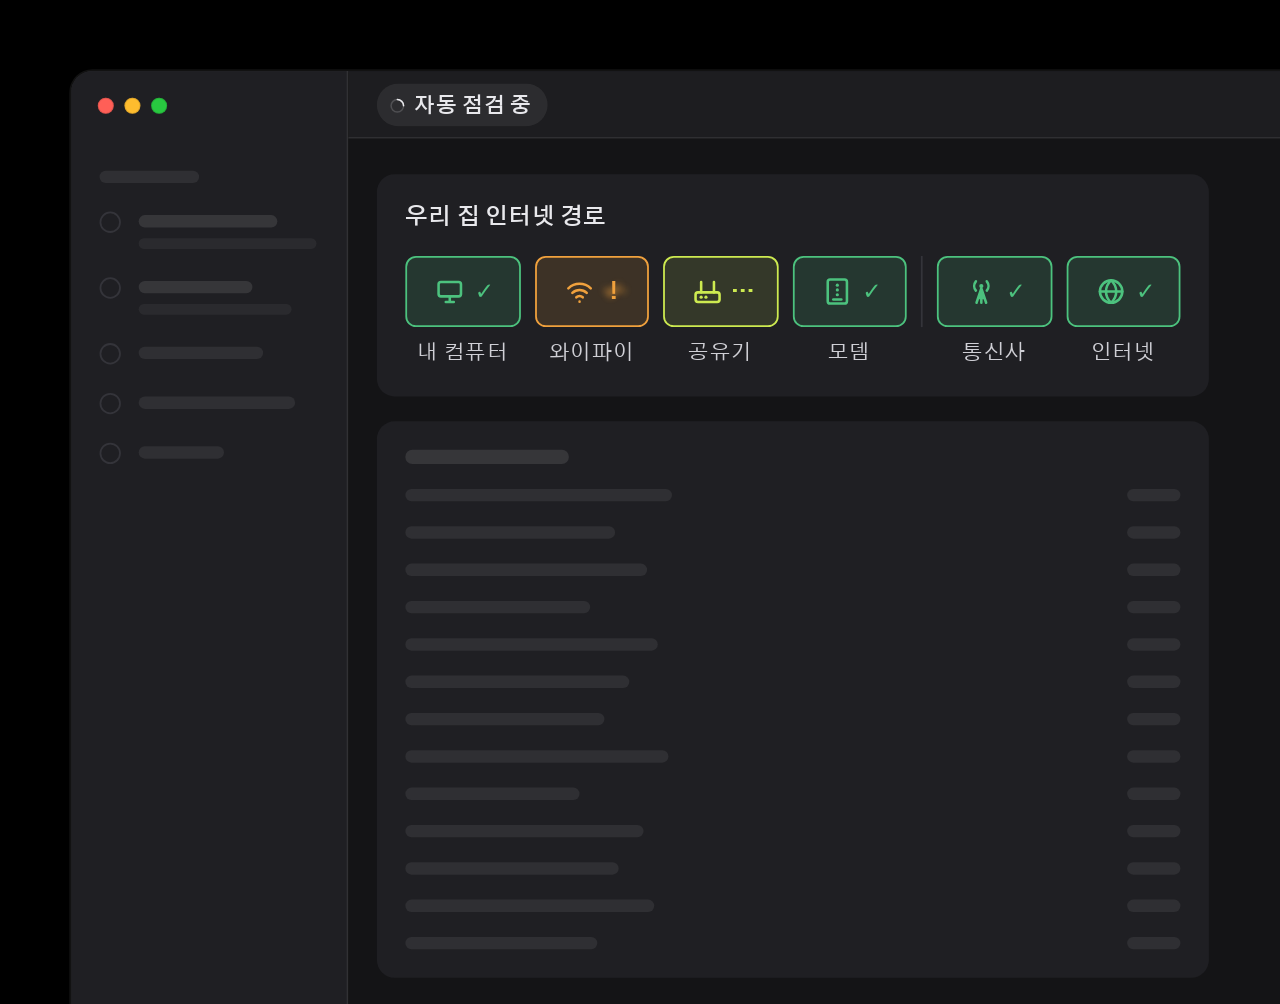
==== hero/index.html @ dcfe6df4 "홈넷 진단 도우미 데모 갱신: 세부 질문·글 입력칸, 문구 톤, 폰 레이아웃, 히어로 애니메이션 (main b76de12) Co-Authored-By: Claude Opus 5.5" ====
<!doctype html>
<html lang="ko">
<head>
<meta charset="utf-8">
<meta name="viewport" content="width=device-width,initial-scale=1">
<title>홈넷 진단 도우미 히어로</title>
<!-- 앱(app/frontend)의 Gothic A1 조각을 그대로 쓴다: 이 페이지는 app/frontend/hero/ 에 빌드된다 -->
<link rel="stylesheet" href="../fonts.css" >
<style>*{box-sizing:border-box}html,body{margin:0;background:#000;overflow:hidden}html[data-theme=light],html[data-theme=light] body{background:#fff}</style>
<!-- 첫 화면부터 부모 테마의 바탕색을 쓴다 (라이트에서 검은 번쩍임 방지) -->
<script>try{document.documentElement.dataset.theme=parent.document.documentElement.dataset.theme}catch(e){}</script>
  <script type="module" crossorigin src="./hero.js"></script>
  <link rel="stylesheet" crossorigin href="./hero.css">
</head>
<body>
<!-- data-ss-fill: 스테이지가 iframe 폭을 끝까지 채운다 (소개 페이지가 iframe 비율을 맞춘다) -->
<div id="root" data-ss-fill></div>
</body>
</html>
---- fonts.css ----
/* 자동 생성: build-static.py — 쓰는 글자의 조각만 */
@font-face {
  font-family: 'Gothic A1';
  font-style: normal;
  font-weight: 400;
  font-display: swap;
  src: url(fonts/57fd1468091c.woff2) format('woff2');
  unicode-range: U+cef0-cef3, U+cef6, U+cef9-ceff, U+cf01-cf03, U+cf05-cf07, U+cf09-cf0f, U+cf11-cf12, U+cf14-cf1b, U+cf1d-cf1f, U+cf21-cf2f, U+cf31-cf53, U+cf56-cf57, U+cf59-cf5b, U+cf5d-cf63, U+cf66, U+cf68, U+cf6a-cf6f, U+cf71-cf84, U+cf86-cf8b, U+cf8d-cfa1;
}
@font-face {
  font-family: 'Gothic A1';
  font-style: normal;
  font-weight: 400;
  font-display: swap;
  src: url(fonts/99f284932bc4.woff2) format('woff2');
  unicode-range: U+ccef-cd07, U+cd0a-cd0b, U+cd0d-cd1a, U+cd1c, U+cd1e-cd2b, U+cd2d-cd5b, U+cd5d-cd77, U+cd79-cd91;
}
@font-face {
  font-family: 'Gothic A1';
  font-style: normal;
  font-weight: 400;
  font-display: swap;
  src: url(fonts/771f8fcca79f.woff2) format('woff2');
  unicode-range: U+c779-c77b, U+c77e-c782, U+c786, U+c78b, U+c78d, U+c78f, U+c792-c793, U+c795, U+c797, U+c799-c79f, U+c7a2, U+c7a7-c7ab, U+c7ae-c7bb, U+c7bd-c7c0, U+c7c2-c7c7, U+c7c9-c7dc, U+c7de-c7ff, U+c802-c803, U+c805-c807, U+c809, U+c80b-c80f, U+c812, U+c814, U+c817-c81b, U+c81e-c81f, U+c821-c823, U+c825-c82e, U+c830-c837, U+c839-c83b, U+c83d-c840;
}
@font-face {
  font-family: 'Gothic A1';
  font-style: normal;
  font-weight: 400;
  font-display: swap;
  src: url(fonts/13e13d7720d3.woff2) format('woff2');
  unicode-range: U+c5f5-c5fb, U+c5fe, U+c602-c605, U+c607, U+c609-c60f, U+c611-c61a, U+c61c-c623, U+c626-c627, U+c629-c62b, U+c62d, U+c62f-c632, U+c636, U+c638, U+c63a-c63f, U+c642-c643, U+c645-c647, U+c649-c652, U+c656-c65b, U+c65d-c65f, U+c661-c663, U+c665-c677, U+c679-c67b, U+c67d-c693, U+c696-c697, U+c699-c69b, U+c69d-c6a3, U+c6a6, U+c6a8, U+c6aa-c6af, U+c6b2-c6b3, U+c6b5-c6b7, U+c6b9-c6ba;
}
@font-face {
  font-family: 'Gothic A1';
  font-style: normal;
  font-weight: 400;
  font-display: swap;
  src: url(fonts/b18811a594fd.woff2) format('woff2');
  unicode-range: U+be56, U+be58, U+be5c-be5f, U+be62-be63, U+be65-be67, U+be69-be74, U+be76-be7b, U+be7e-be7f, U+be81-be8e, U+be90, U+be92-bea7, U+bea9-becf, U+bed2-bed3, U+bed5-bed6, U+bed9-bee3, U+bee6-bf06;
}
@font-face {
  font-family: 'Gothic A1';
  font-style: normal;
  font-weight: 400;
  font-display: swap;
  src: url(fonts/85d32b800cde.woff2) format('woff2');
  unicode-range: U+b6a7-b6aa, U+b6ac-b6b0, U+b6b2-b6ef, U+b6f1-b727, U+b72a-b72b, U+b72d-b72e, U+b731-b737, U+b739-b73a, U+b73c-b743, U+b745-b74c;
}
@font-face {
  font-family: 'Gothic A1';
  font-style: normal;
  font-weight: 400;
  font-display: swap;
  src: url(fonts/2bc78d125a44.woff2) format('woff2');
  unicode-range: U+afac-afb7, U+afba-afbb, U+afbd-afbf, U+afc1-afc6, U+afca-afcc, U+afce-afd3, U+afd5-afe7, U+afe9-afef, U+aff1-b00b, U+b00d-b00f, U+b011-b013, U+b015-b01b, U+b01d-b027, U+b029-b043, U+b045-b047, U+b049, U+b04b, U+b04d-b052, U+b055-b056, U+b058-b05c, U+b05e;
}
@font-face {
  font-family: 'Gothic A1';
  font-style: normal;
  font-weight: 400;
  font-display: swap;
  src: url(fonts/070360f35820.woff2) format('woff2');
  unicode-range: U+ae56-ae5b, U+ae5e-ae60, U+ae62-ae64, U+ae66-ae67, U+ae69-ae6b, U+ae6d-ae83, U+ae85-aebb, U+aebf, U+aec1-aec3, U+aec5-aecb, U+aece, U+aed0, U+aed2-aed7, U+aed9-aef3, U+aef5-af02;
}
@font-face {
  font-family: 'Gothic A1';
  font-style: normal;
  font-weight: 400;
  font-display: swap;
  src: url(fonts/773661318508.woff2) format('woff2');
  unicode-range: U+215b-215e, U+2162-2169, U+2170-2179, U+2195-2199, U+21b0-21b4, U+21bc, U+21c0, U+21c4-21c5, U+21cd, U+21cf-21d4, U+21e0-21e3, U+21e6-21e9, U+2200, U+2202-2203, U+2206-2209, U+220b-220c, U+220f, U+2211, U+2213, U+221a, U+221d-2220, U+2222, U+2225-2227, U+2229-222c, U+222e, U+2234-2237, U+223d, U+2243, U+2245, U+2248, U+2250-2253, U+225a, U+2260-2262, U+2264-2267, U+226a-226b, U+226e-2273, U+2276-2277, U+2279-227b, U+2280-2287, U+228a-228b, U+2295-2297, U+22a3-22a5, U+22bb-22bc, U+22ce-22cf, U+22da-22db, U+22ee-22ef, U+2306, U+2312, U+2314, U+2467-2478;
}
@font-face {
  font-family: 'Gothic A1';
  font-style: normal;
  font-weight: 400;
  font-display: swap;
  src: url(fonts/5aaa37482839.woff2) format('woff2');
  unicode-range: U+81-82, U+84, U+a2-a5, U+a7-a8, U+aa, U+ac-ad, U+b1-b3, U+b6, U+b8-ba, U+bc-be, U+c0, U+c2, U+c6-cb, U+ce-d0, U+d4, U+d8-d9, U+db-dc, U+de-df, U+e6, U+eb, U+ee-f0, U+f4, U+f7-f9, U+fb, U+fe-ff, U+111, U+126-127, U+132-133, U+138, U+13f-142, U+149-14b, U+152-153, U+166-167, U+2bc, U+2c7, U+2d0, U+2d8-2d9, U+2db-2dd, U+391-394, U+396-3a1, U+3a3-3a9, U+3b2-3b6, U+3b8, U+3bc, U+3be-3c1, U+3c3-3c9, U+2010, U+2015-2016, U+2018-2019, U+201b, U+201f-2021, U+2025, U+2030, U+2033-2036, U+203c, U+203e, U+2042, U+2074, U+207a-207f, U+2081-2084, U+2109, U+2113, U+2116, U+2121, U+2126, U+212b, U+2153-2154;
}
@font-face {
  font-family: 'Gothic A1';
  font-style: normal;
  font-weight: 400;
  font-display: swap;
  src: url(fonts/2408694f277e.woff2) format('woff2');
  unicode-range: U+e8, U+2da, U+2160, U+2194, U+3054, U+3058, U+306d, U+3086, U+308d, U+30ac, U+30bb, U+30c4, U+30cd-30ce, U+30e2, U+3132, U+3146, U+3149, U+339d, U+4e3b, U+4f0a, U+4fdd, U+4fe1, U+5409, U+540c, U+5834, U+592a-592b, U+5b9a, U+5dde, U+5e0c, U+5e73, U+5f0f, U+60f3, U+653f, U+661f, U+662f, U+667a, U+683c, U+6b4c, U+6c11, U+767c, U+76ee, U+76f4, U+77f3, U+79d1, U+7a7a, U+7b2c, U+7d22, U+8207, U+8a00, U+8a71, U+9280, U+9580, U+958b, U+96c6, U+9762, U+98df, U+9ed1, U+ac2d, U+adc8, U+add3, U+af48, U+b014, U+b134-b135, U+b158, U+b2aa, U+b35f, U+b6a4, U+b9cf, U+bb63, U+bd23, U+be91, U+c29b, U+c3f4, U+c42c, U+c55c, U+c573, U+c58f, U+c78c, U+c7dd, U+c8f5, U+cad1, U+cc48, U+cf10, U+cf20, U+d03c, U+d07d, U+d2a0, U+d30e, U+d38d, U+d3a8, U+d3c8, U+d5e5, U+d5f9, U+d6e4, U+f90a, U+ff02, U+ff1c;
}
@font-face {
  font-family: 'Gothic A1';
  font-style: normal;
  font-weight: 400;
  font-display: swap;
  src: url(fonts/ce81c1426126.woff2) format('woff2');
  unicode-range: U+131, U+2032, U+2465, U+2642, U+3048, U+3051, U+3083-3084, U+308f, U+30c0, U+30d1, U+30d3, U+30d6, U+30df, U+30e7, U+3153, U+4e16, U+4e8b, U+4ee5, U+5206, U+52a0, U+52d5, U+53e4, U+53ef, U+54c1, U+57ce, U+597d, U+5b8c, U+5ea6, U+5f8c, U+5f97, U+6210, U+6240, U+624b, U+6728, U+6bd4, U+7236, U+7269, U+7279, U+738b, U+7528, U+7530, U+767e, U+798f, U+8005, U+8a18, U+90fd, U+91cc, U+9577, U+9593, U+98a8, U+ac20, U+acf6, U+ad90, U+af5d, U+af80, U+afcd, U+aff0, U+b0a1, U+b0b5, U+b1fd, U+b2fc, U+b380, U+b51b, U+b584, U+b5b3, U+b8fd, U+b93c, U+b9f4, U+bb44, U+bc08, U+bc27, U+bc49, U+be55, U+be64, U+bfb0, U+bfc5, U+c178, U+c21f, U+c314, U+c4f1, U+c58d, U+c664, U+c698, U+c6a7, U+c6c1, U+c9ed, U+cac0, U+cacc, U+cad9, U+ccb5, U+cdcc, U+d0e4, U+d143, U+d320, U+d330, U+d54d, U+ff06, U+ff1f, U+ff5e;
}
@font-face {
  font-family: 'Gothic A1';
  font-style: normal;
  font-weight: 400;
  font-display: swap;
  src: url(fonts/9d804025973f.woff2) format('woff2');
  unicode-range: U+b4, U+20a9, U+20ac, U+2190, U+24d8, U+2502, U+2514, U+2592, U+25c7-25c8, U+2663, U+3060, U+3064, U+3081, U+3088, U+30a3, U+30a6, U+30aa, U+30b5, U+30c7, U+30ca-30cb, U+30d0, U+30e3, U+30e5, U+339e, U+4e09, U+4eac, U+4f5c, U+5167-5168, U+516c, U+51fa, U+5408, U+540d, U+591a, U+5b57, U+6211, U+65b9, U+660e, U+6642, U+6700, U+6b63, U+6e2f, U+7063, U+7532, U+793e, U+81ea, U+8272, U+82b1, U+897f, U+8eca, U+91ce, U+ac38, U+ad76, U+ae84, U+aecc, U+b07d, U+b0b1, U+b215, U+b2a0, U+b310, U+b3d7, U+b52a, U+b618, U+b775, U+b797, U+bcd5, U+bd59, U+be80, U+bea8, U+bed1, U+bee4-bee5, U+c060, U+c2ef, U+c329, U+c3dc, U+c597, U+c5bd, U+c5e5, U+c69c, U+c9d6, U+ca29, U+ca5c, U+ca84, U+cc39, U+cc3b, U+ce89, U+cee5, U+cf65, U+cf85, U+d058, U+d145, U+d22d, U+d325, U+d37d, U+d3ad, U+d769, U+ff0c;
}
@font-face {
  font-family: 'Gothic A1';
  font-style: normal;
  font-weight: 400;
  font-display: swap;
  src: url(fonts/d5a1f47a54ed.woff2) format('woff2');
  unicode-range: U+2161, U+2228, U+2299, U+2464, U+2517, U+2640, U+3042, U+304a, U+3053, U+3061, U+307f, U+3082, U+308c, U+3092, U+30a8, U+30ab, U+30ad, U+30b0, U+30b3, U+30b7, U+30c1, U+30c6, U+30c9, U+30d5, U+30d7, U+30de, U+30e0-30e1, U+30ec-30ed, U+4e0b, U+4e0d, U+4ee3, U+53f0, U+548c, U+5b89, U+5bb6, U+5c0f, U+611b, U+6771, U+6aa2, U+6bcd, U+6c34, U+6cd5, U+6d77, U+767d, U+795e, U+8ecd, U+9999, U+9ad8, U+ac07, U+ac1a, U+ac40, U+ad0c, U+ad88, U+ada4, U+ae01, U+ae65, U+aebd, U+aec4, U+afe8, U+b139, U+b205, U+b383, U+b38c, U+b42c, U+b461, U+b55c, U+b78f, U+b8fb, U+b9f7, U+bafc, U+bc99, U+bed8, U+bfcd, U+c0bf, U+c0f9, U+c167, U+c204, U+c20f, U+c22f, U+c258, U+c298, U+c2bc, U+c388, U+c501, U+c50c, U+c5b9, U+c5ce, U+c641, U+c648, U+c73d, U+ca50, U+ca61, U+cc4c, U+ceac, U+d0d4, U+d5f7, U+d6d7, U+ff1a;
}
@font-face {
  font-family: 'Gothic A1';
  font-style: normal;
  font-weight: 400;
  font-display: swap;
  src: url(fonts/e3aa58594cb8.woff2) format('woff2');
  unicode-range: U+2103, U+2463, U+25c6, U+25cb, U+266c, U+3001, U+300a, U+3046, U+304c-304d, U+304f, U+3055, U+3059, U+3063, U+3066-3068, U+306f, U+3089, U+30b8, U+30bf, U+314f, U+4e0a, U+570b, U+5730, U+5916, U+5929, U+5c71, U+5e74, U+5fc3, U+601d, U+6027, U+63d0, U+6709, U+6734, U+751f, U+7684, U+82f1, U+9053, U+91d1, U+97f3, U+ac2f, U+ac4d, U+adc4, U+ade4, U+ae41, U+ae4d-ae4e, U+aed1, U+afb9, U+b0e0, U+b299, U+b365, U+b46c, U+b480, U+b4c8, U+b7b4, U+b819, U+b918, U+baab, U+bab9, U+be8f, U+bed7, U+c0ec, U+c19f, U+c1a5, U+c3d9, U+c464, U+c53d, U+c553, U+c570, U+c5cc, U+c633, U+c6a4, U+c7a3, U+c7a6, U+c886, U+c9d9-c9da, U+c9ec, U+ca0c, U+cc21, U+cd1b, U+cd78, U+cdc4, U+cef8, U+cfe4, U+d0a5, U+d0b5, U+d0ec, U+d15d, U+d188, U+d23c, U+d2ac, U+d729, U+d79b, U+ff01, U+ff08-ff09, U+ff5c;
}
@font-face {
  font-family: 'Gothic A1';
  font-style: normal;
  font-weight: 400;
  font-display: swap;
  src: url(fonts/d956952ff047.woff2) format('woff2');
  unicode-range: U+2039-203a, U+223c, U+25b3, U+25b7, U+25bd, U+25cf, U+266a, U+3002, U+300b, U+304b, U+3057, U+305f, U+306a-306b, U+307e, U+308a-308b, U+3093, U+30a2, U+30af, U+30b9, U+30c3, U+30c8, U+30e9-30eb, U+33a1, U+4e00, U+524d, U+5357, U+5b50, U+7121, U+884c, U+9751, U+ac94, U+aebe, U+aecd, U+af08, U+af41, U+af49, U+b010, U+b053, U+b109, U+b11b, U+b128, U+b154, U+b291, U+b2e6, U+b301, U+b385, U+b525, U+b5b4, U+b729, U+b72f, U+b738, U+b7ff, U+b837, U+b975, U+ba67, U+bb47, U+bc1f, U+bd90, U+bfd4, U+c27c, U+c324, U+c379, U+c3e0, U+c465, U+c53b, U+c58c, U+c610, U+c653, U+c6cd, U+c813, U+c82f, U+c999, U+c9e0, U+cac4, U+cad3, U+cbd4, U+cc10, U+cc22, U+ccb8, U+ccbc, U+cda5, U+ce84, U+cea3, U+cf67, U+cfe1, U+d241, U+d30d, U+d31c, U+d391, U+d401, U+d479, U+d5c9, U+d5db, U+d649, U+d6d4;
}
@font-face {
  font-family: 'Gothic A1';
  font-style: normal;
  font-weight: 400;
  font-display: swap;
  src: url(fonts/90ec353b86d2.woff2) format('woff2');
  unicode-range: U+b0, U+e9, U+2193, U+2462, U+260e, U+261e, U+300e-300f, U+3044, U+30a4, U+30fb-30fc, U+314d, U+5973, U+6545, U+6708, U+7537, U+ac89, U+ac9c, U+acc1, U+ad04, U+ad75, U+ad7d, U+ae45, U+ae61, U+af42, U+b0ab, U+b0af, U+b0b3, U+b12c, U+b194, U+b1a8, U+b220, U+b258, U+b284, U+b2ff, U+b315, U+b371, U+b3d4-b3d5, U+b460, U+b527, U+b534, U+b810, U+b818, U+b98e, U+ba55, U+bbac, U+bc0b, U+bc40, U+bca1, U+bccd, U+bd93, U+be54, U+be5a, U+bf08, U+bf50, U+bf55, U+bfdc, U+c0c0, U+c0d0, U+c0f4, U+c100, U+c11e, U+c170, U+c20d, U+c274, U+c290, U+c308, U+c369, U+c539, U+c587, U+c5ff, U+c6ec, U+c70c, U+c7ad, U+c7c8, U+c83c, U+c881, U+cb48, U+cc60, U+ce69, U+ce6b, U+ce75, U+cf04, U+cf08, U+cf55, U+cf70, U+cffc, U+d0b7, U+d1a8, U+d2c8, U+d384, U+d47c, U+d48b, U+d5dd, U+d5e8, U+d720, U+d759, U+f981;
}
@font-face {
  font-family: 'Gothic A1';
  font-style: normal;
  font-weight: 400;
  font-display: swap;
  src: url(fonts/cd04a2d1c9fb.woff2) format('woff2');
  unicode-range: U+e0, U+e2, U+395, U+3b7, U+3ba, U+2460-2461, U+25a0, U+3010-3011, U+306e, U+30f3, U+314a, U+314c, U+5927, U+65b0, U+7e41, U+97d3, U+9ad4, U+ad49, U+ae0b, U+ae0d, U+ae43, U+ae5d, U+aecf, U+af3c, U+af64, U+afd4, U+b080, U+b084, U+b0c5, U+b10c, U+b1e8, U+b2ac, U+b36e, U+b451, U+b515, U+b540, U+b561, U+b6ab, U+b6b1, U+b72c, U+b730, U+b744, U+b800, U+b8ec, U+b8f0, U+b904, U+b968, U+b96d, U+b987, U+b9d9, U+bb36, U+bb49, U+bc2d, U+bc43, U+bcf6, U+bd89, U+be57, U+be61, U+bed4, U+c090, U+c130, U+c148, U+c19c, U+c2f9, U+c36c, U+c37c, U+c384, U+c3df, U+c575, U+c584, U+c660, U+c719, U+c816, U+ca4d, U+ca54, U+cabc, U+cb49, U+cc14, U+cff5, U+d004, U+d038, U+d0b4, U+d0d3, U+d0e0, U+d0ed, U+d131, U+d1b0, U+d31f, U+d33d, U+d3a0, U+d3ab, U+d514, U+d584, U+d6a1, U+d6cc, U+d749, U+d760, U+d799;
}
@font-face {
  font-family: 'Gothic A1';
  font-style: normal;
  font-weight: 400;
  font-display: swap;
  src: url(fonts/250c4d9392bb.woff2) format('woff2');
  unicode-range: U+24, U+60, U+3b9, U+3bb, U+3bd, U+2191, U+2606, U+300c-300d, U+3131, U+3134, U+3139, U+3141-3142, U+3148, U+3161, U+3163, U+321c, U+4eba, U+5317, U+ac31, U+ac77, U+ac9f, U+acb9, U+acf0-acf1, U+acfd, U+ad73, U+af3d, U+b00c, U+b04a, U+b057, U+b0c4, U+b188, U+b1cc, U+b214, U+b2db, U+b2ee, U+b304, U+b4ed, U+b518, U+b5bc, U+b625, U+b69c-b69d, U+b7ac, U+b801, U+b86c, U+b959, U+b95c, U+b985, U+ba48, U+bb58, U+bc0c, U+bc38, U+bc85, U+bc9a, U+bf40, U+c068, U+c0bd, U+c0cc, U+c12f, U+c149, U+c1e0, U+c22b, U+c22d, U+c250, U+c2fc, U+c300, U+c313, U+c370, U+c3d8, U+c557, U+c580, U+c5e3, U+c62e, U+c634, U+c6f0, U+c74d, U+c783, U+c78e, U+c796, U+c7bc, U+c92c, U+ca4c, U+cc1c, U+cc54, U+cc59, U+ce04, U+cf30, U+cfc4, U+d140, U+d321, U+d38c, U+d399, U+d54f, U+d587, U+d5d0, U+d6e8, U+d770;
}
@font-face {
  font-family: 'Gothic A1';
  font-style: normal;
  font-weight: 400;
  font-display: swap;
  src: url(fonts/31425f884b4a.woff2) format('woff2');
  unicode-range: U+d7, U+ea, U+fc, U+2192, U+25bc, U+3000, U+3137, U+3145, U+315c, U+7f8e, U+ac13, U+ac71, U+ac90, U+acb8, U+ace7, U+ad7f, U+ae50, U+aef4, U+af34, U+afbc, U+b048, U+b09a, U+b0ad, U+b0bc, U+b113, U+b125, U+b141, U+b20c, U+b2d9, U+b2ed, U+b367, U+b369, U+b374, U+b3cb, U+b4ec, U+b611, U+b760, U+b81b, U+b834, U+b8b0, U+b8e1, U+b989, U+b9d1, U+b9e1, U+b9fa, U+ba4d, U+ba78, U+bb35, U+bb54, U+bbf9, U+bc11, U+bcb3, U+bd05, U+bd95, U+bdd4, U+be10, U+bed0, U+bf51, U+c0d8, U+c232, U+c2b7, U+c2eb, U+c378, U+c500, U+c52c, U+c549, U+c568, U+c598, U+c5c9, U+c61b, U+c639, U+c67c, U+c717, U+c78a, U+c80a, U+c90c-c90d, U+c950, U+c9e7, U+cbe4, U+cca9, U+cce4, U+cdb0, U+ce78, U+ce94, U+ce98, U+cf8c, U+d018, U+d034, U+d0f1, U+d1b1, U+d280, U+d2f8, U+d338, U+d380, U+d3b4, U+d610, U+d69f, U+d6fc, U+d758;
}
@font-face {
  font-family: 'Gothic A1';
  font-style: normal;
  font-weight: 400;
  font-display: swap;
  src: url(fonts/dcd306a8d6f4.woff2) format('woff2');
  unicode-range: U+e7, U+2022, U+203b, U+25c0, U+2605, U+2661, U+3147, U+318d, U+672c, U+8a9e, U+acaa, U+acbc, U+ad1c, U+ae4a, U+ae5c, U+b044, U+b054, U+b0c8-b0c9, U+b2a6, U+b2d0, U+b35c, U+b364, U+b428, U+b454, U+b465, U+b4b7, U+b4e3, U+b51c, U+b5a1, U+b784, U+b790, U+b7ab, U+b7f4, U+b82c, U+b835, U+b8e9, U+b8f8, U+b9d8, U+b9f9, U+ba5c, U+ba64, U+babd, U+bb18, U+bb3b, U+bbff, U+bc0d, U+bc45, U+bc97, U+bcbc, U+be45, U+be75, U+be7c, U+bfcc, U+c0b6, U+c0f7, U+c14b, U+c2b4, U+c30d, U+c4f8, U+c5bb, U+c5d1, U+c5e0, U+c5ee, U+c5fd, U+c606, U+c6c5, U+c6e0, U+c708, U+c81d, U+c820, U+c824, U+c878, U+c918, U+c96c, U+c9e4, U+c9f1, U+cc2e, U+cd09, U+cea1, U+cef5, U+cef7, U+cf64, U+cf69, U+cfe8, U+d035, U+d0ac, U+d230, U+d234, U+d2f4, U+d31d, U+d575, U+d578, U+d608, U+d614, U+d718, U+d751, U+d761, U+d78c, U+d790;
}
@font-face {
  font-family: 'Gothic A1';
  font-style: normal;
  font-weight: 400;
  font-display: swap;
  src: url(fonts/21aaf7d7075e.woff2) format('woff2');
  unicode-range: U+2665, U+3160, U+4e2d, U+6587, U+65e5, U+ac12, U+ac14, U+ac16, U+ac81, U+ad34, U+ade0, U+ae54, U+aebc, U+af2c, U+afc0, U+afc8, U+b04c, U+b08c, U+b099, U+b0a9, U+b0ac, U+b0ae, U+b0b8, U+b123, U+b179, U+b2e5, U+b2f7, U+b4c0, U+b531, U+b538, U+b545, U+b550, U+b5a8, U+b6f0, U+b728, U+b73b, U+b7ad, U+b7ed, U+b809, U+b864, U+b86d, U+b871, U+b9bf, U+b9f5, U+ba40, U+ba4b, U+ba58, U+ba87, U+baac, U+bbc0, U+bc16, U+bc34, U+bd07, U+bd99, U+be59, U+bfd0, U+c058, U+c0e4, U+c0f5, U+c12d, U+c139, U+c228, U+c529, U+c5c7, U+c635, U+c637, U+c735, U+c77d, U+c787, U+c789, U+c8c4, U+c989, U+c98c, U+c9d0, U+c9d3, U+cc0c, U+cc99, U+cd0c, U+cd2c, U+cd98, U+cda4, U+ce59, U+ce60, U+ce6d, U+cea0, U+d0d0-d0d1, U+d0d5, U+d14d, U+d1a4, U+d29c, U+d2f1, U+d301, U+d39c, U+d3bc, U+d4e8, U+d540, U+d5ec, U+d640, U+d750;
}
@font-face {
  font-family: 'Gothic A1';
  font-style: normal;
  font-weight: 400;
  font-display: swap;
  src: url(fonts/cc80eeefbdd4.woff2) format('woff2');
  unicode-range: U+5e, U+25b2, U+25b6, U+314e, U+ac24, U+ace1, U+ace4, U+ae68, U+af2d, U+b0d0, U+b0e5, U+b150, U+b155, U+b193, U+b2c9, U+b2dd, U+b3c8, U+b3fc, U+b410, U+b458, U+b4dd, U+b5a0, U+b5a4, U+b5bb, U+b7b5, U+b838, U+b840, U+b86f, U+b8f9, U+b960, U+b9e5, U+bab8, U+bb50, U+bc1d, U+bc24-bc25, U+bca8, U+bcbd, U+bd04, U+bd10, U+bd24, U+be48, U+be5b, U+be68, U+c05c, U+c12c, U+c140, U+c15c, U+c168, U+c194, U+c219, U+c27d, U+c2a8, U+c2f1, U+c2f8, U+c368, U+c554-c555, U+c559, U+c564, U+c5d8, U+c5fc, U+c625, U+c65c, U+c6b1, U+c728, U+c794, U+c84c, U+c88c, U+c8e0, U+c8fd, U+c998, U+c9dd, U+cc0d, U+cc30, U+ceec, U+cf13, U+cf1c, U+cf5c, U+d050, U+d07c, U+d0a8, U+d134, U+d138, U+d154, U+d1f4, U+d2bc, U+d329, U+d32c, U+d3d0, U+d3f4, U+d3fc, U+d56b, U+d5cc, U+d600-d601, U+d639, U+d6c8, U+d754, U+d765;
}
@font-face {
  font-family: 'Gothic A1';
  font-style: normal;
  font-weight: 400;
  font-display: swap;
  src: url(fonts/b01056b425b5.woff2) format('woff2');
  unicode-range: U+3c-3d, U+2026, U+24d2, U+314b, U+ac11, U+acf3, U+ad74, U+ad81, U+adf9, U+ae34, U+af43, U+afb8, U+b05d, U+b07c, U+b110, U+b118, U+b17c, U+b180, U+b18d, U+b192, U+b2cc, U+b355, U+b378, U+b4a4, U+b4ef, U+b78d, U+b799, U+b7a9, U+b7fd, U+b807, U+b80c, U+b839, U+b9b4, U+b9db, U+ba3c, U+bab0, U+bba4, U+bc94, U+be4c, U+c154, U+c1c4, U+c26c, U+c2ac, U+c2ed, U+c4f4, U+c55e, U+c561, U+c571, U+c5b5, U+c5c4, U+c654-c655, U+c695, U+c6e8, U+c6f9, U+c724, U+c751, U+c775, U+c7a0, U+c7c1, U+c874, U+c880, U+c9d5, U+c9f8, U+cabd, U+cc29, U+cc2c, U+cca8, U+ccab, U+ccd0, U+ce21, U+ce35, U+ce7c, U+ce90, U+cee8, U+cef4, U+cfe0, U+d070, U+d0b9, U+d0c1, U+d0c4, U+d0c8, U+d15c, U+d1a1, U+d2c0, U+d300, U+d314, U+d3ed, U+d478, U+d480, U+d48d, U+d508, U+d53d, U+d5e4, U+d611, U+d61c, U+d68d, U+d6a8, U+d798;
}
@font-face {
  font-family: 'Gothic A1';
  font-style: normal;
  font-weight: 400;
  font-display: swap;
  src: url(fonts/99fcbff7496f.woff2) format('woff2');
  unicode-range: U+23, U+25, U+5f, U+a9, U+ac08, U+ac78, U+aca8, U+acac, U+ace8, U+ad70, U+adc0, U+addc, U+b137, U+b140, U+b208, U+b290, U+b2f5, U+b3c5, U+b3cc, U+b420, U+b429, U+b529, U+b530, U+b77d, U+b79c, U+b7a8, U+b7c9, U+b7f0, U+b7fc, U+b828, U+b860, U+b9ad, U+b9c1, U+b9c9, U+b9dd-b9de, U+b9e8, U+ba38-ba39, U+babb, U+bc00, U+bc8c, U+bca0, U+bca4, U+bcd1, U+bcfc, U+bd09, U+bdf0, U+be60, U+c0ad, U+c0b4, U+c0bc, U+c190, U+c1fc, U+c220, U+c288, U+c2b9, U+c2f6, U+c528, U+c545, U+c558, U+c5bc, U+c5d4, U+c600, U+c644, U+c6c0, U+c6c3, U+c721, U+c798, U+c7a1, U+c811, U+c838, U+c871, U+c904, U+c990, U+c9dc, U+cc38, U+cc44, U+cca0, U+cd1d, U+cd95, U+cda9, U+ce5c, U+cf00, U+cf58, U+d150, U+d22c, U+d305, U+d328, U+d37c, U+d3f0, U+d551, U+d5a5, U+d5c8, U+d5d8, U+d63c, U+d64d, U+d669, U+d734, U+d76c;
}
@font-face {
  font-family: 'Gothic A1';
  font-style: normal;
  font-weight: 400;
  font-display: swap;
  src: url(fonts/cf1da60ce9aa.woff2) format('woff2');
  unicode-range: U+26, U+2b, U+3e, U+40, U+7e, U+ac01, U+ac19, U+ac1d, U+aca0, U+aca9, U+acb0, U+ad8c, U+ae09, U+ae38, U+ae40, U+aed8, U+b09c, U+b0a0, U+b108, U+b204, U+b298, U+b2d8, U+b2eb-b2ec, U+b2f4, U+b313, U+b358, U+b450, U+b4e0, U+b54c, U+b610, U+b780, U+b78c, U+b791, U+b8e8, U+b958, U+b974, U+b984, U+b9b0, U+b9bc-b9bd, U+b9ce, U+ba70, U+bbfc, U+bc0f, U+bc15, U+bc1b, U+bc31, U+bc95, U+bcc0, U+bcc4, U+bd81, U+bd88, U+c0c8, U+c11d, U+c13c, U+c158, U+c18d, U+c1a1, U+c21c, U+c4f0, U+c54a, U+c560, U+c5b8, U+c5c8, U+c5f4, U+c628, U+c62c, U+c678, U+c6cc, U+c808, U+c810, U+c885, U+c88b, U+c900, U+c988, U+c99d, U+c9c8, U+cc3d-cc3e, U+cc45, U+cd08, U+ce20, U+cee4, U+d074, U+d0a4, U+d0dd, U+d2b9, U+d3b8, U+d3c9, U+d488, U+d544, U+d559, U+d56d, U+d588, U+d615, U+d648, U+d655, U+d658, U+d65c;
}
@font-face {
  font-family: 'Gothic A1';
  font-style: normal;
  font-weight: 400;
  font-display: swap;
  src: url(fonts/28d8116c846c.woff2) format('woff2');
  unicode-range: U+d, U+48, U+7c, U+ac10, U+ac15, U+ac74, U+ac80, U+ac83, U+acc4, U+ad11, U+ad50, U+ad6d, U+adfc, U+ae00, U+ae08, U+ae4c, U+b0a8, U+b124, U+b144, U+b178, U+b274, U+b2a5, U+b2e8, U+b2f9, U+b354, U+b370, U+b418, U+b41c, U+b4f1, U+b514, U+b798, U+b808, U+b824-b825, U+b8cc, U+b978, U+b9d0, U+b9e4, U+baa9, U+bb3c, U+bc18, U+bc1c, U+bc30, U+bc84, U+bcf5, U+bcf8, U+bd84, U+be0c, U+be14, U+c0b0, U+c0c9, U+c0dd, U+c124, U+c2dd, U+c2e4, U+c2ec, U+c54c, U+c57c-c57d, U+c591, U+c5c5-c5c6, U+c5ed, U+c608, U+c640, U+c6b8, U+c6d4, U+c784, U+c7ac, U+c800-c801, U+c9c1, U+c9d1, U+cc28, U+cc98, U+cc9c, U+ccad, U+cd5c, U+cd94, U+cd9c, U+cde8, U+ce68, U+cf54, U+d0dc, U+d14c, U+d1a0, U+d1b5, U+d2f0, U+d30c, U+d310, U+d398, U+d45c, U+d50c, U+d53c, U+d560, U+d568, U+d589, U+d604, U+d6c4, U+d788;
}
@font-face {
  font-family: 'Gothic A1';
  font-style: normal;
  font-weight: 400;
  font-display: swap;
  src: url(fonts/148268000687.woff2) format('woff2');
  unicode-range: U+39, U+49, U+4d-4e, U+a0, U+ac04, U+ac1c, U+ac70, U+ac8c, U+acbd, U+acf5, U+acfc, U+ad00, U+ad6c, U+adf8, U+b098, U+b0b4, U+b294, U+b2c8, U+b300, U+b3c4, U+b3d9, U+b4dc, U+b4e4, U+b77c, U+b7ec, U+b85d, U+b97c, U+b9c8, U+b9cc, U+ba54, U+ba74, U+ba85, U+baa8, U+bb34, U+bb38, U+bbf8, U+bc14, U+bc29, U+bc88, U+bcf4, U+bd80, U+be44, U+c0c1, U+c11c, U+c120, U+c131, U+c138, U+c18c, U+c218, U+c2b5, U+c2e0, U+c544, U+c548, U+c5b4, U+c5d0, U+c5ec, U+c5f0, U+c601, U+c624, U+c694, U+c6a9, U+c6b0, U+c6b4, U+c6d0, U+c704, U+c720, U+c73c, U+c740, U+c744, U+c74c, U+c758, U+c77c, U+c785, U+c788, U+c790-c791, U+c7a5, U+c804, U+c815, U+c81c, U+c870, U+c8fc, U+c911, U+c9c4, U+ccb4, U+ce58, U+ce74, U+d06c, U+d0c0, U+d130, U+d2b8, U+d3ec, U+d504, U+d55c, U+d569, U+d574, U+d638, U+d654, U+d68c;
}
@font-face {
  font-family: 'Gothic A1';
  font-style: normal;
  font-weight: 400;
  font-display: swap;
  src: url(fonts/e82dc7cec4bf.woff2) format('woff2');
  unicode-range: U+20-22, U+27-2a, U+2c-38, U+3a-3b, U+3f, U+41-47, U+4a-4c, U+4f-5d, U+61-7b, U+7d, U+a1, U+ab, U+ae, U+b7, U+bb, U+bf, U+2013-2014, U+201c-201d, U+2122, U+ac00, U+ace0, U+ae30, U+b2e4, U+b85c, U+b9ac, U+c0ac, U+c2a4, U+c2dc, U+c774, U+c778, U+c9c0, U+d558;
}
@font-face {
  font-family: 'Gothic A1';
  font-style: normal;
  font-weight: 400;
  font-display: swap;
  src: url(fonts/f4b7e69f5e83.woff2) format('woff2');
  unicode-range: U+0000-00FF, U+0131, U+0152-0153, U+02BB-02BC, U+02C6, U+02DA, U+02DC, U+0304, U+0308, U+0329, U+2000-206F, U+20AC, U+2122, U+2191, U+2193, U+2212, U+2215, U+FEFF, U+FFFD;
}
@font-face {
  font-family: 'Gothic A1';
  font-style: normal;
  font-weight: 600;
  font-display: swap;
  src: url(fonts/a28a21e71e1d.woff2) format('woff2');
  unicode-range: U+cef0-cef3, U+cef6, U+cef9-ceff, U+cf01-cf03, U+cf05-cf07, U+cf09-cf0f, U+cf11-cf12, U+cf14-cf1b, U+cf1d-cf1f, U+cf21-cf2f, U+cf31-cf53, U+cf56-cf57, U+cf59-cf5b, U+cf5d-cf63, U+cf66, U+cf68, U+cf6a-cf6f, U+cf71-cf84, U+cf86-cf8b, U+cf8d-cfa1;
}
@font-face {
  font-family: 'Gothic A1';
  font-style: normal;
  font-weight: 600;
  font-display: swap;
  src: url(fonts/330274d7edaa.woff2) format('woff2');
  unicode-range: U+ccef-cd07, U+cd0a-cd0b, U+cd0d-cd1a, U+cd1c, U+cd1e-cd2b, U+cd2d-cd5b, U+cd5d-cd77, U+cd79-cd91;
}
@font-face {
  font-family: 'Gothic A1';
  font-style: normal;
  font-weight: 600;
  font-display: swap;
  src: url(fonts/d0ce87450838.woff2) format('woff2');
  unicode-range: U+c779-c77b, U+c77e-c782, U+c786, U+c78b, U+c78d, U+c78f, U+c792-c793, U+c795, U+c797, U+c799-c79f, U+c7a2, U+c7a7-c7ab, U+c7ae-c7bb, U+c7bd-c7c0, U+c7c2-c7c7, U+c7c9-c7dc, U+c7de-c7ff, U+c802-c803, U+c805-c807, U+c809, U+c80b-c80f, U+c812, U+c814, U+c817-c81b, U+c81e-c81f, U+c821-c823, U+c825-c82e, U+c830-c837, U+c839-c83b, U+c83d-c840;
}
@font-face {
  font-family: 'Gothic A1';
  font-style: normal;
  font-weight: 600;
  font-display: swap;
  src: url(fonts/161130db233e.woff2) format('woff2');
  unicode-range: U+c5f5-c5fb, U+c5fe, U+c602-c605, U+c607, U+c609-c60f, U+c611-c61a, U+c61c-c623, U+c626-c627, U+c629-c62b, U+c62d, U+c62f-c632, U+c636, U+c638, U+c63a-c63f, U+c642-c643, U+c645-c647, U+c649-c652, U+c656-c65b, U+c65d-c65f, U+c661-c663, U+c665-c677, U+c679-c67b, U+c67d-c693, U+c696-c697, U+c699-c69b, U+c69d-c6a3, U+c6a6, U+c6a8, U+c6aa-c6af, U+c6b2-c6b3, U+c6b5-c6b7, U+c6b9-c6ba;
}
@font-face {
  font-family: 'Gothic A1';
  font-style: normal;
  font-weight: 600;
  font-display: swap;
  src: url(fonts/bb7175d6c0f7.woff2) format('woff2');
  unicode-range: U+be56, U+be58, U+be5c-be5f, U+be62-be63, U+be65-be67, U+be69-be74, U+be76-be7b, U+be7e-be7f, U+be81-be8e, U+be90, U+be92-bea7, U+bea9-becf, U+bed2-bed3, U+bed5-bed6, U+bed9-bee3, U+bee6-bf06;
}
@font-face {
  font-family: 'Gothic A1';
  font-style: normal;
  font-weight: 600;
  font-display: swap;
  src: url(fonts/9f5821c98874.woff2) format('woff2');
  unicode-range: U+b6a7-b6aa, U+b6ac-b6b0, U+b6b2-b6ef, U+b6f1-b727, U+b72a-b72b, U+b72d-b72e, U+b731-b737, U+b739-b73a, U+b73c-b743, U+b745-b74c;
}
@font-face {
  font-family: 'Gothic A1';
  font-style: normal;
  font-weight: 600;
  font-display: swap;
  src: url(fonts/6213741b45ff.woff2) format('woff2');
  unicode-range: U+afac-afb7, U+afba-afbb, U+afbd-afbf, U+afc1-afc6, U+afca-afcc, U+afce-afd3, U+afd5-afe7, U+afe9-afef, U+aff1-b00b, U+b00d-b00f, U+b011-b013, U+b015-b01b, U+b01d-b027, U+b029-b043, U+b045-b047, U+b049, U+b04b, U+b04d-b052, U+b055-b056, U+b058-b05c, U+b05e;
}
@font-face {
  font-family: 'Gothic A1';
  font-style: normal;
  font-weight: 600;
  font-display: swap;
  src: url(fonts/f541ac179841.woff2) format('woff2');
  unicode-range: U+ae56-ae5b, U+ae5e-ae60, U+ae62-ae64, U+ae66-ae67, U+ae69-ae6b, U+ae6d-ae83, U+ae85-aebb, U+aebf, U+aec1-aec3, U+aec5-aecb, U+aece, U+aed0, U+aed2-aed7, U+aed9-aef3, U+aef5-af02;
}
@font-face {
  font-family: 'Gothic A1';
  font-style: normal;
  font-weight: 600;
  font-display: swap;
  src: url(fonts/61c9a30175ea.woff2) format('woff2');
  unicode-range: U+215b-215e, U+2162-2169, U+2170-2179, U+2195-2199, U+21b0-21b4, U+21bc, U+21c0, U+21c4-21c5, U+21cd, U+21cf-21d4, U+21e0-21e3, U+21e6-21e9, U+2200, U+2202-2203, U+2206-2209, U+220b-220c, U+220f, U+2211, U+2213, U+221a, U+221d-2220, U+2222, U+2225-2227, U+2229-222c, U+222e, U+2234-2237, U+223d, U+2243, U+2245, U+2248, U+2250-2253, U+225a, U+2260-2262, U+2264-2267, U+226a-226b, U+226e-2273, U+2276-2277, U+2279-227b, U+2280-2287, U+228a-228b, U+2295-2297, U+22a3-22a5, U+22bb-22bc, U+22ce-22cf, U+22da-22db, U+22ee-22ef, U+2306, U+2312, U+2314, U+2467-2478;
}
@font-face {
  font-family: 'Gothic A1';
  font-style: normal;
  font-weight: 600;
  font-display: swap;
  src: url(fonts/0e91e2bd748a.woff2) format('woff2');
  unicode-range: U+81-82, U+84, U+a2-a5, U+a7-a8, U+aa, U+ac-ad, U+b1-b3, U+b6, U+b8-ba, U+bc-be, U+c0, U+c2, U+c6-cb, U+ce-d0, U+d4, U+d8-d9, U+db-dc, U+de-df, U+e6, U+eb, U+ee-f0, U+f4, U+f7-f9, U+fb, U+fe-ff, U+111, U+126-127, U+132-133, U+138, U+13f-142, U+149-14b, U+152-153, U+166-167, U+2bc, U+2c7, U+2d0, U+2d8-2d9, U+2db-2dd, U+391-394, U+396-3a1, U+3a3-3a9, U+3b2-3b6, U+3b8, U+3bc, U+3be-3c1, U+3c3-3c9, U+2010, U+2015-2016, U+2018-2019, U+201b, U+201f-2021, U+2025, U+2030, U+2033-2036, U+203c, U+203e, U+2042, U+2074, U+207a-207f, U+2081-2084, U+2109, U+2113, U+2116, U+2121, U+2126, U+212b, U+2153-2154;
}
@font-face {
  font-family: 'Gothic A1';
  font-style: normal;
  font-weight: 600;
  font-display: swap;
  src: url(fonts/8ac17889c188.woff2) format('woff2');
  unicode-range: U+e8, U+2da, U+2160, U+2194, U+3054, U+3058, U+306d, U+3086, U+308d, U+30ac, U+30bb, U+30c4, U+30cd-30ce, U+30e2, U+3132, U+3146, U+3149, U+339d, U+4e3b, U+4f0a, U+4fdd, U+4fe1, U+5409, U+540c, U+5834, U+592a-592b, U+5b9a, U+5dde, U+5e0c, U+5e73, U+5f0f, U+60f3, U+653f, U+661f, U+662f, U+667a, U+683c, U+6b4c, U+6c11, U+767c, U+76ee, U+76f4, U+77f3, U+79d1, U+7a7a, U+7b2c, U+7d22, U+8207, U+8a00, U+8a71, U+9280, U+9580, U+958b, U+96c6, U+9762, U+98df, U+9ed1, U+ac2d, U+adc8, U+add3, U+af48, U+b014, U+b134-b135, U+b158, U+b2aa, U+b35f, U+b6a4, U+b9cf, U+bb63, U+bd23, U+be91, U+c29b, U+c3f4, U+c42c, U+c55c, U+c573, U+c58f, U+c78c, U+c7dd, U+c8f5, U+cad1, U+cc48, U+cf10, U+cf20, U+d03c, U+d07d, U+d2a0, U+d30e, U+d38d, U+d3a8, U+d3c8, U+d5e5, U+d5f9, U+d6e4, U+f90a, U+ff02, U+ff1c;
}
@font-face {
  font-family: 'Gothic A1';
  font-style: normal;
  font-weight: 600;
  font-display: swap;
  src: url(fonts/b9915f29c375.woff2) format('woff2');
  unicode-range: U+131, U+2032, U+2465, U+2642, U+3048, U+3051, U+3083-3084, U+308f, U+30c0, U+30d1, U+30d3, U+30d6, U+30df, U+30e7, U+3153, U+4e16, U+4e8b, U+4ee5, U+5206, U+52a0, U+52d5, U+53e4, U+53ef, U+54c1, U+57ce, U+597d, U+5b8c, U+5ea6, U+5f8c, U+5f97, U+6210, U+6240, U+624b, U+6728, U+6bd4, U+7236, U+7269, U+7279, U+738b, U+7528, U+7530, U+767e, U+798f, U+8005, U+8a18, U+90fd, U+91cc, U+9577, U+9593, U+98a8, U+ac20, U+acf6, U+ad90, U+af5d, U+af80, U+afcd, U+aff0, U+b0a1, U+b0b5, U+b1fd, U+b2fc, U+b380, U+b51b, U+b584, U+b5b3, U+b8fd, U+b93c, U+b9f4, U+bb44, U+bc08, U+bc27, U+bc49, U+be55, U+be64, U+bfb0, U+bfc5, U+c178, U+c21f, U+c314, U+c4f1, U+c58d, U+c664, U+c698, U+c6a7, U+c6c1, U+c9ed, U+cac0, U+cacc, U+cad9, U+ccb5, U+cdcc, U+d0e4, U+d143, U+d320, U+d330, U+d54d, U+ff06, U+ff1f, U+ff5e;
}
@font-face {
  font-family: 'Gothic A1';
  font-style: normal;
  font-weight: 600;
  font-display: swap;
  src: url(fonts/324bf7170d19.woff2) format('woff2');
  unicode-range: U+b4, U+20a9, U+20ac, U+2190, U+24d8, U+2502, U+2514, U+2592, U+25c7-25c8, U+2663, U+3060, U+3064, U+3081, U+3088, U+30a3, U+30a6, U+30aa, U+30b5, U+30c7, U+30ca-30cb, U+30d0, U+30e3, U+30e5, U+339e, U+4e09, U+4eac, U+4f5c, U+5167-5168, U+516c, U+51fa, U+5408, U+540d, U+591a, U+5b57, U+6211, U+65b9, U+660e, U+6642, U+6700, U+6b63, U+6e2f, U+7063, U+7532, U+793e, U+81ea, U+8272, U+82b1, U+897f, U+8eca, U+91ce, U+ac38, U+ad76, U+ae84, U+aecc, U+b07d, U+b0b1, U+b215, U+b2a0, U+b310, U+b3d7, U+b52a, U+b618, U+b775, U+b797, U+bcd5, U+bd59, U+be80, U+bea8, U+bed1, U+bee4-bee5, U+c060, U+c2ef, U+c329, U+c3dc, U+c597, U+c5bd, U+c5e5, U+c69c, U+c9d6, U+ca29, U+ca5c, U+ca84, U+cc39, U+cc3b, U+ce89, U+cee5, U+cf65, U+cf85, U+d058, U+d145, U+d22d, U+d325, U+d37d, U+d3ad, U+d769, U+ff0c;
}
@font-face {
  font-family: 'Gothic A1';
  font-style: normal;
  font-weight: 600;
  font-display: swap;
  src: url(fonts/c05764ee68c0.woff2) format('woff2');
  unicode-range: U+2161, U+2228, U+2299, U+2464, U+2517, U+2640, U+3042, U+304a, U+3053, U+3061, U+307f, U+3082, U+308c, U+3092, U+30a8, U+30ab, U+30ad, U+30b0, U+30b3, U+30b7, U+30c1, U+30c6, U+30c9, U+30d5, U+30d7, U+30de, U+30e0-30e1, U+30ec-30ed, U+4e0b, U+4e0d, U+4ee3, U+53f0, U+548c, U+5b89, U+5bb6, U+5c0f, U+611b, U+6771, U+6aa2, U+6bcd, U+6c34, U+6cd5, U+6d77, U+767d, U+795e, U+8ecd, U+9999, U+9ad8, U+ac07, U+ac1a, U+ac40, U+ad0c, U+ad88, U+ada4, U+ae01, U+ae65, U+aebd, U+aec4, U+afe8, U+b139, U+b205, U+b383, U+b38c, U+b42c, U+b461, U+b55c, U+b78f, U+b8fb, U+b9f7, U+bafc, U+bc99, U+bed8, U+bfcd, U+c0bf, U+c0f9, U+c167, U+c204, U+c20f, U+c22f, U+c258, U+c298, U+c2bc, U+c388, U+c501, U+c50c, U+c5b9, U+c5ce, U+c641, U+c648, U+c73d, U+ca50, U+ca61, U+cc4c, U+ceac, U+d0d4, U+d5f7, U+d6d7, U+ff1a;
}
@font-face {
  font-family: 'Gothic A1';
  font-style: normal;
  font-weight: 600;
  font-display: swap;
  src: url(fonts/070fbc16c691.woff2) format('woff2');
  unicode-range: U+2103, U+2463, U+25c6, U+25cb, U+266c, U+3001, U+300a, U+3046, U+304c-304d, U+304f, U+3055, U+3059, U+3063, U+3066-3068, U+306f, U+3089, U+30b8, U+30bf, U+314f, U+4e0a, U+570b, U+5730, U+5916, U+5929, U+5c71, U+5e74, U+5fc3, U+601d, U+6027, U+63d0, U+6709, U+6734, U+751f, U+7684, U+82f1, U+9053, U+91d1, U+97f3, U+ac2f, U+ac4d, U+adc4, U+ade4, U+ae41, U+ae4d-ae4e, U+aed1, U+afb9, U+b0e0, U+b299, U+b365, U+b46c, U+b480, U+b4c8, U+b7b4, U+b819, U+b918, U+baab, U+bab9, U+be8f, U+bed7, U+c0ec, U+c19f, U+c1a5, U+c3d9, U+c464, U+c53d, U+c553, U+c570, U+c5cc, U+c633, U+c6a4, U+c7a3, U+c7a6, U+c886, U+c9d9-c9da, U+c9ec, U+ca0c, U+cc21, U+cd1b, U+cd78, U+cdc4, U+cef8, U+cfe4, U+d0a5, U+d0b5, U+d0ec, U+d15d, U+d188, U+d23c, U+d2ac, U+d729, U+d79b, U+ff01, U+ff08-ff09, U+ff5c;
}
@font-face {
  font-family: 'Gothic A1';
  font-style: normal;
  font-weight: 600;
  font-display: swap;
  src: url(fonts/7b155b336c0e.woff2) format('woff2');
  unicode-range: U+2039-203a, U+223c, U+25b3, U+25b7, U+25bd, U+25cf, U+266a, U+3002, U+300b, U+304b, U+3057, U+305f, U+306a-306b, U+307e, U+308a-308b, U+3093, U+30a2, U+30af, U+30b9, U+30c3, U+30c8, U+30e9-30eb, U+33a1, U+4e00, U+524d, U+5357, U+5b50, U+7121, U+884c, U+9751, U+ac94, U+aebe, U+aecd, U+af08, U+af41, U+af49, U+b010, U+b053, U+b109, U+b11b, U+b128, U+b154, U+b291, U+b2e6, U+b301, U+b385, U+b525, U+b5b4, U+b729, U+b72f, U+b738, U+b7ff, U+b837, U+b975, U+ba67, U+bb47, U+bc1f, U+bd90, U+bfd4, U+c27c, U+c324, U+c379, U+c3e0, U+c465, U+c53b, U+c58c, U+c610, U+c653, U+c6cd, U+c813, U+c82f, U+c999, U+c9e0, U+cac4, U+cad3, U+cbd4, U+cc10, U+cc22, U+ccb8, U+ccbc, U+cda5, U+ce84, U+cea3, U+cf67, U+cfe1, U+d241, U+d30d, U+d31c, U+d391, U+d401, U+d479, U+d5c9, U+d5db, U+d649, U+d6d4;
}
@font-face {
  font-family: 'Gothic A1';
  font-style: normal;
  font-weight: 600;
  font-display: swap;
  src: url(fonts/96590f011340.woff2) format('woff2');
  unicode-range: U+b0, U+e9, U+2193, U+2462, U+260e, U+261e, U+300e-300f, U+3044, U+30a4, U+30fb-30fc, U+314d, U+5973, U+6545, U+6708, U+7537, U+ac89, U+ac9c, U+acc1, U+ad04, U+ad75, U+ad7d, U+ae45, U+ae61, U+af42, U+b0ab, U+b0af, U+b0b3, U+b12c, U+b194, U+b1a8, U+b220, U+b258, U+b284, U+b2ff, U+b315, U+b371, U+b3d4-b3d5, U+b460, U+b527, U+b534, U+b810, U+b818, U+b98e, U+ba55, U+bbac, U+bc0b, U+bc40, U+bca1, U+bccd, U+bd93, U+be54, U+be5a, U+bf08, U+bf50, U+bf55, U+bfdc, U+c0c0, U+c0d0, U+c0f4, U+c100, U+c11e, U+c170, U+c20d, U+c274, U+c290, U+c308, U+c369, U+c539, U+c587, U+c5ff, U+c6ec, U+c70c, U+c7ad, U+c7c8, U+c83c, U+c881, U+cb48, U+cc60, U+ce69, U+ce6b, U+ce75, U+cf04, U+cf08, U+cf55, U+cf70, U+cffc, U+d0b7, U+d1a8, U+d2c8, U+d384, U+d47c, U+d48b, U+d5dd, U+d5e8, U+d720, U+d759, U+f981;
}
@font-face {
  font-family: 'Gothic A1';
  font-style: normal;
  font-weight: 600;
  font-display: swap;
  src: url(fonts/eb24e37bf721.woff2) format('woff2');
  unicode-range: U+e0, U+e2, U+395, U+3b7, U+3ba, U+2460-2461, U+25a0, U+3010-3011, U+306e, U+30f3, U+314a, U+314c, U+5927, U+65b0, U+7e41, U+97d3, U+9ad4, U+ad49, U+ae0b, U+ae0d, U+ae43, U+ae5d, U+aecf, U+af3c, U+af64, U+afd4, U+b080, U+b084, U+b0c5, U+b10c, U+b1e8, U+b2ac, U+b36e, U+b451, U+b515, U+b540, U+b561, U+b6ab, U+b6b1, U+b72c, U+b730, U+b744, U+b800, U+b8ec, U+b8f0, U+b904, U+b968, U+b96d, U+b987, U+b9d9, U+bb36, U+bb49, U+bc2d, U+bc43, U+bcf6, U+bd89, U+be57, U+be61, U+bed4, U+c090, U+c130, U+c148, U+c19c, U+c2f9, U+c36c, U+c37c, U+c384, U+c3df, U+c575, U+c584, U+c660, U+c719, U+c816, U+ca4d, U+ca54, U+cabc, U+cb49, U+cc14, U+cff5, U+d004, U+d038, U+d0b4, U+d0d3, U+d0e0, U+d0ed, U+d131, U+d1b0, U+d31f, U+d33d, U+d3a0, U+d3ab, U+d514, U+d584, U+d6a1, U+d6cc, U+d749, U+d760, U+d799;
}
@font-face {
  font-family: 'Gothic A1';
  font-style: normal;
  font-weight: 600;
  font-display: swap;
  src: url(fonts/85f1025410f6.woff2) format('woff2');
  unicode-range: U+24, U+60, U+3b9, U+3bb, U+3bd, U+2191, U+2606, U+300c-300d, U+3131, U+3134, U+3139, U+3141-3142, U+3148, U+3161, U+3163, U+321c, U+4eba, U+5317, U+ac31, U+ac77, U+ac9f, U+acb9, U+acf0-acf1, U+acfd, U+ad73, U+af3d, U+b00c, U+b04a, U+b057, U+b0c4, U+b188, U+b1cc, U+b214, U+b2db, U+b2ee, U+b304, U+b4ed, U+b518, U+b5bc, U+b625, U+b69c-b69d, U+b7ac, U+b801, U+b86c, U+b959, U+b95c, U+b985, U+ba48, U+bb58, U+bc0c, U+bc38, U+bc85, U+bc9a, U+bf40, U+c068, U+c0bd, U+c0cc, U+c12f, U+c149, U+c1e0, U+c22b, U+c22d, U+c250, U+c2fc, U+c300, U+c313, U+c370, U+c3d8, U+c557, U+c580, U+c5e3, U+c62e, U+c634, U+c6f0, U+c74d, U+c783, U+c78e, U+c796, U+c7bc, U+c92c, U+ca4c, U+cc1c, U+cc54, U+cc59, U+ce04, U+cf30, U+cfc4, U+d140, U+d321, U+d38c, U+d399, U+d54f, U+d587, U+d5d0, U+d6e8, U+d770;
}
@font-face {
  font-family: 'Gothic A1';
  font-style: normal;
  font-weight: 600;
  font-display: swap;
  src: url(fonts/06405a1ff404.woff2) format('woff2');
  unicode-range: U+d7, U+ea, U+fc, U+2192, U+25bc, U+3000, U+3137, U+3145, U+315c, U+7f8e, U+ac13, U+ac71, U+ac90, U+acb8, U+ace7, U+ad7f, U+ae50, U+aef4, U+af34, U+afbc, U+b048, U+b09a, U+b0ad, U+b0bc, U+b113, U+b125, U+b141, U+b20c, U+b2d9, U+b2ed, U+b367, U+b369, U+b374, U+b3cb, U+b4ec, U+b611, U+b760, U+b81b, U+b834, U+b8b0, U+b8e1, U+b989, U+b9d1, U+b9e1, U+b9fa, U+ba4d, U+ba78, U+bb35, U+bb54, U+bbf9, U+bc11, U+bcb3, U+bd05, U+bd95, U+bdd4, U+be10, U+bed0, U+bf51, U+c0d8, U+c232, U+c2b7, U+c2eb, U+c378, U+c500, U+c52c, U+c549, U+c568, U+c598, U+c5c9, U+c61b, U+c639, U+c67c, U+c717, U+c78a, U+c80a, U+c90c-c90d, U+c950, U+c9e7, U+cbe4, U+cca9, U+cce4, U+cdb0, U+ce78, U+ce94, U+ce98, U+cf8c, U+d018, U+d034, U+d0f1, U+d1b1, U+d280, U+d2f8, U+d338, U+d380, U+d3b4, U+d610, U+d69f, U+d6fc, U+d758;
}
@font-face {
  font-family: 'Gothic A1';
  font-style: normal;
  font-weight: 600;
  font-display: swap;
  src: url(fonts/16acadb58477.woff2) format('woff2');
  unicode-range: U+e7, U+2022, U+203b, U+25c0, U+2605, U+2661, U+3147, U+318d, U+672c, U+8a9e, U+acaa, U+acbc, U+ad1c, U+ae4a, U+ae5c, U+b044, U+b054, U+b0c8-b0c9, U+b2a6, U+b2d0, U+b35c, U+b364, U+b428, U+b454, U+b465, U+b4b7, U+b4e3, U+b51c, U+b5a1, U+b784, U+b790, U+b7ab, U+b7f4, U+b82c, U+b835, U+b8e9, U+b8f8, U+b9d8, U+b9f9, U+ba5c, U+ba64, U+babd, U+bb18, U+bb3b, U+bbff, U+bc0d, U+bc45, U+bc97, U+bcbc, U+be45, U+be75, U+be7c, U+bfcc, U+c0b6, U+c0f7, U+c14b, U+c2b4, U+c30d, U+c4f8, U+c5bb, U+c5d1, U+c5e0, U+c5ee, U+c5fd, U+c606, U+c6c5, U+c6e0, U+c708, U+c81d, U+c820, U+c824, U+c878, U+c918, U+c96c, U+c9e4, U+c9f1, U+cc2e, U+cd09, U+cea1, U+cef5, U+cef7, U+cf64, U+cf69, U+cfe8, U+d035, U+d0ac, U+d230, U+d234, U+d2f4, U+d31d, U+d575, U+d578, U+d608, U+d614, U+d718, U+d751, U+d761, U+d78c, U+d790;
}
@font-face {
  font-family: 'Gothic A1';
  font-style: normal;
  font-weight: 600;
  font-display: swap;
  src: url(fonts/b7b2292a6c48.woff2) format('woff2');
  unicode-range: U+2665, U+3160, U+4e2d, U+6587, U+65e5, U+ac12, U+ac14, U+ac16, U+ac81, U+ad34, U+ade0, U+ae54, U+aebc, U+af2c, U+afc0, U+afc8, U+b04c, U+b08c, U+b099, U+b0a9, U+b0ac, U+b0ae, U+b0b8, U+b123, U+b179, U+b2e5, U+b2f7, U+b4c0, U+b531, U+b538, U+b545, U+b550, U+b5a8, U+b6f0, U+b728, U+b73b, U+b7ad, U+b7ed, U+b809, U+b864, U+b86d, U+b871, U+b9bf, U+b9f5, U+ba40, U+ba4b, U+ba58, U+ba87, U+baac, U+bbc0, U+bc16, U+bc34, U+bd07, U+bd99, U+be59, U+bfd0, U+c058, U+c0e4, U+c0f5, U+c12d, U+c139, U+c228, U+c529, U+c5c7, U+c635, U+c637, U+c735, U+c77d, U+c787, U+c789, U+c8c4, U+c989, U+c98c, U+c9d0, U+c9d3, U+cc0c, U+cc99, U+cd0c, U+cd2c, U+cd98, U+cda4, U+ce59, U+ce60, U+ce6d, U+cea0, U+d0d0-d0d1, U+d0d5, U+d14d, U+d1a4, U+d29c, U+d2f1, U+d301, U+d39c, U+d3bc, U+d4e8, U+d540, U+d5ec, U+d640, U+d750;
}
@font-face {
  font-family: 'Gothic A1';
  font-style: normal;
  font-weight: 600;
  font-display: swap;
  src: url(fonts/c854dd4ef649.woff2) format('woff2');
  unicode-range: U+5e, U+25b2, U+25b6, U+314e, U+ac24, U+ace1, U+ace4, U+ae68, U+af2d, U+b0d0, U+b0e5, U+b150, U+b155, U+b193, U+b2c9, U+b2dd, U+b3c8, U+b3fc, U+b410, U+b458, U+b4dd, U+b5a0, U+b5a4, U+b5bb, U+b7b5, U+b838, U+b840, U+b86f, U+b8f9, U+b960, U+b9e5, U+bab8, U+bb50, U+bc1d, U+bc24-bc25, U+bca8, U+bcbd, U+bd04, U+bd10, U+bd24, U+be48, U+be5b, U+be68, U+c05c, U+c12c, U+c140, U+c15c, U+c168, U+c194, U+c219, U+c27d, U+c2a8, U+c2f1, U+c2f8, U+c368, U+c554-c555, U+c559, U+c564, U+c5d8, U+c5fc, U+c625, U+c65c, U+c6b1, U+c728, U+c794, U+c84c, U+c88c, U+c8e0, U+c8fd, U+c998, U+c9dd, U+cc0d, U+cc30, U+ceec, U+cf13, U+cf1c, U+cf5c, U+d050, U+d07c, U+d0a8, U+d134, U+d138, U+d154, U+d1f4, U+d2bc, U+d329, U+d32c, U+d3d0, U+d3f4, U+d3fc, U+d56b, U+d5cc, U+d600-d601, U+d639, U+d6c8, U+d754, U+d765;
}
@font-face {
  font-family: 'Gothic A1';
  font-style: normal;
  font-weight: 600;
  font-display: swap;
  src: url(fonts/3001b9ffb8f4.woff2) format('woff2');
  unicode-range: U+3c-3d, U+2026, U+24d2, U+314b, U+ac11, U+acf3, U+ad74, U+ad81, U+adf9, U+ae34, U+af43, U+afb8, U+b05d, U+b07c, U+b110, U+b118, U+b17c, U+b180, U+b18d, U+b192, U+b2cc, U+b355, U+b378, U+b4a4, U+b4ef, U+b78d, U+b799, U+b7a9, U+b7fd, U+b807, U+b80c, U+b839, U+b9b4, U+b9db, U+ba3c, U+bab0, U+bba4, U+bc94, U+be4c, U+c154, U+c1c4, U+c26c, U+c2ac, U+c2ed, U+c4f4, U+c55e, U+c561, U+c571, U+c5b5, U+c5c4, U+c654-c655, U+c695, U+c6e8, U+c6f9, U+c724, U+c751, U+c775, U+c7a0, U+c7c1, U+c874, U+c880, U+c9d5, U+c9f8, U+cabd, U+cc29, U+cc2c, U+cca8, U+ccab, U+ccd0, U+ce21, U+ce35, U+ce7c, U+ce90, U+cee8, U+cef4, U+cfe0, U+d070, U+d0b9, U+d0c1, U+d0c4, U+d0c8, U+d15c, U+d1a1, U+d2c0, U+d300, U+d314, U+d3ed, U+d478, U+d480, U+d48d, U+d508, U+d53d, U+d5e4, U+d611, U+d61c, U+d68d, U+d6a8, U+d798;
}
@font-face {
  font-family: 'Gothic A1';
  font-style: normal;
  font-weight: 600;
  font-display: swap;
  src: url(fonts/cbfe1c57e667.woff2) format('woff2');
  unicode-range: U+23, U+25, U+5f, U+a9, U+ac08, U+ac78, U+aca8, U+acac, U+ace8, U+ad70, U+adc0, U+addc, U+b137, U+b140, U+b208, U+b290, U+b2f5, U+b3c5, U+b3cc, U+b420, U+b429, U+b529, U+b530, U+b77d, U+b79c, U+b7a8, U+b7c9, U+b7f0, U+b7fc, U+b828, U+b860, U+b9ad, U+b9c1, U+b9c9, U+b9dd-b9de, U+b9e8, U+ba38-ba39, U+babb, U+bc00, U+bc8c, U+bca0, U+bca4, U+bcd1, U+bcfc, U+bd09, U+bdf0, U+be60, U+c0ad, U+c0b4, U+c0bc, U+c190, U+c1fc, U+c220, U+c288, U+c2b9, U+c2f6, U+c528, U+c545, U+c558, U+c5bc, U+c5d4, U+c600, U+c644, U+c6c0, U+c6c3, U+c721, U+c798, U+c7a1, U+c811, U+c838, U+c871, U+c904, U+c990, U+c9dc, U+cc38, U+cc44, U+cca0, U+cd1d, U+cd95, U+cda9, U+ce5c, U+cf00, U+cf58, U+d150, U+d22c, U+d305, U+d328, U+d37c, U+d3f0, U+d551, U+d5a5, U+d5c8, U+d5d8, U+d63c, U+d64d, U+d669, U+d734, U+d76c;
}
@font-face {
  font-family: 'Gothic A1';
  font-style: normal;
  font-weight: 600;
  font-display: swap;
  src: url(fonts/2f6698ad4c22.woff2) format('woff2');
  unicode-range: U+26, U+2b, U+3e, U+40, U+7e, U+ac01, U+ac19, U+ac1d, U+aca0, U+aca9, U+acb0, U+ad8c, U+ae09, U+ae38, U+ae40, U+aed8, U+b09c, U+b0a0, U+b108, U+b204, U+b298, U+b2d8, U+b2eb-b2ec, U+b2f4, U+b313, U+b358, U+b450, U+b4e0, U+b54c, U+b610, U+b780, U+b78c, U+b791, U+b8e8, U+b958, U+b974, U+b984, U+b9b0, U+b9bc-b9bd, U+b9ce, U+ba70, U+bbfc, U+bc0f, U+bc15, U+bc1b, U+bc31, U+bc95, U+bcc0, U+bcc4, U+bd81, U+bd88, U+c0c8, U+c11d, U+c13c, U+c158, U+c18d, U+c1a1, U+c21c, U+c4f0, U+c54a, U+c560, U+c5b8, U+c5c8, U+c5f4, U+c628, U+c62c, U+c678, U+c6cc, U+c808, U+c810, U+c885, U+c88b, U+c900, U+c988, U+c99d, U+c9c8, U+cc3d-cc3e, U+cc45, U+cd08, U+ce20, U+cee4, U+d074, U+d0a4, U+d0dd, U+d2b9, U+d3b8, U+d3c9, U+d488, U+d544, U+d559, U+d56d, U+d588, U+d615, U+d648, U+d655, U+d658, U+d65c;
}
@font-face {
  font-family: 'Gothic A1';
  font-style: normal;
  font-weight: 600;
  font-display: swap;
  src: url(fonts/41bf091557c6.woff2) format('woff2');
  unicode-range: U+d, U+48, U+7c, U+ac10, U+ac15, U+ac74, U+ac80, U+ac83, U+acc4, U+ad11, U+ad50, U+ad6d, U+adfc, U+ae00, U+ae08, U+ae4c, U+b0a8, U+b124, U+b144, U+b178, U+b274, U+b2a5, U+b2e8, U+b2f9, U+b354, U+b370, U+b418, U+b41c, U+b4f1, U+b514, U+b798, U+b808, U+b824-b825, U+b8cc, U+b978, U+b9d0, U+b9e4, U+baa9, U+bb3c, U+bc18, U+bc1c, U+bc30, U+bc84, U+bcf5, U+bcf8, U+bd84, U+be0c, U+be14, U+c0b0, U+c0c9, U+c0dd, U+c124, U+c2dd, U+c2e4, U+c2ec, U+c54c, U+c57c-c57d, U+c591, U+c5c5-c5c6, U+c5ed, U+c608, U+c640, U+c6b8, U+c6d4, U+c784, U+c7ac, U+c800-c801, U+c9c1, U+c9d1, U+cc28, U+cc98, U+cc9c, U+ccad, U+cd5c, U+cd94, U+cd9c, U+cde8, U+ce68, U+cf54, U+d0dc, U+d14c, U+d1a0, U+d1b5, U+d2f0, U+d30c, U+d310, U+d398, U+d45c, U+d50c, U+d53c, U+d560, U+d568, U+d589, U+d604, U+d6c4, U+d788;
}
@font-face {
  font-family: 'Gothic A1';
  font-style: normal;
  font-weight: 600;
  font-display: swap;
  src: url(fonts/84c9a4f02fe8.woff2) format('woff2');
  unicode-range: U+39, U+49, U+4d-4e, U+a0, U+ac04, U+ac1c, U+ac70, U+ac8c, U+acbd, U+acf5, U+acfc, U+ad00, U+ad6c, U+adf8, U+b098, U+b0b4, U+b294, U+b2c8, U+b300, U+b3c4, U+b3d9, U+b4dc, U+b4e4, U+b77c, U+b7ec, U+b85d, U+b97c, U+b9c8, U+b9cc, U+ba54, U+ba74, U+ba85, U+baa8, U+bb34, U+bb38, U+bbf8, U+bc14, U+bc29, U+bc88, U+bcf4, U+bd80, U+be44, U+c0c1, U+c11c, U+c120, U+c131, U+c138, U+c18c, U+c218, U+c2b5, U+c2e0, U+c544, U+c548, U+c5b4, U+c5d0, U+c5ec, U+c5f0, U+c601, U+c624, U+c694, U+c6a9, U+c6b0, U+c6b4, U+c6d0, U+c704, U+c720, U+c73c, U+c740, U+c744, U+c74c, U+c758, U+c77c, U+c785, U+c788, U+c790-c791, U+c7a5, U+c804, U+c815, U+c81c, U+c870, U+c8fc, U+c911, U+c9c4, U+ccb4, U+ce58, U+ce74, U+d06c, U+d0c0, U+d130, U+d2b8, U+d3ec, U+d504, U+d55c, U+d569, U+d574, U+d638, U+d654, U+d68c;
}
@font-face {
  font-family: 'Gothic A1';
  font-style: normal;
  font-weight: 600;
  font-display: swap;
  src: url(fonts/531850cbf711.woff2) format('woff2');
  unicode-range: U+20-22, U+27-2a, U+2c-38, U+3a-3b, U+3f, U+41-47, U+4a-4c, U+4f-5d, U+61-7b, U+7d, U+a1, U+ab, U+ae, U+b7, U+bb, U+bf, U+2013-2014, U+201c-201d, U+2122, U+ac00, U+ace0, U+ae30, U+b2e4, U+b85c, U+b9ac, U+c0ac, U+c2a4, U+c2dc, U+c774, U+c778, U+c9c0, U+d558;
}
@font-face {
  font-family: 'Gothic A1';
  font-style: normal;
  font-weight: 600;
  font-display: swap;
  src: url(fonts/d5046b799900.woff2) format('woff2');
  unicode-range: U+0000-00FF, U+0131, U+0152-0153, U+02BB-02BC, U+02C6, U+02DA, U+02DC, U+0304, U+0308, U+0329, U+2000-206F, U+20AC, U+2122, U+2191, U+2193, U+2212, U+2215, U+FEFF, U+FFFD;
}
@font-face {
  font-family: 'Gothic A1';
  font-style: normal;
  font-weight: 700;
  font-display: swap;
  src: url(fonts/bcfb65573275.woff2) format('woff2');
  unicode-range: U+cef0-cef3, U+cef6, U+cef9-ceff, U+cf01-cf03, U+cf05-cf07, U+cf09-cf0f, U+cf11-cf12, U+cf14-cf1b, U+cf1d-cf1f, U+cf21-cf2f, U+cf31-cf53, U+cf56-cf57, U+cf59-cf5b, U+cf5d-cf63, U+cf66, U+cf68, U+cf6a-cf6f, U+cf71-cf84, U+cf86-cf8b, U+cf8d-cfa1;
}
@font-face {
  font-family: 'Gothic A1';
  font-style: normal;
  font-weight: 700;
  font-display: swap;
  src: url(fonts/02a5e45f5242.woff2) format('woff2');
  unicode-range: U+ccef-cd07, U+cd0a-cd0b, U+cd0d-cd1a, U+cd1c, U+cd1e-cd2b, U+cd2d-cd5b, U+cd5d-cd77, U+cd79-cd91;
}
@font-face {
  font-family: 'Gothic A1';
  font-style: normal;
  font-weight: 700;
  font-display: swap;
  src: url(fonts/c9a53c603c82.woff2) format('woff2');
  unicode-range: U+c779-c77b, U+c77e-c782, U+c786, U+c78b, U+c78d, U+c78f, U+c792-c793, U+c795, U+c797, U+c799-c79f, U+c7a2, U+c7a7-c7ab, U+c7ae-c7bb, U+c7bd-c7c0, U+c7c2-c7c7, U+c7c9-c7dc, U+c7de-c7ff, U+c802-c803, U+c805-c807, U+c809, U+c80b-c80f, U+c812, U+c814, U+c817-c81b, U+c81e-c81f, U+c821-c823, U+c825-c82e, U+c830-c837, U+c839-c83b, U+c83d-c840;
}
@font-face {
  font-family: 'Gothic A1';
  font-style: normal;
  font-weight: 700;
  font-display: swap;
  src: url(fonts/212f31bf2ddf.woff2) format('woff2');
  unicode-range: U+c5f5-c5fb, U+c5fe, U+c602-c605, U+c607, U+c609-c60f, U+c611-c61a, U+c61c-c623, U+c626-c627, U+c629-c62b, U+c62d, U+c62f-c632, U+c636, U+c638, U+c63a-c63f, U+c642-c643, U+c645-c647, U+c649-c652, U+c656-c65b, U+c65d-c65f, U+c661-c663, U+c665-c677, U+c679-c67b, U+c67d-c693, U+c696-c697, U+c699-c69b, U+c69d-c6a3, U+c6a6, U+c6a8, U+c6aa-c6af, U+c6b2-c6b3, U+c6b5-c6b7, U+c6b9-c6ba;
}
@font-face {
  font-family: 'Gothic A1';
  font-style: normal;
  font-weight: 700;
  font-display: swap;
  src: url(fonts/07f54832ab93.woff2) format('woff2');
  unicode-range: U+be56, U+be58, U+be5c-be5f, U+be62-be63, U+be65-be67, U+be69-be74, U+be76-be7b, U+be7e-be7f, U+be81-be8e, U+be90, U+be92-bea7, U+bea9-becf, U+bed2-bed3, U+bed5-bed6, U+bed9-bee3, U+bee6-bf06;
}
@font-face {
  font-family: 'Gothic A1';
  font-style: normal;
  font-weight: 700;
  font-display: swap;
  src: url(fonts/573d1678e0e5.woff2) format('woff2');
  unicode-range: U+b6a7-b6aa, U+b6ac-b6b0, U+b6b2-b6ef, U+b6f1-b727, U+b72a-b72b, U+b72d-b72e, U+b731-b737, U+b739-b73a, U+b73c-b743, U+b745-b74c;
}
@font-face {
  font-family: 'Gothic A1';
  font-style: normal;
  font-weight: 700;
  font-display: swap;
  src: url(fonts/13e3b2ccd259.woff2) format('woff2');
  unicode-range: U+afac-afb7, U+afba-afbb, U+afbd-afbf, U+afc1-afc6, U+afca-afcc, U+afce-afd3, U+afd5-afe7, U+afe9-afef, U+aff1-b00b, U+b00d-b00f, U+b011-b013, U+b015-b01b, U+b01d-b027, U+b029-b043, U+b045-b047, U+b049, U+b04b, U+b04d-b052, U+b055-b056, U+b058-b05c, U+b05e;
}
@font-face {
  font-family: 'Gothic A1';
  font-style: normal;
  font-weight: 700;
  font-display: swap;
  src: url(fonts/074b2ed58a58.woff2) format('woff2');
  unicode-range: U+ae56-ae5b, U+ae5e-ae60, U+ae62-ae64, U+ae66-ae67, U+ae69-ae6b, U+ae6d-ae83, U+ae85-aebb, U+aebf, U+aec1-aec3, U+aec5-aecb, U+aece, U+aed0, U+aed2-aed7, U+aed9-aef3, U+aef5-af02;
}
@font-face {
  font-family: 'Gothic A1';
  font-style: normal;
  font-weight: 700;
  font-display: swap;
  src: url(fonts/dded0a0fa0a8.woff2) format('woff2');
  unicode-range: U+215b-215e, U+2162-2169, U+2170-2179, U+2195-2199, U+21b0-21b4, U+21bc, U+21c0, U+21c4-21c5, U+21cd, U+21cf-21d4, U+21e0-21e3, U+21e6-21e9, U+2200, U+2202-2203, U+2206-2209, U+220b-220c, U+220f, U+2211, U+2213, U+221a, U+221d-2220, U+2222, U+2225-2227, U+2229-222c, U+222e, U+2234-2237, U+223d, U+2243, U+2245, U+2248, U+2250-2253, U+225a, U+2260-2262, U+2264-2267, U+226a-226b, U+226e-2273, U+2276-2277, U+2279-227b, U+2280-2287, U+228a-228b, U+2295-2297, U+22a3-22a5, U+22bb-22bc, U+22ce-22cf, U+22da-22db, U+22ee-22ef, U+2306, U+2312, U+2314, U+2467-2478;
}
@font-face {
  font-family: 'Gothic A1';
  font-style: normal;
  font-weight: 700;
  font-display: swap;
  src: url(fonts/ae9b768bf6d2.woff2) format('woff2');
  unicode-range: U+81-82, U+84, U+a2-a5, U+a7-a8, U+aa, U+ac-ad, U+b1-b3, U+b6, U+b8-ba, U+bc-be, U+c0, U+c2, U+c6-cb, U+ce-d0, U+d4, U+d8-d9, U+db-dc, U+de-df, U+e6, U+eb, U+ee-f0, U+f4, U+f7-f9, U+fb, U+fe-ff, U+111, U+126-127, U+132-133, U+138, U+13f-142, U+149-14b, U+152-153, U+166-167, U+2bc, U+2c7, U+2d0, U+2d8-2d9, U+2db-2dd, U+391-394, U+396-3a1, U+3a3-3a9, U+3b2-3b6, U+3b8, U+3bc, U+3be-3c1, U+3c3-3c9, U+2010, U+2015-2016, U+2018-2019, U+201b, U+201f-2021, U+2025, U+2030, U+2033-2036, U+203c, U+203e, U+2042, U+2074, U+207a-207f, U+2081-2084, U+2109, U+2113, U+2116, U+2121, U+2126, U+212b, U+2153-2154;
}
@font-face {
  font-family: 'Gothic A1';
  font-style: normal;
  font-weight: 700;
  font-display: swap;
  src: url(fonts/080be3a6f8d6.woff2) format('woff2');
  unicode-range: U+e8, U+2da, U+2160, U+2194, U+3054, U+3058, U+306d, U+3086, U+308d, U+30ac, U+30bb, U+30c4, U+30cd-30ce, U+30e2, U+3132, U+3146, U+3149, U+339d, U+4e3b, U+4f0a, U+4fdd, U+4fe1, U+5409, U+540c, U+5834, U+592a-592b, U+5b9a, U+5dde, U+5e0c, U+5e73, U+5f0f, U+60f3, U+653f, U+661f, U+662f, U+667a, U+683c, U+6b4c, U+6c11, U+767c, U+76ee, U+76f4, U+77f3, U+79d1, U+7a7a, U+7b2c, U+7d22, U+8207, U+8a00, U+8a71, U+9280, U+9580, U+958b, U+96c6, U+9762, U+98df, U+9ed1, U+ac2d, U+adc8, U+add3, U+af48, U+b014, U+b134-b135, U+b158, U+b2aa, U+b35f, U+b6a4, U+b9cf, U+bb63, U+bd23, U+be91, U+c29b, U+c3f4, U+c42c, U+c55c, U+c573, U+c58f, U+c78c, U+c7dd, U+c8f5, U+cad1, U+cc48, U+cf10, U+cf20, U+d03c, U+d07d, U+d2a0, U+d30e, U+d38d, U+d3a8, U+d3c8, U+d5e5, U+d5f9, U+d6e4, U+f90a, U+ff02, U+ff1c;
}
@font-face {
  font-family: 'Gothic A1';
  font-style: normal;
  font-weight: 700;
  font-display: swap;
  src: url(fonts/adf35603f33c.woff2) format('woff2');
  unicode-range: U+131, U+2032, U+2465, U+2642, U+3048, U+3051, U+3083-3084, U+308f, U+30c0, U+30d1, U+30d3, U+30d6, U+30df, U+30e7, U+3153, U+4e16, U+4e8b, U+4ee5, U+5206, U+52a0, U+52d5, U+53e4, U+53ef, U+54c1, U+57ce, U+597d, U+5b8c, U+5ea6, U+5f8c, U+5f97, U+6210, U+6240, U+624b, U+6728, U+6bd4, U+7236, U+7269, U+7279, U+738b, U+7528, U+7530, U+767e, U+798f, U+8005, U+8a18, U+90fd, U+91cc, U+9577, U+9593, U+98a8, U+ac20, U+acf6, U+ad90, U+af5d, U+af80, U+afcd, U+aff0, U+b0a1, U+b0b5, U+b1fd, U+b2fc, U+b380, U+b51b, U+b584, U+b5b3, U+b8fd, U+b93c, U+b9f4, U+bb44, U+bc08, U+bc27, U+bc49, U+be55, U+be64, U+bfb0, U+bfc5, U+c178, U+c21f, U+c314, U+c4f1, U+c58d, U+c664, U+c698, U+c6a7, U+c6c1, U+c9ed, U+cac0, U+cacc, U+cad9, U+ccb5, U+cdcc, U+d0e4, U+d143, U+d320, U+d330, U+d54d, U+ff06, U+ff1f, U+ff5e;
}
@font-face {
  font-family: 'Gothic A1';
  font-style: normal;
  font-weight: 700;
  font-display: swap;
  src: url(fonts/6daa935aa2d3.woff2) format('woff2');
  unicode-range: U+b4, U+20a9, U+20ac, U+2190, U+24d8, U+2502, U+2514, U+2592, U+25c7-25c8, U+2663, U+3060, U+3064, U+3081, U+3088, U+30a3, U+30a6, U+30aa, U+30b5, U+30c7, U+30ca-30cb, U+30d0, U+30e3, U+30e5, U+339e, U+4e09, U+4eac, U+4f5c, U+5167-5168, U+516c, U+51fa, U+5408, U+540d, U+591a, U+5b57, U+6211, U+65b9, U+660e, U+6642, U+6700, U+6b63, U+6e2f, U+7063, U+7532, U+793e, U+81ea, U+8272, U+82b1, U+897f, U+8eca, U+91ce, U+ac38, U+ad76, U+ae84, U+aecc, U+b07d, U+b0b1, U+b215, U+b2a0, U+b310, U+b3d7, U+b52a, U+b618, U+b775, U+b797, U+bcd5, U+bd59, U+be80, U+bea8, U+bed1, U+bee4-bee5, U+c060, U+c2ef, U+c329, U+c3dc, U+c597, U+c5bd, U+c5e5, U+c69c, U+c9d6, U+ca29, U+ca5c, U+ca84, U+cc39, U+cc3b, U+ce89, U+cee5, U+cf65, U+cf85, U+d058, U+d145, U+d22d, U+d325, U+d37d, U+d3ad, U+d769, U+ff0c;
}
@font-face {
  font-family: 'Gothic A1';
  font-style: normal;
  font-weight: 700;
  font-display: swap;
  src: url(fonts/a9204dc1512d.woff2) format('woff2');
  unicode-range: U+2161, U+2228, U+2299, U+2464, U+2517, U+2640, U+3042, U+304a, U+3053, U+3061, U+307f, U+3082, U+308c, U+3092, U+30a8, U+30ab, U+30ad, U+30b0, U+30b3, U+30b7, U+30c1, U+30c6, U+30c9, U+30d5, U+30d7, U+30de, U+30e0-30e1, U+30ec-30ed, U+4e0b, U+4e0d, U+4ee3, U+53f0, U+548c, U+5b89, U+5bb6, U+5c0f, U+611b, U+6771, U+6aa2, U+6bcd, U+6c34, U+6cd5, U+6d77, U+767d, U+795e, U+8ecd, U+9999, U+9ad8, U+ac07, U+ac1a, U+ac40, U+ad0c, U+ad88, U+ada4, U+ae01, U+ae65, U+aebd, U+aec4, U+afe8, U+b139, U+b205, U+b383, U+b38c, U+b42c, U+b461, U+b55c, U+b78f, U+b8fb, U+b9f7, U+bafc, U+bc99, U+bed8, U+bfcd, U+c0bf, U+c0f9, U+c167, U+c204, U+c20f, U+c22f, U+c258, U+c298, U+c2bc, U+c388, U+c501, U+c50c, U+c5b9, U+c5ce, U+c641, U+c648, U+c73d, U+ca50, U+ca61, U+cc4c, U+ceac, U+d0d4, U+d5f7, U+d6d7, U+ff1a;
}
@font-face {
  font-family: 'Gothic A1';
  font-style: normal;
  font-weight: 700;
  font-display: swap;
  src: url(fonts/6cfb32e3917d.woff2) format('woff2');
  unicode-range: U+2103, U+2463, U+25c6, U+25cb, U+266c, U+3001, U+300a, U+3046, U+304c-304d, U+304f, U+3055, U+3059, U+3063, U+3066-3068, U+306f, U+3089, U+30b8, U+30bf, U+314f, U+4e0a, U+570b, U+5730, U+5916, U+5929, U+5c71, U+5e74, U+5fc3, U+601d, U+6027, U+63d0, U+6709, U+6734, U+751f, U+7684, U+82f1, U+9053, U+91d1, U+97f3, U+ac2f, U+ac4d, U+adc4, U+ade4, U+ae41, U+ae4d-ae4e, U+aed1, U+afb9, U+b0e0, U+b299, U+b365, U+b46c, U+b480, U+b4c8, U+b7b4, U+b819, U+b918, U+baab, U+bab9, U+be8f, U+bed7, U+c0ec, U+c19f, U+c1a5, U+c3d9, U+c464, U+c53d, U+c553, U+c570, U+c5cc, U+c633, U+c6a4, U+c7a3, U+c7a6, U+c886, U+c9d9-c9da, U+c9ec, U+ca0c, U+cc21, U+cd1b, U+cd78, U+cdc4, U+cef8, U+cfe4, U+d0a5, U+d0b5, U+d0ec, U+d15d, U+d188, U+d23c, U+d2ac, U+d729, U+d79b, U+ff01, U+ff08-ff09, U+ff5c;
}
@font-face {
  font-family: 'Gothic A1';
  font-style: normal;
  font-weight: 700;
  font-display: swap;
  src: url(fonts/df568cd1d14b.woff2) format('woff2');
  unicode-range: U+2039-203a, U+223c, U+25b3, U+25b7, U+25bd, U+25cf, U+266a, U+3002, U+300b, U+304b, U+3057, U+305f, U+306a-306b, U+307e, U+308a-308b, U+3093, U+30a2, U+30af, U+30b9, U+30c3, U+30c8, U+30e9-30eb, U+33a1, U+4e00, U+524d, U+5357, U+5b50, U+7121, U+884c, U+9751, U+ac94, U+aebe, U+aecd, U+af08, U+af41, U+af49, U+b010, U+b053, U+b109, U+b11b, U+b128, U+b154, U+b291, U+b2e6, U+b301, U+b385, U+b525, U+b5b4, U+b729, U+b72f, U+b738, U+b7ff, U+b837, U+b975, U+ba67, U+bb47, U+bc1f, U+bd90, U+bfd4, U+c27c, U+c324, U+c379, U+c3e0, U+c465, U+c53b, U+c58c, U+c610, U+c653, U+c6cd, U+c813, U+c82f, U+c999, U+c9e0, U+cac4, U+cad3, U+cbd4, U+cc10, U+cc22, U+ccb8, U+ccbc, U+cda5, U+ce84, U+cea3, U+cf67, U+cfe1, U+d241, U+d30d, U+d31c, U+d391, U+d401, U+d479, U+d5c9, U+d5db, U+d649, U+d6d4;
}
@font-face {
  font-family: 'Gothic A1';
  font-style: normal;
  font-weight: 700;
  font-display: swap;
  src: url(fonts/faf072d751ad.woff2) format('woff2');
  unicode-range: U+b0, U+e9, U+2193, U+2462, U+260e, U+261e, U+300e-300f, U+3044, U+30a4, U+30fb-30fc, U+314d, U+5973, U+6545, U+6708, U+7537, U+ac89, U+ac9c, U+acc1, U+ad04, U+ad75, U+ad7d, U+ae45, U+ae61, U+af42, U+b0ab, U+b0af, U+b0b3, U+b12c, U+b194, U+b1a8, U+b220, U+b258, U+b284, U+b2ff, U+b315, U+b371, U+b3d4-b3d5, U+b460, U+b527, U+b534, U+b810, U+b818, U+b98e, U+ba55, U+bbac, U+bc0b, U+bc40, U+bca1, U+bccd, U+bd93, U+be54, U+be5a, U+bf08, U+bf50, U+bf55, U+bfdc, U+c0c0, U+c0d0, U+c0f4, U+c100, U+c11e, U+c170, U+c20d, U+c274, U+c290, U+c308, U+c369, U+c539, U+c587, U+c5ff, U+c6ec, U+c70c, U+c7ad, U+c7c8, U+c83c, U+c881, U+cb48, U+cc60, U+ce69, U+ce6b, U+ce75, U+cf04, U+cf08, U+cf55, U+cf70, U+cffc, U+d0b7, U+d1a8, U+d2c8, U+d384, U+d47c, U+d48b, U+d5dd, U+d5e8, U+d720, U+d759, U+f981;
}
@font-face {
  font-family: 'Gothic A1';
  font-style: normal;
  font-weight: 700;
  font-display: swap;
  src: url(fonts/74fcead0547c.woff2) format('woff2');
  unicode-range: U+e0, U+e2, U+395, U+3b7, U+3ba, U+2460-2461, U+25a0, U+3010-3011, U+306e, U+30f3, U+314a, U+314c, U+5927, U+65b0, U+7e41, U+97d3, U+9ad4, U+ad49, U+ae0b, U+ae0d, U+ae43, U+ae5d, U+aecf, U+af3c, U+af64, U+afd4, U+b080, U+b084, U+b0c5, U+b10c, U+b1e8, U+b2ac, U+b36e, U+b451, U+b515, U+b540, U+b561, U+b6ab, U+b6b1, U+b72c, U+b730, U+b744, U+b800, U+b8ec, U+b8f0, U+b904, U+b968, U+b96d, U+b987, U+b9d9, U+bb36, U+bb49, U+bc2d, U+bc43, U+bcf6, U+bd89, U+be57, U+be61, U+bed4, U+c090, U+c130, U+c148, U+c19c, U+c2f9, U+c36c, U+c37c, U+c384, U+c3df, U+c575, U+c584, U+c660, U+c719, U+c816, U+ca4d, U+ca54, U+cabc, U+cb49, U+cc14, U+cff5, U+d004, U+d038, U+d0b4, U+d0d3, U+d0e0, U+d0ed, U+d131, U+d1b0, U+d31f, U+d33d, U+d3a0, U+d3ab, U+d514, U+d584, U+d6a1, U+d6cc, U+d749, U+d760, U+d799;
}
@font-face {
  font-family: 'Gothic A1';
  font-style: normal;
  font-weight: 700;
  font-display: swap;
  src: url(fonts/706a3c1e691c.woff2) format('woff2');
  unicode-range: U+24, U+60, U+3b9, U+3bb, U+3bd, U+2191, U+2606, U+300c-300d, U+3131, U+3134, U+3139, U+3141-3142, U+3148, U+3161, U+3163, U+321c, U+4eba, U+5317, U+ac31, U+ac77, U+ac9f, U+acb9, U+acf0-acf1, U+acfd, U+ad73, U+af3d, U+b00c, U+b04a, U+b057, U+b0c4, U+b188, U+b1cc, U+b214, U+b2db, U+b2ee, U+b304, U+b4ed, U+b518, U+b5bc, U+b625, U+b69c-b69d, U+b7ac, U+b801, U+b86c, U+b959, U+b95c, U+b985, U+ba48, U+bb58, U+bc0c, U+bc38, U+bc85, U+bc9a, U+bf40, U+c068, U+c0bd, U+c0cc, U+c12f, U+c149, U+c1e0, U+c22b, U+c22d, U+c250, U+c2fc, U+c300, U+c313, U+c370, U+c3d8, U+c557, U+c580, U+c5e3, U+c62e, U+c634, U+c6f0, U+c74d, U+c783, U+c78e, U+c796, U+c7bc, U+c92c, U+ca4c, U+cc1c, U+cc54, U+cc59, U+ce04, U+cf30, U+cfc4, U+d140, U+d321, U+d38c, U+d399, U+d54f, U+d587, U+d5d0, U+d6e8, U+d770;
}
@font-face {
  font-family: 'Gothic A1';
  font-style: normal;
  font-weight: 700;
  font-display: swap;
  src: url(fonts/f770cbe2859d.woff2) format('woff2');
  unicode-range: U+d7, U+ea, U+fc, U+2192, U+25bc, U+3000, U+3137, U+3145, U+315c, U+7f8e, U+ac13, U+ac71, U+ac90, U+acb8, U+ace7, U+ad7f, U+ae50, U+aef4, U+af34, U+afbc, U+b048, U+b09a, U+b0ad, U+b0bc, U+b113, U+b125, U+b141, U+b20c, U+b2d9, U+b2ed, U+b367, U+b369, U+b374, U+b3cb, U+b4ec, U+b611, U+b760, U+b81b, U+b834, U+b8b0, U+b8e1, U+b989, U+b9d1, U+b9e1, U+b9fa, U+ba4d, U+ba78, U+bb35, U+bb54, U+bbf9, U+bc11, U+bcb3, U+bd05, U+bd95, U+bdd4, U+be10, U+bed0, U+bf51, U+c0d8, U+c232, U+c2b7, U+c2eb, U+c378, U+c500, U+c52c, U+c549, U+c568, U+c598, U+c5c9, U+c61b, U+c639, U+c67c, U+c717, U+c78a, U+c80a, U+c90c-c90d, U+c950, U+c9e7, U+cbe4, U+cca9, U+cce4, U+cdb0, U+ce78, U+ce94, U+ce98, U+cf8c, U+d018, U+d034, U+d0f1, U+d1b1, U+d280, U+d2f8, U+d338, U+d380, U+d3b4, U+d610, U+d69f, U+d6fc, U+d758;
}
@font-face {
  font-family: 'Gothic A1';
  font-style: normal;
  font-weight: 700;
  font-display: swap;
  src: url(fonts/03d2c400dad6.woff2) format('woff2');
  unicode-range: U+e7, U+2022, U+203b, U+25c0, U+2605, U+2661, U+3147, U+318d, U+672c, U+8a9e, U+acaa, U+acbc, U+ad1c, U+ae4a, U+ae5c, U+b044, U+b054, U+b0c8-b0c9, U+b2a6, U+b2d0, U+b35c, U+b364, U+b428, U+b454, U+b465, U+b4b7, U+b4e3, U+b51c, U+b5a1, U+b784, U+b790, U+b7ab, U+b7f4, U+b82c, U+b835, U+b8e9, U+b8f8, U+b9d8, U+b9f9, U+ba5c, U+ba64, U+babd, U+bb18, U+bb3b, U+bbff, U+bc0d, U+bc45, U+bc97, U+bcbc, U+be45, U+be75, U+be7c, U+bfcc, U+c0b6, U+c0f7, U+c14b, U+c2b4, U+c30d, U+c4f8, U+c5bb, U+c5d1, U+c5e0, U+c5ee, U+c5fd, U+c606, U+c6c5, U+c6e0, U+c708, U+c81d, U+c820, U+c824, U+c878, U+c918, U+c96c, U+c9e4, U+c9f1, U+cc2e, U+cd09, U+cea1, U+cef5, U+cef7, U+cf64, U+cf69, U+cfe8, U+d035, U+d0ac, U+d230, U+d234, U+d2f4, U+d31d, U+d575, U+d578, U+d608, U+d614, U+d718, U+d751, U+d761, U+d78c, U+d790;
}
@font-face {
  font-family: 'Gothic A1';
  font-style: normal;
  font-weight: 700;
  font-display: swap;
  src: url(fonts/d310ae38392e.woff2) format('woff2');
  unicode-range: U+2665, U+3160, U+4e2d, U+6587, U+65e5, U+ac12, U+ac14, U+ac16, U+ac81, U+ad34, U+ade0, U+ae54, U+aebc, U+af2c, U+afc0, U+afc8, U+b04c, U+b08c, U+b099, U+b0a9, U+b0ac, U+b0ae, U+b0b8, U+b123, U+b179, U+b2e5, U+b2f7, U+b4c0, U+b531, U+b538, U+b545, U+b550, U+b5a8, U+b6f0, U+b728, U+b73b, U+b7ad, U+b7ed, U+b809, U+b864, U+b86d, U+b871, U+b9bf, U+b9f5, U+ba40, U+ba4b, U+ba58, U+ba87, U+baac, U+bbc0, U+bc16, U+bc34, U+bd07, U+bd99, U+be59, U+bfd0, U+c058, U+c0e4, U+c0f5, U+c12d, U+c139, U+c228, U+c529, U+c5c7, U+c635, U+c637, U+c735, U+c77d, U+c787, U+c789, U+c8c4, U+c989, U+c98c, U+c9d0, U+c9d3, U+cc0c, U+cc99, U+cd0c, U+cd2c, U+cd98, U+cda4, U+ce59, U+ce60, U+ce6d, U+cea0, U+d0d0-d0d1, U+d0d5, U+d14d, U+d1a4, U+d29c, U+d2f1, U+d301, U+d39c, U+d3bc, U+d4e8, U+d540, U+d5ec, U+d640, U+d750;
}
@font-face {
  font-family: 'Gothic A1';
  font-style: normal;
  font-weight: 700;
  font-display: swap;
  src: url(fonts/a691c87c707d.woff2) format('woff2');
  unicode-range: U+5e, U+25b2, U+25b6, U+314e, U+ac24, U+ace1, U+ace4, U+ae68, U+af2d, U+b0d0, U+b0e5, U+b150, U+b155, U+b193, U+b2c9, U+b2dd, U+b3c8, U+b3fc, U+b410, U+b458, U+b4dd, U+b5a0, U+b5a4, U+b5bb, U+b7b5, U+b838, U+b840, U+b86f, U+b8f9, U+b960, U+b9e5, U+bab8, U+bb50, U+bc1d, U+bc24-bc25, U+bca8, U+bcbd, U+bd04, U+bd10, U+bd24, U+be48, U+be5b, U+be68, U+c05c, U+c12c, U+c140, U+c15c, U+c168, U+c194, U+c219, U+c27d, U+c2a8, U+c2f1, U+c2f8, U+c368, U+c554-c555, U+c559, U+c564, U+c5d8, U+c5fc, U+c625, U+c65c, U+c6b1, U+c728, U+c794, U+c84c, U+c88c, U+c8e0, U+c8fd, U+c998, U+c9dd, U+cc0d, U+cc30, U+ceec, U+cf13, U+cf1c, U+cf5c, U+d050, U+d07c, U+d0a8, U+d134, U+d138, U+d154, U+d1f4, U+d2bc, U+d329, U+d32c, U+d3d0, U+d3f4, U+d3fc, U+d56b, U+d5cc, U+d600-d601, U+d639, U+d6c8, U+d754, U+d765;
}
@font-face {
  font-family: 'Gothic A1';
  font-style: normal;
  font-weight: 700;
  font-display: swap;
  src: url(fonts/6b9649e9354a.woff2) format('woff2');
  unicode-range: U+3c-3d, U+2026, U+24d2, U+314b, U+ac11, U+acf3, U+ad74, U+ad81, U+adf9, U+ae34, U+af43, U+afb8, U+b05d, U+b07c, U+b110, U+b118, U+b17c, U+b180, U+b18d, U+b192, U+b2cc, U+b355, U+b378, U+b4a4, U+b4ef, U+b78d, U+b799, U+b7a9, U+b7fd, U+b807, U+b80c, U+b839, U+b9b4, U+b9db, U+ba3c, U+bab0, U+bba4, U+bc94, U+be4c, U+c154, U+c1c4, U+c26c, U+c2ac, U+c2ed, U+c4f4, U+c55e, U+c561, U+c571, U+c5b5, U+c5c4, U+c654-c655, U+c695, U+c6e8, U+c6f9, U+c724, U+c751, U+c775, U+c7a0, U+c7c1, U+c874, U+c880, U+c9d5, U+c9f8, U+cabd, U+cc29, U+cc2c, U+cca8, U+ccab, U+ccd0, U+ce21, U+ce35, U+ce7c, U+ce90, U+cee8, U+cef4, U+cfe0, U+d070, U+d0b9, U+d0c1, U+d0c4, U+d0c8, U+d15c, U+d1a1, U+d2c0, U+d300, U+d314, U+d3ed, U+d478, U+d480, U+d48d, U+d508, U+d53d, U+d5e4, U+d611, U+d61c, U+d68d, U+d6a8, U+d798;
}
@font-face {
  font-family: 'Gothic A1';
  font-style: normal;
  font-weight: 700;
  font-display: swap;
  src: url(fonts/a5b2bb9cd2d0.woff2) format('woff2');
  unicode-range: U+23, U+25, U+5f, U+a9, U+ac08, U+ac78, U+aca8, U+acac, U+ace8, U+ad70, U+adc0, U+addc, U+b137, U+b140, U+b208, U+b290, U+b2f5, U+b3c5, U+b3cc, U+b420, U+b429, U+b529, U+b530, U+b77d, U+b79c, U+b7a8, U+b7c9, U+b7f0, U+b7fc, U+b828, U+b860, U+b9ad, U+b9c1, U+b9c9, U+b9dd-b9de, U+b9e8, U+ba38-ba39, U+babb, U+bc00, U+bc8c, U+bca0, U+bca4, U+bcd1, U+bcfc, U+bd09, U+bdf0, U+be60, U+c0ad, U+c0b4, U+c0bc, U+c190, U+c1fc, U+c220, U+c288, U+c2b9, U+c2f6, U+c528, U+c545, U+c558, U+c5bc, U+c5d4, U+c600, U+c644, U+c6c0, U+c6c3, U+c721, U+c798, U+c7a1, U+c811, U+c838, U+c871, U+c904, U+c990, U+c9dc, U+cc38, U+cc44, U+cca0, U+cd1d, U+cd95, U+cda9, U+ce5c, U+cf00, U+cf58, U+d150, U+d22c, U+d305, U+d328, U+d37c, U+d3f0, U+d551, U+d5a5, U+d5c8, U+d5d8, U+d63c, U+d64d, U+d669, U+d734, U+d76c;
}
@font-face {
  font-family: 'Gothic A1';
  font-style: normal;
  font-weight: 700;
  font-display: swap;
  src: url(fonts/8cec6e211f77.woff2) format('woff2');
  unicode-range: U+26, U+2b, U+3e, U+40, U+7e, U+ac01, U+ac19, U+ac1d, U+aca0, U+aca9, U+acb0, U+ad8c, U+ae09, U+ae38, U+ae40, U+aed8, U+b09c, U+b0a0, U+b108, U+b204, U+b298, U+b2d8, U+b2eb-b2ec, U+b2f4, U+b313, U+b358, U+b450, U+b4e0, U+b54c, U+b610, U+b780, U+b78c, U+b791, U+b8e8, U+b958, U+b974, U+b984, U+b9b0, U+b9bc-b9bd, U+b9ce, U+ba70, U+bbfc, U+bc0f, U+bc15, U+bc1b, U+bc31, U+bc95, U+bcc0, U+bcc4, U+bd81, U+bd88, U+c0c8, U+c11d, U+c13c, U+c158, U+c18d, U+c1a1, U+c21c, U+c4f0, U+c54a, U+c560, U+c5b8, U+c5c8, U+c5f4, U+c628, U+c62c, U+c678, U+c6cc, U+c808, U+c810, U+c885, U+c88b, U+c900, U+c988, U+c99d, U+c9c8, U+cc3d-cc3e, U+cc45, U+cd08, U+ce20, U+cee4, U+d074, U+d0a4, U+d0dd, U+d2b9, U+d3b8, U+d3c9, U+d488, U+d544, U+d559, U+d56d, U+d588, U+d615, U+d648, U+d655, U+d658, U+d65c;
}
@font-face {
  font-family: 'Gothic A1';
  font-style: normal;
  font-weight: 700;
  font-display: swap;
  src: url(fonts/d25b52394fcc.woff2) format('woff2');
  unicode-range: U+d, U+48, U+7c, U+ac10, U+ac15, U+ac74, U+ac80, U+ac83, U+acc4, U+ad11, U+ad50, U+ad6d, U+adfc, U+ae00, U+ae08, U+ae4c, U+b0a8, U+b124, U+b144, U+b178, U+b274, U+b2a5, U+b2e8, U+b2f9, U+b354, U+b370, U+b418, U+b41c, U+b4f1, U+b514, U+b798, U+b808, U+b824-b825, U+b8cc, U+b978, U+b9d0, U+b9e4, U+baa9, U+bb3c, U+bc18, U+bc1c, U+bc30, U+bc84, U+bcf5, U+bcf8, U+bd84, U+be0c, U+be14, U+c0b0, U+c0c9, U+c0dd, U+c124, U+c2dd, U+c2e4, U+c2ec, U+c54c, U+c57c-c57d, U+c591, U+c5c5-c5c6, U+c5ed, U+c608, U+c640, U+c6b8, U+c6d4, U+c784, U+c7ac, U+c800-c801, U+c9c1, U+c9d1, U+cc28, U+cc98, U+cc9c, U+ccad, U+cd5c, U+cd94, U+cd9c, U+cde8, U+ce68, U+cf54, U+d0dc, U+d14c, U+d1a0, U+d1b5, U+d2f0, U+d30c, U+d310, U+d398, U+d45c, U+d50c, U+d53c, U+d560, U+d568, U+d589, U+d604, U+d6c4, U+d788;
}
@font-face {
  font-family: 'Gothic A1';
  font-style: normal;
  font-weight: 700;
  font-display: swap;
  src: url(fonts/223cdbf7c86d.woff2) format('woff2');
  unicode-range: U+39, U+49, U+4d-4e, U+a0, U+ac04, U+ac1c, U+ac70, U+ac8c, U+acbd, U+acf5, U+acfc, U+ad00, U+ad6c, U+adf8, U+b098, U+b0b4, U+b294, U+b2c8, U+b300, U+b3c4, U+b3d9, U+b4dc, U+b4e4, U+b77c, U+b7ec, U+b85d, U+b97c, U+b9c8, U+b9cc, U+ba54, U+ba74, U+ba85, U+baa8, U+bb34, U+bb38, U+bbf8, U+bc14, U+bc29, U+bc88, U+bcf4, U+bd80, U+be44, U+c0c1, U+c11c, U+c120, U+c131, U+c138, U+c18c, U+c218, U+c2b5, U+c2e0, U+c544, U+c548, U+c5b4, U+c5d0, U+c5ec, U+c5f0, U+c601, U+c624, U+c694, U+c6a9, U+c6b0, U+c6b4, U+c6d0, U+c704, U+c720, U+c73c, U+c740, U+c744, U+c74c, U+c758, U+c77c, U+c785, U+c788, U+c790-c791, U+c7a5, U+c804, U+c815, U+c81c, U+c870, U+c8fc, U+c911, U+c9c4, U+ccb4, U+ce58, U+ce74, U+d06c, U+d0c0, U+d130, U+d2b8, U+d3ec, U+d504, U+d55c, U+d569, U+d574, U+d638, U+d654, U+d68c;
}
@font-face {
  font-family: 'Gothic A1';
  font-style: normal;
  font-weight: 700;
  font-display: swap;
  src: url(fonts/9ac1ed134f3d.woff2) format('woff2');
  unicode-range: U+20-22, U+27-2a, U+2c-38, U+3a-3b, U+3f, U+41-47, U+4a-4c, U+4f-5d, U+61-7b, U+7d, U+a1, U+ab, U+ae, U+b7, U+bb, U+bf, U+2013-2014, U+201c-201d, U+2122, U+ac00, U+ace0, U+ae30, U+b2e4, U+b85c, U+b9ac, U+c0ac, U+c2a4, U+c2dc, U+c774, U+c778, U+c9c0, U+d558;
}
@font-face {
  font-family: 'Gothic A1';
  font-style: normal;
  font-weight: 700;
  font-display: swap;
  src: url(fonts/e3ebd6212313.woff2) format('woff2');
  unicode-range: U+0000-00FF, U+0131, U+0152-0153, U+02BB-02BC, U+02C6, U+02DA, U+02DC, U+0304, U+0308, U+0329, U+2000-206F, U+20AC, U+2122, U+2191, U+2193, U+2212, U+2215, U+FEFF, U+FFFD;
}
@font-face {
  font-family: 'JetBrains Mono';
  font-style: normal;
  font-weight: 400;
  font-display: swap;
  src: url(fonts/480c062501e3.woff2) format('woff2');
  unicode-range: U+0000-00FF, U+0131, U+0152-0153, U+02BB-02BC, U+02C6, U+02DA, U+02DC, U+0304, U+0308, U+0329, U+2000-206F, U+20AC, U+2122, U+2191, U+2193, U+2212, U+2215, U+FEFF, U+FFFD;
}
@font-face {
  font-family: 'JetBrains Mono';
  font-style: normal;
  font-weight: 700;
  font-display: swap;
  src: url(fonts/480c062501e3.woff2) format('woff2');
  unicode-range: U+0000-00FF, U+0131, U+0152-0153, U+02BB-02BC, U+02C6, U+02DA, U+02DC, U+0304, U+0308, U+0329, U+2000-206F, U+20AC, U+2122, U+2191, U+2193, U+2212, U+2215, U+FEFF, U+FFFD;
}
---- hero/hero.css ----
@layer stageshow{.ss-fit{position:relative;width:100%;margin-inline:auto}.ss-stage{--ss-canvas: #f6f5f4;--ss-surface: #fff;--ss-chrome: #fff;--ss-ink-1: rgba(0, 0, 0, .04);--ss-ink-2: rgba(0, 0, 0, .06);--ss-ink-3: rgba(0, 0, 0, .08);--ss-fill: #ebebeb;--ss-ink-4: rgba(0, 0, 0, .1);--ss-ink-5: rgba(0, 0, 0, .15);--ss-line: rgba(0, 0, 0, .06);--ss-line-faint: rgba(0, 0, 0, .04);--ss-text: #7a7a7d;--ss-text-strong: #262628;--ss-text-faint: #9a9a9d;--ss-icon: #707074;--ss-icon-faint: #c4c4c7;--ss-accent: #3b82f6;--ss-accent-soft: rgba(59, 130, 246, .12);--ss-success: #22c55e;--ss-danger: #ef4444;--ss-warning: #f59e0b;--ss-well: #efeeec;--ss-success-soft: rgba(34, 197, 94, .12);--ss-success-text: #15803d;--ss-danger-soft: rgba(239, 68, 68, .1);--ss-danger-text: #b91c1c;--ss-warning-soft: rgba(245, 158, 11, .14);--ss-warning-text: #b45309;--ss-accent-2: #8b5cf6;--ss-accent-text: color-mix(in srgb, var(--ss-accent) 82%, #000);--ss-shadow-window: 0 0 0 1px rgba(0, 0, 0, .06), 0 4px 16px rgba(0, 0, 0, .08);--ss-shadow-float: 0 0 0 1px rgba(0, 0, 0, .08), 0 4px 16px rgba(0, 0, 0, .12), 0 12px 32px rgba(0, 0, 0, .08);--ss-shadow-card: 0 1px 2px rgba(0, 0, 0, .04);--ss-shadow-hero: 0 0 0 1px rgba(0, 0, 0, .06), 0 30px 60px -12px rgba(50, 50, 93, .25), 0 18px 36px -18px rgba(0, 0, 0, .3);--ss-shadow-lift: 0 0 0 1px rgba(0, 0, 0, .04), 0 12px 28px -6px rgba(50, 50, 93, .28), 0 6px 12px -6px rgba(0, 0, 0, .16);--ss-raised: #fff;--ss-shadow-satellite: 0 0 0 1px rgba(0, 0, 0, .04), 0 14px 32px -8px rgba(50, 50, 93, .24), 0 4px 10px -4px rgba(0, 0, 0, .1);--ss-shadow-ground: 0 0 0 1px rgba(50, 50, 93, .06), 0 24px 48px -24px rgba(50, 50, 93, .18);--ss-font: system-ui, -apple-system, sans-serif;--ss-mono: "SF Mono", "SFMono-Regular", ui-monospace, Consolas, monospace;--ss-radius-sm: 6px;--ss-radius-md: 8px;--ss-radius-lg: 10px;--ss-radius-window: 12px;--ss-radius-pill: 999px;--ss-control: 34px;--ss-row: 26px;position:absolute;top:0;left:0;transform-origin:0 0;font-family:var(--ss-font);-webkit-font-smoothing:antialiased;user-select:none;font-size:16px;font-weight:400;font-style:normal;line-height:normal;letter-spacing:normal;word-spacing:normal;text-align:start;text-indent:0;text-transform:none;white-space:normal;color:#000}.ss-ground{--ss-orb-1: #c9b8ff;--ss-orb-2: #ffc59a;--ss-orb-3: #a9d8ff;position:absolute;inset:0;z-index:-1;overflow:hidden;border-radius:var(--ss-ground-radius, 20px);background:radial-gradient(60% 75% at 8% 4%,color-mix(in srgb,var(--ss-orb-1) 85%,transparent),transparent 70%),radial-gradient(55% 70% at 96% 92%,color-mix(in srgb,var(--ss-orb-2) 80%,transparent),transparent 70%),radial-gradient(45% 55% at 78% 8%,color-mix(in srgb,var(--ss-orb-3) 55%,transparent),transparent 70%),var(--ss-canvas);pointer-events:none}.ss-stage[data-theme=dark] .ss-ground{background:radial-gradient(60% 75% at 8% 4%,color-mix(in srgb,var(--ss-orb-1) 30%,transparent),transparent 70%),radial-gradient(55% 70% at 96% 92%,color-mix(in srgb,var(--ss-orb-2) 24%,transparent),transparent 70%),radial-gradient(45% 55% at 78% 8%,color-mix(in srgb,var(--ss-orb-3) 18%,transparent),transparent 70%),var(--ss-canvas)}.ss-stage[data-theme=dark]{--ss-canvas: #111113;--ss-surface: #1a1a1d;--ss-chrome: #1d1d20;--ss-ink-1: rgba(255, 255, 255, .05);--ss-ink-2: rgba(255, 255, 255, .07);--ss-ink-3: rgba(255, 255, 255, .1);--ss-fill: #313134;--ss-ink-4: rgba(255, 255, 255, .13);--ss-ink-5: rgba(255, 255, 255, .2);--ss-line: rgba(255, 255, 255, .08);--ss-line-faint: rgba(255, 255, 255, .05);--ss-text: #9d9da1;--ss-text-strong: #ececee;--ss-text-faint: #6c6c70;--ss-icon: #9a9aa0;--ss-icon-faint: #4a4a50;--ss-accent-soft: rgba(59, 130, 246, .2);--ss-accent-text: color-mix(in srgb, var(--ss-accent) 70%, #fff);--ss-well: #0a0a0b;--ss-success-soft: rgba(34, 197, 94, .16);--ss-success-text: #4ade80;--ss-danger-soft: rgba(239, 68, 68, .16);--ss-danger-text: #f87171;--ss-warning-soft: rgba(245, 158, 11, .18);--ss-warning-text: #fbbf24;--ss-shadow-lift: 0 0 0 1px rgba(255, 255, 255, .1), 0 12px 28px -6px rgba(0, 0, 0, .6);--ss-shadow-window: 0 0 0 1px rgba(255, 255, 255, .08), 0 4px 16px rgba(0, 0, 0, .4);--ss-shadow-float: 0 0 0 1px rgba(255, 255, 255, .1), 0 4px 16px rgba(0, 0, 0, .4), 0 12px 32px rgba(0, 0, 0, .3);--ss-shadow-card: 0 0 0 1px rgba(255, 255, 255, .05);--ss-shadow-hero: 0 0 0 1px rgba(255, 255, 255, .08), 0 30px 60px -12px rgba(0, 0, 0, .6);--ss-shadow-satellite: 0 0 0 1px rgba(255, 255, 255, .1), 0 14px 32px -8px rgba(0, 0, 0, .7), 0 4px 10px -4px rgba(0, 0, 0, .5);--ss-shadow-ground: 0 0 0 1px rgba(255, 255, 255, .1), 0 24px 48px -24px rgba(0, 0, 0, .6);--ss-raised: #26262a}.ss-stage[data-theme=blueprint]{--ss-canvas: transparent;--ss-surface: #1857bd;--ss-raised: #1b5cc4;--ss-chrome: transparent;--ss-ink-1: rgba(214, 232, 255, .12);--ss-ink-2: rgba(214, 232, 255, .16);--ss-ink-3: rgba(214, 232, 255, .22);--ss-fill: #4277cc;--ss-ink-4: rgba(214, 232, 255, .3);--ss-ink-5: rgba(214, 232, 255, .45);--ss-line: rgba(214, 232, 255, .35);--ss-line-faint: rgba(214, 232, 255, .2);--ss-text: #b3c9ec;--ss-text-strong: #f0f6ff;--ss-text-faint: #7fa1da;--ss-icon: #c9dcf7;--ss-icon-faint: #6f97d6;--ss-accent: #ffffff;--ss-accent-soft: rgba(255, 255, 255, .15);--ss-success: #e6f0ff;--ss-danger: #e6f0ff;--ss-warning: #e6f0ff;--ss-success-soft: rgba(255, 255, 255, .14);--ss-danger-soft: rgba(255, 255, 255, .14);--ss-warning-soft: rgba(255, 255, 255, .14);--ss-success-text: #ffffff;--ss-danger-text: #ffffff;--ss-warning-text: #ffffff;--ss-well: #1450b4;--ss-shadow-window: 0 0 0 1px rgba(214, 232, 255, .55);--ss-shadow-float: 0 0 0 1px rgba(214, 232, 255, .7);--ss-shadow-card: 0 0 0 1px rgba(214, 232, 255, .35);--ss-shadow-hero: 0 0 0 1px rgba(214, 232, 255, .55);--ss-shadow-satellite: 0 0 0 1px rgba(214, 232, 255, .8);--ss-shadow-ground: 0 0 0 1px rgba(214, 232, 255, .7);background-color:var(--ss-well);background-image:linear-gradient(rgba(214,232,255,.08) 1px,transparent 1px),linear-gradient(90deg,rgba(214,232,255,.08) 1px,transparent 1px);background-size:16px 16px;background-position:var(--ss-grid-x, 0) var(--ss-grid-y, 0)}.ss-stage[data-theme=glass]{--ss-canvas: rgba(255, 255, 255, .5);--ss-surface: rgba(255, 255, 255, .62);--ss-chrome: rgba(255, 255, 255, .38);--ss-raised: rgba(255, 255, 255, .74);--ss-line: rgba(255, 255, 255, .65);--ss-line-faint: rgba(255, 255, 255, .45);--ss-well: #ebe9f5;--ss-shadow-window: inset 0 0 0 1px rgba(255, 255, 255, .75), 0 20px 50px -14px rgba(40, 40, 90, .28);--ss-shadow-hero: inset 0 0 0 1px rgba(255, 255, 255, .75), 0 30px 60px -16px rgba(40, 40, 90, .3);--ss-shadow-satellite: inset 0 0 0 1px rgba(255, 255, 255, .85), 0 16px 36px -10px rgba(40, 40, 90, .32);--ss-shadow-float: inset 0 0 0 1px rgba(255, 255, 255, .85), 0 12px 32px -8px rgba(40, 40, 90, .28);--ss-shadow-ground: inset 0 0 0 1px rgba(255, 255, 255, .85), 0 24px 48px -24px rgba(40, 40, 90, .24);--ss-shadow-card: inset 0 0 0 1px rgba(255, 255, 255, .6);background:radial-gradient(55% 65% at 12% 18%,color-mix(in srgb,var(--ss-accent) 42%,transparent),transparent 70%),radial-gradient(50% 60% at 88% 28%,color-mix(in srgb,var(--ss-accent-2) 38%,transparent),transparent 70%),radial-gradient(60% 55% at 58% 100%,rgba(255,168,120,.42),transparent 70%),var(--ss-well)}.ss-stage[data-theme=glass] .ss-window,.ss-stage[data-theme=glass] .ss-popover,.ss-stage[data-theme=glass] .ss-glass{backdrop-filter:blur(24px) saturate(1.6);-webkit-backdrop-filter:blur(24px) saturate(1.6)}.ss-stage[data-greys=cool]:not([data-theme=dark],[data-theme=blueprint],[data-theme=glass]){--ss-canvas: #f4f5f8;--ss-well: #eceef2}.ss-stage[data-palette=mono]{--ss-accent: #1a1a1a;--ss-accent-soft: rgba(0, 0, 0, .06);--ss-success: #1a1a1a;--ss-danger: #1a1a1a;--ss-warning: #1a1a1a;--ss-accent-2: #1a1a1a;--ss-success-text: #1a1a1a;--ss-danger-text: #1a1a1a;--ss-success-soft: rgba(0, 0, 0, .06);--ss-danger-soft: rgba(0, 0, 0, .04)}.ss-stage[data-palette=mono][data-theme=dark]{--ss-accent: #f2f2f2;--ss-accent-soft: rgba(255, 255, 255, .1);--ss-success: #f2f2f2;--ss-danger: #f2f2f2;--ss-warning: #f2f2f2;--ss-accent-2: #f2f2f2;--ss-success-text: #f2f2f2;--ss-danger-text: #f2f2f2;--ss-success-soft: rgba(255, 255, 255, .1);--ss-danger-soft: rgba(255, 255, 255, .06)}.ss-stage[data-palette=mono] img,.ss-stage[data-palette=mono] .ss-keep-mono{filter:grayscale(1)}.ss-fade-b{mask-image:linear-gradient(to bottom,#000 calc(100% - var(--ss-fade, 64px)),transparent)}.ss-fade-r{mask-image:linear-gradient(to right,#000 calc(100% - var(--ss-fade, 64px)),transparent)}.ss-fade-br{mask-image:linear-gradient(to bottom,#000 calc(100% - var(--ss-fade, 64px)),transparent),linear-gradient(to right,#000 calc(100% - var(--ss-fade, 64px)),transparent);mask-composite:intersect}.ss-recede{transition:opacity .3s ease}.ss-recede[data-receded=true]{opacity:.4}.ss-stage [data-instant],.ss-stage[data-instant] *,.ss-stage [data-instant] *,.ss-stage[data-instant] *:before,.ss-stage[data-instant] *:after{transition:none!important}@keyframes ss-spin{to{transform:rotate(1turn)}}@keyframes ss-fade-in{0%{opacity:0;filter:blur(2px);transform:translateY(3px)}}.ss-stage[data-still] *,.ss-stage[data-still] *:before,.ss-stage[data-still] *:after{transition:none!important;animation:none!important}.ss-stage[data-offscreen],.ss-stage[data-offscreen] *,.ss-stage[data-offscreen] *:before,.ss-stage[data-offscreen] *:after{transition:none!important;animation-play-state:paused!important}.ss-stage[data-placing] *,.ss-stage[data-placing] *:before,.ss-stage[data-placing] *:after{transition:none!important}.ss-stage *,.ss-stage *:before,.ss-stage *:after{box-sizing:border-box}.ss-stage[data-hit] *{pointer-events:auto!important}}:where(.ss-stage) :is(p,h1,h2,h3,h4,h5,h6,ul,ol,li,dl,dt,dd,a,figure,figcaption,blockquote,pre,code,hr,table,th,td,button,input,label):not(html):not(body){all:revert}:where(.ss-stage,.ss-stage *,.ss-stage :before,.ss-stage :after):not(html){border-width:revert-layer;border-style:revert-layer;border-color:revert-layer;box-sizing:revert-layer;padding:revert-layer;margin:revert-layer}:where(.ss-stage) :is(svg,img):not(html):not(body){max-width:none;vertical-align:revert-layer}:where(.ss-stage :is(.ss-fly__lift,.ss-expand__face))>:is(svg,img):not(html):not(body):not(head){max-width:100%}@layer stageshow{.ss-keys{position:absolute;bottom:16px;left:50%;z-index:99;display:flex;gap:4px;opacity:0;transform:translate(-50%,6px) scale(.96);transition:opacity .16s ease,transform .2s cubic-bezier(.22,1,.36,1);pointer-events:none}.ss-keys[data-show=true]{opacity:1;transform:translate(-50%) scale(1)}.ss-keys[data-at=top]{top:16px;bottom:auto}.ss-keys[data-at=bottom-left],.ss-keys[data-at=bottom-right]{left:auto;transform:translateY(6px) scale(.96)}.ss-keys[data-at=bottom-left]{left:16px}.ss-keys[data-at=bottom-right]{right:16px}.ss-keys[data-at=bottom-left][data-show=true],.ss-keys[data-at=bottom-right][data-show=true]{transform:none}.ss-key{display:grid;place-items:center;min-width:28px;height:28px;padding:0 8px;border-radius:7px;background:#18181be0;box-shadow:inset 0 -2px #0006,0 4px 12px #0000002e;color:#fff;font:500 13px/1 var(--ss-font);transition:transform .08s ease-out,box-shadow .08s ease-out}.ss-key[data-down=true]{transform:translateY(1px) scale(.94);box-shadow:inset 0 -1px #0006,0 2px 6px #0000002e}}@layer stageshow{.ss-cursor{position:absolute;top:0;left:0;z-index:100;pointer-events:none;will-change:transform;transition:opacity .25s ease}.ss-cursor[data-idle]{opacity:0;transition-duration:.6s}.ss-cursor__press{display:grid;transform-origin:0 0;transition:transform .26s cubic-bezier(.22,1,.36,1)}.ss-cursor[data-pressed=true] .ss-cursor__press{transform:scale(.9);transition:transform .08s ease-out}.ss-cursor__glyph{grid-area:1 / 1;transform:scale(0);opacity:0;transition:transform .2s ease,opacity .2s ease}.ss-cursor__glyph[data-active=true]{transform:scale(var(--ss-cursor-size, 1));opacity:1}.ss-cursor__glyph[data-glyph^=resize]{transform:scale(calc(var(--ss-cursor-size, 1) * .5))}.ss-cursor[data-kind^=resize] .ss-cursor__glyph:not([data-active=true]){transform:scale(calc(var(--ss-cursor-size, 1) * .6))}.ss-cursor[data-kind^=resize] .ss-cursor__glyph,.ss-cursor__glyph[data-glyph^=resize]{transition:transform .28s cubic-bezier(.22,1,.36,1),opacity .2s ease}.ss-cursor__glyph[data-glyph^=resize][data-active=true]{transform:scale(var(--ss-cursor-size, 1))}.ss-cursor[data-kind^=resize] .ss-cursor__glyph:not([data-active=true]),.ss-cursor:not([data-kind^=resize]) .ss-cursor__glyph[data-glyph^=resize]{transition:transform .28s cubic-bezier(.22,1,.36,1),opacity .1s ease}.ss-cursor:is([data-kind=open],[data-kind=grab]) .ss-cursor__glyph:is([data-glyph=open],[data-glyph=grab]){transform:scale(var(--ss-cursor-size, 1));transition:opacity .08s linear}.ss-cursor[data-style=large]{--ss-cursor-size: 1.5}.ss-cursor[data-style=large] .ss-cursor__glyph[data-glyph=ibeam]{--ss-cursor-size: 1.15}.ss-cursor__dot{display:block;width:22px;height:22px;margin:-11px 0 0 -11px;border-radius:50%;background:#76768042;backdrop-filter:blur(5px) saturate(1.8) brightness(1.04);box-shadow:inset 0 1px 1px #fff6,inset 0 -1px 1px #0000000d,0 2px 10px #0000001a;transition:background .15s ease}.ss-cursor__dot{transition:background .15s ease,width .2s cubic-bezier(.22,1,.36,1),height .2s cubic-bezier(.22,1,.36,1),margin .2s cubic-bezier(.22,1,.36,1),border-radius .2s ease}.ss-cursor[data-style=circle][data-kind=ibeam] .ss-cursor__dot{width:4px;height:20px;margin:-10px 0 0 -2px;border-radius:2px;background:#3c3c438c}.ss-stage[data-theme=dark] .ss-cursor__dot{background:#fff3;box-shadow:inset 0 1px 1px #ffffff4d,0 2px 10px #0000004d}.ss-cursor[data-style=circle][data-pressed=true] .ss-cursor__press{transform:scale(.8)}.ss-cursor[data-style=circle][data-pressed=true] .ss-cursor__dot{backdrop-filter:none;background:#76768038}.ss-stage[data-theme=dark] .ss-cursor[data-style=circle][data-pressed=true] .ss-cursor__dot{background:#ffffff2e}.ss-cursor[data-style=circle][data-pressed=true] .ss-cursor__dot,.ss-cursor[data-style=circle][data-kind=grab] .ss-cursor__dot{background:#76768066}.ss-cursor[data-style=touch] .ss-cursor__dot{width:34px;height:34px;margin:-17px 0 0 -17px;background:#76768024;backdrop-filter:none;opacity:0;transform:scale(.7);transition:opacity .4s ease,transform .45s cubic-bezier(.22,1,.36,1)}.ss-cursor__streak{position:absolute;left:0;top:-13px;width:0;height:26px;border-radius:13px;background:linear-gradient(to right,#76768000,#76768029);transform-origin:100% 50%;opacity:0;pointer-events:none;transition:opacity .16s ease}.ss-cursor[data-swiping] .ss-cursor__streak{opacity:1;transition:none}.ss-cursor[data-style=touch][data-touching] .ss-cursor__dot{opacity:1;transform:scale(1);transition:opacity .14s ease,transform .16s cubic-bezier(.22,1,.36,1)}.ss-cursor[data-style=touch][data-pressed=true] .ss-cursor__dot,.ss-cursor[data-style=touch][data-swiping] .ss-cursor__dot{background:#76768038;transform:scale(.82);transition:background .08s ease,transform .1s ease-out}.ss-cursor__glyph svg{display:block;filter:drop-shadow(0 1px 2px rgba(0,0,0,.3))}.ss-cursor__arrow path{fill:var(--ss-cursor-ink, #111);stroke:var(--ss-cursor-ink, #111);stroke-width:2.4;stroke-linejoin:round}.ss-cursor__arrow{display:block;filter:drop-shadow(0 1px 1.5px rgba(0,0,0,.18))}.ss-stage[data-theme=dark] .ss-cursor__arrow,.ss-stage[data-theme=blueprint] .ss-cursor__arrow{--ss-cursor-ink: #fff}.ss-stage[data-theme=dark] .ss-cursor,.ss-stage[data-theme=blueprint] .ss-cursor{--ss-cursor-line: #fff;--ss-cursor-edge: rgba(0, 0, 0, .75)}.ss-ripple{position:absolute;z-index:99;width:36px;height:36px;margin:-18px 0 0 -18px;border-radius:50%;border:1.5px solid var(--ss-accent);background:color-mix(in srgb,var(--ss-accent) 10%,transparent);pointer-events:none;animation:ss-ripple .55s cubic-bezier(.25,.8,.25,1) forwards}@keyframes ss-ripple{0%{transform:scale(.2);opacity:1}to{transform:scale(1);opacity:0}}.ss-stage[data-palette=mono] .ss-ripple{border-color:var(--ss-text-strong);background:transparent}.ss-stage[data-hit] :is(.ss-cursor,.ss-cursor *){pointer-events:none!important}}@layer stageshow{.ss-stage[data-theme=blueprint] .ss-window__dot{background:transparent;box-shadow:inset 0 0 0 1px var(--ss-line)}.ss-stage[data-theme=blueprint] .ss-window__url{background:transparent;box-shadow:inset 0 0 0 1px var(--ss-line-faint)}.ss-stage[data-palette=mono] .ss-window__dot{background:var(--ss-ink-5);box-shadow:none}:where(.ss-window){position:relative;--ss-lights-y: 19px;--ss-dot: 9px;--ss-side-inset: 0px}.ss-window{display:flex;flex-direction:column;overflow:hidden;background:var(--ss-canvas);border-radius:var(--ss-radius-window);box-shadow:var(--ss-shadow-window)}.ss-window__bar{display:flex;flex-shrink:0;align-items:center;gap:6px;height:38px;padding:0 calc(var(--ss-lights-y) - var(--ss-dot) / 2);background:var(--ss-chrome);border-bottom:1px solid var(--ss-line)}.ss-window__lights{display:flex;flex-shrink:0;gap:6px}.ss-window__dot{width:var(--ss-dot);height:var(--ss-dot);border-radius:50%;box-shadow:inset 0 0 0 .5px #0000001f}.ss-window__dot:nth-child(1){background:#ff5f57}.ss-window__dot:nth-child(2){background:#febc2e}.ss-window__dot:nth-child(3){background:#28c840}.ss-window__url{flex:1;min-width:0;margin-left:8px;padding:4px 10px;overflow:hidden;background:var(--ss-ink-1);border-radius:6px;color:var(--ss-text-faint);font-size:10.5px;line-height:1.4;white-space:nowrap;text-overflow:ellipsis}.ss-window[data-url-shape=pill] .ss-window__url{padding-inline:12px;border-radius:999px}.ss-window__title{flex:1;margin-right:36px;text-align:center;font-size:13px;font-weight:600;color:var(--ss-text-strong)}.ss-window__body{position:relative;flex:1;min-height:0}.ss-window__spacer{flex:1}.ss-window[data-lights=grey] .ss-window__dot{background:#bac8da80;box-shadow:none}.ss-window[data-lights=white] .ss-window__dot{background:#ffffff80;box-shadow:none}.ss-window[data-chrome=glass]{background:#f8fafd73;-webkit-backdrop-filter:blur(12px);backdrop-filter:blur(12px);border-radius:12px;box-shadow:0 0 0 1px #e5edf580,0 15px 35px #17171714}.ss-window[data-chrome=glass]>.ss-window__bar{display:grid;grid-template-columns:1fr minmax(0,262px) 1fr;gap:12px;height:35px;padding:0 20px;background:none;border:0}.ss-window[data-chrome=glass] .ss-window__lights{gap:4px}.ss-window[data-chrome=glass] .ss-window__dot{width:8px;height:8px}.ss-window[data-chrome=glass] .ss-window__url{display:flex;grid-column:2;align-items:center;justify-content:center;gap:4px;height:20px;margin:0;padding:0 8px;background:#ffffff61;border-radius:999px;box-shadow:inset 0 0 0 1px #e5edf580;color:#50617a;font-size:10px}.ss-window__lock{flex-shrink:0;color:#667691}.ss-window__url-text{overflow:hidden;text-overflow:ellipsis}.ss-window[data-chrome=glass] .ss-window__end{display:flex;grid-column:3;justify-content:flex-end;gap:6px}.ss-window[data-chrome=glass]>.ss-window__body{margin:0 6px 6px;overflow:hidden;background:#fff;border-radius:6px;box-shadow:0 3px 6px #1717170f}.ss-window[data-chrome=card]{background:#fff;border-radius:8px;box-shadow:0 50px 100px -20px #32325d40,0 30px 60px -30px #0000004d}.ss-window[data-chrome=card]>.ss-window__bar{gap:14px;height:44px;padding:0 16px;background:none;border:0}.ss-window[data-chrome=card]:not([data-lights=color]) .ss-window__dot{background:#ecf2f7;box-shadow:none}.ss-window[data-chrome=card] .ss-window__url{flex:1;height:24px;margin:0;padding:0 10px;background:#ecf2f7;border-radius:4px;box-shadow:none;color:#425466;font-size:12px;font-weight:300;line-height:24px}.ss-window[data-chrome=card] .ss-window__end:empty{display:none}.ss-window[data-chrome=card]>.ss-window__body{background:#fff}.ss-window[data-chrome=hairline]{background:#fff;border-radius:8px;box-shadow:0 0 0 1px #0000000f,0 12px 28px -12px #32325d33}.ss-window[data-chrome=hairline]>.ss-window__bar{display:grid;grid-template-columns:1fr auto 1fr;height:20px;padding:0 8px;background:none;border:0;border-bottom:1px solid rgba(0,0,0,.06)}.ss-window[data-chrome=hairline] .ss-window__lights{gap:3px}.ss-window[data-chrome=hairline] .ss-window__dot{width:5px;height:5px}.ss-window[data-chrome=hairline]:not([data-lights=color]) .ss-window__dot{background:#e3e8ee;box-shadow:none}.ss-window[data-chrome=hairline] .ss-window__url{grid-column:2;height:auto;margin:0;padding:0;background:none;box-shadow:none;color:#8792a2;font-size:9px}.ss-window[data-chrome=hairline] .ss-window__end{grid-column:3;justify-self:end}.ss-window[data-chrome=terminal]{--ss-term-bg: #17171a;background:var(--ss-term-bg);box-shadow:inset 0 0 0 1px #ffffff12,var(--ss-shadow-hero, var(--ss-shadow-window))}.ss-window[data-chrome=terminal]>.ss-window__bar{position:relative;background:none;border:0}.ss-window[data-chrome=terminal][data-lights=grey] .ss-window__dot{background:#ffffff29;box-shadow:none}.ss-term__title{position:absolute;left:50%;translate:-50% 0;color:#ffffff6b;font-size:11px;font-weight:500;white-space:nowrap}.ss-term{display:flex;flex-direction:column;gap:3px;padding:4px 16px 16px;overflow:hidden;color:#9d9da6;font:11.5px/1.65 var(--ss-mono);font-variant-ligatures:none}.ss-term>*+.ss-term__prompt{margin-top:8px}.ss-term__line,.ss-term>div,.ss-term>p{margin:0;white-space:pre}.ss-term__path{color:var(--ss-term-path, #6f8ccf)}.ss-term__sigil{margin:0 7px;color:var(--ss-term-sigil, #6ee7a8)}.ss-term__cmd{color:#f1f1f3}.ss-term .ok{color:var(--ss-term-ok, #6ee7a8)}.ss-term .err{color:var(--ss-term-err, #f87171)}.ss-term .dim{color:var(--ss-term-dim, #63636b)}.ss-term__caret{display:inline-block;width:.6em;height:1.2em;margin-left:1px;vertical-align:-.22em;background:#e8e8ec;animation:ss-term-blink 1.06s steps(1) infinite}.ss-term__caret[data-still]{animation:none}@keyframes ss-term-blink{50%{opacity:0}}@media(prefers-reduced-motion:reduce){.ss-term__caret{animation:none}}.ss-window__title[data-toolbar]{margin:0 0 0 14px;text-align:left}.ss-window__nav{display:flex;flex-shrink:0;gap:6px;margin-left:10px;color:var(--ss-text-faint)}.ss-window__nav+.ss-window__url{margin-left:4px}.ss-window__tabs{display:flex;flex-shrink:0;align-items:flex-end;gap:2px;height:38px;padding:0 calc(var(--ss-lights-y) - var(--ss-dot) / 2);background:var(--ss-canvas)}.ss-window__tabs .ss-window__lights{align-self:center;margin-right:14px}.ss-window__tab{display:flex;align-items:center;gap:7px;width:140px;min-width:0;height:30px;padding:0 12px;border-radius:8px 8px 0 0;font-size:11px;color:var(--ss-text-faint)}.ss-window__tab[data-active]{background:var(--ss-chrome);color:var(--ss-text-strong)}.ss-window__tab-label{overflow:hidden;white-space:nowrap;text-overflow:ellipsis}.ss-window__favicon{flex-shrink:0;width:10px;height:10px;border-radius:3px;background:var(--ss-ink-4)}.ss-window__tab[data-active] .ss-window__favicon{background:var(--ss-accent)}[data-kind=tabs]>.ss-window__bar .ss-window__url{margin-left:0}[data-kind=tabs]>.ss-window__bar .ss-window__nav{margin-left:0}.ss-window[data-kind=sidebar]{flex-direction:row}.ss-window__side{display:flex;flex-direction:column;flex-shrink:0;background:var(--ss-canvas);border-right:1px solid var(--ss-line)}.ss-window__side-top{display:flex;flex-shrink:0;align-items:center;height:calc((var(--ss-lights-y) - var(--ss-side-inset)) * 2);padding:0 calc(var(--ss-lights-y) - var(--ss-side-inset) - var(--ss-dot) / 2)}.ss-window__main{display:flex;flex-direction:column;flex:1;min-width:0;background:var(--ss-surface)}.ss-window__main>.ss-window__bar{padding:0 16px}.ss-window__heading{font-size:13px;font-weight:600;color:var(--ss-text-strong)}.ss-bar{display:block;flex-shrink:0}.ss-bar[data-shrink]{flex-shrink:1;min-width:0;max-width:100%}.ss-window[data-lights-size=large]{--ss-dot: 12px}.ss-window[data-lights-size=large] .ss-window__lights{gap:8px}.ss-window[data-bar=tall]{--ss-lights-y: 26px}.ss-window[data-bar=tall]>.ss-window__bar,.ss-window[data-bar=tall] .ss-window__main>.ss-window__bar{align-items:flex-start;height:64px;padding-top:10px;background:none;border-bottom:0}.ss-window[data-bar=tall]>.ss-window__bar>.ss-window__lights{margin-top:calc(16px - var(--ss-dot) / 2)}.ss-window[data-bar=tall] .ss-window__url{margin-top:5px}.ss-window[data-bar=tall] .ss-window__title,.ss-window[data-bar=tall] .ss-window__heading{line-height:32px}.ss-window[data-side=floating]{--ss-side-inset: 8px;border-radius:24px;background:var(--ss-surface)}.ss-window[data-side=floating]>.ss-window__side{position:relative;z-index:1;margin:var(--ss-side-inset) 0 var(--ss-side-inset) var(--ss-side-inset);border-right:0;border-radius:16px;box-shadow:0 0 0 .5px #00000012,inset 0 .5px #fff,0 3px 14px #14234612}.ss-stage[data-theme=dark] .ss-window[data-side=floating]>.ss-window__side{background:var(--ss-raised);box-shadow:0 0 0 1px #ffffff14,0 3px 14px #0000004d}.ss-text{white-space:nowrap}.ss-text[data-wrap]{white-space:normal}}@layer stageshow{:where(.ss-phone){position:relative}.ss-phone{flex-shrink:0;box-shadow:0 calc(var(--ps) * 40) calc(var(--ps) * 80) calc(var(--ps) * -16) #32325d40,0 calc(var(--ps) * 24) calc(var(--ps) * 48) calc(var(--ps) * -24) #0000004d}.ss-phone__glass{height:100%}.ss-phone__window{position:relative;overflow:hidden;isolation:isolate}.ss-phone:is([data-frame=pro],[data-frame=silver],[data-frame=bezel],[data-frame=clay],[data-frame=outline],[data-frame=bare]){--ss-phone-glass: #0b0b0c;--ss-phone-rim: #2c2c2d;--ss-phone-seam: #e0dfdc;--ss-phone-line: var(--ss-text-faint, #9a9a9d);background:none}.ss-phone__bands{position:absolute;inset:0;overflow:visible;pointer-events:none}.ss-phone:is([data-frame=pro],[data-frame=silver],[data-frame=bezel],[data-frame=clay],[data-frame=outline]) .ss-phone__glass{position:relative}.ss-phone[data-frame=pro]{--ss-phone-band-1: #e3e3e6;--ss-phone-band-2: #9a9ba0;--ss-phone-band-3: #cfd0d4;--ss-phone-band-4: #85868b;--ss-phone-band-5: #c9cacd}.ss-stage[data-theme=dark] .ss-phone[data-frame=pro],.ss-stage[data-theme=glass] .ss-phone[data-frame=pro][data-dark]{--ss-phone-band-1: #5b5c61;--ss-phone-band-2: #2b2c2f;--ss-phone-band-3: #48494d;--ss-phone-band-4: #232427;--ss-phone-band-5: #404145}.ss-phone[data-frame=silver]{--ss-phone-band-1: #f4f4f6;--ss-phone-band-2: #c9cacf;--ss-phone-band-3: #eeeef1;--ss-phone-band-4: #b9babf;--ss-phone-band-5: #e6e6ea}.ss-phone[data-frame=bezel]{--ss-phone-glass: #111113}.ss-phone[data-frame=clay]{--ss-phone-clay-top: color-mix(in srgb, var(--ss-phone-clay, #ecebe8), #fff 45%);--ss-phone-clay-bottom: color-mix(in srgb, var(--ss-phone-clay, #ecebe8), #000 6%);box-shadow:0 calc(var(--ps) * 30) calc(var(--ps) * 60) calc(var(--ps) * -12) #32325d33,0 calc(var(--ps) * 16) calc(var(--ps) * 32) calc(var(--ps) * -16) #00000029}.ss-stage[data-theme=dark] .ss-phone[data-frame=clay]{--ss-phone-clay-top: color-mix(in srgb, var(--ss-phone-clay, #2a2a2e), #fff 6%);--ss-phone-clay-bottom: var(--ss-phone-clay, #2a2a2e);--ss-phone-seam: #333338}.ss-phone[data-frame=outline]{box-shadow:none}.ss-stage[data-theme=blueprint] .ss-phone[data-frame=outline]{--ss-phone-line: var(--ss-line)}.ss-phone:not([data-frame=android],[data-frame=soft]) .ss-phone__status{height:62px;padding:0}.ss-phone:not([data-frame=android],[data-frame=soft]) .ss-phone__time{position:absolute;top:21.5px;left:0;width:138.5px;line-height:22px;text-align:center}.ss-phone:not([data-frame=android],[data-frame=soft]) .ss-phone__glyphs{position:absolute;top:25.33px;left:285.25px;align-items:flex-start;gap:8px}.ss-phone:not([data-frame=android],[data-frame=soft]) .ss-phone__signal{margin-top:1px}.ss-phone:not([data-frame=android],[data-frame=soft]) .ss-phone__battery{margin-top:.33px}.ss-phone[data-frame=photo]{position:relative;background:none}.ss-phone__photo{position:absolute;z-index:4;background:var(--ss-phone-photo-light, none) center / 100% 100% no-repeat;pointer-events:none}.ss-stage[data-theme=dark] .ss-phone__photo,.ss-phone[data-dark] .ss-phone__photo{background-image:var(--ss-phone-photo-dark, var(--ss-phone-photo-light, none))}.ss-phone[data-frame=android]{background:linear-gradient(150deg,#3a3b3f,#1d1e21 40%,#2f3034 70%,#1a1b1e)}.ss-phone[data-frame=android] .ss-phone__glass{background:#050505}.ss-phone[data-frame=android] .ss-phone__island{top:14px;width:24px;height:24px;border-radius:50%}.ss-phone[data-frame=android] .ss-phone__status{height:48px;padding:0 26px}.ss-phone[data-frame=android] .ss-phone__time{font-family:system-ui,sans-serif;font-size:15px;font-weight:500}.ss-phone[data-frame=android] .ss-phone__content[data-status]{padding-top:48px}.ss-phone[data-frame=android] .ss-phone__home{width:108px;height:4px}.ss-phone[data-frame=soft]{box-shadow:0 0 0 calc(var(--ps) * 1.5) #0a25400d,0 calc(var(--ps) * 30) calc(var(--ps) * 60) calc(var(--ps) * -12) #32325d2e,0 calc(var(--ps) * 18) calc(var(--ps) * 36) calc(var(--ps) * -18) #0000001f}.ss-phone[data-frame=soft] .ss-phone__glass{background:#f6f9fc;box-shadow:inset 0 calc(var(--ps) * -2.9) calc(var(--ps) * 7.2) #0a254038}.ss-stage[data-theme=dark] .ss-phone[data-frame=soft] .ss-phone__glass{background:#1c2433;box-shadow:inset 0 calc(var(--ps) * -2.9) calc(var(--ps) * 7.2) #00000073}.ss-phone__screen{--pt: 1px;position:absolute;top:0;left:0;display:flex;flex-direction:column;overflow:hidden;background:#fff;color:#000;font-family:-apple-system,system-ui,sans-serif;font-size:15px;letter-spacing:-.015em;transform-origin:0 0;-webkit-font-smoothing:antialiased}.ss-phone[data-dark] .ss-phone__screen{background:#000;color:#fff}.ss-phone__status{position:absolute;top:0;right:0;left:0;z-index:2;display:flex;align-items:center;justify-content:space-between;height:54px;padding:0 34px 0 52px;transition:color .3s ease;will-change:transform}.ss-phone__time{font-family:SF Pro Text,-apple-system,system-ui,sans-serif;font-variation-settings:"opsz" 17;font-size:17.67px;font-weight:590;letter-spacing:0}.ss-phone__island{position:absolute;top:var(--ss-island-top, 14px);left:50%;z-index:3;width:var(--ss-island-w, 95px);height:37px;border-radius:18.5px;background:#000;transform:translate(-50%)}.ss-phone__glyphs{display:flex;align-items:center;gap:8px}.ss-phone__glyph{display:block}.ss-phone__content{position:relative;flex:1;min-height:0}.ss-phone__content[data-status]{padding-top:62px}.ss-phone__content:not([data-status]){padding-top:44px}.ss-phone[data-frame=bare] .ss-phone__content{padding-right:8px;padding-left:8px}.ss-phone__home{position:absolute;bottom:8px;left:50%;z-index:2;width:144px;height:5px;border-radius:2.5px;background:currentColor;transform:translate(-50%);transition:color .3s ease;will-change:transform}.ss-lock{position:absolute;inset:0;color:#fff;text-align:center}.ss-lock__date{margin-top:66px;font-size:22px;font-weight:600;letter-spacing:-.01em;opacity:.85}.ss-lock__clock{margin-top:-4px;font-size:112px;font-weight:700;line-height:1;letter-spacing:-.035em;font-variant-numeric:tabular-nums;opacity:.92}.ss-lock__stack{position:absolute;right:0;bottom:118px;left:0;display:flex;flex-direction:column;gap:8px;text-align:left}.ss-lock__stack[data-at=top]{top:290px;bottom:auto}.ss-lock__controls{position:absolute;right:46px;bottom:48px;left:46px;display:flex;justify-content:space-between}.ss-lock__control{display:grid;place-items:center;width:50px;height:50px;border-radius:50%;background:#0a0c1842;backdrop-filter:blur(24px) saturate(1.3);color:#fff}.ss-notification{display:flex;align-items:center;gap:13px;margin:0 18px;padding:14px 17px 14px 14px;border-radius:23px;background:#fcfcfdc2;backdrop-filter:blur(30px) saturate(1.25);box-shadow:0 4px 24px #0000000f;color:#000;text-align:left}.ss-notification[data-banner]{position:absolute;top:56px;right:0;left:0;z-index:2;animation:ss-banner-in .52s cubic-bezier(.2,.9,.25,1) both}@keyframes ss-banner-in{0%{transform:translateY(-110px)}}.ss-notification__icon{display:grid;flex-shrink:0;place-items:center;width:38px;height:38px;overflow:hidden;border-radius:9px;background:var(--ss-accent);color:#fff}.ss-notification__icon:has(>img){background:none}.ss-notification__icon>img{display:block;width:100%;height:100%}.ss-notification__text{display:flex;flex:1;flex-direction:column;min-width:0;font-size:15px;line-height:18px;letter-spacing:-.016em}.ss-notification__head{display:flex;align-items:baseline;gap:8px}.ss-notification__title{flex:1;min-width:0;overflow:hidden;font-weight:600;white-space:nowrap;text-overflow:ellipsis}.ss-notification__time{flex-shrink:0;font-size:12px;letter-spacing:-.005em;color:#3c3c4399}.ss-notification__body{display:-webkit-box;overflow:hidden;-webkit-line-clamp:3;-webkit-box-orient:vertical}.ss-lock[data-size=satellite] .ss-lock__stack{top:232px;bottom:auto}.ss-lock[data-size=satellite][data-clock=off] .ss-lock__stack{top:74px}.ss-notification{will-change:transform}.ss-phone:not([data-dark]) .ss-notification{background:#ffffffeb;box-shadow:0 0 0 .5px #00000014,0 8px 24px #0000001f}.ss-phone__time-bar{display:inline-block;width:30px;height:7px;border-radius:4px;background:currentColor;opacity:.5}}@layer stageshow{.ss-kb{--ss-kb-sheet: #e3e4e9;--ss-kb-key: #fff;--ss-kb-down: #c4c6cd;--ss-kb-ink: #000;--ss-kb-faint: #3c3c43;position:relative;flex:none;margin:0 3px 4px;padding:0 3px;border-radius:28px 28px 52px 52px;background:color-mix(in srgb,var(--ss-kb-sheet) 94%,transparent);box-shadow:inset 0 .5px #ffffffb3,0 -.5px #0000000f;color:var(--ss-kb-ink);font-family:-apple-system,SF Pro Text,system-ui,sans-serif;user-select:none}.ss-kb[data-dark]{--ss-kb-sheet: #2a2a2c;--ss-kb-key: #4a4a4c;--ss-kb-down: #6b6b6e;--ss-kb-ink: #fff;--ss-kb-faint: #ebebf5;box-shadow:inset 0 .5px #ffffff1a}.ss-kb__suggest{display:grid;grid-template-columns:repeat(3,1fr);align-items:center;height:50px;font-size:17px;letter-spacing:-.01em;text-align:center}.ss-kb__suggest span+span{border-left:1px solid color-mix(in srgb,var(--ss-kb-faint) 22%,transparent)}.ss-kb__row{--k: calc((100% - 54px)*.1) ;display:flex;justify-content:center;gap:6px;height:42.5px;margin-bottom:11px}.ss-kb__key{position:relative;display:grid;flex:none;place-items:center;width:var(--k);border-radius:8.5px;background:var(--ss-kb-key);font-size:23px;line-height:1;transition:background-color .12s ease}.ss-kb[data-dark] .ss-kb__key{font-weight:400}.ss-kb__key[data-down]{background:var(--ss-kb-down);transition:none}.ss-kb__row:not(.ss-kb__row--bottom) .ss-kb__key:not(.ss-kb__key--wide)[data-down]{background:var(--ss-kb-key)}.ss-kb__key--wide{width:calc(var(--k) * 1.36)}.ss-kb__row[data-row="2"]>.ss-kb__key--wide:first-child{margin-right:7.2px}.ss-kb__row[data-row="2"]>.ss-kb__key--wide:last-child{margin-left:7.2px}.ss-kb__key--mode{width:calc(var(--k) * 2.78);font-size:17px}.ss-kb__key--space{flex:1;width:auto}.ss-kb__callout{position:absolute;bottom:30px;left:50%;display:grid;place-items:center;width:145%;height:54px;padding-bottom:6px;border-radius:12px;background:var(--ss-kb-key);box-shadow:0 1px 6px #00000029;font-size:34px;transform:translate(-50%);pointer-events:none;z-index:2}.ss-kb__callout:after{content:"";position:absolute;top:100%;left:50%;width:69%;height:14px;margin-top:-4px;background:var(--ss-kb-key);transform:translate(-50%)}.ss-kb__row:first-of-type .ss-kb__key:first-child .ss-kb__callout,.ss-kb__row[data-row="0"] .ss-kb__key:first-child .ss-kb__callout{left:0;transform:none}.ss-kb__row[data-row="0"] .ss-kb__key:first-child .ss-kb__callout:after{left:0;transform:none}.ss-kb__row[data-row="0"] .ss-kb__key:last-child .ss-kb__callout{left:auto;right:0;transform:none}.ss-kb__row[data-row="0"] .ss-kb__key:last-child .ss-kb__callout:after{left:auto;right:0;transform:none}.ss-kb__row--bottom{margin-bottom:0}.ss-kb__below{display:flex;align-items:center;justify-content:space-between;height:72px;padding:0 22px 6px;color:var(--ss-kb-faint)}}@layer stageshow{.ss-roll{white-space:pre}.ss-roll__mid{display:inline-grid;clip-path:inset(0 -100vw);vertical-align:bottom;transition:width .5s cubic-bezier(.22,1,.36,1)}.ss-roll__item{grid-area:1 / 1;justify-self:start;width:max-content}.ss-roll[data-align=end] .ss-roll__mid{grid-template-columns:100%}.ss-roll[data-align=end] .ss-roll__item{justify-self:unsafe end}.ss-roll__char{display:inline-block;white-space:pre;animation:ss-roll-in .55s cubic-bezier(.22,1,.36,1) both}.ss-roll__item[data-out]{animation:ss-roll-out .28s cubic-bezier(.55,0,1,.45) both}@keyframes ss-roll-in{0%{opacity:0;filter:blur(2px);transform:translateY(100%)}}@keyframes ss-roll-out{to{opacity:0;filter:blur(2px);transform:translateY(-100%)}}.ss-roll[data-variant=fade] .ss-roll__char{animation-name:ss-fade-in;animation-duration:.35s;animation-delay:.12s}.ss-roll[data-variant=fade] .ss-roll__item[data-out]{animation-name:ss-fade-out;animation-duration:.16s}.ss-roll[data-variant=fade] .ss-roll__mid{clip-path:inset(0);transition-duration:.4s}@keyframes ss-fade-out{to{opacity:0;filter:blur(2px);transform:translateY(-3px)}}}@layer stageshow{.ss-thread{--ss-thread-size: 15px;--ss-me: #0a84ff;--ss-me-text: #fff;--ss-them: #e9e9eb;--ss-them-text: #000;--ss-scroll: .55s cubic-bezier(.25, 1, .5, 1);display:flex;flex-direction:column;justify-content:flex-end;gap:3px;min-height:0;clip-path:inset(0 -100vw -100vh -100vw);font-size:var(--ss-thread-size);line-height:1.3;letter-spacing:-.01em}.ss-phone__content .ss-thread{--ss-thread-size: 17px}.ss-phone__content .ss-stamp,.ss-phone__content .ss-receipt{font-size:14px}.ss-thread[data-app=sms]{--ss-me: #34c759}.ss-stage[data-theme=dark] .ss-thread,.ss-phone[data-dark] .ss-thread{--ss-them: #26252a;--ss-them-text: #fff}.ss-bubble-row{position:relative;top:0;will-change:transform;display:flex;flex:none;transition:top var(--ss-scroll)}.ss-bubble-row[data-from=me]{justify-content:flex-end}.ss-bubble-row[data-from=me]+.ss-bubble-row[data-from=them],.ss-bubble-row[data-from=them]+.ss-bubble-row[data-from=me]{margin-top:8px}.ss-bubble{position:relative;max-width:75%;padding:.42em .76em;top:0;left:0;border-radius:1.06em;isolation:isolate;color:var(--t);overflow-wrap:break-word;transition:width .35s cubic-bezier(.22,1,.36,1),height .35s cubic-bezier(.22,1,.36,1)}.ss-bubble:before{content:"";position:absolute;inset:0;z-index:-1;border-radius:inherit;background:var(--b);transform-origin:inherit;transition:opacity .3s ease .06s}.ss-bubble-row[data-avatar]{align-items:flex-end}.ss-bubble__avatar{display:inline-flex;flex:none;margin-right:8px;transition:margin-bottom .45s cubic-bezier(.22,1,.36,1)}.ss-bubble-row:has(.ss-bubble[data-tapback]) .ss-bubble__avatar{margin-bottom:21px}.ss-bubble[data-tapback]{margin-bottom:21px}.ss-bubble{transition:width .35s cubic-bezier(.22,1,.36,1),height .35s cubic-bezier(.22,1,.36,1),margin-bottom .3s cubic-bezier(.22,1,.36,1) .12s}.ss-bubble[data-tapback]{transition:width .35s cubic-bezier(.22,1,.36,1),height .35s cubic-bezier(.22,1,.36,1),margin-bottom .45s cubic-bezier(.22,1,.36,1)}.ss-tapback{position:absolute;bottom:-17px;left:8px;z-index:1;display:flex;align-items:center;justify-content:center;width:24px;height:24px;padding:0;border-radius:50%;background:var(--ss-thread-ground, #fff);box-shadow:0 1px 2px #00000014,0 0 0 .5px #0000000d;font-size:13px;line-height:1;pointer-events:none;transform-origin:50% 50%;transform:scale(0);transition:transform .45s cubic-bezier(.22,1.4,.36,1),opacity .1s ease}.ss-bubble-row[data-from=me] .ss-tapback{left:auto;right:8px}.ss-stage[data-theme=dark] .ss-tapback{background:var(--ss-thread-ground, #2c2c2e);box-shadow:0 1px 3px #0006}.ss-tapback[data-show]{transform:scale(1)}.ss-tapback:not([data-show]){opacity:0;transform:scale(.5);transition:transform .16s ease,opacity .14s ease}.ss-tapback__emoji{display:block;width:1em;height:1em;line-height:1;text-align:center}.ss-bubble[data-arrived]{animation:ss-bubble-in .45s cubic-bezier(.22,1,.36,1) both}.ss-bubble[data-arrived]:before{animation:ss-bubble-fill .45s cubic-bezier(.22,1,.36,1) both}.ss-bubble[data-arrived][data-source],.ss-bubble[data-arrived][data-source]:before{animation:none}.ss-bubble[data-flying]:before{opacity:0;transition:none}.ss-bubble[data-arrived][data-source][data-tail]>.ss-bubble__tail{animation-delay:.32s}[data-from=me]>.ss-bubble{--b: var(--ss-me);--t: var(--ss-me-text);transform-origin:100% 100%}[data-from=them]>.ss-bubble{--b: var(--ss-them);--t: var(--ss-them-text);transform-origin:0 100%}@keyframes ss-bubble-in{0%{opacity:0;top:6px}}@keyframes ss-bubble-fill{0%{transform:scale(.8)}}[data-from=them]>.ss-bubble[style*=width]{clip-path:inset(0 0 -1em -1em)}[data-from=me]>.ss-bubble[style*=width]{clip-path:inset(0 -1em -1em 0)}.ss-bubble__text{display:block}.ss-bubble[data-grew]>.ss-bubble__text{animation:ss-fade-in .28s ease both}.ss-bubble__tail{position:absolute;bottom:0;width:1.06em;height:.94em;fill:var(--b);pointer-events:none;opacity:0;transform:scale(.2);transition:transform .3s cubic-bezier(.25,1,.5,1),opacity .18s ease}.ss-bubble[data-tail]>.ss-bubble__tail{opacity:1;transform:none}[data-from=me]>.ss-bubble>.ss-bubble__tail{right:-.36em;transform-origin:15% 85%}[data-from=them]>.ss-bubble>.ss-bubble__tail{left:-.36em;transform-origin:85% 85%}.ss-bubble[data-arrived][data-tail]>.ss-bubble__tail{animation:ss-tail-in .32s cubic-bezier(.25,1,.5,1) .2s backwards}@keyframes ss-tail-in{0%{opacity:0;transform:scale(.2)}}.ss-bubble__bar{display:inline-block;height:.4em;border-radius:.2em;background:currentColor;opacity:.35;vertical-align:middle}.ss-bubble[data-typing]{padding:.84em .8em}.ss-bubble__dots{display:flex;gap:.24em}.ss-bubble__dots i{width:.46em;height:.46em;border-radius:50%;background:#8e8e93;animation:ss-typing 1.2s ease-in-out infinite}.ss-bubble__dots i:nth-child(2){animation-delay:.16s}.ss-bubble__dots i:nth-child(3){animation-delay:.32s}@keyframes ss-typing{0%,60%,to{opacity:.4;transform:none}30%{opacity:1;transform:translateY(-.12em)}}.ss-stamp{position:relative;top:0;will-change:transform;transition:top var(--ss-scroll)}.ss-stamp{flex:none;margin:10px 0 6px;color:#8e8e93;font-size:.7em;font-weight:500;text-align:center}.ss-receipt{display:grid;flex:none;grid-template-rows:0fr;justify-items:end;color:#8e8e93;font-size:.66em;font-weight:500;position:relative;top:0;will-change:transform;transition:top var(--ss-scroll),grid-template-rows var(--ss-scroll),opacity .25s ease;opacity:0}.ss-receipt .ss-roll[data-variant=fade] .ss-roll__item[data-out]{animation:ss-receipt-out .3s ease both}.ss-receipt .ss-roll[data-variant=fade] .ss-roll__char{animation:ss-receipt-in .4s cubic-bezier(.25,1,.5,1) .08s both}.ss-receipt .ss-roll[data-variant=fade] .ss-roll__mid{transition-duration:.45s}@keyframes ss-receipt-out{to{opacity:0;filter:blur(1.5px);transform:translateY(-.5em)}}@keyframes ss-receipt-in{0%{opacity:0;filter:blur(1.5px);transform:translateY(.5em)}}.ss-receipt>span{min-height:0;overflow:hidden;padding-right:.3em}.ss-receipt[data-show]{grid-template-rows:1fr;opacity:1}.ss-thread[data-app=chat]{--ss-me: var(--ss-ink-1);--ss-me-text: var(--ss-text-strong);gap:18px;line-height:1.55}.ss-thread[data-app=chat] .ss-bubble{border-radius:1.2em;padding:.5em .9em}.ss-thread[data-app=chat] .ss-bubble__tail{display:none}.ss-thread[data-app=chat] [data-from=them]>.ss-bubble{--b: transparent;transition:none;max-width:100%;padding:0;border-radius:0;background:none;color:var(--ss-text)}.ss-thread[data-app=chat] .ss-bubble-row+.ss-bubble-row{margin-top:0}@media(prefers-reduced-motion:reduce){.ss-bubble,.ss-bubble__text{animation-duration:.01s}.ss-bubble__dots i{animation:none;opacity:.6}.ss-bubble-row,.ss-bubble{transition-duration:.01s}}}@layer stageshow{.ss-connector{position:absolute;inset:0;z-index:20;width:100%;height:100%;overflow:visible;pointer-events:none}.ss-connector__line{fill:none;stroke:var(--ss-accent);stroke-width:1.5;stroke-dasharray:1;stroke-dashoffset:1;transition:stroke-dashoffset 1s cubic-bezier(.65,0,.35,1),opacity .25s ease}.ss-connector[data-dashed] .ss-connector__line{stroke-dasharray:4 4;stroke-dashoffset:0}.ss-connector__reveal{stroke-dasharray:1;stroke-dashoffset:1;transition:stroke-dashoffset 1s cubic-bezier(.65,0,.35,1)}.ss-connector[data-show] .ss-connector__reveal{stroke-dashoffset:0}.ss-connector:not([data-show]) .ss-connector__reveal{transition:stroke-dashoffset 0s .25s}.ss-connector[data-show] .ss-connector__line{stroke-dashoffset:0}.ss-connector[data-show][data-dashed] .ss-connector__line{opacity:1}.ss-connector:not([data-show]) .ss-connector__line{opacity:0;transition:opacity .25s ease,stroke-dashoffset 0s .25s}.ss-connector__dot{fill:var(--ss-accent);stroke:#fff;stroke-width:2;filter:drop-shadow(0 1px 1px rgb(20 35 55 / .16));opacity:0;transform-box:fill-box;transform-origin:center;transform:scale(.4);transition:opacity .2s ease,transform .3s cubic-bezier(.22,1,.36,1)}.ss-connector[data-arrived] .ss-connector__dot,.ss-connector[data-show] .ss-connector__dot--start{opacity:1;transform:scale(1)}.ss-connector__arrow{fill:none;stroke:var(--ss-accent);stroke-width:1.5;stroke-linecap:round;stroke-linejoin:round;opacity:0;transition:opacity .2s ease}.ss-connector[data-arrived] .ss-connector__arrow{opacity:1}.ss-connector__arrow{stroke-dasharray:none;stroke-dashoffset:0;transition:opacity .2s ease}.ss-connector__label{position:absolute;z-index:21;padding:2px 7px;border-radius:999px;background:var(--ss-raised);box-shadow:0 0 0 1px var(--ss-line),var(--ss-shadow-card);font-size:10.5px;font-weight:500;line-height:14px;color:var(--ss-text-strong);white-space:nowrap;opacity:0;transform:translate(-50%,-50%);pointer-events:none;transition:opacity .2s ease}.ss-connector__label[data-step]{display:grid;place-items:center;width:18px;height:18px;padding:0;font-variant-numeric:tabular-nums}.ss-connector__label[data-arrived]{opacity:1;transition:opacity .2s ease}}@layer stageshow{.ss-count{display:inline-flex;align-items:baseline;font-variant-numeric:tabular-nums;white-space:nowrap}.ss-count__char{display:inline-block}.ss-count__unit{display:inline-block;margin-left:var(--ss-count-unit-gap, .08em)}.ss-count__unit[data-space]{margin-left:.28em}.ss-count__digit{display:inline-block;height:1em;overflow:hidden;line-height:1;vertical-align:baseline;mask-image:linear-gradient(to bottom,transparent,#000 8%,#000 92%,transparent)}.ss-count__strip{display:flex;flex-direction:column;will-change:transform;transition-property:transform;transition-timing-function:cubic-bezier(.3,.75,.1,1)}.ss-count__strip>span{display:block;height:1em;line-height:1;text-align:left}.ss-count[data-snap] .ss-count__strip{transition:none}@media(prefers-reduced-motion:reduce){.ss-count__strip{transition:none}}}@layer stageshow{.ss-swap{position:relative;display:inline-block;vertical-align:top;overflow-x:clip;overflow-y:visible}.ss-swap[data-swapping]{mask-image:linear-gradient(to right,#000 calc(100% - 8px),transparent)}.ss-swap__in,.ss-swap__out{display:block;width:max-content;max-width:100%;text-box:inherit}.ss-swap__out{position:absolute;top:0;left:0;animation:ss-swap-out ease forwards}.ss-swap__in{animation:ss-swap-in cubic-bezier(.25,.8,.25,1) both}@keyframes ss-swap-out{to{opacity:0;filter:blur(2px)}}@keyframes ss-swap-in{0%,30%{opacity:0;filter:blur(2px)}to{opacity:1;filter:none}}@media(prefers-reduced-motion:reduce){.ss-swap__in,.ss-swap__out{animation-duration:1ms!important}}}@layer stageshow{.ss-collapse{display:grid;grid-template-rows:0fr;opacity:0;transition:grid-template-rows .42s cubic-bezier(.4,0,.2,1) .05s,opacity .42s cubic-bezier(0,.8,.5,1)}.ss-collapse[data-open]{grid-template-rows:1fr;opacity:1;transition:grid-template-rows .46s cubic-bezier(.4,0,.2,1),opacity .24s ease-out .15s}.ss-collapse[data-solid],.ss-collapse[data-solid][data-open]{opacity:1}.ss-collapse__inner{min-height:0;overflow:clip;overflow-clip-margin:3px}.ss-collapse[data-reveal=clip]>.ss-collapse__inner{display:flex;flex-direction:column;justify-content:center;overflow-clip-margin:0}.ss-collapse[data-reveal=clip][data-tall]>.ss-collapse__inner{justify-content:flex-start}.ss-collapse[data-reveal=clip][data-tall][data-open]{transition:grid-template-rows .46s cubic-bezier(.4,0,.2,1),opacity .24s ease-out .3s}.ss-collapse[data-open]:not([data-moving])>.ss-collapse__inner{overflow:visible}.ss-collapse[data-reveal=drop]>.ss-collapse__inner{overflow:visible}.ss-collapse[data-reveal=drop]>.ss-collapse__inner>*{transform:translateY(-10px);will-change:transform;transition:transform .3s ease}.ss-collapse[data-reveal=drop][data-from=below]>.ss-collapse__inner>*{transform:translateY(10px)}.ss-collapse[data-reveal=drop][data-open]>.ss-collapse__inner>*{transform:none;transition:transform .6s cubic-bezier(.22,1,.36,1) .2s}.ss-collapse[data-reveal=drop][data-open]{transition:grid-template-rows .5s cubic-bezier(.45,0,.2,1),opacity .3s ease .24s}}@layer stageshow{.ss-fly{position:absolute;z-index:30;pointer-events:none}.ss-fly>div,.ss-fly__lift{width:100%;height:100%}.ss-fly__lift{display:flex}.ss-fly__lift>*{flex:1 1 auto;max-width:100%;max-height:100%}.ss-fly[data-held]:not([data-go]) .ss-fly__lift{animation:ss-fly-bud .2s ease-out both}@keyframes ss-fly-bud{0%{opacity:0}}.ss-fly[data-go] .ss-fly__lift{animation-name:ss-fly-lift;animation-timing-function:cubic-bezier(.33,1,.68,1);animation-fill-mode:both}@keyframes ss-fly-lift{30%{transform:scale(1.12);filter:drop-shadow(0 6px 10px rgba(0,0,0,.18))}85%,to{transform:none;filter:none}}}@layer stageshow{.ss-follow{position:absolute;top:0;left:0;opacity:0;pointer-events:none;transition:opacity .18s ease;will-change:transform}.ss-follow[data-show]{opacity:1}}@layer stageshow{.ss-states{display:inline-grid;align-items:center;justify-items:center}.ss-states__item{display:inline-flex;grid-area:1 / 1;align-items:center;gap:6px;opacity:0;filter:blur(2px);will-change:transform;transform:translate3d(0,4px,0);transition:opacity .15s ease,filter .15s ease,transform 0s .15s}.ss-states__item[data-on]{opacity:1;filter:none;transform:translateZ(0);transition:opacity .25s ease-out .07s,filter .25s ease-out .07s,transform .3s cubic-bezier(.22,1,.36,1) .07s}.ss-states[data-align=start]{justify-items:start}.ss-states[data-align=end]{justify-items:end}.ss-states[data-reduced]>.ss-states__item{transform:translateZ(0);filter:none;transition:opacity .12s ease}}@layer stageshow{.ss-stream__w{opacity:0;filter:blur(3px);border-radius:3px;box-decoration-break:clone;-webkit-box-decoration-break:clone;transition:opacity .35s ease,filter .35s ease,background-color .3s ease}.ss-stream__w[data-on]{opacity:1;filter:none}.ss-stream__w[data-mark]{background-color:var(--ss-success-soft)}.ss-stream__w[data-join]{border-top-right-radius:0;border-bottom-right-radius:0}.ss-stream__w[data-joined]{border-top-left-radius:0;border-bottom-left-radius:0}}@layer stageshow{.ss-popover{position:absolute;z-index:25;isolation:isolate;overflow:visible!important;padding:4px;border-radius:var(--ss-radius-lg);opacity:0;pointer-events:none;transition:opacity .3s ease}.ss-popover:before{content:"";position:absolute;inset:0;z-index:-1;border-radius:inherit;background:var(--ss-popover-bg, var(--ss-raised));box-shadow:var(--ss-popover-shadow, var(--ss-shadow-float));transform:scale(.96);transform-origin:var(--ss-popover-origin, top left);transition:transform .3s ease;pointer-events:none}.ss-popover[data-show]{opacity:1;transition:opacity .18s ease}.ss-popover[data-show]:before{transform:none;transition:transform .24s cubic-bezier(.22,1,.36,1)}.ss-popover:not([data-show]):not([data-instant]){transform:scale(.96);transform-origin:var(--ss-popover-origin, top left);transition:opacity .24s ease,transform .24s cubic-bezier(.4,0,1,1)}.ss-popover:not([data-show]):not([data-instant]):before{transform:none;transition:none}}@property --ss-feather{syntax: "<length>"; inherits: false; initial-value: 0px;}@layer stageshow{.ss-camera-view{position:absolute;inset:0;overflow:clip;mask-image:linear-gradient(to right,transparent,#000 var(--ss-feather),#000 calc(100% - var(--ss-feather)),transparent),linear-gradient(to bottom,transparent,#000 var(--ss-feather),#000 calc(100% - var(--ss-feather)),transparent);mask-composite:intersect}.ss-camera{position:absolute;inset:0;transform-origin:0 0}}@layer stageshow{.ss-scroll{overflow:hidden}.ss-scroll[data-scrolled]{mask-image:linear-gradient(to bottom,transparent,#000 18px,#000 calc(100% - 18px),transparent)}.ss-scroller{position:relative;display:flex;flex-direction:column;min-height:0}.ss-scroller>.ss-scroll{flex:1;min-height:0}.ss-scroller__thumb{position:absolute;top:0;right:2px;width:6px;height:var(--ss-thumb-h, 0);border-radius:3px;background:var(--ss-ink-5);transform:translateY(var(--ss-thumb-y, 0));opacity:0;transition:opacity .5s ease .6s;pointer-events:none}.ss-scroller[data-scrolling] .ss-scroller__thumb,.ss-scroller[data-bar=always] .ss-scroller__thumb{opacity:1;transition:opacity .15s ease}.ss-stage[data-theme=dark] .ss-scroller__thumb{background:#ffffff47}}@layer stageshow{.ss-expand{position:absolute;inset:0;overflow:hidden}.ss-expand__content{position:absolute;inset:0}.ss-expand[data-launch]{transform-origin:0 0;will-change:transform;background-color:transparent;transition:transform var(--ss-expand-ms) var(--ss-expand-ease),clip-path var(--ss-expand-ms) var(--ss-expand-ease),background-color calc(var(--ss-expand-ms) * .25) ease calc(var(--ss-expand-ms) * .7)}.ss-expand[data-launch][data-open]{background-color:var(--ss-expand-bg, var(--ss-surface));transition:transform var(--ss-expand-ms) var(--ss-expand-ease),clip-path var(--ss-expand-ms) var(--ss-expand-ease),background-color calc(var(--ss-expand-ms) * .4) ease}.ss-expand[data-launch]>.ss-expand__content{opacity:0;transition:opacity calc(var(--ss-expand-ms) * .25) ease calc(var(--ss-expand-ms) * .6)}.ss-expand[data-launch][data-open]>.ss-expand__content{opacity:1;transition:opacity calc(var(--ss-expand-ms) * .4) ease calc(var(--ss-expand-ms) * .3)}.ss-expand__face{position:absolute;top:0;left:0;transform-origin:0 0;pointer-events:none;transition:opacity calc(var(--ss-expand-ms) * .3) ease calc(var(--ss-expand-ms) * .65)}.ss-expand__face>*{box-sizing:border-box;width:100%;height:100%;margin:0}.ss-expand[data-open]>.ss-expand__face{opacity:0;transition:opacity calc(var(--ss-expand-ms) * .4) ease}}@layer stageshow{.ss-avatar{will-change:transform}.ss-avatar{display:inline-grid;flex-shrink:0;place-items:center;overflow:hidden;border-radius:50%;background:var(--ss-fill, var(--ss-ink-3));color:var(--ss-text-strong);font-weight:600;line-height:1;transition:background .3s ease,color .3s ease}.ss-avatar[data-tone=accent]{background:var(--ss-accent);color:#fff}.ss-avatar[data-tone=ios]{background:linear-gradient(180deg,#a5abb8,#858a96);color:#fff;font-family:ui-rounded,SF Pro Rounded,-apple-system,system-ui,sans-serif;font-weight:600;letter-spacing:.01em}.ss-avatar[data-tone=success]{background:var(--ss-success);color:#fff}.ss-avatar__initial{display:block;text-box:trim-both cap alphabetic}.ss-avatar img{width:100%;height:100%;border-radius:inherit;object-fit:cover}.ss-avatar[data-ring]{box-shadow:0 0 0 1.5px var(--ss-ring-bg, var(--ss-surface)),0 0 0 3px var(--ss-ring, var(--ss-ink-3));transition:box-shadow .35s ease}.ss-avatar[data-ring=confirmed]{--ss-ring: var(--ss-success)}.ss-avatar[data-ring=declined]{--ss-ring: var(--ss-danger)}.ss-avatar[data-ring]{position:relative;overflow:visible}.ss-avatar[data-ring]:after{content:"";position:absolute;inset:-3px;border-radius:50%;background:conic-gradient(from 0deg,transparent 0 62%,var(--ss-accent) 100%);-webkit-mask:radial-gradient(farthest-side,transparent calc(100% - 1.5px),#000 calc(100% - 1.5px));mask:radial-gradient(farthest-side,transparent calc(100% - 1.5px),#000 calc(100% - 1.5px));opacity:0;transition:opacity .3s ease;animation:ss-avatar-wait 1.1s linear infinite;pointer-events:none}.ss-avatar[data-ring=waiting]:after{opacity:1}@keyframes ss-avatar-wait{to{transform:rotate(1turn)}}@media(prefers-reduced-motion:reduce){.ss-avatar[data-ring]:after{animation:none}}}@layer stageshow{.ss-check{display:inline-grid;flex-shrink:0;place-items:center}.ss-check svg{overflow:visible}.ss-check__ring{fill:none;stroke:var(--ss-ink-4);stroke-width:1.5;transition:opacity .2s ease}.ss-check__arc{fill:none;stroke:var(--ss-text-strong);stroke-width:1.5;stroke-linecap:round;stroke-dasharray:.28 1;opacity:0;transform-origin:8px 8px;animation:ss-spin .8s linear infinite;transition:opacity .18s ease}.ss-check[data-pending] .ss-check__arc{opacity:1}.ss-check__fill{fill:var(--ss-success);opacity:0;transform:scale(.35);transform-origin:8px 8px;transition:opacity .2s ease,transform .2s ease}.ss-check[data-on] .ss-check__fill{opacity:1;transform:scale(1);transition:transform .4s cubic-bezier(.22,1,.36,1),opacity 0s}.ss-check[data-on] .ss-check__arc{transition-duration:.08s}.ss-check[data-on] .ss-check__ring{opacity:0}.ss-check__tick{fill:none;stroke:#fff;stroke-width:1.8;stroke-linecap:round;stroke-linejoin:round;stroke-dasharray:1;stroke-dashoffset:1;opacity:0;transition:opacity .2s ease}.ss-stage[data-theme=blueprint] .ss-check__tick{stroke:var(--ss-well)}.ss-check[data-on] .ss-check__tick{stroke-dashoffset:0;opacity:1;transition:stroke-dashoffset .32s cubic-bezier(.65,0,.35,1) .16s,opacity .01s .16s}.ss-stage[data-palette=mono][data-theme=dark] .ss-check__tick{stroke:#111}@media(prefers-reduced-motion:reduce){.ss-check__arc{animation:none}}}@layer stageshow{.ss-icon{display:block;flex-shrink:0}}@layer stageshow{.ss-spinner{flex:none;animation:ss-spin .8s linear infinite}@media(prefers-reduced-motion:reduce){.ss-spinner{animation:none}}}@layer stageshow{.ss-toast{display:inline-flex;align-items:center;gap:8px;padding:8px 12px;border-radius:var(--ss-radius-lg);background:#1c1c1f;box-shadow:var(--ss-shadow-satellite);color:#fff;font-size:12px;opacity:0;will-change:transform;margin-block:var(--ss-toast-rise, 10px) calc(-1 * var(--ss-toast-rise, 10px));transition:opacity .35s ease,margin .6s cubic-bezier(.22,1,.36,1)}.ss-toast[data-show]{opacity:1;margin-block:0}.ss-toast__icon{display:grid;opacity:.8}.ss-toast__action{margin-left:6px;color:#fff9;font-weight:500}[data-theme=dark] .ss-toast,.ss-stage[data-theme=dark] .ss-toast{background:var(--ss-raised);color:var(--ss-text-strong)}}@layer stageshow{.ss-tooltip{position:absolute;z-index:20;display:flex;align-items:center;height:22px;padding:0 8px;border-radius:var(--ss-radius-sm);background:#26262a;color:#fff;font-size:11px;font-weight:500;white-space:nowrap;pointer-events:none;opacity:0;transform:translate(-50%,-2px);transition:opacity .1s ease,transform .1s ease}.ss-tooltip[data-side=above]{transform:translate(-50%,calc(-100% + 2px))}.ss-tooltip[data-show]{opacity:1;transform:translate(-50%);transition-duration:.15s}.ss-tooltip[data-side=above][data-show]{transform:translate(-50%,-100%)}.ss-tooltip__label{display:block;text-box:trim-both cap alphabetic}}@layer stageshow{.ss-meter{display:block;height:6px;overflow:hidden;border-radius:3px;background:var(--ss-ink-1)}.ss-meter__fill{display:block;width:100%;height:100%;background:linear-gradient(90deg,var(--ss-accent),var(--ss-accent-2, var(--ss-accent)));transition:clip-path .8s cubic-bezier(.45,0,.2,1)}.ss-meter__fill{position:relative}.ss-meter__fill:after{content:"";position:absolute;inset:0;background-color:var(--ss-meter-tone, var(--ss-accent));opacity:0;transition:opacity .4s ease,background-color .4s ease}.ss-meter[data-tone=danger]{--ss-meter-tone: var(--ss-danger)}.ss-meter[data-tone=warning]{--ss-meter-tone: var(--ss-warning)}.ss-meter[data-tone=success]{--ss-meter-tone: var(--ss-success)}.ss-meter[data-tone=ink]{--ss-meter-tone: var(--ss-ink-5)}.ss-meter:not([data-tone=accent]) .ss-meter__fill:after{opacity:1}}@layer stageshow{.ss-menu{display:flex;flex-direction:column}.ss-menu__item{display:flex;align-items:center;gap:8px;height:var(--ss-row);padding:0 8px;border-radius:var(--ss-radius-sm);font-size:12px;color:var(--ss-text-strong);transition:background-color .12s ease}.ss-menu__item[data-active]{background-color:var(--ss-ink-2)}.ss-menu__item{transition:background-color .15s ease}.ss-menu__item[data-hover]{background-color:var(--ss-ink-2);transition-duration:0s}}@layer stageshow{.ss-facepile{display:inline-flex;align-items:center}.ss-facepile__face{display:flex}.ss-facepile__face+.ss-facepile__face{margin-left:var(--ss-overlap)}}@layer stageshow{.ss-chip{will-change:transform}.ss-chip-slot{display:inline-flex;flex:none;overflow:hidden;border-radius:var(--ss-radius-pill);opacity:0;transition:width .4s cubic-bezier(.25,.8,.25,1) .1s,margin .4s cubic-bezier(.25,.8,.25,1) .1s,opacity .14s ease}.ss-chip-slot[data-show]{opacity:1;transition:width .4s cubic-bezier(.25,.8,.25,1),margin .4s cubic-bezier(.25,.8,.25,1),opacity .22s ease .16s}.ss-chip-slot>.ss-chip{flex:none}.ss-chip{display:inline-flex;align-items:center;gap:6px;height:24px;padding:0 10px;border-radius:var(--ss-radius-pill);background:var(--ss-accent-soft);color:var(--ss-text-strong);font-size:12px;font-weight:500;white-space:nowrap}.ss-chip[data-removable]{padding-right:4px}.ss-chip__x{display:inline-grid;place-items:center;width:16px;height:16px;border-radius:50%;color:var(--ss-text);transition:background-color .15s ease}.ss-chip__x[data-hover]{background:var(--ss-ink-2);transition-duration:0s}}@layer stageshow{.ss-brand{display:inline-flex;flex:none;align-items:center;justify-content:center;overflow:hidden}.ss-brand[data-tile]{background:var(--ss-surface);box-shadow:inset 0 0 0 1px var(--ss-line)}.ss-brand[data-tile][data-light-tile]{background:#fff;box-shadow:inset 0 0 0 1px #00000014}.ss-brand img{display:block;flex:none;min-width:0;min-height:0;width:62%;height:62%;object-fit:contain}.ss-brand__initial{color:var(--ss-text-strong);font-weight:600}}@layer stageshow{.ss-brand:not([data-tile]) img{width:100%;height:100%}}@layer stageshow{.ss-pin{--ss-pin-r: 50% 50% 50% 0;position:relative;display:inline-grid;flex-shrink:0;place-items:center;padding:2px;box-sizing:border-box;border-radius:var(--ss-pin-r);background:var(--ss-surface);box-shadow:0 0 0 1px #0000000f,0 2px 6px -1px #00000040;will-change:transform;transition:box-shadow .3s ease}.ss-pin[data-corner=br]{--ss-pin-r: 50% 50% 0 50%}.ss-pin[data-corner=tl]{--ss-pin-r: 0 50% 50% 50%}.ss-pin[data-corner=tr]{--ss-pin-r: 50% 0 50% 50%}.ss-pin__face{display:grid;place-items:center;width:100%;height:100%;overflow:hidden;border-radius:var(--ss-pin-r);background:var(--ss-ink-3);color:var(--ss-text-strong);font-weight:600;line-height:1}.ss-pin[data-tone=accent] .ss-pin__face{background:var(--ss-accent);color:#fff}.ss-pin__face img{width:100%;height:100%;object-fit:cover}.ss-pin[data-selected]{box-shadow:0 0 0 1.5px var(--ss-surface),0 0 0 3px var(--ss-accent),0 2px 6px -1px #00000040}.ss-pin[data-selected][data-tone=ink]{box-shadow:0 0 0 1.5px var(--ss-surface),0 0 0 3px var(--ss-ink-5),0 2px 6px -1px #00000040}}@layer stageshow{.ss-row{--ss-row-pad: 12px;--ss-row-title: 12px;--ss-row-subtitle: 11.5px;--ss-row-meta: 11px;--ss-row-line: 16px;--ss-row-line-2: 16px;--ss-row-gap: 2px;--ss-row-dot: 6px;position:relative;display:grid;grid-template-columns:minmax(0,1fr);align-items:center;column-gap:10px;padding:var(--ss-row-pad) var(--ss-row-pad);border-radius:var(--ss-radius-lg);will-change:transform;transition:background .2s ease}.ss-row[data-selected],.ss-row[data-hover]{background:var(--ss-ink-1)}.ss-row[data-lead]{grid-template-columns:auto minmax(0,1fr)}.ss-row>:not(.ss-row__lead):not(.ss-row__body):not(.ss-row__dot):not(.ss-row__preview){grid-row:1;align-self:center;justify-self:end}.ss-row__dot{position:absolute;grid-row:1 / 2;grid-column:1 / 2;z-index:1;left:calc(-7px - var(--ss-row-dot));top:calc(50% - 3px);width:var(--ss-row-dot);height:var(--ss-row-dot);margin-top:calc(3px - var(--ss-row-dot) / 2);border-radius:50%;background:var(--ss-accent)}.ss-phone__screen .ss-row{--ss-row-title: 17px;--ss-row-subtitle: 15px;--ss-row-meta: 15px;--ss-row-line: 22px;--ss-row-line-2: 20px;--ss-row-gap: 0px;--ss-row-dot: 10px}.ss-row__lead{grid-row:1 / 2;grid-column:1 / 2;display:inline-flex;align-items:center}.ss-row__body{grid-row:1;display:flex;flex-direction:column;gap:var(--ss-row-gap);min-width:0;justify-content:center}.ss-row:has(.ss-row__subtitle,.ss-row__preview) .ss-row__body{min-height:calc(var(--ss-row-line) + var(--ss-row-line-2) + var(--ss-row-gap))}.ss-row__head{display:flex;align-items:center;gap:8px;min-height:var(--ss-row-line)}.ss-row__title{flex:1;min-width:0;overflow:hidden;text-overflow:ellipsis;white-space:nowrap;font-size:var(--ss-row-title);font-weight:600;line-height:var(--ss-row-line);color:var(--ss-text-strong)}.ss-row__meta{flex:none;font-size:var(--ss-row-meta);line-height:var(--ss-row-line);color:var(--ss-text-faint)}.ss-row__subtitle{display:block;overflow:hidden;text-overflow:ellipsis;white-space:nowrap;font-size:var(--ss-row-subtitle);line-height:var(--ss-row-line-2);color:var(--ss-text)}.ss-row__preview{grid-row:2;display:grid;justify-items:start;row-gap:calc(var(--ss-row-line-2) - 6px);padding-top:calc((var(--ss-row-line-2) - 6px) / 2)}.ss-row__preview[data-text]{display:-webkit-box;overflow:hidden;padding-top:0;-webkit-box-orient:vertical;-webkit-line-clamp:2;font-size:var(--ss-row-subtitle);line-height:var(--ss-row-line-2);color:var(--ss-text)}.ss-row[data-lead] .ss-row__preview{grid-column:2}.ss-row__preview>.ss-bar{display:block}.ss-row:has(.ss-row__preview) .ss-row__lead,.ss-row:has(.ss-row__preview) .ss-row__dot{grid-row:1 / 3;align-self:start}.ss-row:has(.ss-row__preview){--ss-row-lead-h: calc(var(--ss-row-line) + var(--ss-row-line-2) * 2 + var(--ss-row-gap))}.ss-row:has(.ss-row__preview) .ss-row__lead{height:var(--ss-row-lead-h)}.ss-row:has(.ss-row__preview) .ss-row__dot{top:calc(var(--ss-row-lead-h) / 2 - 3px)}.ss-row__title>.ss-bar{display:block;margin:calc((var(--ss-row-line) - 6px) / 2) 0}.ss-row__subtitle>.ss-bar{display:block;margin:calc((var(--ss-row-line-2) - 6px) / 2) 0}.ss-row__meta>.ss-bar{display:block;margin:calc((var(--ss-row-line) - 6px) / 2) 0}}@layer stageshow{.ss-field{display:grid;grid-template-columns:minmax(0,1fr);gap:6px}.ss-field__label{font-size:11.5px;font-weight:500;color:var(--ss-text-strong)}.ss-field__box{display:flex;align-items:center;gap:8px;height:var(--ss-control);padding:0 11px;border-radius:var(--ss-radius-md);background:var(--ss-surface);box-shadow:inset 0 0 0 1px var(--ss-ink-4),0 0 0 0 transparent;font-size:13px;color:var(--ss-text-strong);transition:box-shadow .2s ease,padding .35s cubic-bezier(.45,0,.1,1)}.ss-field__box:has(.ss-field__value[data-chip]){padding-left:calc((var(--ss-control) - 24px) / 2)}.ss-field[data-focused] .ss-field__box{box-shadow:inset 0 0 0 1px var(--ss-accent),0 0 0 3px var(--ss-accent-soft)}.ss-field[data-status=error] .ss-field__box{box-shadow:inset 0 0 0 1px var(--ss-danger),0 0 0 3px var(--ss-danger-soft)}.ss-field__text{position:relative;display:flex;flex:1;align-items:center;min-width:0;height:100%;overflow:hidden;white-space:pre}.ss-field__placeholder{position:absolute;top:50%;left:0;color:var(--ss-text-faint);translate:0 -50%;transition:opacity .2s ease}.ss-field[data-filled] .ss-field__placeholder{opacity:0;transition:none}.ss-field__value[data-password]{letter-spacing:1.5px}.ss-field__value{display:inline-flex;flex:none;align-items:center;height:24px;padding:0;border-radius:var(--ss-radius-pill);background-color:transparent;transition:none}.ss-field__chars,.ss-field__placeholder{line-height:1;text-box:trim-both cap alphabetic}.ss-field__chars{display:block}.ss-field__value[data-chip]{padding:0 calc(11px - (var(--ss-control) - 24px) / 2);background-color:var(--ss-chip-bg, var(--ss-accent-soft));color:var(--ss-chip-text, var(--ss-text-strong));transition:padding .35s cubic-bezier(.45,0,.1,1),background-color .3s ease,color .3s ease}.ss-field__value[data-chip][data-removable]{padding-right:4px}.ss-field__value[data-leaving]{opacity:0;transition:opacity .25s ease}.ss-field:has(.ss-field__value[data-leaving]) .ss-field__placeholder{opacity:0;transition:none}.ss-field__x{display:inline-grid;flex:none;place-items:center;width:16px;height:16px;margin-left:-16px;border-radius:50%;color:inherit;opacity:0;transition:background-color .15s ease}.ss-field__value[data-chip] .ss-field__x{margin-left:4px;opacity:.75;transition:margin .35s cubic-bezier(.45,0,.1,1),opacity .25s ease .12s,background-color .15s ease}.ss-field__x[data-hover]{opacity:1;background-color:var(--ss-ink-2);transition-duration:0s}.ss-field__value[data-chip]+.ss-field__caret{margin-left:6px}.ss-field__caret{flex-shrink:0;transition:margin .35s cubic-bezier(.45,0,.1,1);width:1.5px;height:16px;margin-left:1px;border-radius:1px;background:var(--ss-accent);animation:ss-caret 1.06s steps(1) .5s infinite}@keyframes ss-caret{50%{opacity:0}}.ss-field__ok{flex-shrink:0}.ss-field__ok path{fill:none;stroke:var(--ss-success);stroke-width:2;stroke-linecap:round;stroke-linejoin:round;stroke-dasharray:1;animation:ss-draw .35s cubic-bezier(.65,0,.35,1) both}@keyframes ss-draw{0%{stroke-dashoffset:1}}}@layer stageshow{.ss-seg{position:relative;display:grid;grid-template-columns:repeat(var(--n),1fr);padding:2px;border-radius:var(--ss-radius-md);background:var(--ss-ink-2)}.ss-seg__thumb{position:absolute;top:2px;bottom:2px;left:2px;width:calc((100% - 4px) / var(--n));border-radius:var(--ss-radius-sm);background:var(--ss-raised);box-shadow:0 1px 2px #00000014,0 0 0 .5px #0000000f;transition:transform .3s cubic-bezier(.22,1,.36,1)}.ss-seg__option{position:relative;display:grid;place-items:center;height:var(--ss-row);padding:0 10px;font-size:12px;font-weight:500;color:var(--ss-text);transition:color .2s ease}.ss-seg__option[data-on]{color:var(--ss-text-strong)}}@layer stageshow{.ss-toggle{position:relative;display:inline-block;flex-shrink:0;width:30px;height:18px;border-radius:9px;background:var(--ss-ink-5);transition:background-color .2s ease}.ss-toggle[data-on]{background:var(--ss-accent)}.ss-toggle__knob{position:absolute;top:2px;left:2px;width:14px;height:14px;border-radius:50%;background:#fff;box-shadow:0 .5px 1.5px #00000024,0 0 0 .5px #0000000a;transition:transform .25s cubic-bezier(.22,1,.36,1)}.ss-toggle[data-on] .ss-toggle__knob{transform:translate(12px)}.ss-stage[data-palette=mono][data-theme=dark] .ss-toggle[data-on] .ss-toggle__knob{background:#111}.ss-stage[data-theme=blueprint] .ss-toggle[data-on] .ss-toggle__knob{background:var(--ss-well);box-shadow:none}}@layer stageshow{.ss-tabs{position:relative;display:flex;gap:18px;border-bottom:1px solid var(--ss-line)}.ss-tabs__tab{padding-bottom:9px;font-size:12.5px;font-weight:500;color:var(--ss-text);transition:color .2s ease}.ss-tabs__tab[data-on]{color:var(--ss-text-strong)}.ss-tabs__bar{position:absolute;bottom:-1px;left:0;width:1px;height:2px;background:var(--ss-text-strong);transform-origin:0 0;transition:transform .35s cubic-bezier(.22,1,.36,1)}}@layer stageshow{.ss-badge{will-change:transform}.ss-badge{display:inline-flex;align-items:center;gap:5px;height:20px;padding:0 9px;border-radius:var(--ss-radius-pill);background:var(--ss-ink-2);font-size:11px;font-weight:500;color:var(--ss-text-strong);white-space:nowrap;transition:background-color .35s ease,color .35s ease}.ss-badge[data-lead]{padding-left:7px}.ss-badge[data-tone=accent]{background:var(--ss-accent-soft);color:var(--ss-accent-text)}.ss-badge[data-tone=success]{background:var(--ss-success-soft);color:var(--ss-success-text)}.ss-badge[data-tone=danger]{background:var(--ss-danger-soft);color:var(--ss-danger-text)}.ss-badge[data-tone=warning]{background:var(--ss-warning-soft);color:var(--ss-warning-text)}.ss-badge__label{display:block;text-box:trim-both cap alphabetic}.ss-badge__dot{width:6px;height:6px;border-radius:50%;background:currentColor}}@layer stageshow{.ss-slot{flex-shrink:0;border-radius:var(--ss-radius-md);transition:height .45s cubic-bezier(.45,0,.2,1),margin-top .45s cubic-bezier(.45,0,.2,1)}.ss-slot{position:relative}.ss-slot__clip{position:absolute;inset:0;overflow:clip;border-radius:inherit;pointer-events:none}.ss-slot__mark{position:absolute;inset:0 0 auto;border:1.5px dashed var(--ss-ink-5);border-radius:inherit;opacity:0;transition:opacity .15s ease-out}.ss-slot[data-open][data-dashed] .ss-slot__mark{opacity:1;transition:opacity .16s ease-out .3s}}@layer stageshow{.ss-code{--ss-code-key: #7c3aed;--ss-code-str: #15803d;--ss-code-num: #b45309;--ss-code-fn: #2563eb;font:11.5px/19px ui-monospace,SF Mono,Menlo,monospace;color:var(--ss-text-strong)}.ss-stage[data-theme=dark] .ss-code{--ss-code-key: #c4b5fd;--ss-code-str: #86efac;--ss-code-num: #fdba74;--ss-code-fn: #93c5fd}.ss-stage[data-palette=mono] .ss-code,.ss-stage[data-theme=blueprint] .ss-code{--ss-code-key: var(--ss-text-strong);--ss-code-str: var(--ss-text);--ss-code-num: var(--ss-text-strong);--ss-code-fn: var(--ss-text-strong)}.ss-code__line{display:flex;padding-right:12px;opacity:0;transition:opacity .3s ease}.ss-code__line[data-on]{opacity:1}.ss-code__num{flex-shrink:0;width:30px;padding-right:10px;text-align:right;font-variant-numeric:tabular-nums;color:var(--ss-text-faint)}.ss-code__mark{flex-shrink:0;width:16px;color:var(--ss-text-faint)}.ss-code__text{flex:1;min-width:0;overflow:hidden;white-space:pre}.ss-code__text[data-over]{mask-image:linear-gradient(to right,#000 calc(100% - 14px),transparent)}.ss-code__line[data-kind=add]{background:var(--ss-success-soft)}.ss-code__line[data-kind=add] .ss-code__mark{color:var(--ss-success-text)}.ss-code__line[data-kind=del]{background:var(--ss-danger-soft)}.ss-code__line[data-kind=del] .ss-code__mark{color:var(--ss-danger-text)}.ss-code__key{color:var(--ss-code-key)}.ss-code__str{color:var(--ss-code-str)}.ss-code__num+.ss-code__mark+.ss-code__text .ss-code__num,.ss-code__text .ss-code__num{width:auto;padding:0;text-align:inherit;color:var(--ss-code-num)}.ss-code__fn{color:var(--ss-code-fn)}.ss-code__com{color:var(--ss-text-faint)}}@layer stageshow{.ss-chart{display:block;overflow:visible}.ss-chart__draw{opacity:0;transition:opacity .25s ease}.ss-chart[data-show] .ss-chart__draw{opacity:1;transition:opacity .15s ease}.ss-chart__line{fill:none;stroke:var(--ss-accent);stroke-width:2;stroke-linecap:round;stroke-linejoin:round;transition:d .8s cubic-bezier(.45,0,.2,1)}.ss-chart__area{transition:d .8s cubic-bezier(.45,0,.2,1)}.ss-chart__dot{fill:var(--ss-accent);stroke:var(--ss-surface);stroke-width:2;opacity:0;transform:scale(.4);transform-box:fill-box;transform-origin:center;transition:opacity .2s ease,transform .2s ease,cx .8s cubic-bezier(.45,0,.2,1),cy .8s cubic-bezier(.45,0,.2,1)}.ss-chart[data-show] .ss-chart__dot{opacity:1;transform:none}.ss-chart__bar{fill:var(--ss-accent);transition:y .7s cubic-bezier(.25,.8,.25,1),height .7s cubic-bezier(.25,.8,.25,1)}.ss-chart[data-still] *{transition:none!important}}.hn .ss-stage{overflow:hidden;background:var(--hn-page);--hn-page: #000;--hn-line: #2b2b30;--hn-rule: #34343a;--hn-btn: #28282d;--hn-on-accent: #141416;--hn-accent-soft: rgba(205, 234, 80, .12);--hn-ring: inset 0 1px 0 rgb(255 255 255 / .06), 0 0 0 1px rgb(255 255 255 / .07);--ss-font: "Gothic A1", "Apple SD Gothic Neo", "Malgun Gothic", system-ui, sans-serif;--ss-canvas: #1f1f23;--ss-surface: #141416;--ss-text-strong: #e8e8ec;--ss-text: #cfcfd5;--ss-text-faint: #8b8b93;--ss-accent: #cdea50;--ss-success: #4cc27e;--ss-success-soft: rgba(76, 194, 126, .14);--ss-success-text: #4cc27e;--ss-warning: #f0a13d;--ss-warning-soft: rgba(240, 161, 61, .14);--ss-warning-text: #f0a13d;font-variant-numeric:tabular-nums}.hn .ss-stage[data-theme=light]{--hn-page: #fff;--hn-line: #e6ebf1;--hn-rule: #d5dbe3;--hn-btn: #f0f4f9;--hn-on-accent: #fff;--hn-accent-soft: rgba(66, 88, 214, .1);--hn-ring: 0 0 0 1px #e6ebf1, 0 13px 27px -5px rgb(50 50 93 / .14);--ss-canvas: #fff;--ss-surface: #f6f9fc;--ss-text-strong: #2a2f45;--ss-text: #4f566b;--ss-text-faint: #64708a;--ss-accent: #4258d6;--ss-success: #17733d;--ss-success-soft: rgba(23, 115, 61, .1);--ss-success-text: #17733d;--ss-warning: #8f5300;--ss-warning-soft: rgba(143, 83, 0, .1);--ss-warning-text: #8f5300}.hn .ss-stage[data-theme=light] .hn-card{box-shadow:0 1px 3px #32325d14,0 1px 1px #00000008}.hn .hn-win{position:absolute;top:40px;left:40px;width:780px;box-shadow:var(--hn-ring)}.hn .ss-stage[data-layout=compact] .hn-win{top:22px;left:22px;width:370px}.hn .hn-body{display:flex;flex-direction:column;align-items:flex-start;min-height:560px;padding:20px 140px 0 16px;background:var(--ss-surface)}.hn .ss-stage[data-layout=compact] .hn-body{padding:14px 56px 0 14px;min-height:520px}.hn .ss-stage[data-layout=compact] .hn-more{margin-top:4px}.hn .hn-body>*{align-self:stretch}.hn .hn-slot{padding-bottom:14px}.hn .ss-stage[data-layout=compact] .hn-slot{padding-bottom:12px}.hn .hn-pill{height:24px;font-size:12px;font-weight:600}.hn .hn-mark{display:grid;width:9px;height:9px}.hn .hn-label{display:grid;justify-items:start;transition:width .32s cubic-bezier(.22,1,.36,1)}.hn .hn-word{grid-area:1 / 1;white-space:nowrap;opacity:0;transition:opacity .14s ease}.hn .hn-word[data-on]{opacity:1;transition:opacity .2s ease .12s}.hn .hn-label[data-shrink]{transition-delay:.1s}.hn .hn-mark>*{grid-area:1 / 1;place-self:center;transition:opacity .25s ease}.hn .hn-dot{width:7px;height:7px;border-radius:50%;background:currentColor}.hn .hn-mark .ss-spinner{opacity:0}.hn .hn-mark[data-spin] .ss-spinner{opacity:1}.hn .hn-mark[data-spin] .hn-dot{opacity:0}.hn .hn-card{display:flex;flex-direction:column;border-radius:10px;background:var(--ss-canvas);padding:16px}.hn .ss-stage[data-layout=compact] .hn-card{padding:12px}.hn .hn-card__head{color:var(--ss-text-strong);font-size:13px;font-weight:600;line-height:1.4}.hn .hn-segs{display:flex;align-items:flex-start;gap:8px;margin-top:12px}.hn .ss-stage[data-layout=compact] .hn-segs{gap:4px;margin-top:10px}.hn .hn-segdiv{flex:none;width:1px;height:40px;background:var(--hn-rule)}.hn .hn-seg{--tone: var(--ss-success);--tone-bg: var(--ss-success-soft);display:flex;flex:1;flex-direction:column;align-items:center;gap:6px;min-width:0}.hn .hn-seg[data-tone=warn]{--tone: var(--ss-warning);--tone-bg: var(--ss-warning-soft)}.hn .hn-seg[data-tone=checking]{--tone: var(--ss-accent);--tone-bg: var(--hn-accent-soft)}.hn .hn-seg__box{display:flex;align-items:center;justify-content:center;gap:4px;width:100%;height:40px;border:1px solid var(--tone);border-radius:6px;background:var(--tone-bg);color:var(--tone);transition:background-color .2s ease,border-color .2s ease,color .2s ease}.hn .ss-stage[data-layout=compact] .hn-seg__box,.hn .ss-stage[data-layout=compact] .hn-segdiv{height:36px}.hn .hn-seg__ic{flex:none;width:18px;height:18px;fill:none;stroke:currentColor;stroke-width:1.6;stroke-linecap:round;stroke-linejoin:round}.hn .hn-seg__glyph{width:10px;font-size:13px;font-weight:700;line-height:1}.hn .hn-seg__lab{color:var(--ss-text);font-size:12px;line-height:1.4;white-space:nowrap}.hn .ss-stage[data-layout=compact] .hn-seg__lab{display:none}.hn .hn-diag{align-items:flex-start}.hn .hn-tag{height:22px;font-size:12px;font-weight:600}.hn .hn-title{margin-top:10px;color:var(--ss-text-strong);font-size:17px;font-weight:700;line-height:1.35}.hn .ss-stage[data-layout=compact] .hn-title{margin-top:8px;font-size:16px}.hn .ss-stage[data-layout=compact] .hn-rows{margin-top:10px}.hn .ss-stage[data-layout=compact] .hn-row{height:36px}.hn .ss-stage[data-layout=compact] .hn-actions{margin-top:12px}.hn .ss-stage[data-layout=compact] .hn-btn{height:34px}.hn .hn-rows{align-self:stretch;margin-top:12px;border-top:1px solid var(--hn-line)}.hn .hn-row{display:grid;grid-template-columns:minmax(0,1fr) auto;align-items:center;gap:12px;height:38px;border-bottom:1px solid var(--hn-line);font-size:14px}.hn .hn-row__k{color:var(--ss-text)}.hn .hn-row__v{color:var(--ss-text-strong);font-weight:600}.hn .hn-metric__v{display:inline-flex;align-items:baseline;color:var(--ss-warning);font-weight:700;transition:color .3s ease}.hn .hn-metric[data-good] .hn-metric__v{color:var(--ss-success)}.hn .hn-unit{margin-left:.25em}.hn .hn-actions{margin-top:14px}.hn .hn-btns{display:flex;gap:8px}.hn .hn-btn{display:inline-flex;align-items:center;gap:8px;height:36px;padding:0 16px;border-radius:8px;background:var(--hn-btn);color:var(--ss-text-strong);font-size:13px;font-weight:600;white-space:nowrap;will-change:transform;transition:filter .18s ease,transform .16s ease}.hn .hn-btn--pri{background:var(--ss-accent);color:var(--hn-on-accent)}.hn .hn-btn[data-hover]{filter:brightness(1.08)}.hn .hn-btn[data-pressed]{transform:scale(.95);filter:brightness(.82);transition-duration:.05s}.hn .hn-more{gap:14px}.hn .hn-more__row{display:grid;grid-template-columns:minmax(0,1fr) auto;align-items:center;gap:12px}.hn .hn-side{display:grid;align-content:start;gap:16px;padding:18px 16px}.hn .hn-step{display:flex;align-items:flex-start;gap:10px}.hn .hn-step__mark{flex:none;width:12px;height:12px;border:1.5px solid var(--hn-rule);border-radius:50%}.hn .hn-step__lines{display:grid;gap:6px;padding-top:2px}
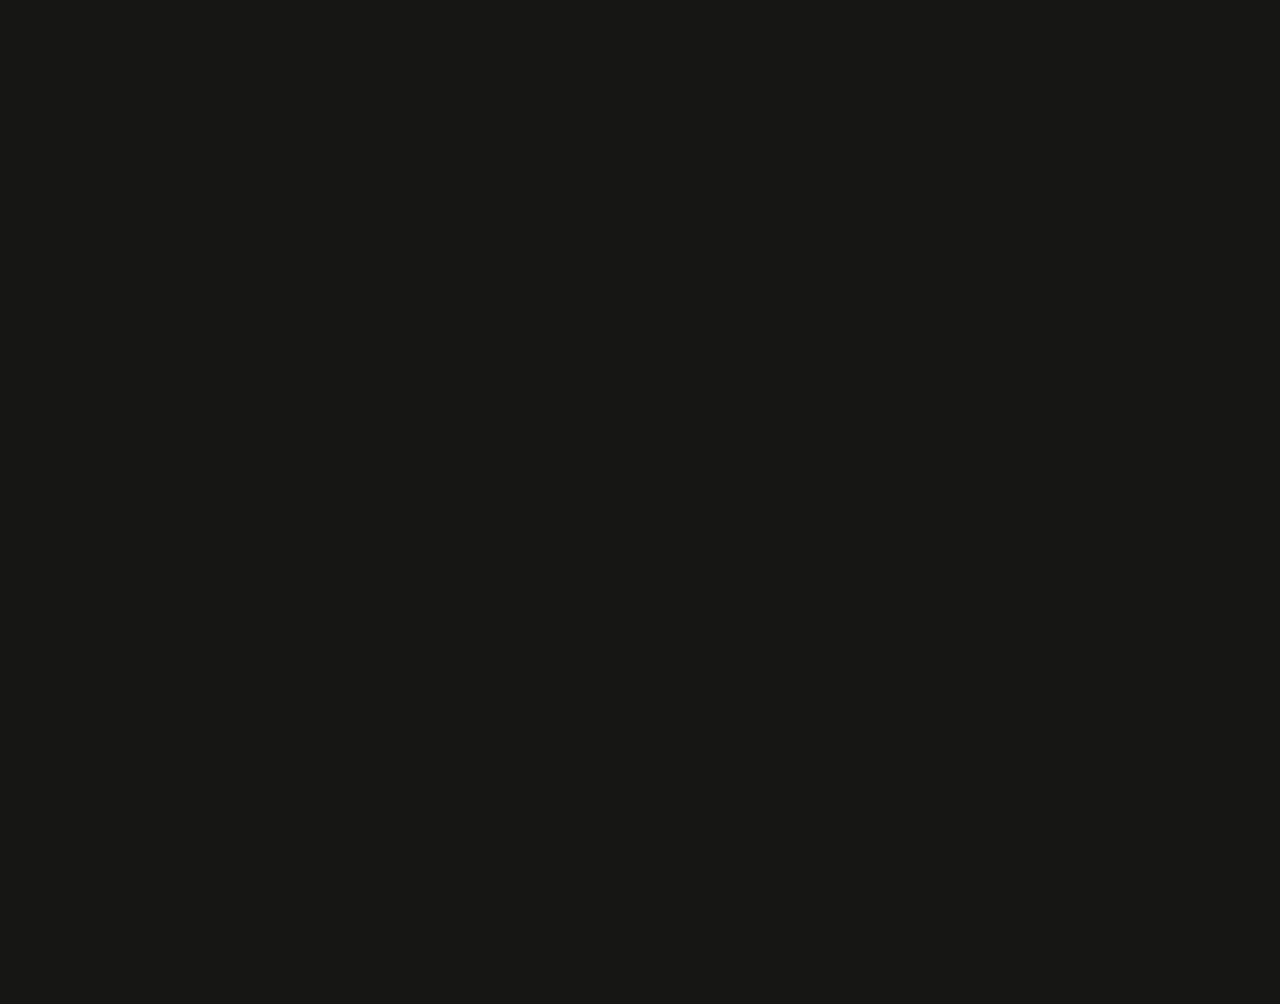
==== commit 6995842f: "데모: 기록 표, 설정 목록, 전문가 KG 열·세부 질문 로그, Safari 줄바꿈 (front/followup-intent 21ed467) 11/16~11/18 작업 반영: 다크" ====
--- a/hero/index.html
+++ b/hero/index.html
@@ -6,7 +6,7 @@
 <title>홈넷 진단 도우미 히어로</title>
 <!-- 앱(app/frontend)의 Gothic A1 조각을 그대로 쓴다: 이 페이지는 app/frontend/hero/ 에 빌드된다 -->
 <link rel="stylesheet" href="../fonts.css" >
-<style>*{box-sizing:border-box}html,body{margin:0;background:#000;overflow:hidden}html[data-theme=light],html[data-theme=light] body{background:#fff}</style>
+<style>*{box-sizing:border-box}html,body{margin:0;background:#161615;overflow:hidden}html[data-theme=light],html[data-theme=light] body{background:#fff}</style>
 <!-- 첫 화면부터 부모 테마의 바탕색을 쓴다 (라이트에서 검은 번쩍임 방지) -->
 <script>try{document.documentElement.dataset.theme=parent.document.documentElement.dataset.theme}catch(e){}</script>
   <script type="module" crossorigin src="./hero.js"></script>
--- a/fonts.css
+++ b/fonts.css
@@ -1,4 +1,20 @@
 /* 자동 생성: build-static.py — 쓰는 글자의 조각만 */
+@font-face {
+  font-family: 'Gothic A1';
+  font-style: normal;
+  font-weight: 400;
+  font-display: swap;
+  src: url(fonts/a17d3213ec9b.woff2) format('woff2');
+  unicode-range: U+d723-d728, U+d72a-d733, U+d735-d748, U+d74a-d74f, U+d752-d753, U+d755-d757, U+d75a-d75f, U+d762-d764, U+d766-d768, U+d76a-d76b, U+d76d-d76f, U+d771-d787, U+d789-d78b, U+d78d-d78f, U+d791-d797, U+d79a, U+d79c, U+d79e-d7a3, U+f900-f909, U+f90b-f92e;
+}
+@font-face {
+  font-family: 'Gothic A1';
+  font-style: normal;
+  font-weight: 400;
+  font-display: swap;
+  src: url(fonts/c20398a3cece.woff2) format('woff2');
+  unicode-range: U+d257-d27f, U+d281-d29b, U+d29d-d29f, U+d2a1-d2ab, U+d2ad-d2b7, U+d2ba-d2bb, U+d2bd-d2bf, U+d2c1-d2c7, U+d2c9-d2ef, U+d2f2-d2f3, U+d2f5-d2f7, U+d2f9-d2fe;
+}
 @font-face {
   font-family: 'Gothic A1';
   font-style: normal;
@@ -68,6 +84,14 @@
   font-style: normal;
   font-weight: 400;
   font-display: swap;
+  src: url(fonts/300fbe1a56d6.woff2) format('woff2');
+  unicode-range: U+2479-2487, U+249c-24d1, U+24d3-24d7, U+24d9-24e9, U+24eb-24f4, U+2500-2501, U+2503, U+250c-2513, U+2515-2516, U+2518-2540;
+}
+@font-face {
+  font-family: 'Gothic A1';
+  font-style: normal;
+  font-weight: 400;
+  font-display: swap;
   src: url(fonts/773661318508.woff2) format('woff2');
   unicode-range: U+215b-215e, U+2162-2169, U+2170-2179, U+2195-2199, U+21b0-21b4, U+21bc, U+21c0, U+21c4-21c5, U+21cd, U+21cf-21d4, U+21e0-21e3, U+21e6-21e9, U+2200, U+2202-2203, U+2206-2209, U+220b-220c, U+220f, U+2211, U+2213, U+221a, U+221d-2220, U+2222, U+2225-2227, U+2229-222c, U+222e, U+2234-2237, U+223d, U+2243, U+2245, U+2248, U+2250-2253, U+225a, U+2260-2262, U+2264-2267, U+226a-226b, U+226e-2273, U+2276-2277, U+2279-227b, U+2280-2287, U+228a-228b, U+2295-2297, U+22a3-22a5, U+22bb-22bc, U+22ce-22cf, U+22da-22db, U+22ee-22ef, U+2306, U+2312, U+2314, U+2467-2478;
 }
@@ -92,6 +116,14 @@
   font-style: normal;
   font-weight: 400;
   font-display: swap;
+  src: url(fonts/5d63fe8354c1.woff2) format('woff2');
+  unicode-range: U+3b1, U+2466, U+25a1, U+25a3, U+261c, U+3008-3009, U+305b, U+305d, U+3069, U+30a7, U+30ba, U+30cf, U+30ef, U+3151, U+3157, U+4e4b, U+4e5f, U+4e8c, U+4eca, U+4ed6, U+4f5b, U+50cf, U+5149, U+5165, U+5171, U+5229, U+529b, U+5316, U+539f, U+53f2, U+571f, U+5728, U+58eb, U+591c, U+5b78, U+5c11, U+5c55, U+5ddd, U+5e02, U+5fb7, U+60c5, U+610f, U+611f, U+6625, U+66f8, U+6797, U+679c, U+682a, U+6d2a, U+706b, U+7406, U+767b, U+76f8, U+77e5, U+7acb, U+898b, U+8a69, U+8def, U+8fd1, U+901a, U+90e8, U+91cd, U+975e, U+ae14, U+ae6c, U+aec0, U+afc7, U+afc9, U+b01c, U+b028, U+b308, U+b311, U+b314, U+b31c, U+b524, U+b560, U+b764, U+b920, U+b9e3, U+bd48, U+be7d, U+c0db, U+c231, U+c270, U+c2e3, U+c37d, U+c3ed, U+c530, U+c6a5, U+c6dc, U+c7a4, U+c954, U+c974, U+d000, U+d565, U+d667, U+d6c5, U+d79d, U+ff1e;
+}
+@font-face {
+  font-family: 'Gothic A1';
+  font-style: normal;
+  font-weight: 400;
+  font-display: swap;
   src: url(fonts/ce81c1426126.woff2) format('woff2');
   unicode-range: U+131, U+2032, U+2465, U+2642, U+3048, U+3051, U+3083-3084, U+308f, U+30c0, U+30d1, U+30d3, U+30d6, U+30df, U+30e7, U+3153, U+4e16, U+4e8b, U+4ee5, U+5206, U+52a0, U+52d5, U+53e4, U+53ef, U+54c1, U+57ce, U+597d, U+5b8c, U+5ea6, U+5f8c, U+5f97, U+6210, U+6240, U+624b, U+6728, U+6bd4, U+7236, U+7269, U+7279, U+738b, U+7528, U+7530, U+767e, U+798f, U+8005, U+8a18, U+90fd, U+91cc, U+9577, U+9593, U+98a8, U+ac20, U+acf6, U+ad90, U+af5d, U+af80, U+afcd, U+aff0, U+b0a1, U+b0b5, U+b1fd, U+b2fc, U+b380, U+b51b, U+b584, U+b5b3, U+b8fd, U+b93c, U+b9f4, U+bb44, U+bc08, U+bc27, U+bc49, U+be55, U+be64, U+bfb0, U+bfc5, U+c178, U+c21f, U+c314, U+c4f1, U+c58d, U+c664, U+c698, U+c6a7, U+c6c1, U+c9ed, U+cac0, U+cacc, U+cad9, U+ccb5, U+cdcc, U+d0e4, U+d143, U+d320, U+d330, U+d54d, U+ff06, U+ff1f, U+ff5e;
 }
@@ -244,6 +276,22 @@
   font-style: normal;
   font-weight: 600;
   font-display: swap;
+  src: url(fonts/9eaea611aec9.woff2) format('woff2');
+  unicode-range: U+d723-d728, U+d72a-d733, U+d735-d748, U+d74a-d74f, U+d752-d753, U+d755-d757, U+d75a-d75f, U+d762-d764, U+d766-d768, U+d76a-d76b, U+d76d-d76f, U+d771-d787, U+d789-d78b, U+d78d-d78f, U+d791-d797, U+d79a, U+d79c, U+d79e-d7a3, U+f900-f909, U+f90b-f92e;
+}
+@font-face {
+  font-family: 'Gothic A1';
+  font-style: normal;
+  font-weight: 600;
+  font-display: swap;
+  src: url(fonts/91220c6e6f28.woff2) format('woff2');
+  unicode-range: U+d257-d27f, U+d281-d29b, U+d29d-d29f, U+d2a1-d2ab, U+d2ad-d2b7, U+d2ba-d2bb, U+d2bd-d2bf, U+d2c1-d2c7, U+d2c9-d2ef, U+d2f2-d2f3, U+d2f5-d2f7, U+d2f9-d2fe;
+}
+@font-face {
+  font-family: 'Gothic A1';
+  font-style: normal;
+  font-weight: 600;
+  font-display: swap;
   src: url(fonts/a28a21e71e1d.woff2) format('woff2');
   unicode-range: U+cef0-cef3, U+cef6, U+cef9-ceff, U+cf01-cf03, U+cf05-cf07, U+cf09-cf0f, U+cf11-cf12, U+cf14-cf1b, U+cf1d-cf1f, U+cf21-cf2f, U+cf31-cf53, U+cf56-cf57, U+cf59-cf5b, U+cf5d-cf63, U+cf66, U+cf68, U+cf6a-cf6f, U+cf71-cf84, U+cf86-cf8b, U+cf8d-cfa1;
 }
@@ -308,6 +356,14 @@
   font-style: normal;
   font-weight: 600;
   font-display: swap;
+  src: url(fonts/d68e455450ef.woff2) format('woff2');
+  unicode-range: U+2479-2487, U+249c-24d1, U+24d3-24d7, U+24d9-24e9, U+24eb-24f4, U+2500-2501, U+2503, U+250c-2513, U+2515-2516, U+2518-2540;
+}
+@font-face {
+  font-family: 'Gothic A1';
+  font-style: normal;
+  font-weight: 600;
+  font-display: swap;
   src: url(fonts/61c9a30175ea.woff2) format('woff2');
   unicode-range: U+215b-215e, U+2162-2169, U+2170-2179, U+2195-2199, U+21b0-21b4, U+21bc, U+21c0, U+21c4-21c5, U+21cd, U+21cf-21d4, U+21e0-21e3, U+21e6-21e9, U+2200, U+2202-2203, U+2206-2209, U+220b-220c, U+220f, U+2211, U+2213, U+221a, U+221d-2220, U+2222, U+2225-2227, U+2229-222c, U+222e, U+2234-2237, U+223d, U+2243, U+2245, U+2248, U+2250-2253, U+225a, U+2260-2262, U+2264-2267, U+226a-226b, U+226e-2273, U+2276-2277, U+2279-227b, U+2280-2287, U+228a-228b, U+2295-2297, U+22a3-22a5, U+22bb-22bc, U+22ce-22cf, U+22da-22db, U+22ee-22ef, U+2306, U+2312, U+2314, U+2467-2478;
 }
@@ -332,6 +388,14 @@
   font-style: normal;
   font-weight: 600;
   font-display: swap;
+  src: url(fonts/acd9c52b82e1.woff2) format('woff2');
+  unicode-range: U+3b1, U+2466, U+25a1, U+25a3, U+261c, U+3008-3009, U+305b, U+305d, U+3069, U+30a7, U+30ba, U+30cf, U+30ef, U+3151, U+3157, U+4e4b, U+4e5f, U+4e8c, U+4eca, U+4ed6, U+4f5b, U+50cf, U+5149, U+5165, U+5171, U+5229, U+529b, U+5316, U+539f, U+53f2, U+571f, U+5728, U+58eb, U+591c, U+5b78, U+5c11, U+5c55, U+5ddd, U+5e02, U+5fb7, U+60c5, U+610f, U+611f, U+6625, U+66f8, U+6797, U+679c, U+682a, U+6d2a, U+706b, U+7406, U+767b, U+76f8, U+77e5, U+7acb, U+898b, U+8a69, U+8def, U+8fd1, U+901a, U+90e8, U+91cd, U+975e, U+ae14, U+ae6c, U+aec0, U+afc7, U+afc9, U+b01c, U+b028, U+b308, U+b311, U+b314, U+b31c, U+b524, U+b560, U+b764, U+b920, U+b9e3, U+bd48, U+be7d, U+c0db, U+c231, U+c270, U+c2e3, U+c37d, U+c3ed, U+c530, U+c6a5, U+c6dc, U+c7a4, U+c954, U+c974, U+d000, U+d565, U+d667, U+d6c5, U+d79d, U+ff1e;
+}
+@font-face {
+  font-family: 'Gothic A1';
+  font-style: normal;
+  font-weight: 600;
+  font-display: swap;
   src: url(fonts/b9915f29c375.woff2) format('woff2');
   unicode-range: U+131, U+2032, U+2465, U+2642, U+3048, U+3051, U+3083-3084, U+308f, U+30c0, U+30d1, U+30d3, U+30d6, U+30df, U+30e7, U+3153, U+4e16, U+4e8b, U+4ee5, U+5206, U+52a0, U+52d5, U+53e4, U+53ef, U+54c1, U+57ce, U+597d, U+5b8c, U+5ea6, U+5f8c, U+5f97, U+6210, U+6240, U+624b, U+6728, U+6bd4, U+7236, U+7269, U+7279, U+738b, U+7528, U+7530, U+767e, U+798f, U+8005, U+8a18, U+90fd, U+91cc, U+9577, U+9593, U+98a8, U+ac20, U+acf6, U+ad90, U+af5d, U+af80, U+afcd, U+aff0, U+b0a1, U+b0b5, U+b1fd, U+b2fc, U+b380, U+b51b, U+b584, U+b5b3, U+b8fd, U+b93c, U+b9f4, U+bb44, U+bc08, U+bc27, U+bc49, U+be55, U+be64, U+bfb0, U+bfc5, U+c178, U+c21f, U+c314, U+c4f1, U+c58d, U+c664, U+c698, U+c6a7, U+c6c1, U+c9ed, U+cac0, U+cacc, U+cad9, U+ccb5, U+cdcc, U+d0e4, U+d143, U+d320, U+d330, U+d54d, U+ff06, U+ff1f, U+ff5e;
 }
@@ -484,6 +548,22 @@
   font-style: normal;
   font-weight: 700;
   font-display: swap;
+  src: url(fonts/2278adfe6142.woff2) format('woff2');
+  unicode-range: U+d723-d728, U+d72a-d733, U+d735-d748, U+d74a-d74f, U+d752-d753, U+d755-d757, U+d75a-d75f, U+d762-d764, U+d766-d768, U+d76a-d76b, U+d76d-d76f, U+d771-d787, U+d789-d78b, U+d78d-d78f, U+d791-d797, U+d79a, U+d79c, U+d79e-d7a3, U+f900-f909, U+f90b-f92e;
+}
+@font-face {
+  font-family: 'Gothic A1';
+  font-style: normal;
+  font-weight: 700;
+  font-display: swap;
+  src: url(fonts/c9d0eb892264.woff2) format('woff2');
+  unicode-range: U+d257-d27f, U+d281-d29b, U+d29d-d29f, U+d2a1-d2ab, U+d2ad-d2b7, U+d2ba-d2bb, U+d2bd-d2bf, U+d2c1-d2c7, U+d2c9-d2ef, U+d2f2-d2f3, U+d2f5-d2f7, U+d2f9-d2fe;
+}
+@font-face {
+  font-family: 'Gothic A1';
+  font-style: normal;
+  font-weight: 700;
+  font-display: swap;
   src: url(fonts/bcfb65573275.woff2) format('woff2');
   unicode-range: U+cef0-cef3, U+cef6, U+cef9-ceff, U+cf01-cf03, U+cf05-cf07, U+cf09-cf0f, U+cf11-cf12, U+cf14-cf1b, U+cf1d-cf1f, U+cf21-cf2f, U+cf31-cf53, U+cf56-cf57, U+cf59-cf5b, U+cf5d-cf63, U+cf66, U+cf68, U+cf6a-cf6f, U+cf71-cf84, U+cf86-cf8b, U+cf8d-cfa1;
 }
@@ -548,6 +628,14 @@
   font-style: normal;
   font-weight: 700;
   font-display: swap;
+  src: url(fonts/f5f43e4fc119.woff2) format('woff2');
+  unicode-range: U+2479-2487, U+249c-24d1, U+24d3-24d7, U+24d9-24e9, U+24eb-24f4, U+2500-2501, U+2503, U+250c-2513, U+2515-2516, U+2518-2540;
+}
+@font-face {
+  font-family: 'Gothic A1';
+  font-style: normal;
+  font-weight: 700;
+  font-display: swap;
   src: url(fonts/dded0a0fa0a8.woff2) format('woff2');
   unicode-range: U+215b-215e, U+2162-2169, U+2170-2179, U+2195-2199, U+21b0-21b4, U+21bc, U+21c0, U+21c4-21c5, U+21cd, U+21cf-21d4, U+21e0-21e3, U+21e6-21e9, U+2200, U+2202-2203, U+2206-2209, U+220b-220c, U+220f, U+2211, U+2213, U+221a, U+221d-2220, U+2222, U+2225-2227, U+2229-222c, U+222e, U+2234-2237, U+223d, U+2243, U+2245, U+2248, U+2250-2253, U+225a, U+2260-2262, U+2264-2267, U+226a-226b, U+226e-2273, U+2276-2277, U+2279-227b, U+2280-2287, U+228a-228b, U+2295-2297, U+22a3-22a5, U+22bb-22bc, U+22ce-22cf, U+22da-22db, U+22ee-22ef, U+2306, U+2312, U+2314, U+2467-2478;
 }
@@ -572,6 +660,14 @@
   font-style: normal;
   font-weight: 700;
   font-display: swap;
+  src: url(fonts/a5eabeeca136.woff2) format('woff2');
+  unicode-range: U+3b1, U+2466, U+25a1, U+25a3, U+261c, U+3008-3009, U+305b, U+305d, U+3069, U+30a7, U+30ba, U+30cf, U+30ef, U+3151, U+3157, U+4e4b, U+4e5f, U+4e8c, U+4eca, U+4ed6, U+4f5b, U+50cf, U+5149, U+5165, U+5171, U+5229, U+529b, U+5316, U+539f, U+53f2, U+571f, U+5728, U+58eb, U+591c, U+5b78, U+5c11, U+5c55, U+5ddd, U+5e02, U+5fb7, U+60c5, U+610f, U+611f, U+6625, U+66f8, U+6797, U+679c, U+682a, U+6d2a, U+706b, U+7406, U+767b, U+76f8, U+77e5, U+7acb, U+898b, U+8a69, U+8def, U+8fd1, U+901a, U+90e8, U+91cd, U+975e, U+ae14, U+ae6c, U+aec0, U+afc7, U+afc9, U+b01c, U+b028, U+b308, U+b311, U+b314, U+b31c, U+b524, U+b560, U+b764, U+b920, U+b9e3, U+bd48, U+be7d, U+c0db, U+c231, U+c270, U+c2e3, U+c37d, U+c3ed, U+c530, U+c6a5, U+c6dc, U+c7a4, U+c954, U+c974, U+d000, U+d565, U+d667, U+d6c5, U+d79d, U+ff1e;
+}
+@font-face {
+  font-family: 'Gothic A1';
+  font-style: normal;
+  font-weight: 700;
+  font-display: swap;
   src: url(fonts/adf35603f33c.woff2) format('woff2');
   unicode-range: U+131, U+2032, U+2465, U+2642, U+3048, U+3051, U+3083-3084, U+308f, U+30c0, U+30d1, U+30d3, U+30d6, U+30df, U+30e7, U+3153, U+4e16, U+4e8b, U+4ee5, U+5206, U+52a0, U+52d5, U+53e4, U+53ef, U+54c1, U+57ce, U+597d, U+5b8c, U+5ea6, U+5f8c, U+5f97, U+6210, U+6240, U+624b, U+6728, U+6bd4, U+7236, U+7269, U+7279, U+738b, U+7528, U+7530, U+767e, U+798f, U+8005, U+8a18, U+90fd, U+91cc, U+9577, U+9593, U+98a8, U+ac20, U+acf6, U+ad90, U+af5d, U+af80, U+afcd, U+aff0, U+b0a1, U+b0b5, U+b1fd, U+b2fc, U+b380, U+b51b, U+b584, U+b5b3, U+b8fd, U+b93c, U+b9f4, U+bb44, U+bc08, U+bc27, U+bc49, U+be55, U+be64, U+bfb0, U+bfc5, U+c178, U+c21f, U+c314, U+c4f1, U+c58d, U+c664, U+c698, U+c6a7, U+c6c1, U+c9ed, U+cac0, U+cacc, U+cad9, U+ccb5, U+cdcc, U+d0e4, U+d143, U+d320, U+d330, U+d54d, U+ff06, U+ff1f, U+ff5e;
 }
--- a/hero/hero.css
+++ b/hero/hero.css
@@ -1 +1 @@
-@layer stageshow{.ss-fit{position:relative;width:100%;margin-inline:auto}.ss-stage{--ss-canvas: #f6f5f4;--ss-surface: #fff;--ss-chrome: #fff;--ss-ink-1: rgba(0, 0, 0, .04);--ss-ink-2: rgba(0, 0, 0, .06);--ss-ink-3: rgba(0, 0, 0, .08);--ss-fill: #ebebeb;--ss-ink-4: rgba(0, 0, 0, .1);--ss-ink-5: rgba(0, 0, 0, .15);--ss-line: rgba(0, 0, 0, .06);--ss-line-faint: rgba(0, 0, 0, .04);--ss-text: #7a7a7d;--ss-text-strong: #262628;--ss-text-faint: #9a9a9d;--ss-icon: #707074;--ss-icon-faint: #c4c4c7;--ss-accent: #3b82f6;--ss-accent-soft: rgba(59, 130, 246, .12);--ss-success: #22c55e;--ss-danger: #ef4444;--ss-warning: #f59e0b;--ss-well: #efeeec;--ss-success-soft: rgba(34, 197, 94, .12);--ss-success-text: #15803d;--ss-danger-soft: rgba(239, 68, 68, .1);--ss-danger-text: #b91c1c;--ss-warning-soft: rgba(245, 158, 11, .14);--ss-warning-text: #b45309;--ss-accent-2: #8b5cf6;--ss-accent-text: color-mix(in srgb, var(--ss-accent) 82%, #000);--ss-shadow-window: 0 0 0 1px rgba(0, 0, 0, .06), 0 4px 16px rgba(0, 0, 0, .08);--ss-shadow-float: 0 0 0 1px rgba(0, 0, 0, .08), 0 4px 16px rgba(0, 0, 0, .12), 0 12px 32px rgba(0, 0, 0, .08);--ss-shadow-card: 0 1px 2px rgba(0, 0, 0, .04);--ss-shadow-hero: 0 0 0 1px rgba(0, 0, 0, .06), 0 30px 60px -12px rgba(50, 50, 93, .25), 0 18px 36px -18px rgba(0, 0, 0, .3);--ss-shadow-lift: 0 0 0 1px rgba(0, 0, 0, .04), 0 12px 28px -6px rgba(50, 50, 93, .28), 0 6px 12px -6px rgba(0, 0, 0, .16);--ss-raised: #fff;--ss-shadow-satellite: 0 0 0 1px rgba(0, 0, 0, .04), 0 14px 32px -8px rgba(50, 50, 93, .24), 0 4px 10px -4px rgba(0, 0, 0, .1);--ss-shadow-ground: 0 0 0 1px rgba(50, 50, 93, .06), 0 24px 48px -24px rgba(50, 50, 93, .18);--ss-font: system-ui, -apple-system, sans-serif;--ss-mono: "SF Mono", "SFMono-Regular", ui-monospace, Consolas, monospace;--ss-radius-sm: 6px;--ss-radius-md: 8px;--ss-radius-lg: 10px;--ss-radius-window: 12px;--ss-radius-pill: 999px;--ss-control: 34px;--ss-row: 26px;position:absolute;top:0;left:0;transform-origin:0 0;font-family:var(--ss-font);-webkit-font-smoothing:antialiased;user-select:none;font-size:16px;font-weight:400;font-style:normal;line-height:normal;letter-spacing:normal;word-spacing:normal;text-align:start;text-indent:0;text-transform:none;white-space:normal;color:#000}.ss-ground{--ss-orb-1: #c9b8ff;--ss-orb-2: #ffc59a;--ss-orb-3: #a9d8ff;position:absolute;inset:0;z-index:-1;overflow:hidden;border-radius:var(--ss-ground-radius, 20px);background:radial-gradient(60% 75% at 8% 4%,color-mix(in srgb,var(--ss-orb-1) 85%,transparent),transparent 70%),radial-gradient(55% 70% at 96% 92%,color-mix(in srgb,var(--ss-orb-2) 80%,transparent),transparent 70%),radial-gradient(45% 55% at 78% 8%,color-mix(in srgb,var(--ss-orb-3) 55%,transparent),transparent 70%),var(--ss-canvas);pointer-events:none}.ss-stage[data-theme=dark] .ss-ground{background:radial-gradient(60% 75% at 8% 4%,color-mix(in srgb,var(--ss-orb-1) 30%,transparent),transparent 70%),radial-gradient(55% 70% at 96% 92%,color-mix(in srgb,var(--ss-orb-2) 24%,transparent),transparent 70%),radial-gradient(45% 55% at 78% 8%,color-mix(in srgb,var(--ss-orb-3) 18%,transparent),transparent 70%),var(--ss-canvas)}.ss-stage[data-theme=dark]{--ss-canvas: #111113;--ss-surface: #1a1a1d;--ss-chrome: #1d1d20;--ss-ink-1: rgba(255, 255, 255, .05);--ss-ink-2: rgba(255, 255, 255, .07);--ss-ink-3: rgba(255, 255, 255, .1);--ss-fill: #313134;--ss-ink-4: rgba(255, 255, 255, .13);--ss-ink-5: rgba(255, 255, 255, .2);--ss-line: rgba(255, 255, 255, .08);--ss-line-faint: rgba(255, 255, 255, .05);--ss-text: #9d9da1;--ss-text-strong: #ececee;--ss-text-faint: #6c6c70;--ss-icon: #9a9aa0;--ss-icon-faint: #4a4a50;--ss-accent-soft: rgba(59, 130, 246, .2);--ss-accent-text: color-mix(in srgb, var(--ss-accent) 70%, #fff);--ss-well: #0a0a0b;--ss-success-soft: rgba(34, 197, 94, .16);--ss-success-text: #4ade80;--ss-danger-soft: rgba(239, 68, 68, .16);--ss-danger-text: #f87171;--ss-warning-soft: rgba(245, 158, 11, .18);--ss-warning-text: #fbbf24;--ss-shadow-lift: 0 0 0 1px rgba(255, 255, 255, .1), 0 12px 28px -6px rgba(0, 0, 0, .6);--ss-shadow-window: 0 0 0 1px rgba(255, 255, 255, .08), 0 4px 16px rgba(0, 0, 0, .4);--ss-shadow-float: 0 0 0 1px rgba(255, 255, 255, .1), 0 4px 16px rgba(0, 0, 0, .4), 0 12px 32px rgba(0, 0, 0, .3);--ss-shadow-card: 0 0 0 1px rgba(255, 255, 255, .05);--ss-shadow-hero: 0 0 0 1px rgba(255, 255, 255, .08), 0 30px 60px -12px rgba(0, 0, 0, .6);--ss-shadow-satellite: 0 0 0 1px rgba(255, 255, 255, .1), 0 14px 32px -8px rgba(0, 0, 0, .7), 0 4px 10px -4px rgba(0, 0, 0, .5);--ss-shadow-ground: 0 0 0 1px rgba(255, 255, 255, .1), 0 24px 48px -24px rgba(0, 0, 0, .6);--ss-raised: #26262a}.ss-stage[data-theme=blueprint]{--ss-canvas: transparent;--ss-surface: #1857bd;--ss-raised: #1b5cc4;--ss-chrome: transparent;--ss-ink-1: rgba(214, 232, 255, .12);--ss-ink-2: rgba(214, 232, 255, .16);--ss-ink-3: rgba(214, 232, 255, .22);--ss-fill: #4277cc;--ss-ink-4: rgba(214, 232, 255, .3);--ss-ink-5: rgba(214, 232, 255, .45);--ss-line: rgba(214, 232, 255, .35);--ss-line-faint: rgba(214, 232, 255, .2);--ss-text: #b3c9ec;--ss-text-strong: #f0f6ff;--ss-text-faint: #7fa1da;--ss-icon: #c9dcf7;--ss-icon-faint: #6f97d6;--ss-accent: #ffffff;--ss-accent-soft: rgba(255, 255, 255, .15);--ss-success: #e6f0ff;--ss-danger: #e6f0ff;--ss-warning: #e6f0ff;--ss-success-soft: rgba(255, 255, 255, .14);--ss-danger-soft: rgba(255, 255, 255, .14);--ss-warning-soft: rgba(255, 255, 255, .14);--ss-success-text: #ffffff;--ss-danger-text: #ffffff;--ss-warning-text: #ffffff;--ss-well: #1450b4;--ss-shadow-window: 0 0 0 1px rgba(214, 232, 255, .55);--ss-shadow-float: 0 0 0 1px rgba(214, 232, 255, .7);--ss-shadow-card: 0 0 0 1px rgba(214, 232, 255, .35);--ss-shadow-hero: 0 0 0 1px rgba(214, 232, 255, .55);--ss-shadow-satellite: 0 0 0 1px rgba(214, 232, 255, .8);--ss-shadow-ground: 0 0 0 1px rgba(214, 232, 255, .7);background-color:var(--ss-well);background-image:linear-gradient(rgba(214,232,255,.08) 1px,transparent 1px),linear-gradient(90deg,rgba(214,232,255,.08) 1px,transparent 1px);background-size:16px 16px;background-position:var(--ss-grid-x, 0) var(--ss-grid-y, 0)}.ss-stage[data-theme=glass]{--ss-canvas: rgba(255, 255, 255, .5);--ss-surface: rgba(255, 255, 255, .62);--ss-chrome: rgba(255, 255, 255, .38);--ss-raised: rgba(255, 255, 255, .74);--ss-line: rgba(255, 255, 255, .65);--ss-line-faint: rgba(255, 255, 255, .45);--ss-well: #ebe9f5;--ss-shadow-window: inset 0 0 0 1px rgba(255, 255, 255, .75), 0 20px 50px -14px rgba(40, 40, 90, .28);--ss-shadow-hero: inset 0 0 0 1px rgba(255, 255, 255, .75), 0 30px 60px -16px rgba(40, 40, 90, .3);--ss-shadow-satellite: inset 0 0 0 1px rgba(255, 255, 255, .85), 0 16px 36px -10px rgba(40, 40, 90, .32);--ss-shadow-float: inset 0 0 0 1px rgba(255, 255, 255, .85), 0 12px 32px -8px rgba(40, 40, 90, .28);--ss-shadow-ground: inset 0 0 0 1px rgba(255, 255, 255, .85), 0 24px 48px -24px rgba(40, 40, 90, .24);--ss-shadow-card: inset 0 0 0 1px rgba(255, 255, 255, .6);background:radial-gradient(55% 65% at 12% 18%,color-mix(in srgb,var(--ss-accent) 42%,transparent),transparent 70%),radial-gradient(50% 60% at 88% 28%,color-mix(in srgb,var(--ss-accent-2) 38%,transparent),transparent 70%),radial-gradient(60% 55% at 58% 100%,rgba(255,168,120,.42),transparent 70%),var(--ss-well)}.ss-stage[data-theme=glass] .ss-window,.ss-stage[data-theme=glass] .ss-popover,.ss-stage[data-theme=glass] .ss-glass{backdrop-filter:blur(24px) saturate(1.6);-webkit-backdrop-filter:blur(24px) saturate(1.6)}.ss-stage[data-greys=cool]:not([data-theme=dark],[data-theme=blueprint],[data-theme=glass]){--ss-canvas: #f4f5f8;--ss-well: #eceef2}.ss-stage[data-palette=mono]{--ss-accent: #1a1a1a;--ss-accent-soft: rgba(0, 0, 0, .06);--ss-success: #1a1a1a;--ss-danger: #1a1a1a;--ss-warning: #1a1a1a;--ss-accent-2: #1a1a1a;--ss-success-text: #1a1a1a;--ss-danger-text: #1a1a1a;--ss-success-soft: rgba(0, 0, 0, .06);--ss-danger-soft: rgba(0, 0, 0, .04)}.ss-stage[data-palette=mono][data-theme=dark]{--ss-accent: #f2f2f2;--ss-accent-soft: rgba(255, 255, 255, .1);--ss-success: #f2f2f2;--ss-danger: #f2f2f2;--ss-warning: #f2f2f2;--ss-accent-2: #f2f2f2;--ss-success-text: #f2f2f2;--ss-danger-text: #f2f2f2;--ss-success-soft: rgba(255, 255, 255, .1);--ss-danger-soft: rgba(255, 255, 255, .06)}.ss-stage[data-palette=mono] img,.ss-stage[data-palette=mono] .ss-keep-mono{filter:grayscale(1)}.ss-fade-b{mask-image:linear-gradient(to bottom,#000 calc(100% - var(--ss-fade, 64px)),transparent)}.ss-fade-r{mask-image:linear-gradient(to right,#000 calc(100% - var(--ss-fade, 64px)),transparent)}.ss-fade-br{mask-image:linear-gradient(to bottom,#000 calc(100% - var(--ss-fade, 64px)),transparent),linear-gradient(to right,#000 calc(100% - var(--ss-fade, 64px)),transparent);mask-composite:intersect}.ss-recede{transition:opacity .3s ease}.ss-recede[data-receded=true]{opacity:.4}.ss-stage [data-instant],.ss-stage[data-instant] *,.ss-stage [data-instant] *,.ss-stage[data-instant] *:before,.ss-stage[data-instant] *:after{transition:none!important}@keyframes ss-spin{to{transform:rotate(1turn)}}@keyframes ss-fade-in{0%{opacity:0;filter:blur(2px);transform:translateY(3px)}}.ss-stage[data-still] *,.ss-stage[data-still] *:before,.ss-stage[data-still] *:after{transition:none!important;animation:none!important}.ss-stage[data-offscreen],.ss-stage[data-offscreen] *,.ss-stage[data-offscreen] *:before,.ss-stage[data-offscreen] *:after{transition:none!important;animation-play-state:paused!important}.ss-stage[data-placing] *,.ss-stage[data-placing] *:before,.ss-stage[data-placing] *:after{transition:none!important}.ss-stage *,.ss-stage *:before,.ss-stage *:after{box-sizing:border-box}.ss-stage[data-hit] *{pointer-events:auto!important}}:where(.ss-stage) :is(p,h1,h2,h3,h4,h5,h6,ul,ol,li,dl,dt,dd,a,figure,figcaption,blockquote,pre,code,hr,table,th,td,button,input,label):not(html):not(body){all:revert}:where(.ss-stage,.ss-stage *,.ss-stage :before,.ss-stage :after):not(html){border-width:revert-layer;border-style:revert-layer;border-color:revert-layer;box-sizing:revert-layer;padding:revert-layer;margin:revert-layer}:where(.ss-stage) :is(svg,img):not(html):not(body){max-width:none;vertical-align:revert-layer}:where(.ss-stage :is(.ss-fly__lift,.ss-expand__face))>:is(svg,img):not(html):not(body):not(head){max-width:100%}@layer stageshow{.ss-keys{position:absolute;bottom:16px;left:50%;z-index:99;display:flex;gap:4px;opacity:0;transform:translate(-50%,6px) scale(.96);transition:opacity .16s ease,transform .2s cubic-bezier(.22,1,.36,1);pointer-events:none}.ss-keys[data-show=true]{opacity:1;transform:translate(-50%) scale(1)}.ss-keys[data-at=top]{top:16px;bottom:auto}.ss-keys[data-at=bottom-left],.ss-keys[data-at=bottom-right]{left:auto;transform:translateY(6px) scale(.96)}.ss-keys[data-at=bottom-left]{left:16px}.ss-keys[data-at=bottom-right]{right:16px}.ss-keys[data-at=bottom-left][data-show=true],.ss-keys[data-at=bottom-right][data-show=true]{transform:none}.ss-key{display:grid;place-items:center;min-width:28px;height:28px;padding:0 8px;border-radius:7px;background:#18181be0;box-shadow:inset 0 -2px #0006,0 4px 12px #0000002e;color:#fff;font:500 13px/1 var(--ss-font);transition:transform .08s ease-out,box-shadow .08s ease-out}.ss-key[data-down=true]{transform:translateY(1px) scale(.94);box-shadow:inset 0 -1px #0006,0 2px 6px #0000002e}}@layer stageshow{.ss-cursor{position:absolute;top:0;left:0;z-index:100;pointer-events:none;will-change:transform;transition:opacity .25s ease}.ss-cursor[data-idle]{opacity:0;transition-duration:.6s}.ss-cursor__press{display:grid;transform-origin:0 0;transition:transform .26s cubic-bezier(.22,1,.36,1)}.ss-cursor[data-pressed=true] .ss-cursor__press{transform:scale(.9);transition:transform .08s ease-out}.ss-cursor__glyph{grid-area:1 / 1;transform:scale(0);opacity:0;transition:transform .2s ease,opacity .2s ease}.ss-cursor__glyph[data-active=true]{transform:scale(var(--ss-cursor-size, 1));opacity:1}.ss-cursor__glyph[data-glyph^=resize]{transform:scale(calc(var(--ss-cursor-size, 1) * .5))}.ss-cursor[data-kind^=resize] .ss-cursor__glyph:not([data-active=true]){transform:scale(calc(var(--ss-cursor-size, 1) * .6))}.ss-cursor[data-kind^=resize] .ss-cursor__glyph,.ss-cursor__glyph[data-glyph^=resize]{transition:transform .28s cubic-bezier(.22,1,.36,1),opacity .2s ease}.ss-cursor__glyph[data-glyph^=resize][data-active=true]{transform:scale(var(--ss-cursor-size, 1))}.ss-cursor[data-kind^=resize] .ss-cursor__glyph:not([data-active=true]),.ss-cursor:not([data-kind^=resize]) .ss-cursor__glyph[data-glyph^=resize]{transition:transform .28s cubic-bezier(.22,1,.36,1),opacity .1s ease}.ss-cursor:is([data-kind=open],[data-kind=grab]) .ss-cursor__glyph:is([data-glyph=open],[data-glyph=grab]){transform:scale(var(--ss-cursor-size, 1));transition:opacity .08s linear}.ss-cursor[data-style=large]{--ss-cursor-size: 1.5}.ss-cursor[data-style=large] .ss-cursor__glyph[data-glyph=ibeam]{--ss-cursor-size: 1.15}.ss-cursor__dot{display:block;width:22px;height:22px;margin:-11px 0 0 -11px;border-radius:50%;background:#76768042;backdrop-filter:blur(5px) saturate(1.8) brightness(1.04);box-shadow:inset 0 1px 1px #fff6,inset 0 -1px 1px #0000000d,0 2px 10px #0000001a;transition:background .15s ease}.ss-cursor__dot{transition:background .15s ease,width .2s cubic-bezier(.22,1,.36,1),height .2s cubic-bezier(.22,1,.36,1),margin .2s cubic-bezier(.22,1,.36,1),border-radius .2s ease}.ss-cursor[data-style=circle][data-kind=ibeam] .ss-cursor__dot{width:4px;height:20px;margin:-10px 0 0 -2px;border-radius:2px;background:#3c3c438c}.ss-stage[data-theme=dark] .ss-cursor__dot{background:#fff3;box-shadow:inset 0 1px 1px #ffffff4d,0 2px 10px #0000004d}.ss-cursor[data-style=circle][data-pressed=true] .ss-cursor__press{transform:scale(.8)}.ss-cursor[data-style=circle][data-pressed=true] .ss-cursor__dot{backdrop-filter:none;background:#76768038}.ss-stage[data-theme=dark] .ss-cursor[data-style=circle][data-pressed=true] .ss-cursor__dot{background:#ffffff2e}.ss-cursor[data-style=circle][data-pressed=true] .ss-cursor__dot,.ss-cursor[data-style=circle][data-kind=grab] .ss-cursor__dot{background:#76768066}.ss-cursor[data-style=touch] .ss-cursor__dot{width:34px;height:34px;margin:-17px 0 0 -17px;background:#76768024;backdrop-filter:none;opacity:0;transform:scale(.7);transition:opacity .4s ease,transform .45s cubic-bezier(.22,1,.36,1)}.ss-cursor__streak{position:absolute;left:0;top:-13px;width:0;height:26px;border-radius:13px;background:linear-gradient(to right,#76768000,#76768029);transform-origin:100% 50%;opacity:0;pointer-events:none;transition:opacity .16s ease}.ss-cursor[data-swiping] .ss-cursor__streak{opacity:1;transition:none}.ss-cursor[data-style=touch][data-touching] .ss-cursor__dot{opacity:1;transform:scale(1);transition:opacity .14s ease,transform .16s cubic-bezier(.22,1,.36,1)}.ss-cursor[data-style=touch][data-pressed=true] .ss-cursor__dot,.ss-cursor[data-style=touch][data-swiping] .ss-cursor__dot{background:#76768038;transform:scale(.82);transition:background .08s ease,transform .1s ease-out}.ss-cursor__glyph svg{display:block;filter:drop-shadow(0 1px 2px rgba(0,0,0,.3))}.ss-cursor__arrow path{fill:var(--ss-cursor-ink, #111);stroke:var(--ss-cursor-ink, #111);stroke-width:2.4;stroke-linejoin:round}.ss-cursor__arrow{display:block;filter:drop-shadow(0 1px 1.5px rgba(0,0,0,.18))}.ss-stage[data-theme=dark] .ss-cursor__arrow,.ss-stage[data-theme=blueprint] .ss-cursor__arrow{--ss-cursor-ink: #fff}.ss-stage[data-theme=dark] .ss-cursor,.ss-stage[data-theme=blueprint] .ss-cursor{--ss-cursor-line: #fff;--ss-cursor-edge: rgba(0, 0, 0, .75)}.ss-ripple{position:absolute;z-index:99;width:36px;height:36px;margin:-18px 0 0 -18px;border-radius:50%;border:1.5px solid var(--ss-accent);background:color-mix(in srgb,var(--ss-accent) 10%,transparent);pointer-events:none;animation:ss-ripple .55s cubic-bezier(.25,.8,.25,1) forwards}@keyframes ss-ripple{0%{transform:scale(.2);opacity:1}to{transform:scale(1);opacity:0}}.ss-stage[data-palette=mono] .ss-ripple{border-color:var(--ss-text-strong);background:transparent}.ss-stage[data-hit] :is(.ss-cursor,.ss-cursor *){pointer-events:none!important}}@layer stageshow{.ss-stage[data-theme=blueprint] .ss-window__dot{background:transparent;box-shadow:inset 0 0 0 1px var(--ss-line)}.ss-stage[data-theme=blueprint] .ss-window__url{background:transparent;box-shadow:inset 0 0 0 1px var(--ss-line-faint)}.ss-stage[data-palette=mono] .ss-window__dot{background:var(--ss-ink-5);box-shadow:none}:where(.ss-window){position:relative;--ss-lights-y: 19px;--ss-dot: 9px;--ss-side-inset: 0px}.ss-window{display:flex;flex-direction:column;overflow:hidden;background:var(--ss-canvas);border-radius:var(--ss-radius-window);box-shadow:var(--ss-shadow-window)}.ss-window__bar{display:flex;flex-shrink:0;align-items:center;gap:6px;height:38px;padding:0 calc(var(--ss-lights-y) - var(--ss-dot) / 2);background:var(--ss-chrome);border-bottom:1px solid var(--ss-line)}.ss-window__lights{display:flex;flex-shrink:0;gap:6px}.ss-window__dot{width:var(--ss-dot);height:var(--ss-dot);border-radius:50%;box-shadow:inset 0 0 0 .5px #0000001f}.ss-window__dot:nth-child(1){background:#ff5f57}.ss-window__dot:nth-child(2){background:#febc2e}.ss-window__dot:nth-child(3){background:#28c840}.ss-window__url{flex:1;min-width:0;margin-left:8px;padding:4px 10px;overflow:hidden;background:var(--ss-ink-1);border-radius:6px;color:var(--ss-text-faint);font-size:10.5px;line-height:1.4;white-space:nowrap;text-overflow:ellipsis}.ss-window[data-url-shape=pill] .ss-window__url{padding-inline:12px;border-radius:999px}.ss-window__title{flex:1;margin-right:36px;text-align:center;font-size:13px;font-weight:600;color:var(--ss-text-strong)}.ss-window__body{position:relative;flex:1;min-height:0}.ss-window__spacer{flex:1}.ss-window[data-lights=grey] .ss-window__dot{background:#bac8da80;box-shadow:none}.ss-window[data-lights=white] .ss-window__dot{background:#ffffff80;box-shadow:none}.ss-window[data-chrome=glass]{background:#f8fafd73;-webkit-backdrop-filter:blur(12px);backdrop-filter:blur(12px);border-radius:12px;box-shadow:0 0 0 1px #e5edf580,0 15px 35px #17171714}.ss-window[data-chrome=glass]>.ss-window__bar{display:grid;grid-template-columns:1fr minmax(0,262px) 1fr;gap:12px;height:35px;padding:0 20px;background:none;border:0}.ss-window[data-chrome=glass] .ss-window__lights{gap:4px}.ss-window[data-chrome=glass] .ss-window__dot{width:8px;height:8px}.ss-window[data-chrome=glass] .ss-window__url{display:flex;grid-column:2;align-items:center;justify-content:center;gap:4px;height:20px;margin:0;padding:0 8px;background:#ffffff61;border-radius:999px;box-shadow:inset 0 0 0 1px #e5edf580;color:#50617a;font-size:10px}.ss-window__lock{flex-shrink:0;color:#667691}.ss-window__url-text{overflow:hidden;text-overflow:ellipsis}.ss-window[data-chrome=glass] .ss-window__end{display:flex;grid-column:3;justify-content:flex-end;gap:6px}.ss-window[data-chrome=glass]>.ss-window__body{margin:0 6px 6px;overflow:hidden;background:#fff;border-radius:6px;box-shadow:0 3px 6px #1717170f}.ss-window[data-chrome=card]{background:#fff;border-radius:8px;box-shadow:0 50px 100px -20px #32325d40,0 30px 60px -30px #0000004d}.ss-window[data-chrome=card]>.ss-window__bar{gap:14px;height:44px;padding:0 16px;background:none;border:0}.ss-window[data-chrome=card]:not([data-lights=color]) .ss-window__dot{background:#ecf2f7;box-shadow:none}.ss-window[data-chrome=card] .ss-window__url{flex:1;height:24px;margin:0;padding:0 10px;background:#ecf2f7;border-radius:4px;box-shadow:none;color:#425466;font-size:12px;font-weight:300;line-height:24px}.ss-window[data-chrome=card] .ss-window__end:empty{display:none}.ss-window[data-chrome=card]>.ss-window__body{background:#fff}.ss-window[data-chrome=hairline]{background:#fff;border-radius:8px;box-shadow:0 0 0 1px #0000000f,0 12px 28px -12px #32325d33}.ss-window[data-chrome=hairline]>.ss-window__bar{display:grid;grid-template-columns:1fr auto 1fr;height:20px;padding:0 8px;background:none;border:0;border-bottom:1px solid rgba(0,0,0,.06)}.ss-window[data-chrome=hairline] .ss-window__lights{gap:3px}.ss-window[data-chrome=hairline] .ss-window__dot{width:5px;height:5px}.ss-window[data-chrome=hairline]:not([data-lights=color]) .ss-window__dot{background:#e3e8ee;box-shadow:none}.ss-window[data-chrome=hairline] .ss-window__url{grid-column:2;height:auto;margin:0;padding:0;background:none;box-shadow:none;color:#8792a2;font-size:9px}.ss-window[data-chrome=hairline] .ss-window__end{grid-column:3;justify-self:end}.ss-window[data-chrome=terminal]{--ss-term-bg: #17171a;background:var(--ss-term-bg);box-shadow:inset 0 0 0 1px #ffffff12,var(--ss-shadow-hero, var(--ss-shadow-window))}.ss-window[data-chrome=terminal]>.ss-window__bar{position:relative;background:none;border:0}.ss-window[data-chrome=terminal][data-lights=grey] .ss-window__dot{background:#ffffff29;box-shadow:none}.ss-term__title{position:absolute;left:50%;translate:-50% 0;color:#ffffff6b;font-size:11px;font-weight:500;white-space:nowrap}.ss-term{display:flex;flex-direction:column;gap:3px;padding:4px 16px 16px;overflow:hidden;color:#9d9da6;font:11.5px/1.65 var(--ss-mono);font-variant-ligatures:none}.ss-term>*+.ss-term__prompt{margin-top:8px}.ss-term__line,.ss-term>div,.ss-term>p{margin:0;white-space:pre}.ss-term__path{color:var(--ss-term-path, #6f8ccf)}.ss-term__sigil{margin:0 7px;color:var(--ss-term-sigil, #6ee7a8)}.ss-term__cmd{color:#f1f1f3}.ss-term .ok{color:var(--ss-term-ok, #6ee7a8)}.ss-term .err{color:var(--ss-term-err, #f87171)}.ss-term .dim{color:var(--ss-term-dim, #63636b)}.ss-term__caret{display:inline-block;width:.6em;height:1.2em;margin-left:1px;vertical-align:-.22em;background:#e8e8ec;animation:ss-term-blink 1.06s steps(1) infinite}.ss-term__caret[data-still]{animation:none}@keyframes ss-term-blink{50%{opacity:0}}@media(prefers-reduced-motion:reduce){.ss-term__caret{animation:none}}.ss-window__title[data-toolbar]{margin:0 0 0 14px;text-align:left}.ss-window__nav{display:flex;flex-shrink:0;gap:6px;margin-left:10px;color:var(--ss-text-faint)}.ss-window__nav+.ss-window__url{margin-left:4px}.ss-window__tabs{display:flex;flex-shrink:0;align-items:flex-end;gap:2px;height:38px;padding:0 calc(var(--ss-lights-y) - var(--ss-dot) / 2);background:var(--ss-canvas)}.ss-window__tabs .ss-window__lights{align-self:center;margin-right:14px}.ss-window__tab{display:flex;align-items:center;gap:7px;width:140px;min-width:0;height:30px;padding:0 12px;border-radius:8px 8px 0 0;font-size:11px;color:var(--ss-text-faint)}.ss-window__tab[data-active]{background:var(--ss-chrome);color:var(--ss-text-strong)}.ss-window__tab-label{overflow:hidden;white-space:nowrap;text-overflow:ellipsis}.ss-window__favicon{flex-shrink:0;width:10px;height:10px;border-radius:3px;background:var(--ss-ink-4)}.ss-window__tab[data-active] .ss-window__favicon{background:var(--ss-accent)}[data-kind=tabs]>.ss-window__bar .ss-window__url{margin-left:0}[data-kind=tabs]>.ss-window__bar .ss-window__nav{margin-left:0}.ss-window[data-kind=sidebar]{flex-direction:row}.ss-window__side{display:flex;flex-direction:column;flex-shrink:0;background:var(--ss-canvas);border-right:1px solid var(--ss-line)}.ss-window__side-top{display:flex;flex-shrink:0;align-items:center;height:calc((var(--ss-lights-y) - var(--ss-side-inset)) * 2);padding:0 calc(var(--ss-lights-y) - var(--ss-side-inset) - var(--ss-dot) / 2)}.ss-window__main{display:flex;flex-direction:column;flex:1;min-width:0;background:var(--ss-surface)}.ss-window__main>.ss-window__bar{padding:0 16px}.ss-window__heading{font-size:13px;font-weight:600;color:var(--ss-text-strong)}.ss-bar{display:block;flex-shrink:0}.ss-bar[data-shrink]{flex-shrink:1;min-width:0;max-width:100%}.ss-window[data-lights-size=large]{--ss-dot: 12px}.ss-window[data-lights-size=large] .ss-window__lights{gap:8px}.ss-window[data-bar=tall]{--ss-lights-y: 26px}.ss-window[data-bar=tall]>.ss-window__bar,.ss-window[data-bar=tall] .ss-window__main>.ss-window__bar{align-items:flex-start;height:64px;padding-top:10px;background:none;border-bottom:0}.ss-window[data-bar=tall]>.ss-window__bar>.ss-window__lights{margin-top:calc(16px - var(--ss-dot) / 2)}.ss-window[data-bar=tall] .ss-window__url{margin-top:5px}.ss-window[data-bar=tall] .ss-window__title,.ss-window[data-bar=tall] .ss-window__heading{line-height:32px}.ss-window[data-side=floating]{--ss-side-inset: 8px;border-radius:24px;background:var(--ss-surface)}.ss-window[data-side=floating]>.ss-window__side{position:relative;z-index:1;margin:var(--ss-side-inset) 0 var(--ss-side-inset) var(--ss-side-inset);border-right:0;border-radius:16px;box-shadow:0 0 0 .5px #00000012,inset 0 .5px #fff,0 3px 14px #14234612}.ss-stage[data-theme=dark] .ss-window[data-side=floating]>.ss-window__side{background:var(--ss-raised);box-shadow:0 0 0 1px #ffffff14,0 3px 14px #0000004d}.ss-text{white-space:nowrap}.ss-text[data-wrap]{white-space:normal}}@layer stageshow{:where(.ss-phone){position:relative}.ss-phone{flex-shrink:0;box-shadow:0 calc(var(--ps) * 40) calc(var(--ps) * 80) calc(var(--ps) * -16) #32325d40,0 calc(var(--ps) * 24) calc(var(--ps) * 48) calc(var(--ps) * -24) #0000004d}.ss-phone__glass{height:100%}.ss-phone__window{position:relative;overflow:hidden;isolation:isolate}.ss-phone:is([data-frame=pro],[data-frame=silver],[data-frame=bezel],[data-frame=clay],[data-frame=outline],[data-frame=bare]){--ss-phone-glass: #0b0b0c;--ss-phone-rim: #2c2c2d;--ss-phone-seam: #e0dfdc;--ss-phone-line: var(--ss-text-faint, #9a9a9d);background:none}.ss-phone__bands{position:absolute;inset:0;overflow:visible;pointer-events:none}.ss-phone:is([data-frame=pro],[data-frame=silver],[data-frame=bezel],[data-frame=clay],[data-frame=outline]) .ss-phone__glass{position:relative}.ss-phone[data-frame=pro]{--ss-phone-band-1: #e3e3e6;--ss-phone-band-2: #9a9ba0;--ss-phone-band-3: #cfd0d4;--ss-phone-band-4: #85868b;--ss-phone-band-5: #c9cacd}.ss-stage[data-theme=dark] .ss-phone[data-frame=pro],.ss-stage[data-theme=glass] .ss-phone[data-frame=pro][data-dark]{--ss-phone-band-1: #5b5c61;--ss-phone-band-2: #2b2c2f;--ss-phone-band-3: #48494d;--ss-phone-band-4: #232427;--ss-phone-band-5: #404145}.ss-phone[data-frame=silver]{--ss-phone-band-1: #f4f4f6;--ss-phone-band-2: #c9cacf;--ss-phone-band-3: #eeeef1;--ss-phone-band-4: #b9babf;--ss-phone-band-5: #e6e6ea}.ss-phone[data-frame=bezel]{--ss-phone-glass: #111113}.ss-phone[data-frame=clay]{--ss-phone-clay-top: color-mix(in srgb, var(--ss-phone-clay, #ecebe8), #fff 45%);--ss-phone-clay-bottom: color-mix(in srgb, var(--ss-phone-clay, #ecebe8), #000 6%);box-shadow:0 calc(var(--ps) * 30) calc(var(--ps) * 60) calc(var(--ps) * -12) #32325d33,0 calc(var(--ps) * 16) calc(var(--ps) * 32) calc(var(--ps) * -16) #00000029}.ss-stage[data-theme=dark] .ss-phone[data-frame=clay]{--ss-phone-clay-top: color-mix(in srgb, var(--ss-phone-clay, #2a2a2e), #fff 6%);--ss-phone-clay-bottom: var(--ss-phone-clay, #2a2a2e);--ss-phone-seam: #333338}.ss-phone[data-frame=outline]{box-shadow:none}.ss-stage[data-theme=blueprint] .ss-phone[data-frame=outline]{--ss-phone-line: var(--ss-line)}.ss-phone:not([data-frame=android],[data-frame=soft]) .ss-phone__status{height:62px;padding:0}.ss-phone:not([data-frame=android],[data-frame=soft]) .ss-phone__time{position:absolute;top:21.5px;left:0;width:138.5px;line-height:22px;text-align:center}.ss-phone:not([data-frame=android],[data-frame=soft]) .ss-phone__glyphs{position:absolute;top:25.33px;left:285.25px;align-items:flex-start;gap:8px}.ss-phone:not([data-frame=android],[data-frame=soft]) .ss-phone__signal{margin-top:1px}.ss-phone:not([data-frame=android],[data-frame=soft]) .ss-phone__battery{margin-top:.33px}.ss-phone[data-frame=photo]{position:relative;background:none}.ss-phone__photo{position:absolute;z-index:4;background:var(--ss-phone-photo-light, none) center / 100% 100% no-repeat;pointer-events:none}.ss-stage[data-theme=dark] .ss-phone__photo,.ss-phone[data-dark] .ss-phone__photo{background-image:var(--ss-phone-photo-dark, var(--ss-phone-photo-light, none))}.ss-phone[data-frame=android]{background:linear-gradient(150deg,#3a3b3f,#1d1e21 40%,#2f3034 70%,#1a1b1e)}.ss-phone[data-frame=android] .ss-phone__glass{background:#050505}.ss-phone[data-frame=android] .ss-phone__island{top:14px;width:24px;height:24px;border-radius:50%}.ss-phone[data-frame=android] .ss-phone__status{height:48px;padding:0 26px}.ss-phone[data-frame=android] .ss-phone__time{font-family:system-ui,sans-serif;font-size:15px;font-weight:500}.ss-phone[data-frame=android] .ss-phone__content[data-status]{padding-top:48px}.ss-phone[data-frame=android] .ss-phone__home{width:108px;height:4px}.ss-phone[data-frame=soft]{box-shadow:0 0 0 calc(var(--ps) * 1.5) #0a25400d,0 calc(var(--ps) * 30) calc(var(--ps) * 60) calc(var(--ps) * -12) #32325d2e,0 calc(var(--ps) * 18) calc(var(--ps) * 36) calc(var(--ps) * -18) #0000001f}.ss-phone[data-frame=soft] .ss-phone__glass{background:#f6f9fc;box-shadow:inset 0 calc(var(--ps) * -2.9) calc(var(--ps) * 7.2) #0a254038}.ss-stage[data-theme=dark] .ss-phone[data-frame=soft] .ss-phone__glass{background:#1c2433;box-shadow:inset 0 calc(var(--ps) * -2.9) calc(var(--ps) * 7.2) #00000073}.ss-phone__screen{--pt: 1px;position:absolute;top:0;left:0;display:flex;flex-direction:column;overflow:hidden;background:#fff;color:#000;font-family:-apple-system,system-ui,sans-serif;font-size:15px;letter-spacing:-.015em;transform-origin:0 0;-webkit-font-smoothing:antialiased}.ss-phone[data-dark] .ss-phone__screen{background:#000;color:#fff}.ss-phone__status{position:absolute;top:0;right:0;left:0;z-index:2;display:flex;align-items:center;justify-content:space-between;height:54px;padding:0 34px 0 52px;transition:color .3s ease;will-change:transform}.ss-phone__time{font-family:SF Pro Text,-apple-system,system-ui,sans-serif;font-variation-settings:"opsz" 17;font-size:17.67px;font-weight:590;letter-spacing:0}.ss-phone__island{position:absolute;top:var(--ss-island-top, 14px);left:50%;z-index:3;width:var(--ss-island-w, 95px);height:37px;border-radius:18.5px;background:#000;transform:translate(-50%)}.ss-phone__glyphs{display:flex;align-items:center;gap:8px}.ss-phone__glyph{display:block}.ss-phone__content{position:relative;flex:1;min-height:0}.ss-phone__content[data-status]{padding-top:62px}.ss-phone__content:not([data-status]){padding-top:44px}.ss-phone[data-frame=bare] .ss-phone__content{padding-right:8px;padding-left:8px}.ss-phone__home{position:absolute;bottom:8px;left:50%;z-index:2;width:144px;height:5px;border-radius:2.5px;background:currentColor;transform:translate(-50%);transition:color .3s ease;will-change:transform}.ss-lock{position:absolute;inset:0;color:#fff;text-align:center}.ss-lock__date{margin-top:66px;font-size:22px;font-weight:600;letter-spacing:-.01em;opacity:.85}.ss-lock__clock{margin-top:-4px;font-size:112px;font-weight:700;line-height:1;letter-spacing:-.035em;font-variant-numeric:tabular-nums;opacity:.92}.ss-lock__stack{position:absolute;right:0;bottom:118px;left:0;display:flex;flex-direction:column;gap:8px;text-align:left}.ss-lock__stack[data-at=top]{top:290px;bottom:auto}.ss-lock__controls{position:absolute;right:46px;bottom:48px;left:46px;display:flex;justify-content:space-between}.ss-lock__control{display:grid;place-items:center;width:50px;height:50px;border-radius:50%;background:#0a0c1842;backdrop-filter:blur(24px) saturate(1.3);color:#fff}.ss-notification{display:flex;align-items:center;gap:13px;margin:0 18px;padding:14px 17px 14px 14px;border-radius:23px;background:#fcfcfdc2;backdrop-filter:blur(30px) saturate(1.25);box-shadow:0 4px 24px #0000000f;color:#000;text-align:left}.ss-notification[data-banner]{position:absolute;top:56px;right:0;left:0;z-index:2;animation:ss-banner-in .52s cubic-bezier(.2,.9,.25,1) both}@keyframes ss-banner-in{0%{transform:translateY(-110px)}}.ss-notification__icon{display:grid;flex-shrink:0;place-items:center;width:38px;height:38px;overflow:hidden;border-radius:9px;background:var(--ss-accent);color:#fff}.ss-notification__icon:has(>img){background:none}.ss-notification__icon>img{display:block;width:100%;height:100%}.ss-notification__text{display:flex;flex:1;flex-direction:column;min-width:0;font-size:15px;line-height:18px;letter-spacing:-.016em}.ss-notification__head{display:flex;align-items:baseline;gap:8px}.ss-notification__title{flex:1;min-width:0;overflow:hidden;font-weight:600;white-space:nowrap;text-overflow:ellipsis}.ss-notification__time{flex-shrink:0;font-size:12px;letter-spacing:-.005em;color:#3c3c4399}.ss-notification__body{display:-webkit-box;overflow:hidden;-webkit-line-clamp:3;-webkit-box-orient:vertical}.ss-lock[data-size=satellite] .ss-lock__stack{top:232px;bottom:auto}.ss-lock[data-size=satellite][data-clock=off] .ss-lock__stack{top:74px}.ss-notification{will-change:transform}.ss-phone:not([data-dark]) .ss-notification{background:#ffffffeb;box-shadow:0 0 0 .5px #00000014,0 8px 24px #0000001f}.ss-phone__time-bar{display:inline-block;width:30px;height:7px;border-radius:4px;background:currentColor;opacity:.5}}@layer stageshow{.ss-kb{--ss-kb-sheet: #e3e4e9;--ss-kb-key: #fff;--ss-kb-down: #c4c6cd;--ss-kb-ink: #000;--ss-kb-faint: #3c3c43;position:relative;flex:none;margin:0 3px 4px;padding:0 3px;border-radius:28px 28px 52px 52px;background:color-mix(in srgb,var(--ss-kb-sheet) 94%,transparent);box-shadow:inset 0 .5px #ffffffb3,0 -.5px #0000000f;color:var(--ss-kb-ink);font-family:-apple-system,SF Pro Text,system-ui,sans-serif;user-select:none}.ss-kb[data-dark]{--ss-kb-sheet: #2a2a2c;--ss-kb-key: #4a4a4c;--ss-kb-down: #6b6b6e;--ss-kb-ink: #fff;--ss-kb-faint: #ebebf5;box-shadow:inset 0 .5px #ffffff1a}.ss-kb__suggest{display:grid;grid-template-columns:repeat(3,1fr);align-items:center;height:50px;font-size:17px;letter-spacing:-.01em;text-align:center}.ss-kb__suggest span+span{border-left:1px solid color-mix(in srgb,var(--ss-kb-faint) 22%,transparent)}.ss-kb__row{--k: calc((100% - 54px)*.1) ;display:flex;justify-content:center;gap:6px;height:42.5px;margin-bottom:11px}.ss-kb__key{position:relative;display:grid;flex:none;place-items:center;width:var(--k);border-radius:8.5px;background:var(--ss-kb-key);font-size:23px;line-height:1;transition:background-color .12s ease}.ss-kb[data-dark] .ss-kb__key{font-weight:400}.ss-kb__key[data-down]{background:var(--ss-kb-down);transition:none}.ss-kb__row:not(.ss-kb__row--bottom) .ss-kb__key:not(.ss-kb__key--wide)[data-down]{background:var(--ss-kb-key)}.ss-kb__key--wide{width:calc(var(--k) * 1.36)}.ss-kb__row[data-row="2"]>.ss-kb__key--wide:first-child{margin-right:7.2px}.ss-kb__row[data-row="2"]>.ss-kb__key--wide:last-child{margin-left:7.2px}.ss-kb__key--mode{width:calc(var(--k) * 2.78);font-size:17px}.ss-kb__key--space{flex:1;width:auto}.ss-kb__callout{position:absolute;bottom:30px;left:50%;display:grid;place-items:center;width:145%;height:54px;padding-bottom:6px;border-radius:12px;background:var(--ss-kb-key);box-shadow:0 1px 6px #00000029;font-size:34px;transform:translate(-50%);pointer-events:none;z-index:2}.ss-kb__callout:after{content:"";position:absolute;top:100%;left:50%;width:69%;height:14px;margin-top:-4px;background:var(--ss-kb-key);transform:translate(-50%)}.ss-kb__row:first-of-type .ss-kb__key:first-child .ss-kb__callout,.ss-kb__row[data-row="0"] .ss-kb__key:first-child .ss-kb__callout{left:0;transform:none}.ss-kb__row[data-row="0"] .ss-kb__key:first-child .ss-kb__callout:after{left:0;transform:none}.ss-kb__row[data-row="0"] .ss-kb__key:last-child .ss-kb__callout{left:auto;right:0;transform:none}.ss-kb__row[data-row="0"] .ss-kb__key:last-child .ss-kb__callout:after{left:auto;right:0;transform:none}.ss-kb__row--bottom{margin-bottom:0}.ss-kb__below{display:flex;align-items:center;justify-content:space-between;height:72px;padding:0 22px 6px;color:var(--ss-kb-faint)}}@layer stageshow{.ss-roll{white-space:pre}.ss-roll__mid{display:inline-grid;clip-path:inset(0 -100vw);vertical-align:bottom;transition:width .5s cubic-bezier(.22,1,.36,1)}.ss-roll__item{grid-area:1 / 1;justify-self:start;width:max-content}.ss-roll[data-align=end] .ss-roll__mid{grid-template-columns:100%}.ss-roll[data-align=end] .ss-roll__item{justify-self:unsafe end}.ss-roll__char{display:inline-block;white-space:pre;animation:ss-roll-in .55s cubic-bezier(.22,1,.36,1) both}.ss-roll__item[data-out]{animation:ss-roll-out .28s cubic-bezier(.55,0,1,.45) both}@keyframes ss-roll-in{0%{opacity:0;filter:blur(2px);transform:translateY(100%)}}@keyframes ss-roll-out{to{opacity:0;filter:blur(2px);transform:translateY(-100%)}}.ss-roll[data-variant=fade] .ss-roll__char{animation-name:ss-fade-in;animation-duration:.35s;animation-delay:.12s}.ss-roll[data-variant=fade] .ss-roll__item[data-out]{animation-name:ss-fade-out;animation-duration:.16s}.ss-roll[data-variant=fade] .ss-roll__mid{clip-path:inset(0);transition-duration:.4s}@keyframes ss-fade-out{to{opacity:0;filter:blur(2px);transform:translateY(-3px)}}}@layer stageshow{.ss-thread{--ss-thread-size: 15px;--ss-me: #0a84ff;--ss-me-text: #fff;--ss-them: #e9e9eb;--ss-them-text: #000;--ss-scroll: .55s cubic-bezier(.25, 1, .5, 1);display:flex;flex-direction:column;justify-content:flex-end;gap:3px;min-height:0;clip-path:inset(0 -100vw -100vh -100vw);font-size:var(--ss-thread-size);line-height:1.3;letter-spacing:-.01em}.ss-phone__content .ss-thread{--ss-thread-size: 17px}.ss-phone__content .ss-stamp,.ss-phone__content .ss-receipt{font-size:14px}.ss-thread[data-app=sms]{--ss-me: #34c759}.ss-stage[data-theme=dark] .ss-thread,.ss-phone[data-dark] .ss-thread{--ss-them: #26252a;--ss-them-text: #fff}.ss-bubble-row{position:relative;top:0;will-change:transform;display:flex;flex:none;transition:top var(--ss-scroll)}.ss-bubble-row[data-from=me]{justify-content:flex-end}.ss-bubble-row[data-from=me]+.ss-bubble-row[data-from=them],.ss-bubble-row[data-from=them]+.ss-bubble-row[data-from=me]{margin-top:8px}.ss-bubble{position:relative;max-width:75%;padding:.42em .76em;top:0;left:0;border-radius:1.06em;isolation:isolate;color:var(--t);overflow-wrap:break-word;transition:width .35s cubic-bezier(.22,1,.36,1),height .35s cubic-bezier(.22,1,.36,1)}.ss-bubble:before{content:"";position:absolute;inset:0;z-index:-1;border-radius:inherit;background:var(--b);transform-origin:inherit;transition:opacity .3s ease .06s}.ss-bubble-row[data-avatar]{align-items:flex-end}.ss-bubble__avatar{display:inline-flex;flex:none;margin-right:8px;transition:margin-bottom .45s cubic-bezier(.22,1,.36,1)}.ss-bubble-row:has(.ss-bubble[data-tapback]) .ss-bubble__avatar{margin-bottom:21px}.ss-bubble[data-tapback]{margin-bottom:21px}.ss-bubble{transition:width .35s cubic-bezier(.22,1,.36,1),height .35s cubic-bezier(.22,1,.36,1),margin-bottom .3s cubic-bezier(.22,1,.36,1) .12s}.ss-bubble[data-tapback]{transition:width .35s cubic-bezier(.22,1,.36,1),height .35s cubic-bezier(.22,1,.36,1),margin-bottom .45s cubic-bezier(.22,1,.36,1)}.ss-tapback{position:absolute;bottom:-17px;left:8px;z-index:1;display:flex;align-items:center;justify-content:center;width:24px;height:24px;padding:0;border-radius:50%;background:var(--ss-thread-ground, #fff);box-shadow:0 1px 2px #00000014,0 0 0 .5px #0000000d;font-size:13px;line-height:1;pointer-events:none;transform-origin:50% 50%;transform:scale(0);transition:transform .45s cubic-bezier(.22,1.4,.36,1),opacity .1s ease}.ss-bubble-row[data-from=me] .ss-tapback{left:auto;right:8px}.ss-stage[data-theme=dark] .ss-tapback{background:var(--ss-thread-ground, #2c2c2e);box-shadow:0 1px 3px #0006}.ss-tapback[data-show]{transform:scale(1)}.ss-tapback:not([data-show]){opacity:0;transform:scale(.5);transition:transform .16s ease,opacity .14s ease}.ss-tapback__emoji{display:block;width:1em;height:1em;line-height:1;text-align:center}.ss-bubble[data-arrived]{animation:ss-bubble-in .45s cubic-bezier(.22,1,.36,1) both}.ss-bubble[data-arrived]:before{animation:ss-bubble-fill .45s cubic-bezier(.22,1,.36,1) both}.ss-bubble[data-arrived][data-source],.ss-bubble[data-arrived][data-source]:before{animation:none}.ss-bubble[data-flying]:before{opacity:0;transition:none}.ss-bubble[data-arrived][data-source][data-tail]>.ss-bubble__tail{animation-delay:.32s}[data-from=me]>.ss-bubble{--b: var(--ss-me);--t: var(--ss-me-text);transform-origin:100% 100%}[data-from=them]>.ss-bubble{--b: var(--ss-them);--t: var(--ss-them-text);transform-origin:0 100%}@keyframes ss-bubble-in{0%{opacity:0;top:6px}}@keyframes ss-bubble-fill{0%{transform:scale(.8)}}[data-from=them]>.ss-bubble[style*=width]{clip-path:inset(0 0 -1em -1em)}[data-from=me]>.ss-bubble[style*=width]{clip-path:inset(0 -1em -1em 0)}.ss-bubble__text{display:block}.ss-bubble[data-grew]>.ss-bubble__text{animation:ss-fade-in .28s ease both}.ss-bubble__tail{position:absolute;bottom:0;width:1.06em;height:.94em;fill:var(--b);pointer-events:none;opacity:0;transform:scale(.2);transition:transform .3s cubic-bezier(.25,1,.5,1),opacity .18s ease}.ss-bubble[data-tail]>.ss-bubble__tail{opacity:1;transform:none}[data-from=me]>.ss-bubble>.ss-bubble__tail{right:-.36em;transform-origin:15% 85%}[data-from=them]>.ss-bubble>.ss-bubble__tail{left:-.36em;transform-origin:85% 85%}.ss-bubble[data-arrived][data-tail]>.ss-bubble__tail{animation:ss-tail-in .32s cubic-bezier(.25,1,.5,1) .2s backwards}@keyframes ss-tail-in{0%{opacity:0;transform:scale(.2)}}.ss-bubble__bar{display:inline-block;height:.4em;border-radius:.2em;background:currentColor;opacity:.35;vertical-align:middle}.ss-bubble[data-typing]{padding:.84em .8em}.ss-bubble__dots{display:flex;gap:.24em}.ss-bubble__dots i{width:.46em;height:.46em;border-radius:50%;background:#8e8e93;animation:ss-typing 1.2s ease-in-out infinite}.ss-bubble__dots i:nth-child(2){animation-delay:.16s}.ss-bubble__dots i:nth-child(3){animation-delay:.32s}@keyframes ss-typing{0%,60%,to{opacity:.4;transform:none}30%{opacity:1;transform:translateY(-.12em)}}.ss-stamp{position:relative;top:0;will-change:transform;transition:top var(--ss-scroll)}.ss-stamp{flex:none;margin:10px 0 6px;color:#8e8e93;font-size:.7em;font-weight:500;text-align:center}.ss-receipt{display:grid;flex:none;grid-template-rows:0fr;justify-items:end;color:#8e8e93;font-size:.66em;font-weight:500;position:relative;top:0;will-change:transform;transition:top var(--ss-scroll),grid-template-rows var(--ss-scroll),opacity .25s ease;opacity:0}.ss-receipt .ss-roll[data-variant=fade] .ss-roll__item[data-out]{animation:ss-receipt-out .3s ease both}.ss-receipt .ss-roll[data-variant=fade] .ss-roll__char{animation:ss-receipt-in .4s cubic-bezier(.25,1,.5,1) .08s both}.ss-receipt .ss-roll[data-variant=fade] .ss-roll__mid{transition-duration:.45s}@keyframes ss-receipt-out{to{opacity:0;filter:blur(1.5px);transform:translateY(-.5em)}}@keyframes ss-receipt-in{0%{opacity:0;filter:blur(1.5px);transform:translateY(.5em)}}.ss-receipt>span{min-height:0;overflow:hidden;padding-right:.3em}.ss-receipt[data-show]{grid-template-rows:1fr;opacity:1}.ss-thread[data-app=chat]{--ss-me: var(--ss-ink-1);--ss-me-text: var(--ss-text-strong);gap:18px;line-height:1.55}.ss-thread[data-app=chat] .ss-bubble{border-radius:1.2em;padding:.5em .9em}.ss-thread[data-app=chat] .ss-bubble__tail{display:none}.ss-thread[data-app=chat] [data-from=them]>.ss-bubble{--b: transparent;transition:none;max-width:100%;padding:0;border-radius:0;background:none;color:var(--ss-text)}.ss-thread[data-app=chat] .ss-bubble-row+.ss-bubble-row{margin-top:0}@media(prefers-reduced-motion:reduce){.ss-bubble,.ss-bubble__text{animation-duration:.01s}.ss-bubble__dots i{animation:none;opacity:.6}.ss-bubble-row,.ss-bubble{transition-duration:.01s}}}@layer stageshow{.ss-connector{position:absolute;inset:0;z-index:20;width:100%;height:100%;overflow:visible;pointer-events:none}.ss-connector__line{fill:none;stroke:var(--ss-accent);stroke-width:1.5;stroke-dasharray:1;stroke-dashoffset:1;transition:stroke-dashoffset 1s cubic-bezier(.65,0,.35,1),opacity .25s ease}.ss-connector[data-dashed] .ss-connector__line{stroke-dasharray:4 4;stroke-dashoffset:0}.ss-connector__reveal{stroke-dasharray:1;stroke-dashoffset:1;transition:stroke-dashoffset 1s cubic-bezier(.65,0,.35,1)}.ss-connector[data-show] .ss-connector__reveal{stroke-dashoffset:0}.ss-connector:not([data-show]) .ss-connector__reveal{transition:stroke-dashoffset 0s .25s}.ss-connector[data-show] .ss-connector__line{stroke-dashoffset:0}.ss-connector[data-show][data-dashed] .ss-connector__line{opacity:1}.ss-connector:not([data-show]) .ss-connector__line{opacity:0;transition:opacity .25s ease,stroke-dashoffset 0s .25s}.ss-connector__dot{fill:var(--ss-accent);stroke:#fff;stroke-width:2;filter:drop-shadow(0 1px 1px rgb(20 35 55 / .16));opacity:0;transform-box:fill-box;transform-origin:center;transform:scale(.4);transition:opacity .2s ease,transform .3s cubic-bezier(.22,1,.36,1)}.ss-connector[data-arrived] .ss-connector__dot,.ss-connector[data-show] .ss-connector__dot--start{opacity:1;transform:scale(1)}.ss-connector__arrow{fill:none;stroke:var(--ss-accent);stroke-width:1.5;stroke-linecap:round;stroke-linejoin:round;opacity:0;transition:opacity .2s ease}.ss-connector[data-arrived] .ss-connector__arrow{opacity:1}.ss-connector__arrow{stroke-dasharray:none;stroke-dashoffset:0;transition:opacity .2s ease}.ss-connector__label{position:absolute;z-index:21;padding:2px 7px;border-radius:999px;background:var(--ss-raised);box-shadow:0 0 0 1px var(--ss-line),var(--ss-shadow-card);font-size:10.5px;font-weight:500;line-height:14px;color:var(--ss-text-strong);white-space:nowrap;opacity:0;transform:translate(-50%,-50%);pointer-events:none;transition:opacity .2s ease}.ss-connector__label[data-step]{display:grid;place-items:center;width:18px;height:18px;padding:0;font-variant-numeric:tabular-nums}.ss-connector__label[data-arrived]{opacity:1;transition:opacity .2s ease}}@layer stageshow{.ss-count{display:inline-flex;align-items:baseline;font-variant-numeric:tabular-nums;white-space:nowrap}.ss-count__char{display:inline-block}.ss-count__unit{display:inline-block;margin-left:var(--ss-count-unit-gap, .08em)}.ss-count__unit[data-space]{margin-left:.28em}.ss-count__digit{display:inline-block;height:1em;overflow:hidden;line-height:1;vertical-align:baseline;mask-image:linear-gradient(to bottom,transparent,#000 8%,#000 92%,transparent)}.ss-count__strip{display:flex;flex-direction:column;will-change:transform;transition-property:transform;transition-timing-function:cubic-bezier(.3,.75,.1,1)}.ss-count__strip>span{display:block;height:1em;line-height:1;text-align:left}.ss-count[data-snap] .ss-count__strip{transition:none}@media(prefers-reduced-motion:reduce){.ss-count__strip{transition:none}}}@layer stageshow{.ss-swap{position:relative;display:inline-block;vertical-align:top;overflow-x:clip;overflow-y:visible}.ss-swap[data-swapping]{mask-image:linear-gradient(to right,#000 calc(100% - 8px),transparent)}.ss-swap__in,.ss-swap__out{display:block;width:max-content;max-width:100%;text-box:inherit}.ss-swap__out{position:absolute;top:0;left:0;animation:ss-swap-out ease forwards}.ss-swap__in{animation:ss-swap-in cubic-bezier(.25,.8,.25,1) both}@keyframes ss-swap-out{to{opacity:0;filter:blur(2px)}}@keyframes ss-swap-in{0%,30%{opacity:0;filter:blur(2px)}to{opacity:1;filter:none}}@media(prefers-reduced-motion:reduce){.ss-swap__in,.ss-swap__out{animation-duration:1ms!important}}}@layer stageshow{.ss-collapse{display:grid;grid-template-rows:0fr;opacity:0;transition:grid-template-rows .42s cubic-bezier(.4,0,.2,1) .05s,opacity .42s cubic-bezier(0,.8,.5,1)}.ss-collapse[data-open]{grid-template-rows:1fr;opacity:1;transition:grid-template-rows .46s cubic-bezier(.4,0,.2,1),opacity .24s ease-out .15s}.ss-collapse[data-solid],.ss-collapse[data-solid][data-open]{opacity:1}.ss-collapse__inner{min-height:0;overflow:clip;overflow-clip-margin:3px}.ss-collapse[data-reveal=clip]>.ss-collapse__inner{display:flex;flex-direction:column;justify-content:center;overflow-clip-margin:0}.ss-collapse[data-reveal=clip][data-tall]>.ss-collapse__inner{justify-content:flex-start}.ss-collapse[data-reveal=clip][data-tall][data-open]{transition:grid-template-rows .46s cubic-bezier(.4,0,.2,1),opacity .24s ease-out .3s}.ss-collapse[data-open]:not([data-moving])>.ss-collapse__inner{overflow:visible}.ss-collapse[data-reveal=drop]>.ss-collapse__inner{overflow:visible}.ss-collapse[data-reveal=drop]>.ss-collapse__inner>*{transform:translateY(-10px);will-change:transform;transition:transform .3s ease}.ss-collapse[data-reveal=drop][data-from=below]>.ss-collapse__inner>*{transform:translateY(10px)}.ss-collapse[data-reveal=drop][data-open]>.ss-collapse__inner>*{transform:none;transition:transform .6s cubic-bezier(.22,1,.36,1) .2s}.ss-collapse[data-reveal=drop][data-open]{transition:grid-template-rows .5s cubic-bezier(.45,0,.2,1),opacity .3s ease .24s}}@layer stageshow{.ss-fly{position:absolute;z-index:30;pointer-events:none}.ss-fly>div,.ss-fly__lift{width:100%;height:100%}.ss-fly__lift{display:flex}.ss-fly__lift>*{flex:1 1 auto;max-width:100%;max-height:100%}.ss-fly[data-held]:not([data-go]) .ss-fly__lift{animation:ss-fly-bud .2s ease-out both}@keyframes ss-fly-bud{0%{opacity:0}}.ss-fly[data-go] .ss-fly__lift{animation-name:ss-fly-lift;animation-timing-function:cubic-bezier(.33,1,.68,1);animation-fill-mode:both}@keyframes ss-fly-lift{30%{transform:scale(1.12);filter:drop-shadow(0 6px 10px rgba(0,0,0,.18))}85%,to{transform:none;filter:none}}}@layer stageshow{.ss-follow{position:absolute;top:0;left:0;opacity:0;pointer-events:none;transition:opacity .18s ease;will-change:transform}.ss-follow[data-show]{opacity:1}}@layer stageshow{.ss-states{display:inline-grid;align-items:center;justify-items:center}.ss-states__item{display:inline-flex;grid-area:1 / 1;align-items:center;gap:6px;opacity:0;filter:blur(2px);will-change:transform;transform:translate3d(0,4px,0);transition:opacity .15s ease,filter .15s ease,transform 0s .15s}.ss-states__item[data-on]{opacity:1;filter:none;transform:translateZ(0);transition:opacity .25s ease-out .07s,filter .25s ease-out .07s,transform .3s cubic-bezier(.22,1,.36,1) .07s}.ss-states[data-align=start]{justify-items:start}.ss-states[data-align=end]{justify-items:end}.ss-states[data-reduced]>.ss-states__item{transform:translateZ(0);filter:none;transition:opacity .12s ease}}@layer stageshow{.ss-stream__w{opacity:0;filter:blur(3px);border-radius:3px;box-decoration-break:clone;-webkit-box-decoration-break:clone;transition:opacity .35s ease,filter .35s ease,background-color .3s ease}.ss-stream__w[data-on]{opacity:1;filter:none}.ss-stream__w[data-mark]{background-color:var(--ss-success-soft)}.ss-stream__w[data-join]{border-top-right-radius:0;border-bottom-right-radius:0}.ss-stream__w[data-joined]{border-top-left-radius:0;border-bottom-left-radius:0}}@layer stageshow{.ss-popover{position:absolute;z-index:25;isolation:isolate;overflow:visible!important;padding:4px;border-radius:var(--ss-radius-lg);opacity:0;pointer-events:none;transition:opacity .3s ease}.ss-popover:before{content:"";position:absolute;inset:0;z-index:-1;border-radius:inherit;background:var(--ss-popover-bg, var(--ss-raised));box-shadow:var(--ss-popover-shadow, var(--ss-shadow-float));transform:scale(.96);transform-origin:var(--ss-popover-origin, top left);transition:transform .3s ease;pointer-events:none}.ss-popover[data-show]{opacity:1;transition:opacity .18s ease}.ss-popover[data-show]:before{transform:none;transition:transform .24s cubic-bezier(.22,1,.36,1)}.ss-popover:not([data-show]):not([data-instant]){transform:scale(.96);transform-origin:var(--ss-popover-origin, top left);transition:opacity .24s ease,transform .24s cubic-bezier(.4,0,1,1)}.ss-popover:not([data-show]):not([data-instant]):before{transform:none;transition:none}}@property --ss-feather{syntax: "<length>"; inherits: false; initial-value: 0px;}@layer stageshow{.ss-camera-view{position:absolute;inset:0;overflow:clip;mask-image:linear-gradient(to right,transparent,#000 var(--ss-feather),#000 calc(100% - var(--ss-feather)),transparent),linear-gradient(to bottom,transparent,#000 var(--ss-feather),#000 calc(100% - var(--ss-feather)),transparent);mask-composite:intersect}.ss-camera{position:absolute;inset:0;transform-origin:0 0}}@layer stageshow{.ss-scroll{overflow:hidden}.ss-scroll[data-scrolled]{mask-image:linear-gradient(to bottom,transparent,#000 18px,#000 calc(100% - 18px),transparent)}.ss-scroller{position:relative;display:flex;flex-direction:column;min-height:0}.ss-scroller>.ss-scroll{flex:1;min-height:0}.ss-scroller__thumb{position:absolute;top:0;right:2px;width:6px;height:var(--ss-thumb-h, 0);border-radius:3px;background:var(--ss-ink-5);transform:translateY(var(--ss-thumb-y, 0));opacity:0;transition:opacity .5s ease .6s;pointer-events:none}.ss-scroller[data-scrolling] .ss-scroller__thumb,.ss-scroller[data-bar=always] .ss-scroller__thumb{opacity:1;transition:opacity .15s ease}.ss-stage[data-theme=dark] .ss-scroller__thumb{background:#ffffff47}}@layer stageshow{.ss-expand{position:absolute;inset:0;overflow:hidden}.ss-expand__content{position:absolute;inset:0}.ss-expand[data-launch]{transform-origin:0 0;will-change:transform;background-color:transparent;transition:transform var(--ss-expand-ms) var(--ss-expand-ease),clip-path var(--ss-expand-ms) var(--ss-expand-ease),background-color calc(var(--ss-expand-ms) * .25) ease calc(var(--ss-expand-ms) * .7)}.ss-expand[data-launch][data-open]{background-color:var(--ss-expand-bg, var(--ss-surface));transition:transform var(--ss-expand-ms) var(--ss-expand-ease),clip-path var(--ss-expand-ms) var(--ss-expand-ease),background-color calc(var(--ss-expand-ms) * .4) ease}.ss-expand[data-launch]>.ss-expand__content{opacity:0;transition:opacity calc(var(--ss-expand-ms) * .25) ease calc(var(--ss-expand-ms) * .6)}.ss-expand[data-launch][data-open]>.ss-expand__content{opacity:1;transition:opacity calc(var(--ss-expand-ms) * .4) ease calc(var(--ss-expand-ms) * .3)}.ss-expand__face{position:absolute;top:0;left:0;transform-origin:0 0;pointer-events:none;transition:opacity calc(var(--ss-expand-ms) * .3) ease calc(var(--ss-expand-ms) * .65)}.ss-expand__face>*{box-sizing:border-box;width:100%;height:100%;margin:0}.ss-expand[data-open]>.ss-expand__face{opacity:0;transition:opacity calc(var(--ss-expand-ms) * .4) ease}}@layer stageshow{.ss-avatar{will-change:transform}.ss-avatar{display:inline-grid;flex-shrink:0;place-items:center;overflow:hidden;border-radius:50%;background:var(--ss-fill, var(--ss-ink-3));color:var(--ss-text-strong);font-weight:600;line-height:1;transition:background .3s ease,color .3s ease}.ss-avatar[data-tone=accent]{background:var(--ss-accent);color:#fff}.ss-avatar[data-tone=ios]{background:linear-gradient(180deg,#a5abb8,#858a96);color:#fff;font-family:ui-rounded,SF Pro Rounded,-apple-system,system-ui,sans-serif;font-weight:600;letter-spacing:.01em}.ss-avatar[data-tone=success]{background:var(--ss-success);color:#fff}.ss-avatar__initial{display:block;text-box:trim-both cap alphabetic}.ss-avatar img{width:100%;height:100%;border-radius:inherit;object-fit:cover}.ss-avatar[data-ring]{box-shadow:0 0 0 1.5px var(--ss-ring-bg, var(--ss-surface)),0 0 0 3px var(--ss-ring, var(--ss-ink-3));transition:box-shadow .35s ease}.ss-avatar[data-ring=confirmed]{--ss-ring: var(--ss-success)}.ss-avatar[data-ring=declined]{--ss-ring: var(--ss-danger)}.ss-avatar[data-ring]{position:relative;overflow:visible}.ss-avatar[data-ring]:after{content:"";position:absolute;inset:-3px;border-radius:50%;background:conic-gradient(from 0deg,transparent 0 62%,var(--ss-accent) 100%);-webkit-mask:radial-gradient(farthest-side,transparent calc(100% - 1.5px),#000 calc(100% - 1.5px));mask:radial-gradient(farthest-side,transparent calc(100% - 1.5px),#000 calc(100% - 1.5px));opacity:0;transition:opacity .3s ease;animation:ss-avatar-wait 1.1s linear infinite;pointer-events:none}.ss-avatar[data-ring=waiting]:after{opacity:1}@keyframes ss-avatar-wait{to{transform:rotate(1turn)}}@media(prefers-reduced-motion:reduce){.ss-avatar[data-ring]:after{animation:none}}}@layer stageshow{.ss-check{display:inline-grid;flex-shrink:0;place-items:center}.ss-check svg{overflow:visible}.ss-check__ring{fill:none;stroke:var(--ss-ink-4);stroke-width:1.5;transition:opacity .2s ease}.ss-check__arc{fill:none;stroke:var(--ss-text-strong);stroke-width:1.5;stroke-linecap:round;stroke-dasharray:.28 1;opacity:0;transform-origin:8px 8px;animation:ss-spin .8s linear infinite;transition:opacity .18s ease}.ss-check[data-pending] .ss-check__arc{opacity:1}.ss-check__fill{fill:var(--ss-success);opacity:0;transform:scale(.35);transform-origin:8px 8px;transition:opacity .2s ease,transform .2s ease}.ss-check[data-on] .ss-check__fill{opacity:1;transform:scale(1);transition:transform .4s cubic-bezier(.22,1,.36,1),opacity 0s}.ss-check[data-on] .ss-check__arc{transition-duration:.08s}.ss-check[data-on] .ss-check__ring{opacity:0}.ss-check__tick{fill:none;stroke:#fff;stroke-width:1.8;stroke-linecap:round;stroke-linejoin:round;stroke-dasharray:1;stroke-dashoffset:1;opacity:0;transition:opacity .2s ease}.ss-stage[data-theme=blueprint] .ss-check__tick{stroke:var(--ss-well)}.ss-check[data-on] .ss-check__tick{stroke-dashoffset:0;opacity:1;transition:stroke-dashoffset .32s cubic-bezier(.65,0,.35,1) .16s,opacity .01s .16s}.ss-stage[data-palette=mono][data-theme=dark] .ss-check__tick{stroke:#111}@media(prefers-reduced-motion:reduce){.ss-check__arc{animation:none}}}@layer stageshow{.ss-icon{display:block;flex-shrink:0}}@layer stageshow{.ss-spinner{flex:none;animation:ss-spin .8s linear infinite}@media(prefers-reduced-motion:reduce){.ss-spinner{animation:none}}}@layer stageshow{.ss-toast{display:inline-flex;align-items:center;gap:8px;padding:8px 12px;border-radius:var(--ss-radius-lg);background:#1c1c1f;box-shadow:var(--ss-shadow-satellite);color:#fff;font-size:12px;opacity:0;will-change:transform;margin-block:var(--ss-toast-rise, 10px) calc(-1 * var(--ss-toast-rise, 10px));transition:opacity .35s ease,margin .6s cubic-bezier(.22,1,.36,1)}.ss-toast[data-show]{opacity:1;margin-block:0}.ss-toast__icon{display:grid;opacity:.8}.ss-toast__action{margin-left:6px;color:#fff9;font-weight:500}[data-theme=dark] .ss-toast,.ss-stage[data-theme=dark] .ss-toast{background:var(--ss-raised);color:var(--ss-text-strong)}}@layer stageshow{.ss-tooltip{position:absolute;z-index:20;display:flex;align-items:center;height:22px;padding:0 8px;border-radius:var(--ss-radius-sm);background:#26262a;color:#fff;font-size:11px;font-weight:500;white-space:nowrap;pointer-events:none;opacity:0;transform:translate(-50%,-2px);transition:opacity .1s ease,transform .1s ease}.ss-tooltip[data-side=above]{transform:translate(-50%,calc(-100% + 2px))}.ss-tooltip[data-show]{opacity:1;transform:translate(-50%);transition-duration:.15s}.ss-tooltip[data-side=above][data-show]{transform:translate(-50%,-100%)}.ss-tooltip__label{display:block;text-box:trim-both cap alphabetic}}@layer stageshow{.ss-meter{display:block;height:6px;overflow:hidden;border-radius:3px;background:var(--ss-ink-1)}.ss-meter__fill{display:block;width:100%;height:100%;background:linear-gradient(90deg,var(--ss-accent),var(--ss-accent-2, var(--ss-accent)));transition:clip-path .8s cubic-bezier(.45,0,.2,1)}.ss-meter__fill{position:relative}.ss-meter__fill:after{content:"";position:absolute;inset:0;background-color:var(--ss-meter-tone, var(--ss-accent));opacity:0;transition:opacity .4s ease,background-color .4s ease}.ss-meter[data-tone=danger]{--ss-meter-tone: var(--ss-danger)}.ss-meter[data-tone=warning]{--ss-meter-tone: var(--ss-warning)}.ss-meter[data-tone=success]{--ss-meter-tone: var(--ss-success)}.ss-meter[data-tone=ink]{--ss-meter-tone: var(--ss-ink-5)}.ss-meter:not([data-tone=accent]) .ss-meter__fill:after{opacity:1}}@layer stageshow{.ss-menu{display:flex;flex-direction:column}.ss-menu__item{display:flex;align-items:center;gap:8px;height:var(--ss-row);padding:0 8px;border-radius:var(--ss-radius-sm);font-size:12px;color:var(--ss-text-strong);transition:background-color .12s ease}.ss-menu__item[data-active]{background-color:var(--ss-ink-2)}.ss-menu__item{transition:background-color .15s ease}.ss-menu__item[data-hover]{background-color:var(--ss-ink-2);transition-duration:0s}}@layer stageshow{.ss-facepile{display:inline-flex;align-items:center}.ss-facepile__face{display:flex}.ss-facepile__face+.ss-facepile__face{margin-left:var(--ss-overlap)}}@layer stageshow{.ss-chip{will-change:transform}.ss-chip-slot{display:inline-flex;flex:none;overflow:hidden;border-radius:var(--ss-radius-pill);opacity:0;transition:width .4s cubic-bezier(.25,.8,.25,1) .1s,margin .4s cubic-bezier(.25,.8,.25,1) .1s,opacity .14s ease}.ss-chip-slot[data-show]{opacity:1;transition:width .4s cubic-bezier(.25,.8,.25,1),margin .4s cubic-bezier(.25,.8,.25,1),opacity .22s ease .16s}.ss-chip-slot>.ss-chip{flex:none}.ss-chip{display:inline-flex;align-items:center;gap:6px;height:24px;padding:0 10px;border-radius:var(--ss-radius-pill);background:var(--ss-accent-soft);color:var(--ss-text-strong);font-size:12px;font-weight:500;white-space:nowrap}.ss-chip[data-removable]{padding-right:4px}.ss-chip__x{display:inline-grid;place-items:center;width:16px;height:16px;border-radius:50%;color:var(--ss-text);transition:background-color .15s ease}.ss-chip__x[data-hover]{background:var(--ss-ink-2);transition-duration:0s}}@layer stageshow{.ss-brand{display:inline-flex;flex:none;align-items:center;justify-content:center;overflow:hidden}.ss-brand[data-tile]{background:var(--ss-surface);box-shadow:inset 0 0 0 1px var(--ss-line)}.ss-brand[data-tile][data-light-tile]{background:#fff;box-shadow:inset 0 0 0 1px #00000014}.ss-brand img{display:block;flex:none;min-width:0;min-height:0;width:62%;height:62%;object-fit:contain}.ss-brand__initial{color:var(--ss-text-strong);font-weight:600}}@layer stageshow{.ss-brand:not([data-tile]) img{width:100%;height:100%}}@layer stageshow{.ss-pin{--ss-pin-r: 50% 50% 50% 0;position:relative;display:inline-grid;flex-shrink:0;place-items:center;padding:2px;box-sizing:border-box;border-radius:var(--ss-pin-r);background:var(--ss-surface);box-shadow:0 0 0 1px #0000000f,0 2px 6px -1px #00000040;will-change:transform;transition:box-shadow .3s ease}.ss-pin[data-corner=br]{--ss-pin-r: 50% 50% 0 50%}.ss-pin[data-corner=tl]{--ss-pin-r: 0 50% 50% 50%}.ss-pin[data-corner=tr]{--ss-pin-r: 50% 0 50% 50%}.ss-pin__face{display:grid;place-items:center;width:100%;height:100%;overflow:hidden;border-radius:var(--ss-pin-r);background:var(--ss-ink-3);color:var(--ss-text-strong);font-weight:600;line-height:1}.ss-pin[data-tone=accent] .ss-pin__face{background:var(--ss-accent);color:#fff}.ss-pin__face img{width:100%;height:100%;object-fit:cover}.ss-pin[data-selected]{box-shadow:0 0 0 1.5px var(--ss-surface),0 0 0 3px var(--ss-accent),0 2px 6px -1px #00000040}.ss-pin[data-selected][data-tone=ink]{box-shadow:0 0 0 1.5px var(--ss-surface),0 0 0 3px var(--ss-ink-5),0 2px 6px -1px #00000040}}@layer stageshow{.ss-row{--ss-row-pad: 12px;--ss-row-title: 12px;--ss-row-subtitle: 11.5px;--ss-row-meta: 11px;--ss-row-line: 16px;--ss-row-line-2: 16px;--ss-row-gap: 2px;--ss-row-dot: 6px;position:relative;display:grid;grid-template-columns:minmax(0,1fr);align-items:center;column-gap:10px;padding:var(--ss-row-pad) var(--ss-row-pad);border-radius:var(--ss-radius-lg);will-change:transform;transition:background .2s ease}.ss-row[data-selected],.ss-row[data-hover]{background:var(--ss-ink-1)}.ss-row[data-lead]{grid-template-columns:auto minmax(0,1fr)}.ss-row>:not(.ss-row__lead):not(.ss-row__body):not(.ss-row__dot):not(.ss-row__preview){grid-row:1;align-self:center;justify-self:end}.ss-row__dot{position:absolute;grid-row:1 / 2;grid-column:1 / 2;z-index:1;left:calc(-7px - var(--ss-row-dot));top:calc(50% - 3px);width:var(--ss-row-dot);height:var(--ss-row-dot);margin-top:calc(3px - var(--ss-row-dot) / 2);border-radius:50%;background:var(--ss-accent)}.ss-phone__screen .ss-row{--ss-row-title: 17px;--ss-row-subtitle: 15px;--ss-row-meta: 15px;--ss-row-line: 22px;--ss-row-line-2: 20px;--ss-row-gap: 0px;--ss-row-dot: 10px}.ss-row__lead{grid-row:1 / 2;grid-column:1 / 2;display:inline-flex;align-items:center}.ss-row__body{grid-row:1;display:flex;flex-direction:column;gap:var(--ss-row-gap);min-width:0;justify-content:center}.ss-row:has(.ss-row__subtitle,.ss-row__preview) .ss-row__body{min-height:calc(var(--ss-row-line) + var(--ss-row-line-2) + var(--ss-row-gap))}.ss-row__head{display:flex;align-items:center;gap:8px;min-height:var(--ss-row-line)}.ss-row__title{flex:1;min-width:0;overflow:hidden;text-overflow:ellipsis;white-space:nowrap;font-size:var(--ss-row-title);font-weight:600;line-height:var(--ss-row-line);color:var(--ss-text-strong)}.ss-row__meta{flex:none;font-size:var(--ss-row-meta);line-height:var(--ss-row-line);color:var(--ss-text-faint)}.ss-row__subtitle{display:block;overflow:hidden;text-overflow:ellipsis;white-space:nowrap;font-size:var(--ss-row-subtitle);line-height:var(--ss-row-line-2);color:var(--ss-text)}.ss-row__preview{grid-row:2;display:grid;justify-items:start;row-gap:calc(var(--ss-row-line-2) - 6px);padding-top:calc((var(--ss-row-line-2) - 6px) / 2)}.ss-row__preview[data-text]{display:-webkit-box;overflow:hidden;padding-top:0;-webkit-box-orient:vertical;-webkit-line-clamp:2;font-size:var(--ss-row-subtitle);line-height:var(--ss-row-line-2);color:var(--ss-text)}.ss-row[data-lead] .ss-row__preview{grid-column:2}.ss-row__preview>.ss-bar{display:block}.ss-row:has(.ss-row__preview) .ss-row__lead,.ss-row:has(.ss-row__preview) .ss-row__dot{grid-row:1 / 3;align-self:start}.ss-row:has(.ss-row__preview){--ss-row-lead-h: calc(var(--ss-row-line) + var(--ss-row-line-2) * 2 + var(--ss-row-gap))}.ss-row:has(.ss-row__preview) .ss-row__lead{height:var(--ss-row-lead-h)}.ss-row:has(.ss-row__preview) .ss-row__dot{top:calc(var(--ss-row-lead-h) / 2 - 3px)}.ss-row__title>.ss-bar{display:block;margin:calc((var(--ss-row-line) - 6px) / 2) 0}.ss-row__subtitle>.ss-bar{display:block;margin:calc((var(--ss-row-line-2) - 6px) / 2) 0}.ss-row__meta>.ss-bar{display:block;margin:calc((var(--ss-row-line) - 6px) / 2) 0}}@layer stageshow{.ss-field{display:grid;grid-template-columns:minmax(0,1fr);gap:6px}.ss-field__label{font-size:11.5px;font-weight:500;color:var(--ss-text-strong)}.ss-field__box{display:flex;align-items:center;gap:8px;height:var(--ss-control);padding:0 11px;border-radius:var(--ss-radius-md);background:var(--ss-surface);box-shadow:inset 0 0 0 1px var(--ss-ink-4),0 0 0 0 transparent;font-size:13px;color:var(--ss-text-strong);transition:box-shadow .2s ease,padding .35s cubic-bezier(.45,0,.1,1)}.ss-field__box:has(.ss-field__value[data-chip]){padding-left:calc((var(--ss-control) - 24px) / 2)}.ss-field[data-focused] .ss-field__box{box-shadow:inset 0 0 0 1px var(--ss-accent),0 0 0 3px var(--ss-accent-soft)}.ss-field[data-status=error] .ss-field__box{box-shadow:inset 0 0 0 1px var(--ss-danger),0 0 0 3px var(--ss-danger-soft)}.ss-field__text{position:relative;display:flex;flex:1;align-items:center;min-width:0;height:100%;overflow:hidden;white-space:pre}.ss-field__placeholder{position:absolute;top:50%;left:0;color:var(--ss-text-faint);translate:0 -50%;transition:opacity .2s ease}.ss-field[data-filled] .ss-field__placeholder{opacity:0;transition:none}.ss-field__value[data-password]{letter-spacing:1.5px}.ss-field__value{display:inline-flex;flex:none;align-items:center;height:24px;padding:0;border-radius:var(--ss-radius-pill);background-color:transparent;transition:none}.ss-field__chars,.ss-field__placeholder{line-height:1;text-box:trim-both cap alphabetic}.ss-field__chars{display:block}.ss-field__value[data-chip]{padding:0 calc(11px - (var(--ss-control) - 24px) / 2);background-color:var(--ss-chip-bg, var(--ss-accent-soft));color:var(--ss-chip-text, var(--ss-text-strong));transition:padding .35s cubic-bezier(.45,0,.1,1),background-color .3s ease,color .3s ease}.ss-field__value[data-chip][data-removable]{padding-right:4px}.ss-field__value[data-leaving]{opacity:0;transition:opacity .25s ease}.ss-field:has(.ss-field__value[data-leaving]) .ss-field__placeholder{opacity:0;transition:none}.ss-field__x{display:inline-grid;flex:none;place-items:center;width:16px;height:16px;margin-left:-16px;border-radius:50%;color:inherit;opacity:0;transition:background-color .15s ease}.ss-field__value[data-chip] .ss-field__x{margin-left:4px;opacity:.75;transition:margin .35s cubic-bezier(.45,0,.1,1),opacity .25s ease .12s,background-color .15s ease}.ss-field__x[data-hover]{opacity:1;background-color:var(--ss-ink-2);transition-duration:0s}.ss-field__value[data-chip]+.ss-field__caret{margin-left:6px}.ss-field__caret{flex-shrink:0;transition:margin .35s cubic-bezier(.45,0,.1,1);width:1.5px;height:16px;margin-left:1px;border-radius:1px;background:var(--ss-accent);animation:ss-caret 1.06s steps(1) .5s infinite}@keyframes ss-caret{50%{opacity:0}}.ss-field__ok{flex-shrink:0}.ss-field__ok path{fill:none;stroke:var(--ss-success);stroke-width:2;stroke-linecap:round;stroke-linejoin:round;stroke-dasharray:1;animation:ss-draw .35s cubic-bezier(.65,0,.35,1) both}@keyframes ss-draw{0%{stroke-dashoffset:1}}}@layer stageshow{.ss-seg{position:relative;display:grid;grid-template-columns:repeat(var(--n),1fr);padding:2px;border-radius:var(--ss-radius-md);background:var(--ss-ink-2)}.ss-seg__thumb{position:absolute;top:2px;bottom:2px;left:2px;width:calc((100% - 4px) / var(--n));border-radius:var(--ss-radius-sm);background:var(--ss-raised);box-shadow:0 1px 2px #00000014,0 0 0 .5px #0000000f;transition:transform .3s cubic-bezier(.22,1,.36,1)}.ss-seg__option{position:relative;display:grid;place-items:center;height:var(--ss-row);padding:0 10px;font-size:12px;font-weight:500;color:var(--ss-text);transition:color .2s ease}.ss-seg__option[data-on]{color:var(--ss-text-strong)}}@layer stageshow{.ss-toggle{position:relative;display:inline-block;flex-shrink:0;width:30px;height:18px;border-radius:9px;background:var(--ss-ink-5);transition:background-color .2s ease}.ss-toggle[data-on]{background:var(--ss-accent)}.ss-toggle__knob{position:absolute;top:2px;left:2px;width:14px;height:14px;border-radius:50%;background:#fff;box-shadow:0 .5px 1.5px #00000024,0 0 0 .5px #0000000a;transition:transform .25s cubic-bezier(.22,1,.36,1)}.ss-toggle[data-on] .ss-toggle__knob{transform:translate(12px)}.ss-stage[data-palette=mono][data-theme=dark] .ss-toggle[data-on] .ss-toggle__knob{background:#111}.ss-stage[data-theme=blueprint] .ss-toggle[data-on] .ss-toggle__knob{background:var(--ss-well);box-shadow:none}}@layer stageshow{.ss-tabs{position:relative;display:flex;gap:18px;border-bottom:1px solid var(--ss-line)}.ss-tabs__tab{padding-bottom:9px;font-size:12.5px;font-weight:500;color:var(--ss-text);transition:color .2s ease}.ss-tabs__tab[data-on]{color:var(--ss-text-strong)}.ss-tabs__bar{position:absolute;bottom:-1px;left:0;width:1px;height:2px;background:var(--ss-text-strong);transform-origin:0 0;transition:transform .35s cubic-bezier(.22,1,.36,1)}}@layer stageshow{.ss-badge{will-change:transform}.ss-badge{display:inline-flex;align-items:center;gap:5px;height:20px;padding:0 9px;border-radius:var(--ss-radius-pill);background:var(--ss-ink-2);font-size:11px;font-weight:500;color:var(--ss-text-strong);white-space:nowrap;transition:background-color .35s ease,color .35s ease}.ss-badge[data-lead]{padding-left:7px}.ss-badge[data-tone=accent]{background:var(--ss-accent-soft);color:var(--ss-accent-text)}.ss-badge[data-tone=success]{background:var(--ss-success-soft);color:var(--ss-success-text)}.ss-badge[data-tone=danger]{background:var(--ss-danger-soft);color:var(--ss-danger-text)}.ss-badge[data-tone=warning]{background:var(--ss-warning-soft);color:var(--ss-warning-text)}.ss-badge__label{display:block;text-box:trim-both cap alphabetic}.ss-badge__dot{width:6px;height:6px;border-radius:50%;background:currentColor}}@layer stageshow{.ss-slot{flex-shrink:0;border-radius:var(--ss-radius-md);transition:height .45s cubic-bezier(.45,0,.2,1),margin-top .45s cubic-bezier(.45,0,.2,1)}.ss-slot{position:relative}.ss-slot__clip{position:absolute;inset:0;overflow:clip;border-radius:inherit;pointer-events:none}.ss-slot__mark{position:absolute;inset:0 0 auto;border:1.5px dashed var(--ss-ink-5);border-radius:inherit;opacity:0;transition:opacity .15s ease-out}.ss-slot[data-open][data-dashed] .ss-slot__mark{opacity:1;transition:opacity .16s ease-out .3s}}@layer stageshow{.ss-code{--ss-code-key: #7c3aed;--ss-code-str: #15803d;--ss-code-num: #b45309;--ss-code-fn: #2563eb;font:11.5px/19px ui-monospace,SF Mono,Menlo,monospace;color:var(--ss-text-strong)}.ss-stage[data-theme=dark] .ss-code{--ss-code-key: #c4b5fd;--ss-code-str: #86efac;--ss-code-num: #fdba74;--ss-code-fn: #93c5fd}.ss-stage[data-palette=mono] .ss-code,.ss-stage[data-theme=blueprint] .ss-code{--ss-code-key: var(--ss-text-strong);--ss-code-str: var(--ss-text);--ss-code-num: var(--ss-text-strong);--ss-code-fn: var(--ss-text-strong)}.ss-code__line{display:flex;padding-right:12px;opacity:0;transition:opacity .3s ease}.ss-code__line[data-on]{opacity:1}.ss-code__num{flex-shrink:0;width:30px;padding-right:10px;text-align:right;font-variant-numeric:tabular-nums;color:var(--ss-text-faint)}.ss-code__mark{flex-shrink:0;width:16px;color:var(--ss-text-faint)}.ss-code__text{flex:1;min-width:0;overflow:hidden;white-space:pre}.ss-code__text[data-over]{mask-image:linear-gradient(to right,#000 calc(100% - 14px),transparent)}.ss-code__line[data-kind=add]{background:var(--ss-success-soft)}.ss-code__line[data-kind=add] .ss-code__mark{color:var(--ss-success-text)}.ss-code__line[data-kind=del]{background:var(--ss-danger-soft)}.ss-code__line[data-kind=del] .ss-code__mark{color:var(--ss-danger-text)}.ss-code__key{color:var(--ss-code-key)}.ss-code__str{color:var(--ss-code-str)}.ss-code__num+.ss-code__mark+.ss-code__text .ss-code__num,.ss-code__text .ss-code__num{width:auto;padding:0;text-align:inherit;color:var(--ss-code-num)}.ss-code__fn{color:var(--ss-code-fn)}.ss-code__com{color:var(--ss-text-faint)}}@layer stageshow{.ss-chart{display:block;overflow:visible}.ss-chart__draw{opacity:0;transition:opacity .25s ease}.ss-chart[data-show] .ss-chart__draw{opacity:1;transition:opacity .15s ease}.ss-chart__line{fill:none;stroke:var(--ss-accent);stroke-width:2;stroke-linecap:round;stroke-linejoin:round;transition:d .8s cubic-bezier(.45,0,.2,1)}.ss-chart__area{transition:d .8s cubic-bezier(.45,0,.2,1)}.ss-chart__dot{fill:var(--ss-accent);stroke:var(--ss-surface);stroke-width:2;opacity:0;transform:scale(.4);transform-box:fill-box;transform-origin:center;transition:opacity .2s ease,transform .2s ease,cx .8s cubic-bezier(.45,0,.2,1),cy .8s cubic-bezier(.45,0,.2,1)}.ss-chart[data-show] .ss-chart__dot{opacity:1;transform:none}.ss-chart__bar{fill:var(--ss-accent);transition:y .7s cubic-bezier(.25,.8,.25,1),height .7s cubic-bezier(.25,.8,.25,1)}.ss-chart[data-still] *{transition:none!important}}.hn .ss-stage{overflow:hidden;background:var(--hn-page);--hn-page: #000;--hn-line: #2b2b30;--hn-rule: #34343a;--hn-btn: #28282d;--hn-on-accent: #141416;--hn-accent-soft: rgba(205, 234, 80, .12);--hn-ring: inset 0 1px 0 rgb(255 255 255 / .06), 0 0 0 1px rgb(255 255 255 / .07);--ss-font: "Gothic A1", "Apple SD Gothic Neo", "Malgun Gothic", system-ui, sans-serif;--ss-canvas: #1f1f23;--ss-surface: #141416;--ss-text-strong: #e8e8ec;--ss-text: #cfcfd5;--ss-text-faint: #8b8b93;--ss-accent: #cdea50;--ss-success: #4cc27e;--ss-success-soft: rgba(76, 194, 126, .14);--ss-success-text: #4cc27e;--ss-warning: #f0a13d;--ss-warning-soft: rgba(240, 161, 61, .14);--ss-warning-text: #f0a13d;font-variant-numeric:tabular-nums}.hn .ss-stage[data-theme=light]{--hn-page: #fff;--hn-line: #e6ebf1;--hn-rule: #d5dbe3;--hn-btn: #f0f4f9;--hn-on-accent: #fff;--hn-accent-soft: rgba(66, 88, 214, .1);--hn-ring: 0 0 0 1px #e6ebf1, 0 13px 27px -5px rgb(50 50 93 / .14);--ss-canvas: #fff;--ss-surface: #f6f9fc;--ss-text-strong: #2a2f45;--ss-text: #4f566b;--ss-text-faint: #64708a;--ss-accent: #4258d6;--ss-success: #17733d;--ss-success-soft: rgba(23, 115, 61, .1);--ss-success-text: #17733d;--ss-warning: #8f5300;--ss-warning-soft: rgba(143, 83, 0, .1);--ss-warning-text: #8f5300}.hn .ss-stage[data-theme=light] .hn-card{box-shadow:0 1px 3px #32325d14,0 1px 1px #00000008}.hn .hn-win{position:absolute;top:40px;left:40px;width:780px;box-shadow:var(--hn-ring)}.hn .ss-stage[data-layout=compact] .hn-win{top:22px;left:22px;width:370px}.hn .hn-body{display:flex;flex-direction:column;align-items:flex-start;min-height:560px;padding:20px 140px 0 16px;background:var(--ss-surface)}.hn .ss-stage[data-layout=compact] .hn-body{padding:14px 56px 0 14px;min-height:520px}.hn .ss-stage[data-layout=compact] .hn-more{margin-top:4px}.hn .hn-body>*{align-self:stretch}.hn .hn-slot{padding-bottom:14px}.hn .ss-stage[data-layout=compact] .hn-slot{padding-bottom:12px}.hn .hn-pill{height:24px;font-size:12px;font-weight:600}.hn .hn-mark{display:grid;width:9px;height:9px}.hn .hn-label{display:grid;justify-items:start;transition:width .32s cubic-bezier(.22,1,.36,1)}.hn .hn-word{grid-area:1 / 1;white-space:nowrap;opacity:0;transition:opacity .14s ease}.hn .hn-word[data-on]{opacity:1;transition:opacity .2s ease .12s}.hn .hn-label[data-shrink]{transition-delay:.1s}.hn .hn-mark>*{grid-area:1 / 1;place-self:center;transition:opacity .25s ease}.hn .hn-dot{width:7px;height:7px;border-radius:50%;background:currentColor}.hn .hn-mark .ss-spinner{opacity:0}.hn .hn-mark[data-spin] .ss-spinner{opacity:1}.hn .hn-mark[data-spin] .hn-dot{opacity:0}.hn .hn-card{display:flex;flex-direction:column;border-radius:10px;background:var(--ss-canvas);padding:16px}.hn .ss-stage[data-layout=compact] .hn-card{padding:12px}.hn .hn-card__head{color:var(--ss-text-strong);font-size:13px;font-weight:600;line-height:1.4}.hn .hn-segs{display:flex;align-items:flex-start;gap:8px;margin-top:12px}.hn .ss-stage[data-layout=compact] .hn-segs{gap:4px;margin-top:10px}.hn .hn-segdiv{flex:none;width:1px;height:40px;background:var(--hn-rule)}.hn .hn-seg{--tone: var(--ss-success);--tone-bg: var(--ss-success-soft);display:flex;flex:1;flex-direction:column;align-items:center;gap:6px;min-width:0}.hn .hn-seg[data-tone=warn]{--tone: var(--ss-warning);--tone-bg: var(--ss-warning-soft)}.hn .hn-seg[data-tone=checking]{--tone: var(--ss-accent);--tone-bg: var(--hn-accent-soft)}.hn .hn-seg__box{display:flex;align-items:center;justify-content:center;gap:4px;width:100%;height:40px;border:1px solid var(--tone);border-radius:6px;background:var(--tone-bg);color:var(--tone);transition:background-color .2s ease,border-color .2s ease,color .2s ease}.hn .ss-stage[data-layout=compact] .hn-seg__box,.hn .ss-stage[data-layout=compact] .hn-segdiv{height:36px}.hn .hn-seg__ic{flex:none;width:18px;height:18px;fill:none;stroke:currentColor;stroke-width:1.6;stroke-linecap:round;stroke-linejoin:round}.hn .hn-seg__glyph{width:10px;font-size:13px;font-weight:700;line-height:1}.hn .hn-seg__lab{color:var(--ss-text);font-size:12px;line-height:1.4;white-space:nowrap}.hn .ss-stage[data-layout=compact] .hn-seg__lab{display:none}.hn .hn-diag{align-items:flex-start}.hn .hn-tag{height:22px;font-size:12px;font-weight:600}.hn .hn-title{margin-top:10px;color:var(--ss-text-strong);font-size:17px;font-weight:700;line-height:1.35}.hn .ss-stage[data-layout=compact] .hn-title{margin-top:8px;font-size:16px}.hn .ss-stage[data-layout=compact] .hn-rows{margin-top:10px}.hn .ss-stage[data-layout=compact] .hn-row{height:36px}.hn .ss-stage[data-layout=compact] .hn-actions{margin-top:12px}.hn .ss-stage[data-layout=compact] .hn-btn{height:34px}.hn .hn-rows{align-self:stretch;margin-top:12px;border-top:1px solid var(--hn-line)}.hn .hn-row{display:grid;grid-template-columns:minmax(0,1fr) auto;align-items:center;gap:12px;height:38px;border-bottom:1px solid var(--hn-line);font-size:14px}.hn .hn-row__k{color:var(--ss-text)}.hn .hn-row__v{color:var(--ss-text-strong);font-weight:600}.hn .hn-metric__v{display:inline-flex;align-items:baseline;color:var(--ss-warning);font-weight:700;transition:color .3s ease}.hn .hn-metric[data-good] .hn-metric__v{color:var(--ss-success)}.hn .hn-unit{margin-left:.25em}.hn .hn-actions{margin-top:14px}.hn .hn-btns{display:flex;gap:8px}.hn .hn-btn{display:inline-flex;align-items:center;gap:8px;height:36px;padding:0 16px;border-radius:8px;background:var(--hn-btn);color:var(--ss-text-strong);font-size:13px;font-weight:600;white-space:nowrap;will-change:transform;transition:filter .18s ease,transform .16s ease}.hn .hn-btn--pri{background:var(--ss-accent);color:var(--hn-on-accent)}.hn .hn-btn[data-hover]{filter:brightness(1.08)}.hn .hn-btn[data-pressed]{transform:scale(.95);filter:brightness(.82);transition-duration:.05s}.hn .hn-more{gap:14px}.hn .hn-more__row{display:grid;grid-template-columns:minmax(0,1fr) auto;align-items:center;gap:12px}.hn .hn-side{display:grid;align-content:start;gap:16px;padding:18px 16px}.hn .hn-step{display:flex;align-items:flex-start;gap:10px}.hn .hn-step__mark{flex:none;width:12px;height:12px;border:1.5px solid var(--hn-rule);border-radius:50%}.hn .hn-step__lines{display:grid;gap:6px;padding-top:2px}
+@layer stageshow{.ss-fit{position:relative;width:100%;margin-inline:auto}.ss-stage{--ss-canvas: #f6f5f4;--ss-surface: #fff;--ss-chrome: #fff;--ss-ink-1: rgba(0, 0, 0, .04);--ss-ink-2: rgba(0, 0, 0, .06);--ss-ink-3: rgba(0, 0, 0, .08);--ss-fill: #ebebeb;--ss-ink-4: rgba(0, 0, 0, .1);--ss-ink-5: rgba(0, 0, 0, .15);--ss-line: rgba(0, 0, 0, .06);--ss-line-faint: rgba(0, 0, 0, .04);--ss-text: #7a7a7d;--ss-text-strong: #262628;--ss-text-faint: #9a9a9d;--ss-icon: #707074;--ss-icon-faint: #c4c4c7;--ss-accent: #3b82f6;--ss-accent-soft: rgba(59, 130, 246, .12);--ss-success: #22c55e;--ss-danger: #ef4444;--ss-warning: #f59e0b;--ss-well: #efeeec;--ss-success-soft: rgba(34, 197, 94, .12);--ss-success-text: #15803d;--ss-danger-soft: rgba(239, 68, 68, .1);--ss-danger-text: #b91c1c;--ss-warning-soft: rgba(245, 158, 11, .14);--ss-warning-text: #b45309;--ss-accent-2: #8b5cf6;--ss-accent-text: color-mix(in srgb, var(--ss-accent) 82%, #000);--ss-shadow-window: 0 0 0 1px rgba(0, 0, 0, .06), 0 4px 16px rgba(0, 0, 0, .08);--ss-shadow-float: 0 0 0 1px rgba(0, 0, 0, .08), 0 4px 16px rgba(0, 0, 0, .12), 0 12px 32px rgba(0, 0, 0, .08);--ss-shadow-card: 0 1px 2px rgba(0, 0, 0, .04);--ss-shadow-hero: 0 0 0 1px rgba(0, 0, 0, .06), 0 30px 60px -12px rgba(50, 50, 93, .25), 0 18px 36px -18px rgba(0, 0, 0, .3);--ss-shadow-lift: 0 0 0 1px rgba(0, 0, 0, .04), 0 12px 28px -6px rgba(50, 50, 93, .28), 0 6px 12px -6px rgba(0, 0, 0, .16);--ss-raised: #fff;--ss-shadow-satellite: 0 0 0 1px rgba(0, 0, 0, .04), 0 14px 32px -8px rgba(50, 50, 93, .24), 0 4px 10px -4px rgba(0, 0, 0, .1);--ss-shadow-ground: 0 0 0 1px rgba(50, 50, 93, .06), 0 24px 48px -24px rgba(50, 50, 93, .18);--ss-font: system-ui, -apple-system, sans-serif;--ss-mono: "SF Mono", "SFMono-Regular", ui-monospace, Consolas, monospace;--ss-radius-sm: 6px;--ss-radius-md: 8px;--ss-radius-lg: 10px;--ss-radius-window: 12px;--ss-radius-pill: 999px;--ss-control: 34px;--ss-row: 26px;position:absolute;top:0;left:0;transform-origin:0 0;font-family:var(--ss-font);-webkit-font-smoothing:antialiased;user-select:none;font-size:16px;font-weight:400;font-style:normal;line-height:normal;letter-spacing:normal;word-spacing:normal;text-align:start;text-indent:0;text-transform:none;white-space:normal;color:#000}.ss-ground{--ss-orb-1: #c9b8ff;--ss-orb-2: #ffc59a;--ss-orb-3: #a9d8ff;position:absolute;inset:0;z-index:-1;overflow:hidden;border-radius:var(--ss-ground-radius, 20px);background:radial-gradient(60% 75% at 8% 4%,color-mix(in srgb,var(--ss-orb-1) 85%,transparent),transparent 70%),radial-gradient(55% 70% at 96% 92%,color-mix(in srgb,var(--ss-orb-2) 80%,transparent),transparent 70%),radial-gradient(45% 55% at 78% 8%,color-mix(in srgb,var(--ss-orb-3) 55%,transparent),transparent 70%),var(--ss-canvas);pointer-events:none}.ss-stage[data-theme=dark] .ss-ground{background:radial-gradient(60% 75% at 8% 4%,color-mix(in srgb,var(--ss-orb-1) 30%,transparent),transparent 70%),radial-gradient(55% 70% at 96% 92%,color-mix(in srgb,var(--ss-orb-2) 24%,transparent),transparent 70%),radial-gradient(45% 55% at 78% 8%,color-mix(in srgb,var(--ss-orb-3) 18%,transparent),transparent 70%),var(--ss-canvas)}.ss-stage[data-theme=dark]{--ss-canvas: #111113;--ss-surface: #1a1a1d;--ss-chrome: #1d1d20;--ss-ink-1: rgba(255, 255, 255, .05);--ss-ink-2: rgba(255, 255, 255, .07);--ss-ink-3: rgba(255, 255, 255, .1);--ss-fill: #313134;--ss-ink-4: rgba(255, 255, 255, .13);--ss-ink-5: rgba(255, 255, 255, .2);--ss-line: rgba(255, 255, 255, .08);--ss-line-faint: rgba(255, 255, 255, .05);--ss-text: #9d9da1;--ss-text-strong: #ececee;--ss-text-faint: #6c6c70;--ss-icon: #9a9aa0;--ss-icon-faint: #4a4a50;--ss-accent-soft: rgba(59, 130, 246, .2);--ss-accent-text: color-mix(in srgb, var(--ss-accent) 70%, #fff);--ss-well: #0a0a0b;--ss-success-soft: rgba(34, 197, 94, .16);--ss-success-text: #4ade80;--ss-danger-soft: rgba(239, 68, 68, .16);--ss-danger-text: #f87171;--ss-warning-soft: rgba(245, 158, 11, .18);--ss-warning-text: #fbbf24;--ss-shadow-lift: 0 0 0 1px rgba(255, 255, 255, .1), 0 12px 28px -6px rgba(0, 0, 0, .6);--ss-shadow-window: 0 0 0 1px rgba(255, 255, 255, .08), 0 4px 16px rgba(0, 0, 0, .4);--ss-shadow-float: 0 0 0 1px rgba(255, 255, 255, .1), 0 4px 16px rgba(0, 0, 0, .4), 0 12px 32px rgba(0, 0, 0, .3);--ss-shadow-card: 0 0 0 1px rgba(255, 255, 255, .05);--ss-shadow-hero: 0 0 0 1px rgba(255, 255, 255, .08), 0 30px 60px -12px rgba(0, 0, 0, .6);--ss-shadow-satellite: 0 0 0 1px rgba(255, 255, 255, .1), 0 14px 32px -8px rgba(0, 0, 0, .7), 0 4px 10px -4px rgba(0, 0, 0, .5);--ss-shadow-ground: 0 0 0 1px rgba(255, 255, 255, .1), 0 24px 48px -24px rgba(0, 0, 0, .6);--ss-raised: #26262a}.ss-stage[data-theme=blueprint]{--ss-canvas: transparent;--ss-surface: #1857bd;--ss-raised: #1b5cc4;--ss-chrome: transparent;--ss-ink-1: rgba(214, 232, 255, .12);--ss-ink-2: rgba(214, 232, 255, .16);--ss-ink-3: rgba(214, 232, 255, .22);--ss-fill: #4277cc;--ss-ink-4: rgba(214, 232, 255, .3);--ss-ink-5: rgba(214, 232, 255, .45);--ss-line: rgba(214, 232, 255, .35);--ss-line-faint: rgba(214, 232, 255, .2);--ss-text: #b3c9ec;--ss-text-strong: #f0f6ff;--ss-text-faint: #7fa1da;--ss-icon: #c9dcf7;--ss-icon-faint: #6f97d6;--ss-accent: #ffffff;--ss-accent-soft: rgba(255, 255, 255, .15);--ss-success: #e6f0ff;--ss-danger: #e6f0ff;--ss-warning: #e6f0ff;--ss-success-soft: rgba(255, 255, 255, .14);--ss-danger-soft: rgba(255, 255, 255, .14);--ss-warning-soft: rgba(255, 255, 255, .14);--ss-success-text: #ffffff;--ss-danger-text: #ffffff;--ss-warning-text: #ffffff;--ss-well: #1450b4;--ss-shadow-window: 0 0 0 1px rgba(214, 232, 255, .55);--ss-shadow-float: 0 0 0 1px rgba(214, 232, 255, .7);--ss-shadow-card: 0 0 0 1px rgba(214, 232, 255, .35);--ss-shadow-hero: 0 0 0 1px rgba(214, 232, 255, .55);--ss-shadow-satellite: 0 0 0 1px rgba(214, 232, 255, .8);--ss-shadow-ground: 0 0 0 1px rgba(214, 232, 255, .7);background-color:var(--ss-well);background-image:linear-gradient(rgba(214,232,255,.08) 1px,transparent 1px),linear-gradient(90deg,rgba(214,232,255,.08) 1px,transparent 1px);background-size:16px 16px;background-position:var(--ss-grid-x, 0) var(--ss-grid-y, 0)}.ss-stage[data-theme=glass]{--ss-canvas: rgba(255, 255, 255, .5);--ss-surface: rgba(255, 255, 255, .62);--ss-chrome: rgba(255, 255, 255, .38);--ss-raised: rgba(255, 255, 255, .74);--ss-line: rgba(255, 255, 255, .65);--ss-line-faint: rgba(255, 255, 255, .45);--ss-well: #ebe9f5;--ss-shadow-window: inset 0 0 0 1px rgba(255, 255, 255, .75), 0 20px 50px -14px rgba(40, 40, 90, .28);--ss-shadow-hero: inset 0 0 0 1px rgba(255, 255, 255, .75), 0 30px 60px -16px rgba(40, 40, 90, .3);--ss-shadow-satellite: inset 0 0 0 1px rgba(255, 255, 255, .85), 0 16px 36px -10px rgba(40, 40, 90, .32);--ss-shadow-float: inset 0 0 0 1px rgba(255, 255, 255, .85), 0 12px 32px -8px rgba(40, 40, 90, .28);--ss-shadow-ground: inset 0 0 0 1px rgba(255, 255, 255, .85), 0 24px 48px -24px rgba(40, 40, 90, .24);--ss-shadow-card: inset 0 0 0 1px rgba(255, 255, 255, .6);background:radial-gradient(55% 65% at 12% 18%,color-mix(in srgb,var(--ss-accent) 42%,transparent),transparent 70%),radial-gradient(50% 60% at 88% 28%,color-mix(in srgb,var(--ss-accent-2) 38%,transparent),transparent 70%),radial-gradient(60% 55% at 58% 100%,rgba(255,168,120,.42),transparent 70%),var(--ss-well)}.ss-stage[data-theme=glass] .ss-window,.ss-stage[data-theme=glass] .ss-popover,.ss-stage[data-theme=glass] .ss-glass{backdrop-filter:blur(24px) saturate(1.6);-webkit-backdrop-filter:blur(24px) saturate(1.6)}.ss-stage[data-greys=cool]:not([data-theme=dark],[data-theme=blueprint],[data-theme=glass]){--ss-canvas: #f4f5f8;--ss-well: #eceef2}.ss-stage[data-palette=mono]{--ss-accent: #1a1a1a;--ss-accent-soft: rgba(0, 0, 0, .06);--ss-success: #1a1a1a;--ss-danger: #1a1a1a;--ss-warning: #1a1a1a;--ss-accent-2: #1a1a1a;--ss-success-text: #1a1a1a;--ss-danger-text: #1a1a1a;--ss-success-soft: rgba(0, 0, 0, .06);--ss-danger-soft: rgba(0, 0, 0, .04)}.ss-stage[data-palette=mono][data-theme=dark]{--ss-accent: #f2f2f2;--ss-accent-soft: rgba(255, 255, 255, .1);--ss-success: #f2f2f2;--ss-danger: #f2f2f2;--ss-warning: #f2f2f2;--ss-accent-2: #f2f2f2;--ss-success-text: #f2f2f2;--ss-danger-text: #f2f2f2;--ss-success-soft: rgba(255, 255, 255, .1);--ss-danger-soft: rgba(255, 255, 255, .06)}.ss-stage[data-palette=mono] img,.ss-stage[data-palette=mono] .ss-keep-mono{filter:grayscale(1)}.ss-fade-b{mask-image:linear-gradient(to bottom,#000 calc(100% - var(--ss-fade, 64px)),transparent)}.ss-fade-r{mask-image:linear-gradient(to right,#000 calc(100% - var(--ss-fade, 64px)),transparent)}.ss-fade-br{mask-image:linear-gradient(to bottom,#000 calc(100% - var(--ss-fade, 64px)),transparent),linear-gradient(to right,#000 calc(100% - var(--ss-fade, 64px)),transparent);mask-composite:intersect}.ss-recede{transition:opacity .3s ease}.ss-recede[data-receded=true]{opacity:.4}.ss-stage [data-instant],.ss-stage[data-instant] *,.ss-stage [data-instant] *,.ss-stage[data-instant] *:before,.ss-stage[data-instant] *:after{transition:none!important}@keyframes ss-spin{to{transform:rotate(1turn)}}@keyframes ss-fade-in{0%{opacity:0;filter:blur(2px);transform:translateY(3px)}}.ss-stage[data-still] *,.ss-stage[data-still] *:before,.ss-stage[data-still] *:after{transition:none!important;animation:none!important}.ss-stage[data-offscreen],.ss-stage[data-offscreen] *,.ss-stage[data-offscreen] *:before,.ss-stage[data-offscreen] *:after{transition:none!important;animation-play-state:paused!important}.ss-stage[data-placing] *,.ss-stage[data-placing] *:before,.ss-stage[data-placing] *:after{transition:none!important}.ss-stage *,.ss-stage *:before,.ss-stage *:after{box-sizing:border-box}.ss-stage[data-hit] *{pointer-events:auto!important}}:where(.ss-stage) :is(p,h1,h2,h3,h4,h5,h6,ul,ol,li,dl,dt,dd,a,figure,figcaption,blockquote,pre,code,hr,table,th,td,button,input,label):not(html):not(body){all:revert}:where(.ss-stage,.ss-stage *,.ss-stage :before,.ss-stage :after):not(html){border-width:revert-layer;border-style:revert-layer;border-color:revert-layer;box-sizing:revert-layer;padding:revert-layer;margin:revert-layer}:where(.ss-stage) :is(svg,img):not(html):not(body){max-width:none;vertical-align:revert-layer}:where(.ss-stage :is(.ss-fly__lift,.ss-expand__face))>:is(svg,img):not(html):not(body):not(head){max-width:100%}@layer stageshow{.ss-keys{position:absolute;bottom:16px;left:50%;z-index:99;display:flex;gap:4px;opacity:0;transform:translate(-50%,6px) scale(.96);transition:opacity .16s ease,transform .2s cubic-bezier(.22,1,.36,1);pointer-events:none}.ss-keys[data-show=true]{opacity:1;transform:translate(-50%) scale(1)}.ss-keys[data-at=top]{top:16px;bottom:auto}.ss-keys[data-at=bottom-left],.ss-keys[data-at=bottom-right]{left:auto;transform:translateY(6px) scale(.96)}.ss-keys[data-at=bottom-left]{left:16px}.ss-keys[data-at=bottom-right]{right:16px}.ss-keys[data-at=bottom-left][data-show=true],.ss-keys[data-at=bottom-right][data-show=true]{transform:none}.ss-key{display:grid;place-items:center;min-width:28px;height:28px;padding:0 8px;border-radius:7px;background:#18181be0;box-shadow:inset 0 -2px #0006,0 4px 12px #0000002e;color:#fff;font:500 13px/1 var(--ss-font);transition:transform .08s ease-out,box-shadow .08s ease-out}.ss-key[data-down=true]{transform:translateY(1px) scale(.94);box-shadow:inset 0 -1px #0006,0 2px 6px #0000002e}}@layer stageshow{.ss-cursor{position:absolute;top:0;left:0;z-index:100;pointer-events:none;will-change:transform;transition:opacity .25s ease}.ss-cursor[data-idle]{opacity:0;transition-duration:.6s}.ss-cursor__press{display:grid;transform-origin:0 0;transition:transform .26s cubic-bezier(.22,1,.36,1)}.ss-cursor[data-pressed=true] .ss-cursor__press{transform:scale(.9);transition:transform .08s ease-out}.ss-cursor__glyph{grid-area:1 / 1;transform:scale(0);opacity:0;transition:transform .2s ease,opacity .2s ease}.ss-cursor__glyph[data-active=true]{transform:scale(var(--ss-cursor-size, 1));opacity:1}.ss-cursor__glyph[data-glyph^=resize]{transform:scale(calc(var(--ss-cursor-size, 1) * .5))}.ss-cursor[data-kind^=resize] .ss-cursor__glyph:not([data-active=true]){transform:scale(calc(var(--ss-cursor-size, 1) * .6))}.ss-cursor[data-kind^=resize] .ss-cursor__glyph,.ss-cursor__glyph[data-glyph^=resize]{transition:transform .28s cubic-bezier(.22,1,.36,1),opacity .2s ease}.ss-cursor__glyph[data-glyph^=resize][data-active=true]{transform:scale(var(--ss-cursor-size, 1))}.ss-cursor[data-kind^=resize] .ss-cursor__glyph:not([data-active=true]),.ss-cursor:not([data-kind^=resize]) .ss-cursor__glyph[data-glyph^=resize]{transition:transform .28s cubic-bezier(.22,1,.36,1),opacity .1s ease}.ss-cursor:is([data-kind=open],[data-kind=grab]) .ss-cursor__glyph:is([data-glyph=open],[data-glyph=grab]){transform:scale(var(--ss-cursor-size, 1));transition:opacity .08s linear}.ss-cursor[data-style=large]{--ss-cursor-size: 1.5}.ss-cursor[data-style=large] .ss-cursor__glyph[data-glyph=ibeam]{--ss-cursor-size: 1.15}.ss-cursor__dot{display:block;width:22px;height:22px;margin:-11px 0 0 -11px;border-radius:50%;background:#76768042;backdrop-filter:blur(5px) saturate(1.8) brightness(1.04);box-shadow:inset 0 1px 1px #fff6,inset 0 -1px 1px #0000000d,0 2px 10px #0000001a;transition:background .15s ease}.ss-cursor__dot{transition:background .15s ease,width .2s cubic-bezier(.22,1,.36,1),height .2s cubic-bezier(.22,1,.36,1),margin .2s cubic-bezier(.22,1,.36,1),border-radius .2s ease}.ss-cursor[data-style=circle][data-kind=ibeam] .ss-cursor__dot{width:4px;height:20px;margin:-10px 0 0 -2px;border-radius:2px;background:#3c3c438c}.ss-stage[data-theme=dark] .ss-cursor__dot{background:#fff3;box-shadow:inset 0 1px 1px #ffffff4d,0 2px 10px #0000004d}.ss-cursor[data-style=circle][data-pressed=true] .ss-cursor__press{transform:scale(.8)}.ss-cursor[data-style=circle][data-pressed=true] .ss-cursor__dot{backdrop-filter:none;background:#76768038}.ss-stage[data-theme=dark] .ss-cursor[data-style=circle][data-pressed=true] .ss-cursor__dot{background:#ffffff2e}.ss-cursor[data-style=circle][data-pressed=true] .ss-cursor__dot,.ss-cursor[data-style=circle][data-kind=grab] .ss-cursor__dot{background:#76768066}.ss-cursor[data-style=touch] .ss-cursor__dot{width:34px;height:34px;margin:-17px 0 0 -17px;background:#76768024;backdrop-filter:none;opacity:0;transform:scale(.7);transition:opacity .4s ease,transform .45s cubic-bezier(.22,1,.36,1)}.ss-cursor__streak{position:absolute;left:0;top:-13px;width:0;height:26px;border-radius:13px;background:linear-gradient(to right,#76768000,#76768029);transform-origin:100% 50%;opacity:0;pointer-events:none;transition:opacity .16s ease}.ss-cursor[data-swiping] .ss-cursor__streak{opacity:1;transition:none}.ss-cursor[data-style=touch][data-touching] .ss-cursor__dot{opacity:1;transform:scale(1);transition:opacity .14s ease,transform .16s cubic-bezier(.22,1,.36,1)}.ss-cursor[data-style=touch][data-pressed=true] .ss-cursor__dot,.ss-cursor[data-style=touch][data-swiping] .ss-cursor__dot{background:#76768038;transform:scale(.82);transition:background .08s ease,transform .1s ease-out}.ss-cursor__glyph svg{display:block;filter:drop-shadow(0 1px 2px rgba(0,0,0,.3))}.ss-cursor__arrow path{fill:var(--ss-cursor-ink, #111);stroke:var(--ss-cursor-ink, #111);stroke-width:2.4;stroke-linejoin:round}.ss-cursor__arrow{display:block;filter:drop-shadow(0 1px 1.5px rgba(0,0,0,.18))}.ss-stage[data-theme=dark] .ss-cursor__arrow,.ss-stage[data-theme=blueprint] .ss-cursor__arrow{--ss-cursor-ink: #fff}.ss-stage[data-theme=dark] .ss-cursor,.ss-stage[data-theme=blueprint] .ss-cursor{--ss-cursor-line: #fff;--ss-cursor-edge: rgba(0, 0, 0, .75)}.ss-ripple{position:absolute;z-index:99;width:36px;height:36px;margin:-18px 0 0 -18px;border-radius:50%;border:1.5px solid var(--ss-accent);background:color-mix(in srgb,var(--ss-accent) 10%,transparent);pointer-events:none;animation:ss-ripple .55s cubic-bezier(.25,.8,.25,1) forwards}@keyframes ss-ripple{0%{transform:scale(.2);opacity:1}to{transform:scale(1);opacity:0}}.ss-stage[data-palette=mono] .ss-ripple{border-color:var(--ss-text-strong);background:transparent}.ss-stage[data-hit] :is(.ss-cursor,.ss-cursor *){pointer-events:none!important}}@layer stageshow{.ss-stage[data-theme=blueprint] .ss-window__dot{background:transparent;box-shadow:inset 0 0 0 1px var(--ss-line)}.ss-stage[data-theme=blueprint] .ss-window__url{background:transparent;box-shadow:inset 0 0 0 1px var(--ss-line-faint)}.ss-stage[data-palette=mono] .ss-window__dot{background:var(--ss-ink-5);box-shadow:none}:where(.ss-window){position:relative;--ss-lights-y: 19px;--ss-dot: 9px;--ss-side-inset: 0px}.ss-window{display:flex;flex-direction:column;overflow:hidden;background:var(--ss-canvas);border-radius:var(--ss-radius-window);box-shadow:var(--ss-shadow-window)}.ss-window__bar{display:flex;flex-shrink:0;align-items:center;gap:6px;height:38px;padding:0 calc(var(--ss-lights-y) - var(--ss-dot) / 2);background:var(--ss-chrome);border-bottom:1px solid var(--ss-line)}.ss-window__lights{display:flex;flex-shrink:0;gap:6px}.ss-window__dot{width:var(--ss-dot);height:var(--ss-dot);border-radius:50%;box-shadow:inset 0 0 0 .5px #0000001f}.ss-window__dot:nth-child(1){background:#ff5f57}.ss-window__dot:nth-child(2){background:#febc2e}.ss-window__dot:nth-child(3){background:#28c840}.ss-window__url{flex:1;min-width:0;margin-left:8px;padding:4px 10px;overflow:hidden;background:var(--ss-ink-1);border-radius:6px;color:var(--ss-text-faint);font-size:10.5px;line-height:1.4;white-space:nowrap;text-overflow:ellipsis}.ss-window[data-url-shape=pill] .ss-window__url{padding-inline:12px;border-radius:999px}.ss-window__title{flex:1;margin-right:36px;text-align:center;font-size:13px;font-weight:600;color:var(--ss-text-strong)}.ss-window__body{position:relative;flex:1;min-height:0}.ss-window__spacer{flex:1}.ss-window[data-lights=grey] .ss-window__dot{background:#bac8da80;box-shadow:none}.ss-window[data-lights=white] .ss-window__dot{background:#ffffff80;box-shadow:none}.ss-window[data-chrome=glass]{background:#f8fafd73;-webkit-backdrop-filter:blur(12px);backdrop-filter:blur(12px);border-radius:12px;box-shadow:0 0 0 1px #e5edf580,0 15px 35px #17171714}.ss-window[data-chrome=glass]>.ss-window__bar{display:grid;grid-template-columns:1fr minmax(0,262px) 1fr;gap:12px;height:35px;padding:0 20px;background:none;border:0}.ss-window[data-chrome=glass] .ss-window__lights{gap:4px}.ss-window[data-chrome=glass] .ss-window__dot{width:8px;height:8px}.ss-window[data-chrome=glass] .ss-window__url{display:flex;grid-column:2;align-items:center;justify-content:center;gap:4px;height:20px;margin:0;padding:0 8px;background:#ffffff61;border-radius:999px;box-shadow:inset 0 0 0 1px #e5edf580;color:#50617a;font-size:10px}.ss-window__lock{flex-shrink:0;color:#667691}.ss-window__url-text{overflow:hidden;text-overflow:ellipsis}.ss-window[data-chrome=glass] .ss-window__end{display:flex;grid-column:3;justify-content:flex-end;gap:6px}.ss-window[data-chrome=glass]>.ss-window__body{margin:0 6px 6px;overflow:hidden;background:#fff;border-radius:6px;box-shadow:0 3px 6px #1717170f}.ss-window[data-chrome=card]{background:#fff;border-radius:8px;box-shadow:0 50px 100px -20px #32325d40,0 30px 60px -30px #0000004d}.ss-window[data-chrome=card]>.ss-window__bar{gap:14px;height:44px;padding:0 16px;background:none;border:0}.ss-window[data-chrome=card]:not([data-lights=color]) .ss-window__dot{background:#ecf2f7;box-shadow:none}.ss-window[data-chrome=card] .ss-window__url{flex:1;height:24px;margin:0;padding:0 10px;background:#ecf2f7;border-radius:4px;box-shadow:none;color:#425466;font-size:12px;font-weight:300;line-height:24px}.ss-window[data-chrome=card] .ss-window__end:empty{display:none}.ss-window[data-chrome=card]>.ss-window__body{background:#fff}.ss-window[data-chrome=hairline]{background:#fff;border-radius:8px;box-shadow:0 0 0 1px #0000000f,0 12px 28px -12px #32325d33}.ss-window[data-chrome=hairline]>.ss-window__bar{display:grid;grid-template-columns:1fr auto 1fr;height:20px;padding:0 8px;background:none;border:0;border-bottom:1px solid rgba(0,0,0,.06)}.ss-window[data-chrome=hairline] .ss-window__lights{gap:3px}.ss-window[data-chrome=hairline] .ss-window__dot{width:5px;height:5px}.ss-window[data-chrome=hairline]:not([data-lights=color]) .ss-window__dot{background:#e3e8ee;box-shadow:none}.ss-window[data-chrome=hairline] .ss-window__url{grid-column:2;height:auto;margin:0;padding:0;background:none;box-shadow:none;color:#8792a2;font-size:9px}.ss-window[data-chrome=hairline] .ss-window__end{grid-column:3;justify-self:end}.ss-window[data-chrome=terminal]{--ss-term-bg: #17171a;background:var(--ss-term-bg);box-shadow:inset 0 0 0 1px #ffffff12,var(--ss-shadow-hero, var(--ss-shadow-window))}.ss-window[data-chrome=terminal]>.ss-window__bar{position:relative;background:none;border:0}.ss-window[data-chrome=terminal][data-lights=grey] .ss-window__dot{background:#ffffff29;box-shadow:none}.ss-term__title{position:absolute;left:50%;translate:-50% 0;color:#ffffff6b;font-size:11px;font-weight:500;white-space:nowrap}.ss-term{display:flex;flex-direction:column;gap:3px;padding:4px 16px 16px;overflow:hidden;color:#9d9da6;font:11.5px/1.65 var(--ss-mono);font-variant-ligatures:none}.ss-term>*+.ss-term__prompt{margin-top:8px}.ss-term__line,.ss-term>div,.ss-term>p{margin:0;white-space:pre}.ss-term__path{color:var(--ss-term-path, #6f8ccf)}.ss-term__sigil{margin:0 7px;color:var(--ss-term-sigil, #6ee7a8)}.ss-term__cmd{color:#f1f1f3}.ss-term .ok{color:var(--ss-term-ok, #6ee7a8)}.ss-term .err{color:var(--ss-term-err, #f87171)}.ss-term .dim{color:var(--ss-term-dim, #63636b)}.ss-term__caret{display:inline-block;width:.6em;height:1.2em;margin-left:1px;vertical-align:-.22em;background:#e8e8ec;animation:ss-term-blink 1.06s steps(1) infinite}.ss-term__caret[data-still]{animation:none}@keyframes ss-term-blink{50%{opacity:0}}@media(prefers-reduced-motion:reduce){.ss-term__caret{animation:none}}.ss-window__title[data-toolbar]{margin:0 0 0 14px;text-align:left}.ss-window__nav{display:flex;flex-shrink:0;gap:6px;margin-left:10px;color:var(--ss-text-faint)}.ss-window__nav+.ss-window__url{margin-left:4px}.ss-window__tabs{display:flex;flex-shrink:0;align-items:flex-end;gap:2px;height:38px;padding:0 calc(var(--ss-lights-y) - var(--ss-dot) / 2);background:var(--ss-canvas)}.ss-window__tabs .ss-window__lights{align-self:center;margin-right:14px}.ss-window__tab{display:flex;align-items:center;gap:7px;width:140px;min-width:0;height:30px;padding:0 12px;border-radius:8px 8px 0 0;font-size:11px;color:var(--ss-text-faint)}.ss-window__tab[data-active]{background:var(--ss-chrome);color:var(--ss-text-strong)}.ss-window__tab-label{overflow:hidden;white-space:nowrap;text-overflow:ellipsis}.ss-window__favicon{flex-shrink:0;width:10px;height:10px;border-radius:3px;background:var(--ss-ink-4)}.ss-window__tab[data-active] .ss-window__favicon{background:var(--ss-accent)}[data-kind=tabs]>.ss-window__bar .ss-window__url{margin-left:0}[data-kind=tabs]>.ss-window__bar .ss-window__nav{margin-left:0}.ss-window[data-kind=sidebar]{flex-direction:row}.ss-window__side{display:flex;flex-direction:column;flex-shrink:0;background:var(--ss-canvas);border-right:1px solid var(--ss-line)}.ss-window__side-top{display:flex;flex-shrink:0;align-items:center;height:calc((var(--ss-lights-y) - var(--ss-side-inset)) * 2);padding:0 calc(var(--ss-lights-y) - var(--ss-side-inset) - var(--ss-dot) / 2)}.ss-window__main{display:flex;flex-direction:column;flex:1;min-width:0;background:var(--ss-surface)}.ss-window__main>.ss-window__bar{padding:0 16px}.ss-window__heading{font-size:13px;font-weight:600;color:var(--ss-text-strong)}.ss-bar{display:block;flex-shrink:0}.ss-bar[data-shrink]{flex-shrink:1;min-width:0;max-width:100%}.ss-window[data-lights-size=large]{--ss-dot: 12px}.ss-window[data-lights-size=large] .ss-window__lights{gap:8px}.ss-window[data-bar=tall]{--ss-lights-y: 26px}.ss-window[data-bar=tall]>.ss-window__bar,.ss-window[data-bar=tall] .ss-window__main>.ss-window__bar{align-items:flex-start;height:64px;padding-top:10px;background:none;border-bottom:0}.ss-window[data-bar=tall]>.ss-window__bar>.ss-window__lights{margin-top:calc(16px - var(--ss-dot) / 2)}.ss-window[data-bar=tall] .ss-window__url{margin-top:5px}.ss-window[data-bar=tall] .ss-window__title,.ss-window[data-bar=tall] .ss-window__heading{line-height:32px}.ss-window[data-side=floating]{--ss-side-inset: 8px;border-radius:24px;background:var(--ss-surface)}.ss-window[data-side=floating]>.ss-window__side{position:relative;z-index:1;margin:var(--ss-side-inset) 0 var(--ss-side-inset) var(--ss-side-inset);border-right:0;border-radius:16px;box-shadow:0 0 0 .5px #00000012,inset 0 .5px #fff,0 3px 14px #14234612}.ss-stage[data-theme=dark] .ss-window[data-side=floating]>.ss-window__side{background:var(--ss-raised);box-shadow:0 0 0 1px #ffffff14,0 3px 14px #0000004d}.ss-text{white-space:nowrap}.ss-text[data-wrap]{white-space:normal}}@layer stageshow{:where(.ss-phone){position:relative}.ss-phone{flex-shrink:0;box-shadow:0 calc(var(--ps) * 40) calc(var(--ps) * 80) calc(var(--ps) * -16) #32325d40,0 calc(var(--ps) * 24) calc(var(--ps) * 48) calc(var(--ps) * -24) #0000004d}.ss-phone__glass{height:100%}.ss-phone__window{position:relative;overflow:hidden;isolation:isolate}.ss-phone:is([data-frame=pro],[data-frame=silver],[data-frame=bezel],[data-frame=clay],[data-frame=outline],[data-frame=bare]){--ss-phone-glass: #0b0b0c;--ss-phone-rim: #2c2c2d;--ss-phone-seam: #e0dfdc;--ss-phone-line: var(--ss-text-faint, #9a9a9d);background:none}.ss-phone__bands{position:absolute;inset:0;overflow:visible;pointer-events:none}.ss-phone:is([data-frame=pro],[data-frame=silver],[data-frame=bezel],[data-frame=clay],[data-frame=outline]) .ss-phone__glass{position:relative}.ss-phone[data-frame=pro]{--ss-phone-band-1: #e3e3e6;--ss-phone-band-2: #9a9ba0;--ss-phone-band-3: #cfd0d4;--ss-phone-band-4: #85868b;--ss-phone-band-5: #c9cacd}.ss-stage[data-theme=dark] .ss-phone[data-frame=pro],.ss-stage[data-theme=glass] .ss-phone[data-frame=pro][data-dark]{--ss-phone-band-1: #5b5c61;--ss-phone-band-2: #2b2c2f;--ss-phone-band-3: #48494d;--ss-phone-band-4: #232427;--ss-phone-band-5: #404145}.ss-phone[data-frame=silver]{--ss-phone-band-1: #f4f4f6;--ss-phone-band-2: #c9cacf;--ss-phone-band-3: #eeeef1;--ss-phone-band-4: #b9babf;--ss-phone-band-5: #e6e6ea}.ss-phone[data-frame=bezel]{--ss-phone-glass: #111113}.ss-phone[data-frame=clay]{--ss-phone-clay-top: color-mix(in srgb, var(--ss-phone-clay, #ecebe8), #fff 45%);--ss-phone-clay-bottom: color-mix(in srgb, var(--ss-phone-clay, #ecebe8), #000 6%);box-shadow:0 calc(var(--ps) * 30) calc(var(--ps) * 60) calc(var(--ps) * -12) #32325d33,0 calc(var(--ps) * 16) calc(var(--ps) * 32) calc(var(--ps) * -16) #00000029}.ss-stage[data-theme=dark] .ss-phone[data-frame=clay]{--ss-phone-clay-top: color-mix(in srgb, var(--ss-phone-clay, #2a2a2e), #fff 6%);--ss-phone-clay-bottom: var(--ss-phone-clay, #2a2a2e);--ss-phone-seam: #333338}.ss-phone[data-frame=outline]{box-shadow:none}.ss-stage[data-theme=blueprint] .ss-phone[data-frame=outline]{--ss-phone-line: var(--ss-line)}.ss-phone:not([data-frame=android],[data-frame=soft]) .ss-phone__status{height:62px;padding:0}.ss-phone:not([data-frame=android],[data-frame=soft]) .ss-phone__time{position:absolute;top:21.5px;left:0;width:138.5px;line-height:22px;text-align:center}.ss-phone:not([data-frame=android],[data-frame=soft]) .ss-phone__glyphs{position:absolute;top:25.33px;left:285.25px;align-items:flex-start;gap:8px}.ss-phone:not([data-frame=android],[data-frame=soft]) .ss-phone__signal{margin-top:1px}.ss-phone:not([data-frame=android],[data-frame=soft]) .ss-phone__battery{margin-top:.33px}.ss-phone[data-frame=photo]{position:relative;background:none}.ss-phone__photo{position:absolute;z-index:4;background:var(--ss-phone-photo-light, none) center / 100% 100% no-repeat;pointer-events:none}.ss-stage[data-theme=dark] .ss-phone__photo,.ss-phone[data-dark] .ss-phone__photo{background-image:var(--ss-phone-photo-dark, var(--ss-phone-photo-light, none))}.ss-phone[data-frame=android]{background:linear-gradient(150deg,#3a3b3f,#1d1e21 40%,#2f3034 70%,#1a1b1e)}.ss-phone[data-frame=android] .ss-phone__glass{background:#050505}.ss-phone[data-frame=android] .ss-phone__island{top:14px;width:24px;height:24px;border-radius:50%}.ss-phone[data-frame=android] .ss-phone__status{height:48px;padding:0 26px}.ss-phone[data-frame=android] .ss-phone__time{font-family:system-ui,sans-serif;font-size:15px;font-weight:500}.ss-phone[data-frame=android] .ss-phone__content[data-status]{padding-top:48px}.ss-phone[data-frame=android] .ss-phone__home{width:108px;height:4px}.ss-phone[data-frame=soft]{box-shadow:0 0 0 calc(var(--ps) * 1.5) #0a25400d,0 calc(var(--ps) * 30) calc(var(--ps) * 60) calc(var(--ps) * -12) #32325d2e,0 calc(var(--ps) * 18) calc(var(--ps) * 36) calc(var(--ps) * -18) #0000001f}.ss-phone[data-frame=soft] .ss-phone__glass{background:#f6f9fc;box-shadow:inset 0 calc(var(--ps) * -2.9) calc(var(--ps) * 7.2) #0a254038}.ss-stage[data-theme=dark] .ss-phone[data-frame=soft] .ss-phone__glass{background:#1c2433;box-shadow:inset 0 calc(var(--ps) * -2.9) calc(var(--ps) * 7.2) #00000073}.ss-phone__screen{--pt: 1px;position:absolute;top:0;left:0;display:flex;flex-direction:column;overflow:hidden;background:#fff;color:#000;font-family:-apple-system,system-ui,sans-serif;font-size:15px;letter-spacing:-.015em;transform-origin:0 0;-webkit-font-smoothing:antialiased}.ss-phone[data-dark] .ss-phone__screen{background:#000;color:#fff}.ss-phone__status{position:absolute;top:0;right:0;left:0;z-index:2;display:flex;align-items:center;justify-content:space-between;height:54px;padding:0 34px 0 52px;transition:color .3s ease;will-change:transform}.ss-phone__time{font-family:SF Pro Text,-apple-system,system-ui,sans-serif;font-variation-settings:"opsz" 17;font-size:17.67px;font-weight:590;letter-spacing:0}.ss-phone__island{position:absolute;top:var(--ss-island-top, 14px);left:50%;z-index:3;width:var(--ss-island-w, 95px);height:37px;border-radius:18.5px;background:#000;transform:translate(-50%)}.ss-phone__glyphs{display:flex;align-items:center;gap:8px}.ss-phone__glyph{display:block}.ss-phone__content{position:relative;flex:1;min-height:0}.ss-phone__content[data-status]{padding-top:62px}.ss-phone__content:not([data-status]){padding-top:44px}.ss-phone[data-frame=bare] .ss-phone__content{padding-right:8px;padding-left:8px}.ss-phone__home{position:absolute;bottom:8px;left:50%;z-index:2;width:144px;height:5px;border-radius:2.5px;background:currentColor;transform:translate(-50%);transition:color .3s ease;will-change:transform}.ss-lock{position:absolute;inset:0;color:#fff;text-align:center}.ss-lock__date{margin-top:66px;font-size:22px;font-weight:600;letter-spacing:-.01em;opacity:.85}.ss-lock__clock{margin-top:-4px;font-size:112px;font-weight:700;line-height:1;letter-spacing:-.035em;font-variant-numeric:tabular-nums;opacity:.92}.ss-lock__stack{position:absolute;right:0;bottom:118px;left:0;display:flex;flex-direction:column;gap:8px;text-align:left}.ss-lock__stack[data-at=top]{top:290px;bottom:auto}.ss-lock__controls{position:absolute;right:46px;bottom:48px;left:46px;display:flex;justify-content:space-between}.ss-lock__control{display:grid;place-items:center;width:50px;height:50px;border-radius:50%;background:#0a0c1842;backdrop-filter:blur(24px) saturate(1.3);color:#fff}.ss-notification{display:flex;align-items:center;gap:13px;margin:0 18px;padding:14px 17px 14px 14px;border-radius:23px;background:#fcfcfdc2;backdrop-filter:blur(30px) saturate(1.25);box-shadow:0 4px 24px #0000000f;color:#000;text-align:left}.ss-notification[data-banner]{position:absolute;top:56px;right:0;left:0;z-index:2;animation:ss-banner-in .52s cubic-bezier(.2,.9,.25,1) both}@keyframes ss-banner-in{0%{transform:translateY(-110px)}}.ss-notification__icon{display:grid;flex-shrink:0;place-items:center;width:38px;height:38px;overflow:hidden;border-radius:9px;background:var(--ss-accent);color:#fff}.ss-notification__icon:has(>img){background:none}.ss-notification__icon>img{display:block;width:100%;height:100%}.ss-notification__text{display:flex;flex:1;flex-direction:column;min-width:0;font-size:15px;line-height:18px;letter-spacing:-.016em}.ss-notification__head{display:flex;align-items:baseline;gap:8px}.ss-notification__title{flex:1;min-width:0;overflow:hidden;font-weight:600;white-space:nowrap;text-overflow:ellipsis}.ss-notification__time{flex-shrink:0;font-size:12px;letter-spacing:-.005em;color:#3c3c4399}.ss-notification__body{display:-webkit-box;overflow:hidden;-webkit-line-clamp:3;-webkit-box-orient:vertical}.ss-lock[data-size=satellite] .ss-lock__stack{top:232px;bottom:auto}.ss-lock[data-size=satellite][data-clock=off] .ss-lock__stack{top:74px}.ss-notification{will-change:transform}.ss-phone:not([data-dark]) .ss-notification{background:#ffffffeb;box-shadow:0 0 0 .5px #00000014,0 8px 24px #0000001f}.ss-phone__time-bar{display:inline-block;width:30px;height:7px;border-radius:4px;background:currentColor;opacity:.5}}@layer stageshow{.ss-kb{--ss-kb-sheet: #e3e4e9;--ss-kb-key: #fff;--ss-kb-down: #c4c6cd;--ss-kb-ink: #000;--ss-kb-faint: #3c3c43;position:relative;flex:none;margin:0 3px 4px;padding:0 3px;border-radius:28px 28px 52px 52px;background:color-mix(in srgb,var(--ss-kb-sheet) 94%,transparent);box-shadow:inset 0 .5px #ffffffb3,0 -.5px #0000000f;color:var(--ss-kb-ink);font-family:-apple-system,SF Pro Text,system-ui,sans-serif;user-select:none}.ss-kb[data-dark]{--ss-kb-sheet: #2a2a2c;--ss-kb-key: #4a4a4c;--ss-kb-down: #6b6b6e;--ss-kb-ink: #fff;--ss-kb-faint: #ebebf5;box-shadow:inset 0 .5px #ffffff1a}.ss-kb__suggest{display:grid;grid-template-columns:repeat(3,1fr);align-items:center;height:50px;font-size:17px;letter-spacing:-.01em;text-align:center}.ss-kb__suggest span+span{border-left:1px solid color-mix(in srgb,var(--ss-kb-faint) 22%,transparent)}.ss-kb__row{--k: calc((100% - 54px)*.1) ;display:flex;justify-content:center;gap:6px;height:42.5px;margin-bottom:11px}.ss-kb__key{position:relative;display:grid;flex:none;place-items:center;width:var(--k);border-radius:8.5px;background:var(--ss-kb-key);font-size:23px;line-height:1;transition:background-color .12s ease}.ss-kb[data-dark] .ss-kb__key{font-weight:400}.ss-kb__key[data-down]{background:var(--ss-kb-down);transition:none}.ss-kb__row:not(.ss-kb__row--bottom) .ss-kb__key:not(.ss-kb__key--wide)[data-down]{background:var(--ss-kb-key)}.ss-kb__key--wide{width:calc(var(--k) * 1.36)}.ss-kb__row[data-row="2"]>.ss-kb__key--wide:first-child{margin-right:7.2px}.ss-kb__row[data-row="2"]>.ss-kb__key--wide:last-child{margin-left:7.2px}.ss-kb__key--mode{width:calc(var(--k) * 2.78);font-size:17px}.ss-kb__key--space{flex:1;width:auto}.ss-kb__callout{position:absolute;bottom:30px;left:50%;display:grid;place-items:center;width:145%;height:54px;padding-bottom:6px;border-radius:12px;background:var(--ss-kb-key);box-shadow:0 1px 6px #00000029;font-size:34px;transform:translate(-50%);pointer-events:none;z-index:2}.ss-kb__callout:after{content:"";position:absolute;top:100%;left:50%;width:69%;height:14px;margin-top:-4px;background:var(--ss-kb-key);transform:translate(-50%)}.ss-kb__row:first-of-type .ss-kb__key:first-child .ss-kb__callout,.ss-kb__row[data-row="0"] .ss-kb__key:first-child .ss-kb__callout{left:0;transform:none}.ss-kb__row[data-row="0"] .ss-kb__key:first-child .ss-kb__callout:after{left:0;transform:none}.ss-kb__row[data-row="0"] .ss-kb__key:last-child .ss-kb__callout{left:auto;right:0;transform:none}.ss-kb__row[data-row="0"] .ss-kb__key:last-child .ss-kb__callout:after{left:auto;right:0;transform:none}.ss-kb__row--bottom{margin-bottom:0}.ss-kb__below{display:flex;align-items:center;justify-content:space-between;height:72px;padding:0 22px 6px;color:var(--ss-kb-faint)}}@layer stageshow{.ss-roll{white-space:pre}.ss-roll__mid{display:inline-grid;clip-path:inset(0 -100vw);vertical-align:bottom;transition:width .5s cubic-bezier(.22,1,.36,1)}.ss-roll__item{grid-area:1 / 1;justify-self:start;width:max-content}.ss-roll[data-align=end] .ss-roll__mid{grid-template-columns:100%}.ss-roll[data-align=end] .ss-roll__item{justify-self:unsafe end}.ss-roll__char{display:inline-block;white-space:pre;animation:ss-roll-in .55s cubic-bezier(.22,1,.36,1) both}.ss-roll__item[data-out]{animation:ss-roll-out .28s cubic-bezier(.55,0,1,.45) both}@keyframes ss-roll-in{0%{opacity:0;filter:blur(2px);transform:translateY(100%)}}@keyframes ss-roll-out{to{opacity:0;filter:blur(2px);transform:translateY(-100%)}}.ss-roll[data-variant=fade] .ss-roll__char{animation-name:ss-fade-in;animation-duration:.35s;animation-delay:.12s}.ss-roll[data-variant=fade] .ss-roll__item[data-out]{animation-name:ss-fade-out;animation-duration:.16s}.ss-roll[data-variant=fade] .ss-roll__mid{clip-path:inset(0);transition-duration:.4s}@keyframes ss-fade-out{to{opacity:0;filter:blur(2px);transform:translateY(-3px)}}}@layer stageshow{.ss-thread{--ss-thread-size: 15px;--ss-me: #0a84ff;--ss-me-text: #fff;--ss-them: #e9e9eb;--ss-them-text: #000;--ss-scroll: .55s cubic-bezier(.25, 1, .5, 1);display:flex;flex-direction:column;justify-content:flex-end;gap:3px;min-height:0;clip-path:inset(0 -100vw -100vh -100vw);font-size:var(--ss-thread-size);line-height:1.3;letter-spacing:-.01em}.ss-phone__content .ss-thread{--ss-thread-size: 17px}.ss-phone__content .ss-stamp,.ss-phone__content .ss-receipt{font-size:14px}.ss-thread[data-app=sms]{--ss-me: #34c759}.ss-stage[data-theme=dark] .ss-thread,.ss-phone[data-dark] .ss-thread{--ss-them: #26252a;--ss-them-text: #fff}.ss-bubble-row{position:relative;top:0;will-change:transform;display:flex;flex:none;transition:top var(--ss-scroll)}.ss-bubble-row[data-from=me]{justify-content:flex-end}.ss-bubble-row[data-from=me]+.ss-bubble-row[data-from=them],.ss-bubble-row[data-from=them]+.ss-bubble-row[data-from=me]{margin-top:8px}.ss-bubble{position:relative;max-width:75%;padding:.42em .76em;top:0;left:0;border-radius:1.06em;isolation:isolate;color:var(--t);overflow-wrap:break-word;transition:width .35s cubic-bezier(.22,1,.36,1),height .35s cubic-bezier(.22,1,.36,1)}.ss-bubble:before{content:"";position:absolute;inset:0;z-index:-1;border-radius:inherit;background:var(--b);transform-origin:inherit;transition:opacity .3s ease .06s}.ss-bubble-row[data-avatar]{align-items:flex-end}.ss-bubble__avatar{display:inline-flex;flex:none;margin-right:8px;transition:margin-bottom .45s cubic-bezier(.22,1,.36,1)}.ss-bubble-row:has(.ss-bubble[data-tapback]) .ss-bubble__avatar{margin-bottom:21px}.ss-bubble[data-tapback]{margin-bottom:21px}.ss-bubble{transition:width .35s cubic-bezier(.22,1,.36,1),height .35s cubic-bezier(.22,1,.36,1),margin-bottom .3s cubic-bezier(.22,1,.36,1) .12s}.ss-bubble[data-tapback]{transition:width .35s cubic-bezier(.22,1,.36,1),height .35s cubic-bezier(.22,1,.36,1),margin-bottom .45s cubic-bezier(.22,1,.36,1)}.ss-tapback{position:absolute;bottom:-17px;left:8px;z-index:1;display:flex;align-items:center;justify-content:center;width:24px;height:24px;padding:0;border-radius:50%;background:var(--ss-thread-ground, #fff);box-shadow:0 1px 2px #00000014,0 0 0 .5px #0000000d;font-size:13px;line-height:1;pointer-events:none;transform-origin:50% 50%;transform:scale(0);transition:transform .45s cubic-bezier(.22,1.4,.36,1),opacity .1s ease}.ss-bubble-row[data-from=me] .ss-tapback{left:auto;right:8px}.ss-stage[data-theme=dark] .ss-tapback{background:var(--ss-thread-ground, #2c2c2e);box-shadow:0 1px 3px #0006}.ss-tapback[data-show]{transform:scale(1)}.ss-tapback:not([data-show]){opacity:0;transform:scale(.5);transition:transform .16s ease,opacity .14s ease}.ss-tapback__emoji{display:block;width:1em;height:1em;line-height:1;text-align:center}.ss-bubble[data-arrived]{animation:ss-bubble-in .45s cubic-bezier(.22,1,.36,1) both}.ss-bubble[data-arrived]:before{animation:ss-bubble-fill .45s cubic-bezier(.22,1,.36,1) both}.ss-bubble[data-arrived][data-source],.ss-bubble[data-arrived][data-source]:before{animation:none}.ss-bubble[data-flying]:before{opacity:0;transition:none}.ss-bubble[data-arrived][data-source][data-tail]>.ss-bubble__tail{animation-delay:.32s}[data-from=me]>.ss-bubble{--b: var(--ss-me);--t: var(--ss-me-text);transform-origin:100% 100%}[data-from=them]>.ss-bubble{--b: var(--ss-them);--t: var(--ss-them-text);transform-origin:0 100%}@keyframes ss-bubble-in{0%{opacity:0;top:6px}}@keyframes ss-bubble-fill{0%{transform:scale(.8)}}[data-from=them]>.ss-bubble[style*=width]{clip-path:inset(0 0 -1em -1em)}[data-from=me]>.ss-bubble[style*=width]{clip-path:inset(0 -1em -1em 0)}.ss-bubble__text{display:block}.ss-bubble[data-grew]>.ss-bubble__text{animation:ss-fade-in .28s ease both}.ss-bubble__tail{position:absolute;bottom:0;width:1.06em;height:.94em;fill:var(--b);pointer-events:none;opacity:0;transform:scale(.2);transition:transform .3s cubic-bezier(.25,1,.5,1),opacity .18s ease}.ss-bubble[data-tail]>.ss-bubble__tail{opacity:1;transform:none}[data-from=me]>.ss-bubble>.ss-bubble__tail{right:-.36em;transform-origin:15% 85%}[data-from=them]>.ss-bubble>.ss-bubble__tail{left:-.36em;transform-origin:85% 85%}.ss-bubble[data-arrived][data-tail]>.ss-bubble__tail{animation:ss-tail-in .32s cubic-bezier(.25,1,.5,1) .2s backwards}@keyframes ss-tail-in{0%{opacity:0;transform:scale(.2)}}.ss-bubble__bar{display:inline-block;height:.4em;border-radius:.2em;background:currentColor;opacity:.35;vertical-align:middle}.ss-bubble[data-typing]{padding:.84em .8em}.ss-bubble__dots{display:flex;gap:.24em}.ss-bubble__dots i{width:.46em;height:.46em;border-radius:50%;background:#8e8e93;animation:ss-typing 1.2s ease-in-out infinite}.ss-bubble__dots i:nth-child(2){animation-delay:.16s}.ss-bubble__dots i:nth-child(3){animation-delay:.32s}@keyframes ss-typing{0%,60%,to{opacity:.4;transform:none}30%{opacity:1;transform:translateY(-.12em)}}.ss-stamp{position:relative;top:0;will-change:transform;transition:top var(--ss-scroll)}.ss-stamp{flex:none;margin:10px 0 6px;color:#8e8e93;font-size:.7em;font-weight:500;text-align:center}.ss-receipt{display:grid;flex:none;grid-template-rows:0fr;justify-items:end;color:#8e8e93;font-size:.66em;font-weight:500;position:relative;top:0;will-change:transform;transition:top var(--ss-scroll),grid-template-rows var(--ss-scroll),opacity .25s ease;opacity:0}.ss-receipt .ss-roll[data-variant=fade] .ss-roll__item[data-out]{animation:ss-receipt-out .3s ease both}.ss-receipt .ss-roll[data-variant=fade] .ss-roll__char{animation:ss-receipt-in .4s cubic-bezier(.25,1,.5,1) .08s both}.ss-receipt .ss-roll[data-variant=fade] .ss-roll__mid{transition-duration:.45s}@keyframes ss-receipt-out{to{opacity:0;filter:blur(1.5px);transform:translateY(-.5em)}}@keyframes ss-receipt-in{0%{opacity:0;filter:blur(1.5px);transform:translateY(.5em)}}.ss-receipt>span{min-height:0;overflow:hidden;padding-right:.3em}.ss-receipt[data-show]{grid-template-rows:1fr;opacity:1}.ss-thread[data-app=chat]{--ss-me: var(--ss-ink-1);--ss-me-text: var(--ss-text-strong);gap:18px;line-height:1.55}.ss-thread[data-app=chat] .ss-bubble{border-radius:1.2em;padding:.5em .9em}.ss-thread[data-app=chat] .ss-bubble__tail{display:none}.ss-thread[data-app=chat] [data-from=them]>.ss-bubble{--b: transparent;transition:none;max-width:100%;padding:0;border-radius:0;background:none;color:var(--ss-text)}.ss-thread[data-app=chat] .ss-bubble-row+.ss-bubble-row{margin-top:0}@media(prefers-reduced-motion:reduce){.ss-bubble,.ss-bubble__text{animation-duration:.01s}.ss-bubble__dots i{animation:none;opacity:.6}.ss-bubble-row,.ss-bubble{transition-duration:.01s}}}@layer stageshow{.ss-connector{position:absolute;inset:0;z-index:20;width:100%;height:100%;overflow:visible;pointer-events:none}.ss-connector__line{fill:none;stroke:var(--ss-accent);stroke-width:1.5;stroke-dasharray:1;stroke-dashoffset:1;transition:stroke-dashoffset 1s cubic-bezier(.65,0,.35,1),opacity .25s ease}.ss-connector[data-dashed] .ss-connector__line{stroke-dasharray:4 4;stroke-dashoffset:0}.ss-connector__reveal{stroke-dasharray:1;stroke-dashoffset:1;transition:stroke-dashoffset 1s cubic-bezier(.65,0,.35,1)}.ss-connector[data-show] .ss-connector__reveal{stroke-dashoffset:0}.ss-connector:not([data-show]) .ss-connector__reveal{transition:stroke-dashoffset 0s .25s}.ss-connector[data-show] .ss-connector__line{stroke-dashoffset:0}.ss-connector[data-show][data-dashed] .ss-connector__line{opacity:1}.ss-connector:not([data-show]) .ss-connector__line{opacity:0;transition:opacity .25s ease,stroke-dashoffset 0s .25s}.ss-connector__dot{fill:var(--ss-accent);stroke:#fff;stroke-width:2;filter:drop-shadow(0 1px 1px rgb(20 35 55 / .16));opacity:0;transform-box:fill-box;transform-origin:center;transform:scale(.4);transition:opacity .2s ease,transform .3s cubic-bezier(.22,1,.36,1)}.ss-connector[data-arrived] .ss-connector__dot,.ss-connector[data-show] .ss-connector__dot--start{opacity:1;transform:scale(1)}.ss-connector__arrow{fill:none;stroke:var(--ss-accent);stroke-width:1.5;stroke-linecap:round;stroke-linejoin:round;opacity:0;transition:opacity .2s ease}.ss-connector[data-arrived] .ss-connector__arrow{opacity:1}.ss-connector__arrow{stroke-dasharray:none;stroke-dashoffset:0;transition:opacity .2s ease}.ss-connector__label{position:absolute;z-index:21;padding:2px 7px;border-radius:999px;background:var(--ss-raised);box-shadow:0 0 0 1px var(--ss-line),var(--ss-shadow-card);font-size:10.5px;font-weight:500;line-height:14px;color:var(--ss-text-strong);white-space:nowrap;opacity:0;transform:translate(-50%,-50%);pointer-events:none;transition:opacity .2s ease}.ss-connector__label[data-step]{display:grid;place-items:center;width:18px;height:18px;padding:0;font-variant-numeric:tabular-nums}.ss-connector__label[data-arrived]{opacity:1;transition:opacity .2s ease}}@layer stageshow{.ss-count{display:inline-flex;align-items:baseline;font-variant-numeric:tabular-nums;white-space:nowrap}.ss-count__char{display:inline-block}.ss-count__unit{display:inline-block;margin-left:var(--ss-count-unit-gap, .08em)}.ss-count__unit[data-space]{margin-left:.28em}.ss-count__digit{display:inline-block;height:1em;overflow:hidden;line-height:1;vertical-align:baseline;mask-image:linear-gradient(to bottom,transparent,#000 8%,#000 92%,transparent)}.ss-count__strip{display:flex;flex-direction:column;will-change:transform;transition-property:transform;transition-timing-function:cubic-bezier(.3,.75,.1,1)}.ss-count__strip>span{display:block;height:1em;line-height:1;text-align:left}.ss-count[data-snap] .ss-count__strip{transition:none}@media(prefers-reduced-motion:reduce){.ss-count__strip{transition:none}}}@layer stageshow{.ss-swap{position:relative;display:inline-block;vertical-align:top;overflow-x:clip;overflow-y:visible}.ss-swap[data-swapping]{mask-image:linear-gradient(to right,#000 calc(100% - 8px),transparent)}.ss-swap__in,.ss-swap__out{display:block;width:max-content;max-width:100%;text-box:inherit}.ss-swap__out{position:absolute;top:0;left:0;animation:ss-swap-out ease forwards}.ss-swap__in{animation:ss-swap-in cubic-bezier(.25,.8,.25,1) both}@keyframes ss-swap-out{to{opacity:0;filter:blur(2px)}}@keyframes ss-swap-in{0%,30%{opacity:0;filter:blur(2px)}to{opacity:1;filter:none}}@media(prefers-reduced-motion:reduce){.ss-swap__in,.ss-swap__out{animation-duration:1ms!important}}}@layer stageshow{.ss-collapse{display:grid;grid-template-rows:0fr;opacity:0;transition:grid-template-rows .42s cubic-bezier(.4,0,.2,1) .05s,opacity .42s cubic-bezier(0,.8,.5,1)}.ss-collapse[data-open]{grid-template-rows:1fr;opacity:1;transition:grid-template-rows .46s cubic-bezier(.4,0,.2,1),opacity .24s ease-out .15s}.ss-collapse[data-solid],.ss-collapse[data-solid][data-open]{opacity:1}.ss-collapse__inner{min-height:0;overflow:clip;overflow-clip-margin:3px}.ss-collapse[data-reveal=clip]>.ss-collapse__inner{display:flex;flex-direction:column;justify-content:center;overflow-clip-margin:0}.ss-collapse[data-reveal=clip][data-tall]>.ss-collapse__inner{justify-content:flex-start}.ss-collapse[data-reveal=clip][data-tall][data-open]{transition:grid-template-rows .46s cubic-bezier(.4,0,.2,1),opacity .24s ease-out .3s}.ss-collapse[data-open]:not([data-moving])>.ss-collapse__inner{overflow:visible}.ss-collapse[data-reveal=drop]>.ss-collapse__inner{overflow:visible}.ss-collapse[data-reveal=drop]>.ss-collapse__inner>*{transform:translateY(-10px);will-change:transform;transition:transform .3s ease}.ss-collapse[data-reveal=drop][data-from=below]>.ss-collapse__inner>*{transform:translateY(10px)}.ss-collapse[data-reveal=drop][data-open]>.ss-collapse__inner>*{transform:none;transition:transform .6s cubic-bezier(.22,1,.36,1) .2s}.ss-collapse[data-reveal=drop][data-open]{transition:grid-template-rows .5s cubic-bezier(.45,0,.2,1),opacity .3s ease .24s}}@layer stageshow{.ss-fly{position:absolute;z-index:30;pointer-events:none}.ss-fly>div,.ss-fly__lift{width:100%;height:100%}.ss-fly__lift{display:flex}.ss-fly__lift>*{flex:1 1 auto;max-width:100%;max-height:100%}.ss-fly[data-held]:not([data-go]) .ss-fly__lift{animation:ss-fly-bud .2s ease-out both}@keyframes ss-fly-bud{0%{opacity:0}}.ss-fly[data-go] .ss-fly__lift{animation-name:ss-fly-lift;animation-timing-function:cubic-bezier(.33,1,.68,1);animation-fill-mode:both}@keyframes ss-fly-lift{30%{transform:scale(1.12);filter:drop-shadow(0 6px 10px rgba(0,0,0,.18))}85%,to{transform:none;filter:none}}}@layer stageshow{.ss-follow{position:absolute;top:0;left:0;opacity:0;pointer-events:none;transition:opacity .18s ease;will-change:transform}.ss-follow[data-show]{opacity:1}}@layer stageshow{.ss-states{display:inline-grid;align-items:center;justify-items:center}.ss-states__item{display:inline-flex;grid-area:1 / 1;align-items:center;gap:6px;opacity:0;filter:blur(2px);will-change:transform;transform:translate3d(0,4px,0);transition:opacity .15s ease,filter .15s ease,transform 0s .15s}.ss-states__item[data-on]{opacity:1;filter:none;transform:translateZ(0);transition:opacity .25s ease-out .07s,filter .25s ease-out .07s,transform .3s cubic-bezier(.22,1,.36,1) .07s}.ss-states[data-align=start]{justify-items:start}.ss-states[data-align=end]{justify-items:end}.ss-states[data-reduced]>.ss-states__item{transform:translateZ(0);filter:none;transition:opacity .12s ease}}@layer stageshow{.ss-stream__w{opacity:0;filter:blur(3px);border-radius:3px;box-decoration-break:clone;-webkit-box-decoration-break:clone;transition:opacity .35s ease,filter .35s ease,background-color .3s ease}.ss-stream__w[data-on]{opacity:1;filter:none}.ss-stream__w[data-mark]{background-color:var(--ss-success-soft)}.ss-stream__w[data-join]{border-top-right-radius:0;border-bottom-right-radius:0}.ss-stream__w[data-joined]{border-top-left-radius:0;border-bottom-left-radius:0}}@layer stageshow{.ss-popover{position:absolute;z-index:25;isolation:isolate;overflow:visible!important;padding:4px;border-radius:var(--ss-radius-lg);opacity:0;pointer-events:none;transition:opacity .3s ease}.ss-popover:before{content:"";position:absolute;inset:0;z-index:-1;border-radius:inherit;background:var(--ss-popover-bg, var(--ss-raised));box-shadow:var(--ss-popover-shadow, var(--ss-shadow-float));transform:scale(.96);transform-origin:var(--ss-popover-origin, top left);transition:transform .3s ease;pointer-events:none}.ss-popover[data-show]{opacity:1;transition:opacity .18s ease}.ss-popover[data-show]:before{transform:none;transition:transform .24s cubic-bezier(.22,1,.36,1)}.ss-popover:not([data-show]):not([data-instant]){transform:scale(.96);transform-origin:var(--ss-popover-origin, top left);transition:opacity .24s ease,transform .24s cubic-bezier(.4,0,1,1)}.ss-popover:not([data-show]):not([data-instant]):before{transform:none;transition:none}}@property --ss-feather{syntax: "<length>"; inherits: false; initial-value: 0px;}@layer stageshow{.ss-camera-view{position:absolute;inset:0;overflow:clip;mask-image:linear-gradient(to right,transparent,#000 var(--ss-feather),#000 calc(100% - var(--ss-feather)),transparent),linear-gradient(to bottom,transparent,#000 var(--ss-feather),#000 calc(100% - var(--ss-feather)),transparent);mask-composite:intersect}.ss-camera{position:absolute;inset:0;transform-origin:0 0}}@layer stageshow{.ss-scroll{overflow:hidden}.ss-scroll[data-scrolled]{mask-image:linear-gradient(to bottom,transparent,#000 18px,#000 calc(100% - 18px),transparent)}.ss-scroller{position:relative;display:flex;flex-direction:column;min-height:0}.ss-scroller>.ss-scroll{flex:1;min-height:0}.ss-scroller__thumb{position:absolute;top:0;right:2px;width:6px;height:var(--ss-thumb-h, 0);border-radius:3px;background:var(--ss-ink-5);transform:translateY(var(--ss-thumb-y, 0));opacity:0;transition:opacity .5s ease .6s;pointer-events:none}.ss-scroller[data-scrolling] .ss-scroller__thumb,.ss-scroller[data-bar=always] .ss-scroller__thumb{opacity:1;transition:opacity .15s ease}.ss-stage[data-theme=dark] .ss-scroller__thumb{background:#ffffff47}}@layer stageshow{.ss-expand{position:absolute;inset:0;overflow:hidden}.ss-expand__content{position:absolute;inset:0}.ss-expand[data-launch]{transform-origin:0 0;will-change:transform;background-color:transparent;transition:transform var(--ss-expand-ms) var(--ss-expand-ease),clip-path var(--ss-expand-ms) var(--ss-expand-ease),background-color calc(var(--ss-expand-ms) * .25) ease calc(var(--ss-expand-ms) * .7)}.ss-expand[data-launch][data-open]{background-color:var(--ss-expand-bg, var(--ss-surface));transition:transform var(--ss-expand-ms) var(--ss-expand-ease),clip-path var(--ss-expand-ms) var(--ss-expand-ease),background-color calc(var(--ss-expand-ms) * .4) ease}.ss-expand[data-launch]>.ss-expand__content{opacity:0;transition:opacity calc(var(--ss-expand-ms) * .25) ease calc(var(--ss-expand-ms) * .6)}.ss-expand[data-launch][data-open]>.ss-expand__content{opacity:1;transition:opacity calc(var(--ss-expand-ms) * .4) ease calc(var(--ss-expand-ms) * .3)}.ss-expand__face{position:absolute;top:0;left:0;transform-origin:0 0;pointer-events:none;transition:opacity calc(var(--ss-expand-ms) * .3) ease calc(var(--ss-expand-ms) * .65)}.ss-expand__face>*{box-sizing:border-box;width:100%;height:100%;margin:0}.ss-expand[data-open]>.ss-expand__face{opacity:0;transition:opacity calc(var(--ss-expand-ms) * .4) ease}}@layer stageshow{.ss-avatar{will-change:transform}.ss-avatar{display:inline-grid;flex-shrink:0;place-items:center;overflow:hidden;border-radius:50%;background:var(--ss-fill, var(--ss-ink-3));color:var(--ss-text-strong);font-weight:600;line-height:1;transition:background .3s ease,color .3s ease}.ss-avatar[data-tone=accent]{background:var(--ss-accent);color:#fff}.ss-avatar[data-tone=ios]{background:linear-gradient(180deg,#a5abb8,#858a96);color:#fff;font-family:ui-rounded,SF Pro Rounded,-apple-system,system-ui,sans-serif;font-weight:600;letter-spacing:.01em}.ss-avatar[data-tone=success]{background:var(--ss-success);color:#fff}.ss-avatar__initial{display:block;text-box:trim-both cap alphabetic}.ss-avatar img{width:100%;height:100%;border-radius:inherit;object-fit:cover}.ss-avatar[data-ring]{box-shadow:0 0 0 1.5px var(--ss-ring-bg, var(--ss-surface)),0 0 0 3px var(--ss-ring, var(--ss-ink-3));transition:box-shadow .35s ease}.ss-avatar[data-ring=confirmed]{--ss-ring: var(--ss-success)}.ss-avatar[data-ring=declined]{--ss-ring: var(--ss-danger)}.ss-avatar[data-ring]{position:relative;overflow:visible}.ss-avatar[data-ring]:after{content:"";position:absolute;inset:-3px;border-radius:50%;background:conic-gradient(from 0deg,transparent 0 62%,var(--ss-accent) 100%);-webkit-mask:radial-gradient(farthest-side,transparent calc(100% - 1.5px),#000 calc(100% - 1.5px));mask:radial-gradient(farthest-side,transparent calc(100% - 1.5px),#000 calc(100% - 1.5px));opacity:0;transition:opacity .3s ease;animation:ss-avatar-wait 1.1s linear infinite;pointer-events:none}.ss-avatar[data-ring=waiting]:after{opacity:1}@keyframes ss-avatar-wait{to{transform:rotate(1turn)}}@media(prefers-reduced-motion:reduce){.ss-avatar[data-ring]:after{animation:none}}}@layer stageshow{.ss-check{display:inline-grid;flex-shrink:0;place-items:center}.ss-check svg{overflow:visible}.ss-check__ring{fill:none;stroke:var(--ss-ink-4);stroke-width:1.5;transition:opacity .2s ease}.ss-check__arc{fill:none;stroke:var(--ss-text-strong);stroke-width:1.5;stroke-linecap:round;stroke-dasharray:.28 1;opacity:0;transform-origin:8px 8px;animation:ss-spin .8s linear infinite;transition:opacity .18s ease}.ss-check[data-pending] .ss-check__arc{opacity:1}.ss-check__fill{fill:var(--ss-success);opacity:0;transform:scale(.35);transform-origin:8px 8px;transition:opacity .2s ease,transform .2s ease}.ss-check[data-on] .ss-check__fill{opacity:1;transform:scale(1);transition:transform .4s cubic-bezier(.22,1,.36,1),opacity 0s}.ss-check[data-on] .ss-check__arc{transition-duration:.08s}.ss-check[data-on] .ss-check__ring{opacity:0}.ss-check__tick{fill:none;stroke:#fff;stroke-width:1.8;stroke-linecap:round;stroke-linejoin:round;stroke-dasharray:1;stroke-dashoffset:1;opacity:0;transition:opacity .2s ease}.ss-stage[data-theme=blueprint] .ss-check__tick{stroke:var(--ss-well)}.ss-check[data-on] .ss-check__tick{stroke-dashoffset:0;opacity:1;transition:stroke-dashoffset .32s cubic-bezier(.65,0,.35,1) .16s,opacity .01s .16s}.ss-stage[data-palette=mono][data-theme=dark] .ss-check__tick{stroke:#111}@media(prefers-reduced-motion:reduce){.ss-check__arc{animation:none}}}@layer stageshow{.ss-icon{display:block;flex-shrink:0}}@layer stageshow{.ss-spinner{flex:none;animation:ss-spin .8s linear infinite}@media(prefers-reduced-motion:reduce){.ss-spinner{animation:none}}}@layer stageshow{.ss-toast{display:inline-flex;align-items:center;gap:8px;padding:8px 12px;border-radius:var(--ss-radius-lg);background:#1c1c1f;box-shadow:var(--ss-shadow-satellite);color:#fff;font-size:12px;opacity:0;will-change:transform;margin-block:var(--ss-toast-rise, 10px) calc(-1 * var(--ss-toast-rise, 10px));transition:opacity .35s ease,margin .6s cubic-bezier(.22,1,.36,1)}.ss-toast[data-show]{opacity:1;margin-block:0}.ss-toast__icon{display:grid;opacity:.8}.ss-toast__action{margin-left:6px;color:#fff9;font-weight:500}[data-theme=dark] .ss-toast,.ss-stage[data-theme=dark] .ss-toast{background:var(--ss-raised);color:var(--ss-text-strong)}}@layer stageshow{.ss-tooltip{position:absolute;z-index:20;display:flex;align-items:center;height:22px;padding:0 8px;border-radius:var(--ss-radius-sm);background:#26262a;color:#fff;font-size:11px;font-weight:500;white-space:nowrap;pointer-events:none;opacity:0;transform:translate(-50%,-2px);transition:opacity .1s ease,transform .1s ease}.ss-tooltip[data-side=above]{transform:translate(-50%,calc(-100% + 2px))}.ss-tooltip[data-show]{opacity:1;transform:translate(-50%);transition-duration:.15s}.ss-tooltip[data-side=above][data-show]{transform:translate(-50%,-100%)}.ss-tooltip__label{display:block;text-box:trim-both cap alphabetic}}@layer stageshow{.ss-meter{display:block;height:6px;overflow:hidden;border-radius:3px;background:var(--ss-ink-1)}.ss-meter__fill{display:block;width:100%;height:100%;background:linear-gradient(90deg,var(--ss-accent),var(--ss-accent-2, var(--ss-accent)));transition:clip-path .8s cubic-bezier(.45,0,.2,1)}.ss-meter__fill{position:relative}.ss-meter__fill:after{content:"";position:absolute;inset:0;background-color:var(--ss-meter-tone, var(--ss-accent));opacity:0;transition:opacity .4s ease,background-color .4s ease}.ss-meter[data-tone=danger]{--ss-meter-tone: var(--ss-danger)}.ss-meter[data-tone=warning]{--ss-meter-tone: var(--ss-warning)}.ss-meter[data-tone=success]{--ss-meter-tone: var(--ss-success)}.ss-meter[data-tone=ink]{--ss-meter-tone: var(--ss-ink-5)}.ss-meter:not([data-tone=accent]) .ss-meter__fill:after{opacity:1}}@layer stageshow{.ss-menu{display:flex;flex-direction:column}.ss-menu__item{display:flex;align-items:center;gap:8px;height:var(--ss-row);padding:0 8px;border-radius:var(--ss-radius-sm);font-size:12px;color:var(--ss-text-strong);transition:background-color .12s ease}.ss-menu__item[data-active]{background-color:var(--ss-ink-2)}.ss-menu__item{transition:background-color .15s ease}.ss-menu__item[data-hover]{background-color:var(--ss-ink-2);transition-duration:0s}}@layer stageshow{.ss-facepile{display:inline-flex;align-items:center}.ss-facepile__face{display:flex}.ss-facepile__face+.ss-facepile__face{margin-left:var(--ss-overlap)}}@layer stageshow{.ss-chip{will-change:transform}.ss-chip-slot{display:inline-flex;flex:none;overflow:hidden;border-radius:var(--ss-radius-pill);opacity:0;transition:width .4s cubic-bezier(.25,.8,.25,1) .1s,margin .4s cubic-bezier(.25,.8,.25,1) .1s,opacity .14s ease}.ss-chip-slot[data-show]{opacity:1;transition:width .4s cubic-bezier(.25,.8,.25,1),margin .4s cubic-bezier(.25,.8,.25,1),opacity .22s ease .16s}.ss-chip-slot>.ss-chip{flex:none}.ss-chip{display:inline-flex;align-items:center;gap:6px;height:24px;padding:0 10px;border-radius:var(--ss-radius-pill);background:var(--ss-accent-soft);color:var(--ss-text-strong);font-size:12px;font-weight:500;white-space:nowrap}.ss-chip[data-removable]{padding-right:4px}.ss-chip__x{display:inline-grid;place-items:center;width:16px;height:16px;border-radius:50%;color:var(--ss-text);transition:background-color .15s ease}.ss-chip__x[data-hover]{background:var(--ss-ink-2);transition-duration:0s}}@layer stageshow{.ss-brand{display:inline-flex;flex:none;align-items:center;justify-content:center;overflow:hidden}.ss-brand[data-tile]{background:var(--ss-surface);box-shadow:inset 0 0 0 1px var(--ss-line)}.ss-brand[data-tile][data-light-tile]{background:#fff;box-shadow:inset 0 0 0 1px #00000014}.ss-brand img{display:block;flex:none;min-width:0;min-height:0;width:62%;height:62%;object-fit:contain}.ss-brand__initial{color:var(--ss-text-strong);font-weight:600}}@layer stageshow{.ss-brand:not([data-tile]) img{width:100%;height:100%}}@layer stageshow{.ss-pin{--ss-pin-r: 50% 50% 50% 0;position:relative;display:inline-grid;flex-shrink:0;place-items:center;padding:2px;box-sizing:border-box;border-radius:var(--ss-pin-r);background:var(--ss-surface);box-shadow:0 0 0 1px #0000000f,0 2px 6px -1px #00000040;will-change:transform;transition:box-shadow .3s ease}.ss-pin[data-corner=br]{--ss-pin-r: 50% 50% 0 50%}.ss-pin[data-corner=tl]{--ss-pin-r: 0 50% 50% 50%}.ss-pin[data-corner=tr]{--ss-pin-r: 50% 0 50% 50%}.ss-pin__face{display:grid;place-items:center;width:100%;height:100%;overflow:hidden;border-radius:var(--ss-pin-r);background:var(--ss-ink-3);color:var(--ss-text-strong);font-weight:600;line-height:1}.ss-pin[data-tone=accent] .ss-pin__face{background:var(--ss-accent);color:#fff}.ss-pin__face img{width:100%;height:100%;object-fit:cover}.ss-pin[data-selected]{box-shadow:0 0 0 1.5px var(--ss-surface),0 0 0 3px var(--ss-accent),0 2px 6px -1px #00000040}.ss-pin[data-selected][data-tone=ink]{box-shadow:0 0 0 1.5px var(--ss-surface),0 0 0 3px var(--ss-ink-5),0 2px 6px -1px #00000040}}@layer stageshow{.ss-row{--ss-row-pad: 12px;--ss-row-title: 12px;--ss-row-subtitle: 11.5px;--ss-row-meta: 11px;--ss-row-line: 16px;--ss-row-line-2: 16px;--ss-row-gap: 2px;--ss-row-dot: 6px;position:relative;display:grid;grid-template-columns:minmax(0,1fr);align-items:center;column-gap:10px;padding:var(--ss-row-pad) var(--ss-row-pad);border-radius:var(--ss-radius-lg);will-change:transform;transition:background .2s ease}.ss-row[data-selected],.ss-row[data-hover]{background:var(--ss-ink-1)}.ss-row[data-lead]{grid-template-columns:auto minmax(0,1fr)}.ss-row>:not(.ss-row__lead):not(.ss-row__body):not(.ss-row__dot):not(.ss-row__preview){grid-row:1;align-self:center;justify-self:end}.ss-row__dot{position:absolute;grid-row:1 / 2;grid-column:1 / 2;z-index:1;left:calc(-7px - var(--ss-row-dot));top:calc(50% - 3px);width:var(--ss-row-dot);height:var(--ss-row-dot);margin-top:calc(3px - var(--ss-row-dot) / 2);border-radius:50%;background:var(--ss-accent)}.ss-phone__screen .ss-row{--ss-row-title: 17px;--ss-row-subtitle: 15px;--ss-row-meta: 15px;--ss-row-line: 22px;--ss-row-line-2: 20px;--ss-row-gap: 0px;--ss-row-dot: 10px}.ss-row__lead{grid-row:1 / 2;grid-column:1 / 2;display:inline-flex;align-items:center}.ss-row__body{grid-row:1;display:flex;flex-direction:column;gap:var(--ss-row-gap);min-width:0;justify-content:center}.ss-row:has(.ss-row__subtitle,.ss-row__preview) .ss-row__body{min-height:calc(var(--ss-row-line) + var(--ss-row-line-2) + var(--ss-row-gap))}.ss-row__head{display:flex;align-items:center;gap:8px;min-height:var(--ss-row-line)}.ss-row__title{flex:1;min-width:0;overflow:hidden;text-overflow:ellipsis;white-space:nowrap;font-size:var(--ss-row-title);font-weight:600;line-height:var(--ss-row-line);color:var(--ss-text-strong)}.ss-row__meta{flex:none;font-size:var(--ss-row-meta);line-height:var(--ss-row-line);color:var(--ss-text-faint)}.ss-row__subtitle{display:block;overflow:hidden;text-overflow:ellipsis;white-space:nowrap;font-size:var(--ss-row-subtitle);line-height:var(--ss-row-line-2);color:var(--ss-text)}.ss-row__preview{grid-row:2;display:grid;justify-items:start;row-gap:calc(var(--ss-row-line-2) - 6px);padding-top:calc((var(--ss-row-line-2) - 6px) / 2)}.ss-row__preview[data-text]{display:-webkit-box;overflow:hidden;padding-top:0;-webkit-box-orient:vertical;-webkit-line-clamp:2;font-size:var(--ss-row-subtitle);line-height:var(--ss-row-line-2);color:var(--ss-text)}.ss-row[data-lead] .ss-row__preview{grid-column:2}.ss-row__preview>.ss-bar{display:block}.ss-row:has(.ss-row__preview) .ss-row__lead,.ss-row:has(.ss-row__preview) .ss-row__dot{grid-row:1 / 3;align-self:start}.ss-row:has(.ss-row__preview){--ss-row-lead-h: calc(var(--ss-row-line) + var(--ss-row-line-2) * 2 + var(--ss-row-gap))}.ss-row:has(.ss-row__preview) .ss-row__lead{height:var(--ss-row-lead-h)}.ss-row:has(.ss-row__preview) .ss-row__dot{top:calc(var(--ss-row-lead-h) / 2 - 3px)}.ss-row__title>.ss-bar{display:block;margin:calc((var(--ss-row-line) - 6px) / 2) 0}.ss-row__subtitle>.ss-bar{display:block;margin:calc((var(--ss-row-line-2) - 6px) / 2) 0}.ss-row__meta>.ss-bar{display:block;margin:calc((var(--ss-row-line) - 6px) / 2) 0}}@layer stageshow{.ss-field{display:grid;grid-template-columns:minmax(0,1fr);gap:6px}.ss-field__label{font-size:11.5px;font-weight:500;color:var(--ss-text-strong)}.ss-field__box{display:flex;align-items:center;gap:8px;height:var(--ss-control);padding:0 11px;border-radius:var(--ss-radius-md);background:var(--ss-surface);box-shadow:inset 0 0 0 1px var(--ss-ink-4),0 0 0 0 transparent;font-size:13px;color:var(--ss-text-strong);transition:box-shadow .2s ease,padding .35s cubic-bezier(.45,0,.1,1)}.ss-field__box:has(.ss-field__value[data-chip]){padding-left:calc((var(--ss-control) - 24px) / 2)}.ss-field[data-focused] .ss-field__box{box-shadow:inset 0 0 0 1px var(--ss-accent),0 0 0 3px var(--ss-accent-soft)}.ss-field[data-status=error] .ss-field__box{box-shadow:inset 0 0 0 1px var(--ss-danger),0 0 0 3px var(--ss-danger-soft)}.ss-field__text{position:relative;display:flex;flex:1;align-items:center;min-width:0;height:100%;overflow:hidden;white-space:pre}.ss-field__placeholder{position:absolute;top:50%;left:0;color:var(--ss-text-faint);translate:0 -50%;transition:opacity .2s ease}.ss-field[data-filled] .ss-field__placeholder{opacity:0;transition:none}.ss-field__value[data-password]{letter-spacing:1.5px}.ss-field__value{display:inline-flex;flex:none;align-items:center;height:24px;padding:0;border-radius:var(--ss-radius-pill);background-color:transparent;transition:none}.ss-field__chars,.ss-field__placeholder{line-height:1;text-box:trim-both cap alphabetic}.ss-field__chars{display:block}.ss-field__value[data-chip]{padding:0 calc(11px - (var(--ss-control) - 24px) / 2);background-color:var(--ss-chip-bg, var(--ss-accent-soft));color:var(--ss-chip-text, var(--ss-text-strong));transition:padding .35s cubic-bezier(.45,0,.1,1),background-color .3s ease,color .3s ease}.ss-field__value[data-chip][data-removable]{padding-right:4px}.ss-field__value[data-leaving]{opacity:0;transition:opacity .25s ease}.ss-field:has(.ss-field__value[data-leaving]) .ss-field__placeholder{opacity:0;transition:none}.ss-field__x{display:inline-grid;flex:none;place-items:center;width:16px;height:16px;margin-left:-16px;border-radius:50%;color:inherit;opacity:0;transition:background-color .15s ease}.ss-field__value[data-chip] .ss-field__x{margin-left:4px;opacity:.75;transition:margin .35s cubic-bezier(.45,0,.1,1),opacity .25s ease .12s,background-color .15s ease}.ss-field__x[data-hover]{opacity:1;background-color:var(--ss-ink-2);transition-duration:0s}.ss-field__value[data-chip]+.ss-field__caret{margin-left:6px}.ss-field__caret{flex-shrink:0;transition:margin .35s cubic-bezier(.45,0,.1,1);width:1.5px;height:16px;margin-left:1px;border-radius:1px;background:var(--ss-accent);animation:ss-caret 1.06s steps(1) .5s infinite}@keyframes ss-caret{50%{opacity:0}}.ss-field__ok{flex-shrink:0}.ss-field__ok path{fill:none;stroke:var(--ss-success);stroke-width:2;stroke-linecap:round;stroke-linejoin:round;stroke-dasharray:1;animation:ss-draw .35s cubic-bezier(.65,0,.35,1) both}@keyframes ss-draw{0%{stroke-dashoffset:1}}}@layer stageshow{.ss-seg{position:relative;display:grid;grid-template-columns:repeat(var(--n),1fr);padding:2px;border-radius:var(--ss-radius-md);background:var(--ss-ink-2)}.ss-seg__thumb{position:absolute;top:2px;bottom:2px;left:2px;width:calc((100% - 4px) / var(--n));border-radius:var(--ss-radius-sm);background:var(--ss-raised);box-shadow:0 1px 2px #00000014,0 0 0 .5px #0000000f;transition:transform .3s cubic-bezier(.22,1,.36,1)}.ss-seg__option{position:relative;display:grid;place-items:center;height:var(--ss-row);padding:0 10px;font-size:12px;font-weight:500;color:var(--ss-text);transition:color .2s ease}.ss-seg__option[data-on]{color:var(--ss-text-strong)}}@layer stageshow{.ss-toggle{position:relative;display:inline-block;flex-shrink:0;width:30px;height:18px;border-radius:9px;background:var(--ss-ink-5);transition:background-color .2s ease}.ss-toggle[data-on]{background:var(--ss-accent)}.ss-toggle__knob{position:absolute;top:2px;left:2px;width:14px;height:14px;border-radius:50%;background:#fff;box-shadow:0 .5px 1.5px #00000024,0 0 0 .5px #0000000a;transition:transform .25s cubic-bezier(.22,1,.36,1)}.ss-toggle[data-on] .ss-toggle__knob{transform:translate(12px)}.ss-stage[data-palette=mono][data-theme=dark] .ss-toggle[data-on] .ss-toggle__knob{background:#111}.ss-stage[data-theme=blueprint] .ss-toggle[data-on] .ss-toggle__knob{background:var(--ss-well);box-shadow:none}}@layer stageshow{.ss-tabs{position:relative;display:flex;gap:18px;border-bottom:1px solid var(--ss-line)}.ss-tabs__tab{padding-bottom:9px;font-size:12.5px;font-weight:500;color:var(--ss-text);transition:color .2s ease}.ss-tabs__tab[data-on]{color:var(--ss-text-strong)}.ss-tabs__bar{position:absolute;bottom:-1px;left:0;width:1px;height:2px;background:var(--ss-text-strong);transform-origin:0 0;transition:transform .35s cubic-bezier(.22,1,.36,1)}}@layer stageshow{.ss-badge{will-change:transform}.ss-badge{display:inline-flex;align-items:center;gap:5px;height:20px;padding:0 9px;border-radius:var(--ss-radius-pill);background:var(--ss-ink-2);font-size:11px;font-weight:500;color:var(--ss-text-strong);white-space:nowrap;transition:background-color .35s ease,color .35s ease}.ss-badge[data-lead]{padding-left:7px}.ss-badge[data-tone=accent]{background:var(--ss-accent-soft);color:var(--ss-accent-text)}.ss-badge[data-tone=success]{background:var(--ss-success-soft);color:var(--ss-success-text)}.ss-badge[data-tone=danger]{background:var(--ss-danger-soft);color:var(--ss-danger-text)}.ss-badge[data-tone=warning]{background:var(--ss-warning-soft);color:var(--ss-warning-text)}.ss-badge__label{display:block;text-box:trim-both cap alphabetic}.ss-badge__dot{width:6px;height:6px;border-radius:50%;background:currentColor}}@layer stageshow{.ss-slot{flex-shrink:0;border-radius:var(--ss-radius-md);transition:height .45s cubic-bezier(.45,0,.2,1),margin-top .45s cubic-bezier(.45,0,.2,1)}.ss-slot{position:relative}.ss-slot__clip{position:absolute;inset:0;overflow:clip;border-radius:inherit;pointer-events:none}.ss-slot__mark{position:absolute;inset:0 0 auto;border:1.5px dashed var(--ss-ink-5);border-radius:inherit;opacity:0;transition:opacity .15s ease-out}.ss-slot[data-open][data-dashed] .ss-slot__mark{opacity:1;transition:opacity .16s ease-out .3s}}@layer stageshow{.ss-code{--ss-code-key: #7c3aed;--ss-code-str: #15803d;--ss-code-num: #b45309;--ss-code-fn: #2563eb;font:11.5px/19px ui-monospace,SF Mono,Menlo,monospace;color:var(--ss-text-strong)}.ss-stage[data-theme=dark] .ss-code{--ss-code-key: #c4b5fd;--ss-code-str: #86efac;--ss-code-num: #fdba74;--ss-code-fn: #93c5fd}.ss-stage[data-palette=mono] .ss-code,.ss-stage[data-theme=blueprint] .ss-code{--ss-code-key: var(--ss-text-strong);--ss-code-str: var(--ss-text);--ss-code-num: var(--ss-text-strong);--ss-code-fn: var(--ss-text-strong)}.ss-code__line{display:flex;padding-right:12px;opacity:0;transition:opacity .3s ease}.ss-code__line[data-on]{opacity:1}.ss-code__num{flex-shrink:0;width:30px;padding-right:10px;text-align:right;font-variant-numeric:tabular-nums;color:var(--ss-text-faint)}.ss-code__mark{flex-shrink:0;width:16px;color:var(--ss-text-faint)}.ss-code__text{flex:1;min-width:0;overflow:hidden;white-space:pre}.ss-code__text[data-over]{mask-image:linear-gradient(to right,#000 calc(100% - 14px),transparent)}.ss-code__line[data-kind=add]{background:var(--ss-success-soft)}.ss-code__line[data-kind=add] .ss-code__mark{color:var(--ss-success-text)}.ss-code__line[data-kind=del]{background:var(--ss-danger-soft)}.ss-code__line[data-kind=del] .ss-code__mark{color:var(--ss-danger-text)}.ss-code__key{color:var(--ss-code-key)}.ss-code__str{color:var(--ss-code-str)}.ss-code__num+.ss-code__mark+.ss-code__text .ss-code__num,.ss-code__text .ss-code__num{width:auto;padding:0;text-align:inherit;color:var(--ss-code-num)}.ss-code__fn{color:var(--ss-code-fn)}.ss-code__com{color:var(--ss-text-faint)}}@layer stageshow{.ss-chart{display:block;overflow:visible}.ss-chart__draw{opacity:0;transition:opacity .25s ease}.ss-chart[data-show] .ss-chart__draw{opacity:1;transition:opacity .15s ease}.ss-chart__line{fill:none;stroke:var(--ss-accent);stroke-width:2;stroke-linecap:round;stroke-linejoin:round;transition:d .8s cubic-bezier(.45,0,.2,1)}.ss-chart__area{transition:d .8s cubic-bezier(.45,0,.2,1)}.ss-chart__dot{fill:var(--ss-accent);stroke:var(--ss-surface);stroke-width:2;opacity:0;transform:scale(.4);transform-box:fill-box;transform-origin:center;transition:opacity .2s ease,transform .2s ease,cx .8s cubic-bezier(.45,0,.2,1),cy .8s cubic-bezier(.45,0,.2,1)}.ss-chart[data-show] .ss-chart__dot{opacity:1;transform:none}.ss-chart__bar{fill:var(--ss-accent);transition:y .7s cubic-bezier(.25,.8,.25,1),height .7s cubic-bezier(.25,.8,.25,1)}.ss-chart[data-still] *{transition:none!important}}.hn .ss-stage{overflow:hidden;background:var(--hn-page);--hn-page: #161615;--hn-line: #2e2e2c;--hn-rule: #3d3d3a;--hn-btn: #2a2a28;--hn-on-accent: #141413;--hn-ring: 0 0 0 1px #2e2e2c;--ss-font: "Gothic A1", "Apple SD Gothic Neo", "Malgun Gothic", system-ui, sans-serif;--ss-canvas: #1e1e1d;--ss-surface: #1e1e1d;--ss-chrome: #1e1e1d;--ss-line: #2e2e2c;--ss-text-strong: #dcdbd5;--ss-text: #b3b2ab;--ss-text-faint: #909089;--ss-accent: #e6e6e2;--ss-success: #86c5a0;--ss-warning: #e0a865;font-variant-numeric:tabular-nums}.hn .ss-stage[data-theme=light]{--hn-page: #fff;--hn-line: #e1e1dd;--hn-rule: #c4c4be;--hn-btn: #efefed;--hn-on-accent: #fff;--hn-ring: 0 0 0 1px #e1e1dd;--ss-canvas: #fff;--ss-surface: #fff;--ss-chrome: #fff;--ss-line: #e1e1dd;--ss-text-strong: #1a1a19;--ss-text: #4d4d4a;--ss-text-faint: #63635e;--ss-accent: #0a5fd8;--ss-success: #1a7044;--ss-warning: #8a4b00}.hn .ss-window__lights{display:none}.hn .ss-window__bar{height:48px;padding:0 28px}.hn .hn-win{position:absolute;top:40px;left:40px;width:780px;box-shadow:var(--hn-ring)}.hn .ss-stage[data-layout=compact] .hn-win{top:22px;left:22px;width:370px}.hn .hn-body{display:flex;flex-direction:column;align-items:flex-start;min-height:560px;padding:28px 140px 0 28px;background:var(--ss-canvas)}.hn .ss-stage[data-layout=compact] .hn-body{padding:14px 56px 0 14px;min-height:520px}.hn .ss-stage[data-layout=compact] .ss-window__bar{height:38px;padding:0 14px}.hn .hn-body>*{align-self:stretch}.hn .hn-preload{position:absolute;opacity:0;pointer-events:none;font-weight:700}.hn .hn-slot{padding-bottom:24px}.hn .ss-stage[data-layout=compact] .hn-path,.hn .ss-stage[data-layout=compact] .hn-slot{padding-bottom:12px}.hn .hn-status{display:inline-flex;align-items:center;gap:7px;color:var(--ss-text-strong);font-size:14px;font-weight:600}.hn .hn-status .hn-mark{color:var(--ss-success);transition:color .3s ease}.hn .hn-status[data-tone=warn] .hn-mark{color:var(--ss-warning)}.hn .hn-status[data-tone=checking] .hn-mark{color:var(--ss-text-faint)}.hn .hn-mark{display:grid;width:9px;height:9px}.hn .hn-label{display:grid;justify-items:start;transition:width .32s cubic-bezier(.22,1,.36,1)}.hn .hn-word{grid-area:1 / 1;white-space:nowrap;opacity:0;transition:opacity .14s ease}.hn .hn-word[data-on]{opacity:1;transition:opacity .2s ease .12s}.hn .hn-label[data-shrink]{transition-delay:.1s}.hn .hn-mark>*{grid-area:1 / 1;place-self:center;transition:opacity .25s ease}.hn .hn-dot{width:7px;height:7px;border-radius:50%;background:currentColor}.hn .hn-mark .ss-spinner{opacity:0}.hn .hn-mark[data-spin] .ss-spinner{opacity:1}.hn .hn-mark[data-spin] .hn-dot{opacity:0}.hn .hn-card{display:flex;flex-direction:column}.hn .hn-path{padding-bottom:24px;border-bottom:1px solid var(--hn-line)}.hn .hn-card__head{color:var(--ss-text-strong);font-size:15px;font-weight:600;line-height:1.4}.hn .hn-segs{--g: 8px;display:flex;align-items:flex-start;gap:var(--g);margin-top:18px}.hn .ss-stage[data-layout=compact] .hn-segs{--g: 4px;margin-top:10px}.hn .hn-segdiv{flex:none;width:1px;height:54px;background:var(--hn-rule)}.hn .ss-stage[data-layout=compact] .hn-segdiv{height:22px}.hn .hn-seg{--tone: var(--ss-text);position:relative;display:flex;flex:1;flex-direction:column;align-items:center;gap:6px;min-width:0}.hn .hn-seg[data-tone=warn]{--tone: var(--ss-warning)}.hn .hn-seg[data-tone=checking]{--tone: var(--ss-accent)}.hn .hn-seg:before{content:"";position:absolute;top:14px;right:calc(50% + 28px);width:calc(100% + var(--g) - 56px);height:1px;background:var(--hn-rule)}.hn .hn-seg-wrap:first-child .hn-seg:before,.hn .hn-segdiv+.hn-seg:before,.hn .ss-stage[data-layout=compact] .hn-seg:before{display:none}.hn .hn-seg__box{display:flex;align-items:center;justify-content:center;gap:5px;width:100%;height:28px;color:var(--tone);transition:color .2s ease}.hn .hn-seg__ic{flex:none;width:24px;height:24px;fill:none;stroke:currentColor;stroke-width:1.6;stroke-linecap:round;stroke-linejoin:round}.hn .hn-seg__glyph{width:12px;font-size:15px;font-weight:700;line-height:1}.hn .hn-seg__lab{color:var(--ss-text);font-size:14px;line-height:1.4;white-space:nowrap;transition:color .2s ease}.hn .hn-seg[data-tone=warn] .hn-seg__lab{color:var(--ss-warning);font-weight:700}.hn .ss-stage[data-layout=compact] .hn-seg__lab{display:none}.hn .hn-diag{align-items:flex-start}.hn .hn-title{color:var(--ss-text-strong);word-break:keep-all;font-size:24px;font-weight:700;line-height:1.35}.hn .ss-stage[data-layout=compact] .hn-title{font-size:16px}.hn .ss-stage[data-layout=compact] .hn-rows{margin-top:10px}.hn .ss-stage[data-layout=compact] .hn-row{min-height:36px;padding:5px 0;gap:10px}.hn .ss-stage[data-layout=compact] .hn-actions{margin-top:12px}.hn .ss-stage[data-layout=compact] .hn-btn{height:34px}.hn .hn-rows{align-self:stretch;margin-top:16px;border-top:1px solid var(--hn-line)}.hn .hn-row{display:grid;grid-template-columns:auto minmax(0,1fr);align-items:center;gap:16px;min-height:48px;padding:6px 0;border-bottom:1px solid var(--hn-line);font-size:16px;line-height:1.4}.hn .hn-row>:last-child{text-align:right;word-break:keep-all}.hn .hn-row__k{color:var(--ss-text)}.hn .hn-row__v{color:var(--ss-text-strong);font-weight:600}.hn .hn-metric__v{display:inline-flex;align-items:baseline;justify-content:flex-end;color:var(--ss-warning);font-weight:700;transition:color .3s ease}.hn .hn-metric[data-good] .hn-metric__v{color:var(--ss-success)}.hn .hn-unit{margin-left:.25em}.hn .hn-actions{margin-top:20px}.hn .hn-btns{display:flex;gap:8px}.hn .hn-btn{display:inline-flex;align-items:center;gap:8px;height:44px;padding:0 22px;border-radius:8px;background:var(--hn-btn);color:var(--ss-text-strong);font-size:15px;font-weight:600;white-space:nowrap;will-change:transform;transition:filter .18s ease,transform .16s ease}.hn .hn-btn--pri{background:var(--ss-accent);color:var(--hn-on-accent)}.hn .hn-btn[data-hover]{filter:brightness(1.08)}.hn .hn-btn[data-pressed]{transform:scale(.95);filter:brightness(.82);transition-duration:.05s}.hn .ss-stage[data-layout=compact] .hn-status,.hn .ss-stage[data-layout=compact] .hn-card__head{font-size:13px}.hn .ss-stage[data-layout=compact] .hn-seg__box{height:22px;gap:4px}.hn .ss-stage[data-layout=compact] .hn-seg__ic{width:18px;height:18px}.hn .ss-stage[data-layout=compact] .hn-seg__glyph{width:10px;font-size:13px}.hn .ss-stage[data-layout=compact] .hn-row{font-size:14px}.hn .ss-stage[data-layout=compact] .hn-btn{padding:0 16px;font-size:13px}
